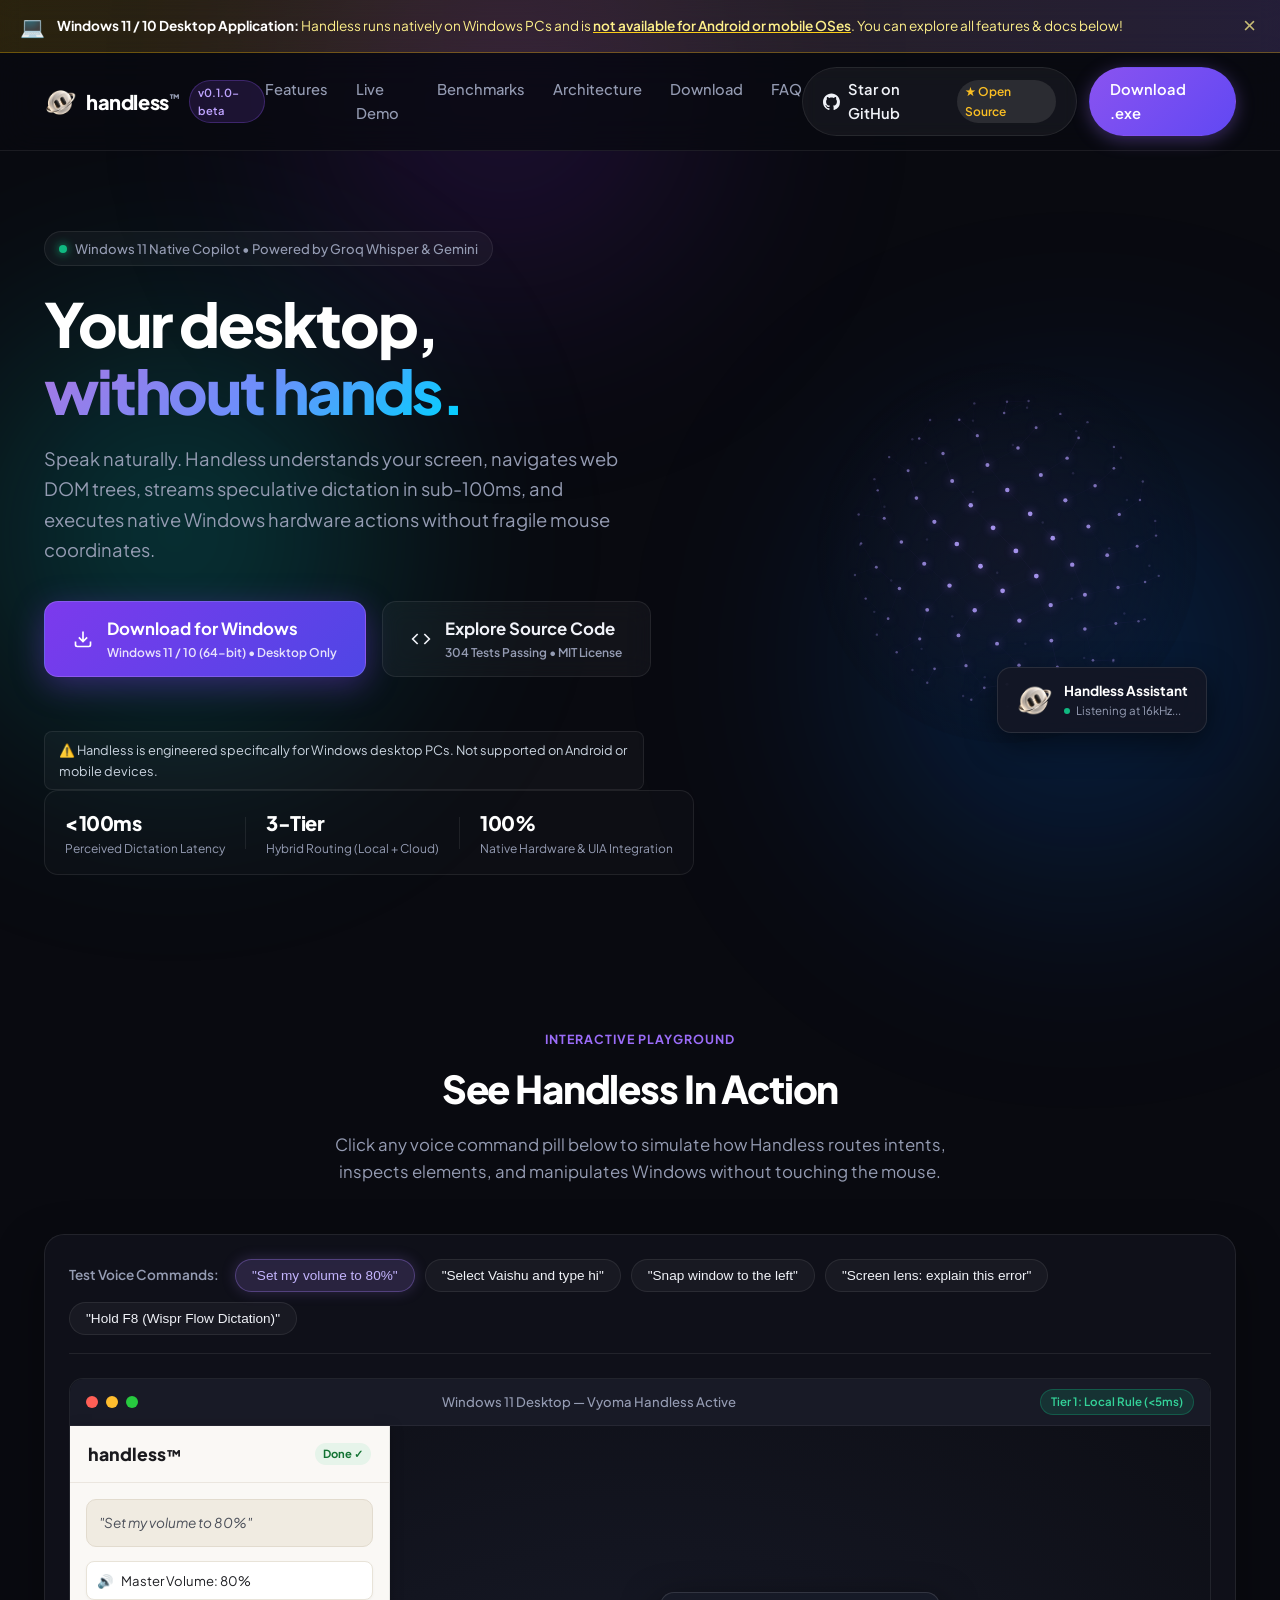
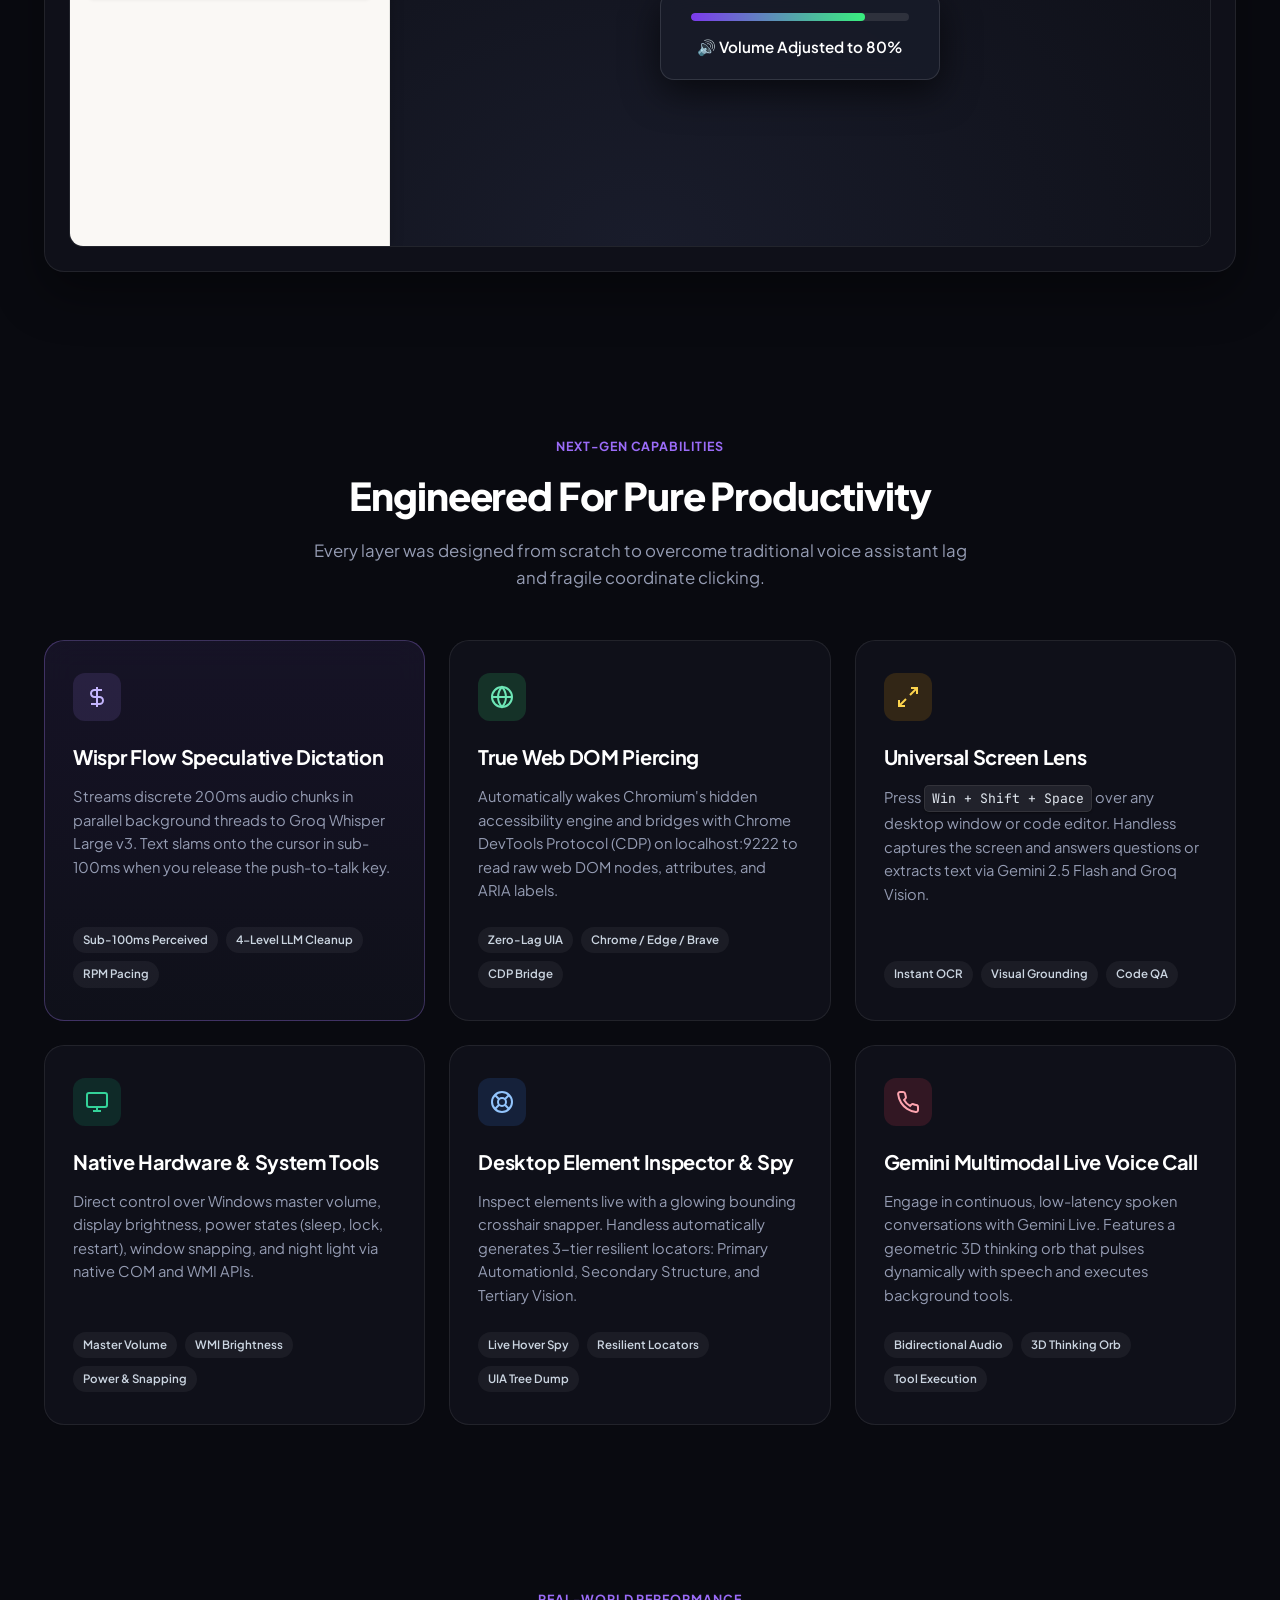
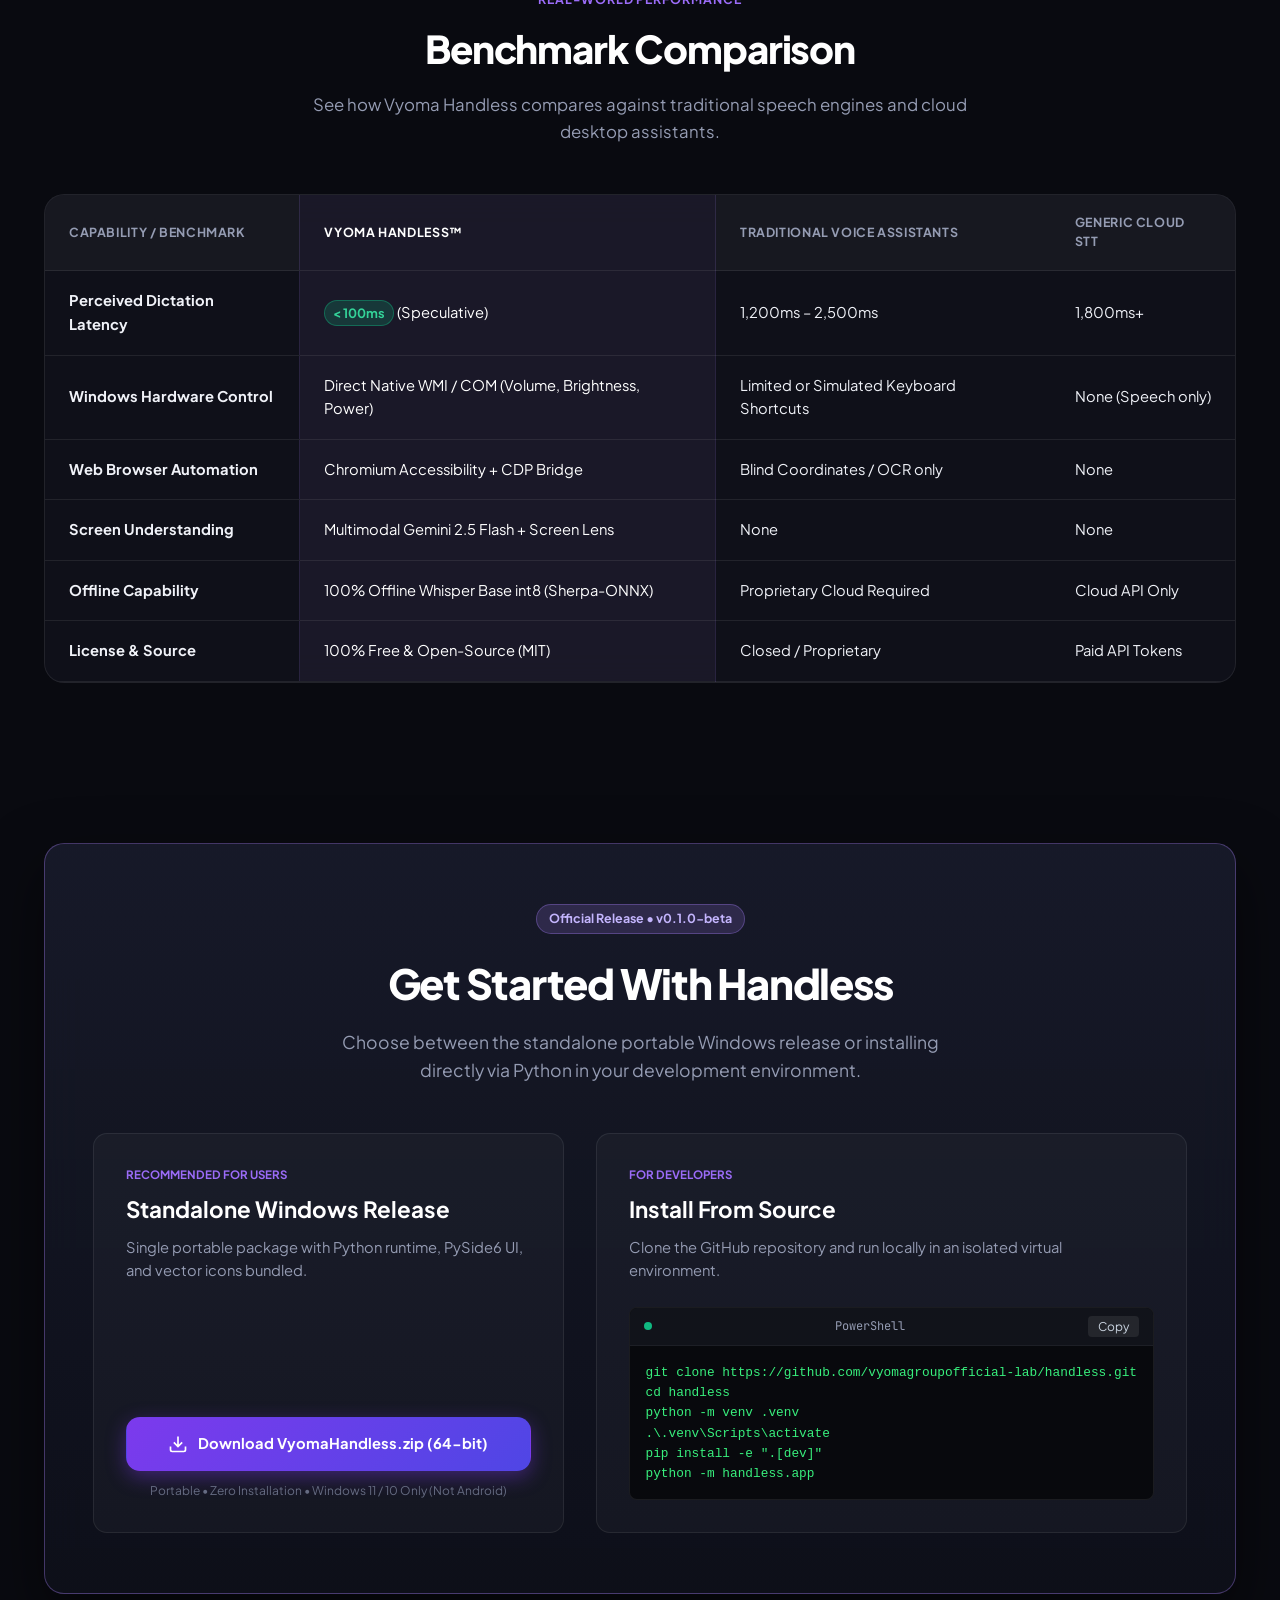
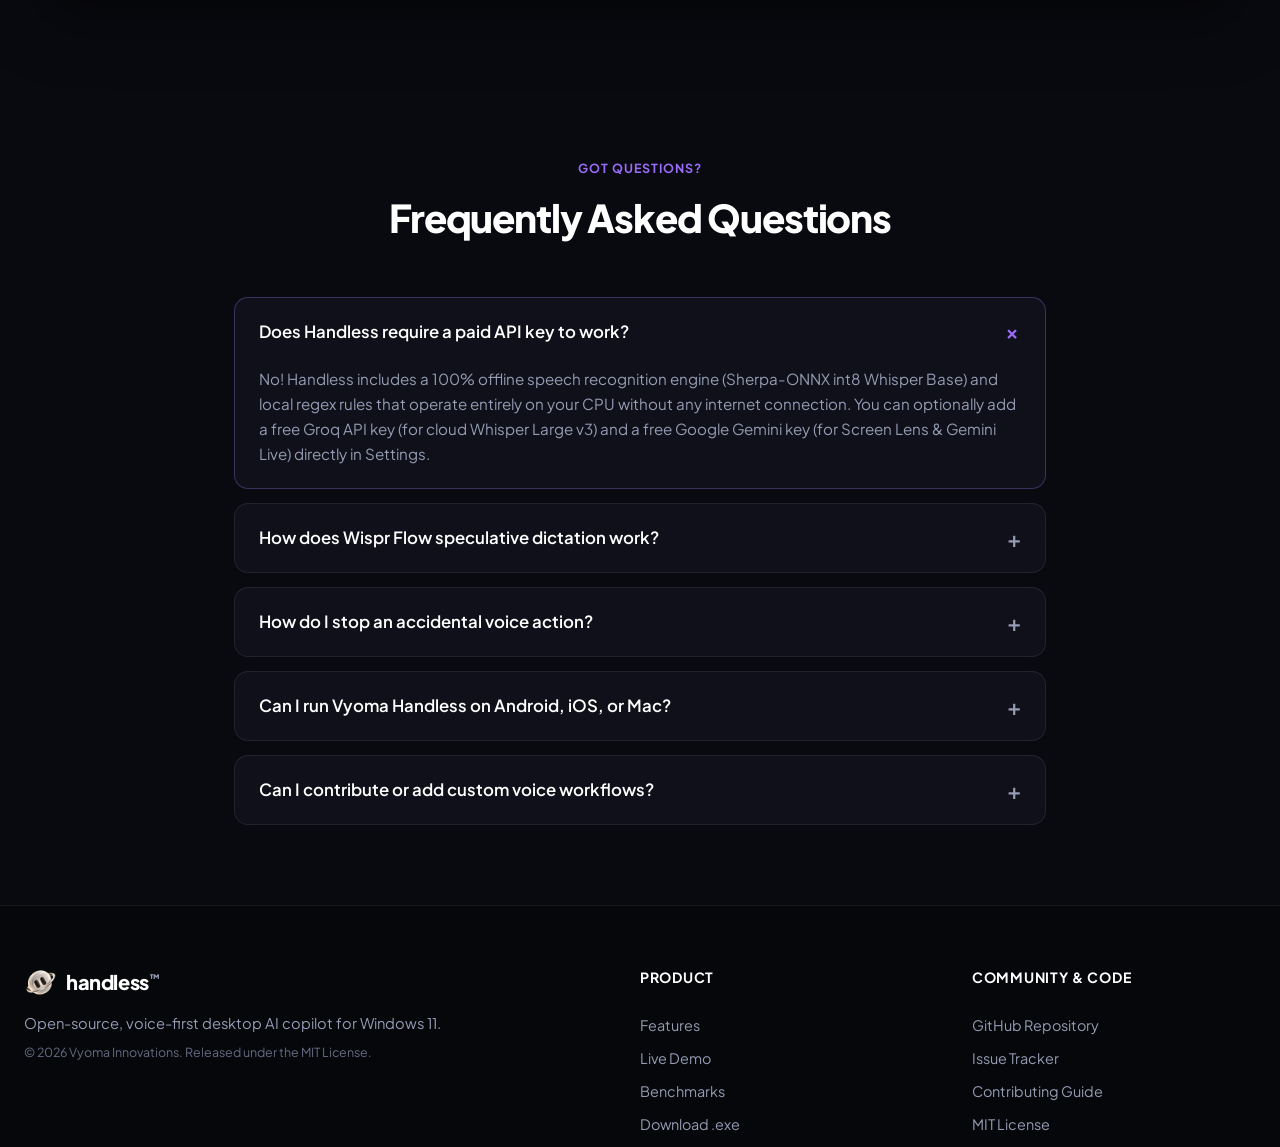
==== website/index.html @ 0715c9f4 "feat: launch website, mobile-friendly experience, CI/CD, and release tooling" ====
<!DOCTYPE html>
<html lang="en">
<head>
  <meta charset="UTF-8">
  <meta name="viewport" content="width=device-width, initial-scale=1.0">
  <title>Vyoma Handless™ — Your Desktop, Without Hands</title>
  <meta name="description" content="Modern voice-first AI copilot for Windows 11. Speculative streaming dictation with sub-100ms latency, real-time screen vision, true web DOM piercing, and native hardware automation.">
  <meta name="keywords" content="voice assistant, desktop automation, windows 11, whisper large v3, gemini flash, speculative dictation, screen lens, hands-free, open source">
  
  <!-- OpenGraph / Social Metadata -->
  <meta property="og:type" content="website">
  <meta property="og:url" content="https://github.com/vyomagroupofficial-lab/handless">
  <meta property="og:title" content="Vyoma Handless™ — Your Desktop, Without Hands">
  <meta property="og:description" content="Modern voice-first AI copilot for Windows 11 with speculative streaming dictation, screen vision, and native hardware automation.">
  <meta property="og:image" content="assets/logo.png">

  <!-- Fonts & Icons -->
  <link rel="preconnect" href="https://fonts.googleapis.com">
  <link rel="preconnect" href="https://fonts.gstatic.com" crossorigin>
  <link href="https://fonts.googleapis.com/css2?family=Plus+Jakarta+Sans:wght@300;400;500;600;700;800&family=JetBrains+Mono:wght@400;500;600&display=swap" rel="stylesheet">
  <link rel="stylesheet" href="style.css">
  <link rel="icon" type="image/png" href="assets/logo.png">
</head>
<body>

  <!-- Mobile / Android Device Banner Notice -->
  <div class="mobile-device-banner" id="mobileDeviceBanner">
    <div class="mobile-banner-content">
      <span class="banner-icon">💻</span>
      <div class="banner-text">
        <strong>Windows 11 / 10 Desktop Application:</strong> Handless runs natively on Windows PCs and is <u>not available for Android or mobile OSes</u>. You can explore all features & docs below!
      </div>
      <button class="banner-close" id="bannerClose" aria-label="Dismiss">&times;</button>
    </div>
  </div>

  <!-- Background Ambient Glow Orbs -->
  <div class="ambient-glow glow-1"></div>
  <div class="ambient-glow glow-2"></div>
  <div class="ambient-glow glow-3"></div>

  <!-- Navigation Bar -->
  <header class="navbar">
    <div class="nav-container">
      <a href="#" class="brand">
        <img src="assets/logo.png" alt="Vyoma Handless Logo" class="brand-logo">
        <span class="brand-name">handless<span class="brand-trademark">™</span></span>
        <span class="badge-tag">v0.1.0-beta</span>
      </a>

      <nav class="nav-links">
        <a href="#features">Features</a>
        <a href="#demo">Live Demo</a>
        <a href="#benchmarks">Benchmarks</a>
        <a href="#architecture">Architecture</a>
        <a href="#download">Download</a>
        <a href="#faq">FAQ</a>
      </nav>

      <div class="nav-actions">
        <a href="https://github.com/vyomagroupofficial-lab/handless" target="_blank" class="btn btn-github">
          <svg class="github-icon" viewBox="0 0 24 24" width="18" height="18" fill="currentColor">
            <path d="M12 0C5.37 0 0 5.37 0 12c0 5.31 3.435 9.795 8.205 11.385.6.105.825-.255.825-.57 0-.285-.015-1.23-.015-2.235-3.015.555-3.795-.735-4.035-1.41-.135-.345-.72-1.41-1.23-1.695-.42-.225-1.02-.78-.015-.795.945-.015 1.62.87 1.845 1.23 1.08 1.815 2.805 1.305 3.495.99.105-.78.42-1.305.765-1.605-2.67-.3-5.46-1.335-5.46-5.925 0-1.305.465-2.385 1.23-3.225-.12-.3-.54-1.53.12-3.18 0 0 1.005-.315 3.3 1.23.96-.27 1.98-.405 3-.405s2.04.135 3 .405c2.295-1.56 3.3-1.23 3.3-1.23.66 1.65.24 2.88.12 3.18.765.84 1.23 1.905 1.23 3.225 0 4.605-2.805 5.625-5.475 5.925.435.375.81 1.095.81 2.22 0 1.605-.015 2.895-.015 3.3 0 .315.225.69.825.57A12.02 12.02 0 0024 12c0-6.63-5.37-12-12-12z"/>
          </svg>
          <span>Star on GitHub</span>
          <span class="star-badge">★ Open Source</span>
        </a>
        <a href="#download" class="btn btn-primary download-trigger">Download .exe</a>
        <button class="mobile-toggle-btn" id="mobileToggleBtn" aria-label="Open Navigation">
          <span class="bar"></span>
          <span class="bar"></span>
          <span class="bar"></span>
        </button>
      </div>
    </div>

    <!-- Mobile Drawer Menu -->
    <div class="mobile-nav-drawer" id="mobileNavDrawer">
      <div class="mobile-drawer-links">
        <a href="#features" class="drawer-link">Features</a>
        <a href="#demo" class="drawer-link">Live Demo</a>
        <a href="#benchmarks" class="drawer-link">Benchmarks</a>
        <a href="#download" class="drawer-link">Download (Windows PC)</a>
        <a href="#faq" class="drawer-link">FAQ</a>
        <div class="drawer-platform-tag">
          <span class="tag-dot"></span> Compatible only with Windows 11 / 10
        </div>
        <a href="https://github.com/vyomagroupofficial-lab/handless" target="_blank" class="btn btn-github w-full">
          <span>GitHub Repository</span>
        </a>
      </div>
    </div>
  </header>

  <!-- Hero Section -->
  <section class="hero-section">
    <div class="hero-content">
      <div class="hero-badge">
        <span class="pulse-dot"></span>
        <span>Windows 11 Native Copilot • Powered by Groq Whisper & Gemini</span>
      </div>

      <h1 class="hero-title">
        Your desktop,<br>
        <span class="gradient-text">without hands.</span>
      </h1>

      <p class="hero-subtitle">
        Speak naturally. Handless understands your screen, navigates web DOM trees, streams speculative dictation in sub-100ms, and executes native Windows hardware actions without fragile mouse coordinates.
      </p>

      <div class="hero-cta">
        <a href="#download" class="btn btn-hero-download download-trigger">
          <svg class="btn-icon" viewBox="0 0 24 24" width="20" height="20" fill="none" stroke="currentColor" stroke-width="2">
            <path d="M21 15v4a2 2 0 0 1-2 2H5a2 2 0 0 1-2-2v-4M7 10l5 5 5-5M12 15V3"/>
          </svg>
          <div>
            <span class="cta-title">Download for Windows</span>
            <span class="cta-sub">Windows 11 / 10 (64-bit) • Desktop Only</span>
          </div>
        </a>
        <a href="https://github.com/vyomagroupofficial-lab/handless" target="_blank" class="btn btn-hero-source">
          <svg class="btn-icon" viewBox="0 0 24 24" width="20" height="20" fill="none" stroke="currentColor" stroke-width="2">
            <polyline points="16 18 22 12 16 6"/>
            <polyline points="8 6 2 12 8 18"/>
          </svg>
          <div>
            <span class="cta-title">Explore Source Code</span>
            <span class="cta-sub">304 Tests Passing • MIT License</span>
          </div>
        </a>
      </div>
      <div class="hero-platform-disclaimer">
        <span>⚠️ Handless is engineered specifically for Windows desktop PCs. Not supported on Android or mobile devices.</span>
      </div>

      <!-- Quick Stats Pills -->
      <div class="hero-metrics">
        <div class="metric-pill">
          <span class="metric-val">&lt;100ms</span>
          <span class="metric-label">Perceived Dictation Latency</span>
        </div>
        <div class="metric-divider"></div>
        <div class="metric-pill">
          <span class="metric-val">3-Tier</span>
          <span class="metric-label">Hybrid Routing (Local + Cloud)</span>
        </div>
        <div class="metric-divider"></div>
        <div class="metric-pill">
          <span class="metric-val">100%</span>
          <span class="metric-label">Native Hardware & UIA Integration</span>
        </div>
      </div>
    </div>

    <!-- Interactive Canvas Visualizer -->
    <div class="hero-visual">
      <div class="orb-container">
        <canvas id="orbCanvas" width="380" height="380"></canvas>
        <div class="floating-bot-card">
          <img src="assets/logo.png" alt="Handless Bot" class="bot-avatar">
          <div class="bot-info">
            <span class="bot-name">Handless Assistant</span>
            <span class="bot-status"><span class="status-live"></span> Listening at 16kHz...</span>
          </div>
        </div>
      </div>
    </div>
  </section>

  <!-- Interactive Live Simulator Section -->
  <section id="demo" class="demo-section">
    <div class="section-header">
      <span class="section-tag">Interactive Playground</span>
      <h2 class="section-title">See Handless In Action</h2>
      <p class="section-desc">Click any voice command pill below to simulate how Handless routes intents, inspects elements, and manipulates Windows without touching the mouse.</p>
    </div>

    <div class="simulator-wrapper">
      <div class="simulator-controls">
        <span class="controls-label">Test Voice Commands:</span>
        <button class="cmd-pill active" data-cmd="set_volume">"Set my volume to 80%"</button>
        <button class="cmd-pill" data-cmd="whatsapp_msg">"Select Vaishu and type hi"</button>
        <button class="cmd-pill" data-cmd="snap_left">"Snap window to the left"</button>
        <button class="cmd-pill" data-cmd="screen_lens">"Screen lens: explain this error"</button>
        <button class="cmd-pill" data-cmd="spec_dictation">"Hold F8 (Wispr Flow Dictation)"</button>
      </div>

      <div class="simulator-viewport">
        <!-- Simulated Windows 11 Titlebar -->
        <div class="sim-titlebar">
          <div class="win-controls">
            <span class="win-btn close"></span>
            <span class="win-btn min"></span>
            <span class="win-btn max"></span>
          </div>
          <div class="win-title" id="simTitle">Windows 11 Desktop — Vyoma Handless Active</div>
          <div class="sim-status-badge" id="simTierBadge">Tier 1: Local Rule (&lt;5ms)</div>
        </div>

        <!-- Simulated Screen Content -->
        <div class="sim-content" id="simContent">
          <div class="sim-desktop-bg">
            <!-- Simulated Handless Sidebar -->
            <div class="sim-sidebar" id="simSidebar">
              <div class="sim-sidebar-header">
                <span class="sim-brand">handless<small>™</small></span>
                <span class="sim-chip" id="simActionState">Done ✓</span>
              </div>
              <div class="sim-sidebar-body">
                <div class="sim-prompt-box">
                  <div class="sim-transcript-text" id="simTranscript">"Set my volume to 80%"</div>
                </div>
                <div class="sim-action-log" id="simActionLog">
                  <div class="log-entry">
                    <span class="log-icon">🔊</span>
                    <span class="log-text">Master Volume: 80%</span>
                  </div>
                </div>
              </div>
            </div>

            <!-- Simulated Desktop Canvas Preview -->
            <div class="sim-stage" id="simStage">
              <div class="stage-placeholder" id="stagePlaceholder">
                <div class="hud-box" id="hudBox">
                  <div class="hud-slider-track">
                    <div class="hud-slider-fill" id="hudSliderFill" style="width: 80%;"></div>
                  </div>
                  <span class="hud-label" id="hudLabel">🔊 Volume Adjusted to 80%</span>
                </div>
              </div>
            </div>
          </div>
        </div>
      </div>
    </div>
  </section>

  <!-- Feature Grid Section -->
  <section id="features" class="features-section">
    <div class="section-header">
      <span class="section-tag">Next-Gen Capabilities</span>
      <h2 class="section-title">Engineered For Pure Productivity</h2>
      <p class="section-desc">Every layer was designed from scratch to overcome traditional voice assistant lag and fragile coordinate clicking.</p>
    </div>

    <div class="features-grid">
      <!-- Card 1 -->
      <div class="feature-card highlight-card">
        <div class="feature-icon-wrapper purple">
          <svg viewBox="0 0 24 24" width="24" height="24" fill="none" stroke="currentColor" stroke-width="2">
            <path d="M12 2v20M17 5H9.5a3.5 3.5 0 0 0 0 7h5a3.5 3.5 0 0 1 0 7H6"/>
          </svg>
        </div>
        <h3 class="feature-title">Wispr Flow Speculative Dictation</h3>
        <p class="feature-desc">Streams discrete 200ms audio chunks in parallel background threads to Groq Whisper Large v3. Text slams onto the cursor in sub-100ms when you release the push-to-talk key.</p>
        <div class="feature-pills">
          <span>Sub-100ms Perceived</span>
          <span>4-Level LLM Cleanup</span>
          <span>RPM Pacing</span>
        </div>
      </div>

      <!-- Card 2 -->
      <div class="feature-card">
        <div class="feature-icon-wrapper cyan">
          <svg viewBox="0 0 24 24" width="24" height="24" fill="none" stroke="currentColor" stroke-width="2">
            <circle cx="12" cy="12" r="10"/>
            <line x1="2" y1="12" x2="22" y2="12"/>
            <path d="M12 2a15.3 15.3 0 0 1 4 10 15.3 15.3 0 0 1-4 10 15.3 15.3 0 0 1-4-10 15.3 15.3 0 0 1 4-10z"/>
          </svg>
        </div>
        <h3 class="feature-title">True Web DOM Piercing</h3>
        <p class="feature-desc">Automatically wakes Chromium's hidden accessibility engine and bridges with Chrome DevTools Protocol (CDP) on localhost:9222 to read raw web DOM nodes, attributes, and ARIA labels.</p>
        <div class="feature-pills">
          <span>Zero-Lag UIA</span>
          <span>Chrome / Edge / Brave</span>
          <span>CDP Bridge</span>
        </div>
      </div>

      <!-- Card 3 -->
      <div class="feature-card">
        <div class="feature-icon-wrapper amber">
          <svg viewBox="0 0 24 24" width="24" height="24" fill="none" stroke="currentColor" stroke-width="2">
            <path d="M15 3h6v6M9 21H3v-6M21 3l-7 7M3 21l7-7"/>
          </svg>
        </div>
        <h3 class="feature-title">Universal Screen Lens</h3>
        <p class="feature-desc">Press <kbd>Win + Shift + Space</kbd> over any desktop window or code editor. Handless captures the screen and answers questions or extracts text via Gemini 2.5 Flash and Groq Vision.</p>
        <div class="feature-pills">
          <span>Instant OCR</span>
          <span>Visual Grounding</span>
          <span>Code QA</span>
        </div>
      </div>

      <!-- Card 4 -->
      <div class="feature-card">
        <div class="feature-icon-wrapper emerald">
          <svg viewBox="0 0 24 24" width="24" height="24" fill="none" stroke="currentColor" stroke-width="2">
            <rect x="2" y="3" width="20" height="14" rx="2" ry="2"/>
            <line x1="8" y1="21" x2="16" y2="21"/>
            <line x1="12" y1="17" x2="12" y2="21"/>
          </svg>
        </div>
        <h3 class="feature-title">Native Hardware & System Tools</h3>
        <p class="feature-desc">Direct control over Windows master volume, display brightness, power states (sleep, lock, restart), window snapping, and night light via native COM and WMI APIs.</p>
        <div class="feature-pills">
          <span>Master Volume</span>
          <span>WMI Brightness</span>
          <span>Power & Snapping</span>
        </div>
      </div>

      <!-- Card 5 -->
      <div class="feature-card">
        <div class="feature-icon-wrapper blue">
          <svg viewBox="0 0 24 24" width="24" height="24" fill="none" stroke="currentColor" stroke-width="2">
            <circle cx="12" cy="12" r="10"/>
            <circle cx="12" cy="12" r="4"/>
            <line x1="4.93" y1="4.93" x2="9.17" y2="9.17"/>
            <line x1="14.83" y1="14.83" x2="19.07" y2="19.07"/>
            <line x1="14.83" y1="9.17" x2="19.07" y2="4.93"/>
            <line x1="4.93" y1="19.07" x2="9.17" y2="14.83"/>
          </svg>
        </div>
        <h3 class="feature-title">Desktop Element Inspector & Spy</h3>
        <p class="feature-desc">Inspect elements live with a glowing bounding crosshair snapper. Handless automatically generates 3-tier resilient locators: Primary AutomationId, Secondary Structure, and Tertiary Vision.</p>
        <div class="feature-pills">
          <span>Live Hover Spy</span>
          <span>Resilient Locators</span>
          <span>UIA Tree Dump</span>
        </div>
      </div>

      <!-- Card 6 -->
      <div class="feature-card">
        <div class="feature-icon-wrapper rose">
          <svg viewBox="0 0 24 24" width="24" height="24" fill="none" stroke="currentColor" stroke-width="2">
            <path d="M22 16.92v3a2 2 0 0 1-2.18 2 19.79 19.79 0 0 1-8.63-3.07 19.5 19.5 0 0 1-6-6 19.79 19.79 0 0 1-3.07-8.67A2 2 0 0 1 4.11 2h3a2 2 0 0 1 2 1.72 12.84 12.84 0 0 0 .7 2.81 2 2 0 0 1-.45 2.11L8.09 9.91a16 16 0 0 0 6 6l1.27-1.27a2 2 0 0 1 2.11-.45 12.84 12.84 0 0 0 2.81.7A2 2 0 0 1 22 16.92z"/>
          </svg>
        </div>
        <h3 class="feature-title">Gemini Multimodal Live Voice Call</h3>
        <p class="feature-desc">Engage in continuous, low-latency spoken conversations with Gemini Live. Features a geometric 3D thinking orb that pulses dynamically with speech and executes background tools.</p>
        <div class="feature-pills">
          <span>Bidirectional Audio</span>
          <span>3D Thinking Orb</span>
          <span>Tool Execution</span>
        </div>
      </div>
    </div>
  </section>

  <!-- Benchmarks Section -->
  <section id="benchmarks" class="benchmarks-section">
    <div class="section-header">
      <span class="section-tag">Real-World Performance</span>
      <h2 class="section-title">Benchmark Comparison</h2>
      <p class="section-desc">See how Vyoma Handless compares against traditional speech engines and cloud desktop assistants.</p>
    </div>

    <div class="table-container">
      <table class="benchmark-table">
        <thead>
          <tr>
            <th>Capability / Benchmark</th>
            <th class="highlight-col">Vyoma Handless™</th>
            <th>Traditional Voice Assistants</th>
            <th>Generic Cloud STT</th>
          </tr>
        </thead>
        <tbody>
          <tr>
            <td><strong>Perceived Dictation Latency</strong></td>
            <td class="highlight-col"><span class="badge-fast">&lt; 100ms</span> (Speculative)</td>
            <td>1,200ms – 2,500ms</td>
            <td>1,800ms+</td>
          </tr>
          <tr>
            <td><strong>Windows Hardware Control</strong></td>
            <td class="highlight-col">Direct Native WMI / COM (Volume, Brightness, Power)</td>
            <td>Limited or Simulated Keyboard Shortcuts</td>
            <td>None (Speech only)</td>
          </tr>
          <tr>
            <td><strong>Web Browser Automation</strong></td>
            <td class="highlight-col">Chromium Accessibility + CDP Bridge</td>
            <td>Blind Coordinates / OCR only</td>
            <td>None</td>
          </tr>
          <tr>
            <td><strong>Screen Understanding</strong></td>
            <td class="highlight-col">Multimodal Gemini 2.5 Flash + Screen Lens</td>
            <td>None</td>
            <td>None</td>
          </tr>
          <tr>
            <td><strong>Offline Capability</strong></td>
            <td class="highlight-col">100% Offline Whisper Base int8 (Sherpa-ONNX)</td>
            <td>Proprietary Cloud Required</td>
            <td>Cloud API Only</td>
          </tr>
          <tr>
            <td><strong>License & Source</strong></td>
            <td class="highlight-col">100% Free & Open-Source (MIT)</td>
            <td>Closed / Proprietary</td>
            <td>Paid API Tokens</td>
          </tr>
        </tbody>
      </table>
    </div>
  </section>

  <!-- Download & Quickstart Section -->
  <section id="download" class="download-section">
    <div class="download-card">
      <div class="download-badge">Official Release • v0.1.0-beta</div>
      <h2 class="download-title">Get Started With Handless</h2>
      <p class="download-desc">Choose between the standalone portable Windows release or installing directly via Python in your development environment.</p>

      <div class="download-options">
        <div class="option-box">
          <div class="option-header">
            <span class="option-tag">Recommended for Users</span>
            <h3>Standalone Windows Release</h3>
            <p>Single portable package with Python runtime, PySide6 UI, and vector icons bundled.</p>
          </div>
          <div class="option-action">
            <a href="https://github.com/vyomagroupofficial-lab/handless/releases" target="_blank" class="btn btn-download-primary download-trigger">
              <svg viewBox="0 0 24 24" width="20" height="20" fill="none" stroke="currentColor" stroke-width="2">
                <path d="M21 15v4a2 2 0 0 1-2 2H5a2 2 0 0 1-2-2v-4M7 10l5 5 5-5M12 15V3"/>
              </svg>
              <span>Download VyomaHandless.zip (64-bit)</span>
            </a>
            <span class="file-meta">Portable • Zero Installation • Windows 11 / 10 Only (Not Android)</span>
          </div>
        </div>

        <div class="option-box">
          <div class="option-header">
            <span class="option-tag">For Developers</span>
            <h3>Install From Source</h3>
            <p>Clone the GitHub repository and run locally in an isolated virtual environment.</p>
          </div>
          <div class="code-terminal">
            <div class="code-header">
              <span class="term-dot"></span>
              <span class="term-title">PowerShell</span>
              <button class="btn-copy" onclick="copyCode()">Copy</button>
            </div>
            <pre><code id="installCode">git clone https://github.com/vyomagroupofficial-lab/handless.git
cd handless
python -m venv .venv
.\.venv\Scripts\activate
pip install -e ".[dev]"
python -m handless.app</code></pre>
          </div>
        </div>
      </div>
    </div>
  </section>

  <!-- FAQ Section -->
  <section id="faq" class="faq-section">
    <div class="section-header">
      <span class="section-tag">Got Questions?</span>
      <h2 class="section-title">Frequently Asked Questions</h2>
    </div>

    <div class="faq-list">
      <div class="faq-item active">
        <button class="faq-question">
          <span>Does Handless require a paid API key to work?</span>
          <span class="faq-icon">+</span>
        </button>
        <div class="faq-answer">
          <p>No! Handless includes a 100% offline speech recognition engine (Sherpa-ONNX int8 Whisper Base) and local regex rules that operate entirely on your CPU without any internet connection. You can optionally add a free Groq API key (for cloud Whisper Large v3) and a free Google Gemini key (for Screen Lens & Gemini Live) directly in Settings.</p>
        </div>
      </div>

      <div class="faq-item">
        <button class="faq-question">
          <span>How does Wispr Flow speculative dictation work?</span>
          <span class="faq-icon">+</span>
        </button>
        <div class="faq-answer">
          <p>While you hold <kbd>F8</kbd>, Handless buffers your live microphone stream into small 200ms audio frames. As soon as you finish a phrase, it pre-transcribes the audio in parallel background threads. When you release <kbd>F8</kbd>, the text is already transcribed, resulting in instantaneous sub-100ms text typing into your active application.</p>
        </div>
      </div>

      <div class="faq-item">
        <button class="faq-question">
          <span>How do I stop an accidental voice action?</span>
          <span class="faq-icon">+</span>
        </button>
        <div class="faq-answer">
          <p>Handless has a hardware-level Emergency Stop built-in. Press <kbd>Ctrl + Shift + Q</kbd> (or tap <kbd>Escape</kbd> twice) at any time to instantly kill all in-flight mouse, keyboard, and window automation tasks.</p>
        </div>
      </div>

      <div class="faq-item">
        <button class="faq-question">
          <span>Can I run Vyoma Handless on Android, iOS, or Mac?</span>
          <span class="faq-icon">+</span>
        </button>
        <div class="faq-answer">
          <p><strong>Handless is currently exclusive to Windows 11 and Windows 10 (64-bit).</strong> It deeply hooks into native Windows OS subsystems including Windows UIAutomation (UIA COM), Core Audio Endpoint APIs, WMI display brightness controls, and Win32 window management hooks. Because these low-level APIs do not exist on Android or iOS, Handless cannot run on mobile devices. You can read all documentation and watch demos here on your phone, then download Handless on your Windows PC!</p>
        </div>
      </div>

      <div class="faq-item">
        <button class="faq-question">
          <span>Can I contribute or add custom voice workflows?</span>
          <span class="faq-icon">+</span>
        </button>
        <div class="faq-answer">
          <p>Yes! Handless includes a Macro Recorder (`"start macro recording"`) to record your own keystrokes and clicks into voice macros. Developers can also easily add new patterns to `LocalRuleParser` or build native Python plugins.</p>
        </div>
      </div>
    </div>
  </section>

  <!-- Mobile Download Info Modal -->
  <div class="modal-backdrop" id="mobileModal">
    <div class="modal-card">
      <div class="modal-header">
        <span class="modal-badge">⚠️ Windows PC Only</span>
        <button class="modal-close" id="modalClose" aria-label="Close modal">&times;</button>
      </div>
      <h3 class="modal-title">Not Compatible With Android</h3>
      <p class="modal-desc">
        Vyoma Handless is a native 64-bit Windows software package (.exe) designed for Windows 11 / 10 PCs. It cannot run or install on Android phones or tablets.
      </p>
      <div class="modal-tip">
        💡 <strong>Tip:</strong> Copy the download link to send to your PC via WhatsApp/Email, or star our GitHub repo so you can find it later on your desktop.
      </div>
      <div class="modal-actions">
        <button class="btn btn-primary w-full" id="btnCopyDesktopLink">📋 Copy PC Download Link</button>
        <a href="https://github.com/vyomagroupofficial-lab/handless" target="_blank" class="btn btn-github w-full">⭐ Star On GitHub</a>
      </div>
      <div class="modal-footer-link">
        <a href="https://github.com/vyomagroupofficial-lab/handless/releases" target="_blank">Download file anyway (to transfer to PC)</a>
      </div>
    </div>
  </div>

  <!-- Footer -->
  <footer class="footer">
    <div class="footer-container">
      <div class="footer-brand">
        <div class="brand">
          <img src="assets/logo.png" alt="Vyoma Handless" class="brand-logo">
          <span class="brand-name">handless<span class="brand-trademark">™</span></span>
        </div>
        <p class="footer-tagline">Open-source, voice-first desktop AI copilot for Windows 11.</p>
        <p class="footer-copy">© 2026 Vyoma Innovations. Released under the MIT License.</p>
      </div>

      <div class="footer-links-col">
        <h4>Product</h4>
        <a href="#features">Features</a>
        <a href="#demo">Live Demo</a>
        <a href="#benchmarks">Benchmarks</a>
        <a href="#download">Download .exe</a>
      </div>

      <div class="footer-links-col">
        <h4>Community & Code</h4>
        <a href="https://github.com/vyomagroupofficial-lab/handless" target="_blank">GitHub Repository</a>
        <a href="https://github.com/vyomagroupofficial-lab/handless/issues" target="_blank">Issue Tracker</a>
        <a href="https://github.com/vyomagroupofficial-lab/handless/blob/main/CONTRIBUTING.md" target="_blank">Contributing Guide</a>
        <a href="https://github.com/vyomagroupofficial-lab/handless/blob/main/LICENSE" target="_blank">MIT License</a>
      </div>
    </div>
  </footer>

  <script src="app.js"></script>
</body>
</html>
---- website/style.css ----
/* ============================================================
   Vyoma Handless™ — Official Landing Page Stylesheet
   Modern Glassmorphic Dark UI | Plus Jakarta Sans
   ============================================================ */

:root {
  --bg-dark: #090a10;
  --bg-card: rgba(18, 20, 30, 0.72);
  --bg-card-hover: rgba(26, 29, 44, 0.85);
  --bg-input: rgba(255, 255, 255, 0.04);
  --border-subtle: rgba(255, 255, 255, 0.08);
  --border-active: rgba(147, 112, 219, 0.4);
  
  --primary: #9b6cf8;
  --primary-glow: rgba(155, 108, 248, 0.35);
  --cyan: #38ef7d;
  --cyan-accent: #00d2ff;
  --accent-gradient: linear-gradient(135deg, #a777e3 0%, #6e8efb 50%, #00d2ff 100%);
  --cream-accent: #f8f6f0;

  --text-main: #f0f2f8;
  --text-muted: #959cb3;
  --text-dim: #656b82;

  --font-sans: 'Plus Jakarta Sans', -apple-system, BlinkMacSystemFont, "Segoe UI", Roboto, sans-serif;
  --font-mono: 'JetBrains Mono', monospace;

  --radius-sm: 8px;
  --radius-md: 14px;
  --radius-lg: 20px;
  --radius-full: 9999px;

  --transition-fast: 0.2s cubic-bezier(0.16, 1, 0.3, 1);
  --transition-smooth: 0.35s cubic-bezier(0.16, 1, 0.3, 1);
}

*, *::before, *::after {
  box-sizing: border-box;
  margin: 0;
  padding: 0;
}

html {
  scroll-behavior: smooth;
  color-scheme: dark;
}

body {
  background-color: var(--bg-dark);
  color: var(--text-main);
  font-family: var(--font-sans);
  line-height: 1.6;
  overflow-x: hidden;
  position: relative;
  min-height: 100vh;
}

/* Background Ambient Glows */
.ambient-glow {
  position: fixed;
  border-radius: 50%;
  filter: blur(120px);
  pointer-events: none;
  z-index: 0;
  opacity: 0.35;
}

.glow-1 {
  top: -150px;
  left: 20%;
  width: 500px;
  height: 500px;
  background: radial-gradient(circle, #7928ca 0%, rgba(121, 40, 202, 0) 70%);
}

.glow-2 {
  top: 40%;
  right: -100px;
  width: 600px;
  height: 600px;
  background: radial-gradient(circle, #0070f3 0%, rgba(0, 112, 243, 0) 70%);
}

.glow-3 {
  bottom: 10%;
  left: -100px;
  width: 550px;
  height: 550px;
  background: radial-gradient(circle, #00dfd8 0%, rgba(0, 223, 216, 0) 70%);
}

/* Typography & Links */
a {
  color: inherit;
  text-decoration: none;
  transition: color var(--transition-fast);
}

kbd {
  display: inline-block;
  padding: 2px 7px;
  background: rgba(255, 255, 255, 0.08);
  border: 1px solid var(--border-subtle);
  border-radius: 5px;
  font-family: var(--font-mono);
  font-size: 0.82rem;
  color: #e2e8f0;
  box-shadow: 0 1px 2px rgba(0, 0, 0, 0.4);
}

.gradient-text {
  background: var(--accent-gradient);
  -webkit-background-clip: text;
  -webkit-text-fill-color: transparent;
  display: inline-block;
}

/* Buttons */
.btn {
  display: inline-flex;
  align-items: center;
  gap: 8px;
  padding: 10px 20px;
  border-radius: var(--radius-full);
  font-size: 0.92rem;
  font-weight: 600;
  cursor: pointer;
  border: 1px solid transparent;
  transition: all var(--transition-fast);
}

.btn-primary {
  background: linear-gradient(135deg, #8a53f0, #6148f3);
  color: #fff;
  box-shadow: 0 4px 18px var(--primary-glow);
}

.btn-primary:hover {
  transform: translateY(-2px);
  box-shadow: 0 6px 24px rgba(138, 83, 240, 0.55);
}

.btn-github {
  background: rgba(255, 255, 255, 0.05);
  border: 1px solid var(--border-subtle);
  color: var(--text-main);
  backdrop-filter: blur(8px);
}

.btn-github:hover {
  background: rgba(255, 255, 255, 0.1);
  border-color: rgba(255, 255, 255, 0.2);
  transform: translateY(-1px);
}

.star-badge {
  font-size: 0.75rem;
  padding: 2px 8px;
  background: rgba(255, 255, 255, 0.1);
  border-radius: var(--radius-full);
  color: #fbbf24;
}

/* Navbar */
.navbar {
  position: sticky;
  top: 0;
  z-index: 100;
  backdrop-filter: blur(18px);
  background: rgba(9, 10, 16, 0.75);
  border-bottom: 1px solid var(--border-subtle);
}

.nav-container {
  max-width: 1240px;
  margin: 0 auto;
  padding: 14px 24px;
  display: flex;
  align-items: center;
  justify-content: space-between;
}

.brand {
  display: flex;
  align-items: center;
  gap: 10px;
}

.brand-logo {
  width: 32px;
  height: 32px;
  border-radius: 8px;
  object-fit: contain;
}

.brand-name {
  font-weight: 800;
  font-size: 1.25rem;
  letter-spacing: -0.02em;
  color: #fff;
}

.brand-trademark {
  font-size: 0.65rem;
  color: var(--text-muted);
  vertical-align: super;
}

.badge-tag {
  font-size: 0.7rem;
  font-weight: 600;
  padding: 3px 8px;
  background: rgba(138, 83, 240, 0.15);
  border: 1px solid rgba(138, 83, 240, 0.3);
  color: #bfa4ff;
  border-radius: var(--radius-full);
}

.nav-links {
  display: flex;
  gap: 28px;
  font-size: 0.92rem;
  font-weight: 500;
  color: var(--text-muted);
}

.nav-links a:hover {
  color: #fff;
}

.nav-actions {
  display: flex;
  align-items: center;
  gap: 12px;
}

/* Hero Section */
.hero-section {
  max-width: 1240px;
  margin: 0 auto;
  padding: 80px 24px 70px;
  display: grid;
  grid-template-columns: 1.2fr 0.8fr;
  align-items: center;
  gap: 48px;
  position: relative;
  z-index: 1;
}

.hero-badge {
  display: inline-flex;
  align-items: center;
  gap: 8px;
  padding: 6px 14px;
  background: rgba(255, 255, 255, 0.04);
  border: 1px solid var(--border-subtle);
  border-radius: var(--radius-full);
  font-size: 0.82rem;
  font-weight: 500;
  color: var(--text-muted);
  margin-bottom: 24px;
}

.pulse-dot {
  width: 8px;
  height: 8px;
  background-color: #10b981;
  border-radius: 50%;
  box-shadow: 0 0 10px #10b981;
  animation: pulse 2s infinite;
}

@keyframes pulse {
  0% { transform: scale(0.95); box-shadow: 0 0 0 0 rgba(16, 185, 129, 0.7); }
  70% { transform: scale(1); box-shadow: 0 0 0 8px rgba(16, 185, 129, 0); }
  100% { transform: scale(0.95); box-shadow: 0 0 0 0 rgba(16, 185, 129, 0); }
}

.hero-title {
  font-size: 3.8rem;
  font-weight: 800;
  line-height: 1.1;
  letter-spacing: -0.035em;
  margin-bottom: 20px;
  color: #fff;
}

.hero-subtitle {
  font-size: 1.15rem;
  color: var(--text-muted);
  line-height: 1.65;
  margin-bottom: 36px;
  max-width: 580px;
}

.hero-cta {
  display: flex;
  flex-wrap: wrap;
  gap: 16px;
  margin-bottom: 40px;
}

.btn-hero-download {
  display: flex;
  align-items: center;
  gap: 14px;
  padding: 14px 28px;
  background: linear-gradient(135deg, #7c3aed, #4f46e5);
  color: #fff;
  border-radius: var(--radius-md);
  border: 1px solid rgba(255, 255, 255, 0.15);
  box-shadow: 0 8px 32px rgba(124, 58, 237, 0.38);
  transition: all var(--transition-fast);
}

.btn-hero-download:hover {
  transform: translateY(-2px);
  box-shadow: 0 12px 40px rgba(124, 58, 237, 0.55);
}

.btn-hero-download .cta-title {
  display: block;
  font-size: 1.05rem;
  font-weight: 700;
}

.btn-hero-download .cta-sub {
  display: block;
  font-size: 0.75rem;
  opacity: 0.85;
}

.btn-hero-source {
  display: flex;
  align-items: center;
  gap: 14px;
  padding: 14px 28px;
  background: rgba(255, 255, 255, 0.04);
  border: 1px solid var(--border-subtle);
  border-radius: var(--radius-md);
  color: var(--text-main);
  backdrop-filter: blur(12px);
  transition: all var(--transition-fast);
}

.btn-hero-source:hover {
  background: rgba(255, 255, 255, 0.08);
  border-color: rgba(255, 255, 255, 0.2);
  transform: translateY(-2px);
}

.btn-hero-source .cta-title {
  display: block;
  font-size: 1.05rem;
  font-weight: 700;
}

.btn-hero-source .cta-sub {
  display: block;
  font-size: 0.75rem;
  color: var(--text-muted);
}

/* Hero Metrics */
.hero-metrics {
  display: flex;
  align-items: center;
  gap: 20px;
  padding: 16px 20px;
  background: rgba(255, 255, 255, 0.02);
  border: 1px solid var(--border-subtle);
  border-radius: var(--radius-md);
  max-width: fit-content;
}

.metric-pill {
  display: flex;
  flex-direction: column;
}

.metric-val {
  font-size: 1.25rem;
  font-weight: 800;
  color: #fff;
  letter-spacing: -0.02em;
}

.metric-label {
  font-size: 0.75rem;
  color: var(--text-muted);
}

.metric-divider {
  width: 1px;
  height: 32px;
  background: var(--border-subtle);
}

/* Hero Visual Canvas & Orb */
.hero-visual {
  display: flex;
  justify-content: center;
  position: relative;
}

.orb-container {
  position: relative;
  width: 380px;
  height: 380px;
  display: flex;
  align-items: center;
  justify-content: center;
}

#orbCanvas {
  width: 100%;
  height: 100%;
  border-radius: 50%;
  background: radial-gradient(circle, rgba(20, 22, 38, 0.8) 0%, rgba(9, 10, 16, 0.1) 70%);
}

.floating-bot-card {
  position: absolute;
  bottom: 10px;
  right: -10px;
  display: flex;
  align-items: center;
  gap: 12px;
  padding: 12px 18px;
  background: rgba(20, 23, 36, 0.85);
  border: 1px solid rgba(255, 255, 255, 0.1);
  backdrop-filter: blur(16px);
  border-radius: var(--radius-md);
  box-shadow: 0 10px 30px rgba(0, 0, 0, 0.5);
  animation: floatCard 4s ease-in-out infinite alternate;
}

@keyframes floatCard {
  0% { transform: translateY(0px); }
  100% { transform: translateY(-8px); }
}

.bot-avatar {
  width: 36px;
  height: 36px;
  border-radius: 10px;
  object-fit: contain;
}

.bot-info {
  display: flex;
  flex-direction: column;
}

.bot-name {
  font-size: 0.85rem;
  font-weight: 700;
  color: #fff;
}

.bot-status {
  font-size: 0.72rem;
  color: var(--text-muted);
  display: flex;
  align-items: center;
  gap: 6px;
}

.status-live {
  width: 6px;
  height: 6px;
  background-color: #10b981;
  border-radius: 50%;
}

/* Sections Common Header */
.section-header {
  text-align: center;
  max-width: 680px;
  margin: 0 auto 48px;
}

.section-tag {
  display: inline-block;
  font-size: 0.78rem;
  font-weight: 700;
  text-transform: uppercase;
  letter-spacing: 0.08em;
  color: var(--primary);
  margin-bottom: 8px;
}

.section-title {
  font-size: 2.4rem;
  font-weight: 800;
  letter-spacing: -0.03em;
  margin-bottom: 12px;
  color: #fff;
}

.section-desc {
  font-size: 1.05rem;
  color: var(--text-muted);
}

/* Interactive Simulator Section */
.demo-section {
  max-width: 1240px;
  margin: 0 auto;
  padding: 80px 24px;
  position: relative;
  z-index: 1;
}

.simulator-wrapper {
  background: var(--bg-card);
  border: 1px solid var(--border-subtle);
  border-radius: var(--radius-lg);
  padding: 24px;
  backdrop-filter: blur(20px);
  box-shadow: 0 20px 50px rgba(0, 0, 0, 0.4);
}

.simulator-controls {
  display: flex;
  align-items: center;
  gap: 10px;
  flex-wrap: wrap;
  margin-bottom: 24px;
  padding-bottom: 18px;
  border-bottom: 1px solid var(--border-subtle);
}

.controls-label {
  font-size: 0.85rem;
  font-weight: 600;
  color: var(--text-muted);
  margin-right: 6px;
}

.cmd-pill {
  background: rgba(255, 255, 255, 0.04);
  border: 1px solid var(--border-subtle);
  color: var(--text-main);
  padding: 8px 16px;
  border-radius: var(--radius-full);
  font-size: 0.85rem;
  font-weight: 500;
  cursor: pointer;
  transition: all var(--transition-fast);
}

.cmd-pill:hover {
  background: rgba(255, 255, 255, 0.08);
  border-color: rgba(255, 255, 255, 0.2);
}

.cmd-pill.active {
  background: rgba(147, 112, 219, 0.2);
  border-color: var(--border-active);
  color: #c4b5fd;
  box-shadow: 0 0 14px rgba(147, 112, 219, 0.25);
}

/* Simulator Viewport (Simulated Windows 11 Desktop) */
.simulator-viewport {
  background: #0f111a;
  border-radius: var(--radius-md);
  border: 1px solid rgba(255, 255, 255, 0.08);
  overflow: hidden;
  box-shadow: inset 0 0 20px rgba(0, 0, 0, 0.6);
}

.sim-titlebar {
  display: flex;
  align-items: center;
  justify-content: space-between;
  padding: 10px 16px;
  background: #181a26;
  border-bottom: 1px solid rgba(255, 255, 255, 0.06);
}

.win-controls {
  display: flex;
  gap: 8px;
}

.win-btn {
  width: 12px;
  height: 12px;
  border-radius: 50%;
}

.win-btn.close { background-color: #ff5f56; }
.win-btn.min { background-color: #ffbd2e; }
.win-btn.max { background-color: #27c93f; }

.win-title {
  font-size: 0.82rem;
  color: var(--text-muted);
  font-weight: 500;
}

.sim-status-badge {
  font-size: 0.72rem;
  padding: 3px 10px;
  border-radius: var(--radius-full);
  background: rgba(16, 185, 129, 0.15);
  border: 1px solid rgba(16, 185, 129, 0.3);
  color: #34d399;
  font-weight: 600;
}

/* Simulator Screen Content */
.sim-content {
  min-height: 420px;
  background: radial-gradient(ellipse at bottom, #191c2b 0%, #0d0e15 100%);
  position: relative;
  display: flex;
}

.sim-desktop-bg {
  width: 100%;
  display: grid;
  grid-template-columns: 320px 1fr;
  min-height: 420px;
}

/* Sidebar replica in Simulator */
.sim-sidebar {
  background: #faf8f5;
  color: #1f2024;
  border-right: 1px solid rgba(0, 0, 0, 0.08);
  display: flex;
  flex-direction: column;
  box-shadow: 2px 0 12px rgba(0, 0, 0, 0.15);
}

.sim-sidebar-header {
  padding: 14px 18px;
  display: flex;
  align-items: center;
  justify-content: space-between;
  border-bottom: 1px solid #ebe6df;
}

.sim-brand {
  font-weight: 800;
  font-size: 1.1rem;
  color: #1a1a1e;
}

.sim-chip {
  font-size: 0.7rem;
  padding: 2px 8px;
  background: #e6f4ea;
  color: #137333;
  font-weight: 700;
  border-radius: 12px;
}

.sim-sidebar-body {
  padding: 16px;
  display: flex;
  flex-direction: column;
  gap: 14px;
}

.sim-prompt-box {
  background: #f0ebe1;
  border-radius: 10px;
  padding: 12px;
  border: 1px solid #e2dbce;
}

.sim-transcript-text {
  font-size: 0.85rem;
  font-style: italic;
  color: #4b4f59;
}

.sim-action-log {
  display: flex;
  flex-direction: column;
  gap: 8px;
}

.log-entry {
  display: flex;
  align-items: center;
  gap: 8px;
  font-size: 0.82rem;
  padding: 8px 10px;
  background: #fff;
  border-radius: 8px;
  border: 1px solid #e8e3d8;
  box-shadow: 0 1px 3px rgba(0, 0, 0, 0.04);
}

/* Simulator Stage */
.sim-stage {
  display: flex;
  align-items: center;
  justify-content: center;
  padding: 24px;
  position: relative;
}

.stage-placeholder {
  width: 100%;
  height: 100%;
  display: flex;
  align-items: center;
  justify-content: center;
}

.hud-box {
  background: rgba(24, 27, 40, 0.9);
  border: 1px solid rgba(255, 255, 255, 0.12);
  backdrop-filter: blur(14px);
  padding: 20px 30px;
  border-radius: var(--radius-md);
  display: flex;
  flex-direction: column;
  align-items: center;
  gap: 14px;
  box-shadow: 0 12px 36px rgba(0, 0, 0, 0.6);
  min-width: 280px;
  transition: all var(--transition-smooth);
}

.hud-slider-track {
  width: 100%;
  height: 8px;
  background: rgba(255, 255, 255, 0.1);
  border-radius: 4px;
  overflow: hidden;
}

.hud-slider-fill {
  height: 100%;
  background: linear-gradient(90deg, #7c3aed, #38ef7d);
  border-radius: 4px;
  transition: width 0.4s ease;
}

.hud-label {
  font-size: 0.95rem;
  font-weight: 600;
  color: #fff;
}

/* Feature Grid */
.features-section {
  max-width: 1240px;
  margin: 0 auto;
  padding: 80px 24px;
  position: relative;
  z-index: 1;
}

.features-grid {
  display: grid;
  grid-template-columns: repeat(3, 1fr);
  gap: 24px;
}

.feature-card {
  background: var(--bg-card);
  border: 1px solid var(--border-subtle);
  border-radius: var(--radius-lg);
  padding: 32px 28px;
  backdrop-filter: blur(16px);
  transition: all var(--transition-fast);
  display: flex;
  flex-direction: column;
}

.feature-card:hover {
  background: var(--bg-card-hover);
  border-color: rgba(255, 255, 255, 0.18);
  transform: translateY(-4px);
  box-shadow: 0 16px 36px rgba(0, 0, 0, 0.4);
}

.highlight-card {
  border-color: rgba(147, 112, 219, 0.35);
  background: linear-gradient(180deg, rgba(28, 23, 48, 0.7) 0%, rgba(18, 20, 30, 0.72) 100%);
}

.feature-icon-wrapper {
  width: 48px;
  height: 48px;
  border-radius: 12px;
  display: flex;
  align-items: center;
  justify-content: center;
  margin-bottom: 20px;
}

.feature-icon-wrapper.purple { background: rgba(147, 112, 219, 0.15); color: #c4b5fd; }
.feature-icon-wrapper.cyan { background: rgba(56, 239, 125, 0.15); color: #6ee7b7; }
.feature-icon-wrapper.amber { background: rgba(245, 158, 11, 0.15); color: #fcd34d; }
.feature-icon-wrapper.emerald { background: rgba(16, 185, 129, 0.15); color: #34d399; }
.feature-icon-wrapper.blue { background: rgba(59, 130, 246, 0.15); color: #93c5fd; }
.feature-icon-wrapper.rose { background: rgba(244, 63, 94, 0.15); color: #fda4af; }

.feature-title {
  font-size: 1.25rem;
  font-weight: 700;
  margin-bottom: 12px;
  color: #fff;
  letter-spacing: -0.015em;
}

.feature-desc {
  font-size: 0.92rem;
  color: var(--text-muted);
  line-height: 1.6;
  margin-bottom: 24px;
  flex-grow: 1;
}

.feature-pills {
  display: flex;
  flex-wrap: wrap;
  gap: 8px;
}

.feature-pills span {
  font-size: 0.72rem;
  font-weight: 600;
  padding: 4px 10px;
  background: rgba(255, 255, 255, 0.05);
  border-radius: var(--radius-full);
  color: #cbd5e1;
}

/* Benchmarks Section */
.benchmarks-section {
  max-width: 1240px;
  margin: 0 auto;
  padding: 80px 24px;
  position: relative;
  z-index: 1;
}

.table-container {
  overflow-x: auto;
  background: var(--bg-card);
  border: 1px solid var(--border-subtle);
  border-radius: var(--radius-lg);
  backdrop-filter: blur(16px);
}

.benchmark-table {
  width: 100%;
  border-collapse: collapse;
  text-align: left;
}

.benchmark-table th, 
.benchmark-table td {
  padding: 18px 24px;
  border-bottom: 1px solid var(--border-subtle);
  font-size: 0.92rem;
}

.benchmark-table th {
  background: rgba(255, 255, 255, 0.03);
  font-weight: 700;
  color: var(--text-muted);
  text-transform: uppercase;
  font-size: 0.78rem;
  letter-spacing: 0.05em;
}

.benchmark-table th.highlight-col,
.benchmark-table td.highlight-col {
  background: rgba(147, 112, 219, 0.08);
  border-left: 1px solid rgba(147, 112, 219, 0.2);
  border-right: 1px solid rgba(147, 112, 219, 0.2);
  color: #fff;
}

.badge-fast {
  display: inline-block;
  padding: 2px 8px;
  background: rgba(16, 185, 129, 0.2);
  border: 1px solid rgba(16, 185, 129, 0.4);
  color: #34d399;
  border-radius: var(--radius-full);
  font-weight: 700;
  font-size: 0.8rem;
}

/* Download Section */
.download-section {
  max-width: 1240px;
  margin: 0 auto;
  padding: 80px 24px;
  position: relative;
  z-index: 1;
}

.download-card {
  background: linear-gradient(180deg, rgba(25, 28, 45, 0.85) 0%, rgba(14, 16, 26, 0.95) 100%);
  border: 1px solid var(--border-active);
  border-radius: var(--radius-lg);
  padding: 60px 48px;
  text-align: center;
  box-shadow: 0 24px 60px rgba(0, 0, 0, 0.5);
  backdrop-filter: blur(20px);
}

.download-badge {
  display: inline-block;
  font-size: 0.78rem;
  font-weight: 700;
  padding: 4px 12px;
  background: rgba(147, 112, 219, 0.2);
  border: 1px solid rgba(147, 112, 219, 0.4);
  color: #c4b5fd;
  border-radius: var(--radius-full);
  margin-bottom: 16px;
}

.download-title {
  font-size: 2.6rem;
  font-weight: 800;
  margin-bottom: 12px;
  color: #fff;
  letter-spacing: -0.03em;
}

.download-desc {
  font-size: 1.1rem;
  color: var(--text-muted);
  max-width: 620px;
  margin: 0 auto 48px;
}

.download-options {
  display: grid;
  grid-template-columns: 1fr 1fr;
  gap: 32px;
  text-align: left;
}

.option-box {
  background: rgba(255, 255, 255, 0.03);
  border: 1px solid var(--border-subtle);
  border-radius: var(--radius-md);
  padding: 32px;
  display: flex;
  flex-direction: column;
  justify-content: space-between;
}

.option-tag {
  font-size: 0.72rem;
  font-weight: 700;
  text-transform: uppercase;
  color: var(--primary);
  display: block;
  margin-bottom: 8px;
}

.option-header h3 {
  font-size: 1.4rem;
  font-weight: 700;
  color: #fff;
  margin-bottom: 8px;
}

.option-header p {
  font-size: 0.92rem;
  color: var(--text-muted);
  margin-bottom: 24px;
}

.btn-download-primary {
  display: flex;
  align-items: center;
  justify-content: center;
  gap: 10px;
  background: linear-gradient(135deg, #7c3aed, #4f46e5);
  color: #fff;
  padding: 14px 24px;
  border-radius: var(--radius-md);
  font-weight: 700;
  box-shadow: 0 6px 20px rgba(124, 58, 237, 0.4);
  transition: all var(--transition-fast);
}

.btn-download-primary:hover {
  transform: translateY(-2px);
  box-shadow: 0 10px 28px rgba(124, 58, 237, 0.6);
}

.file-meta {
  display: block;
  text-align: center;
  font-size: 0.75rem;
  color: var(--text-dim);
  margin-top: 10px;
}

/* Code Terminal */
.code-terminal {
  background: #08090d;
  border: 1px solid var(--border-subtle);
  border-radius: var(--radius-sm);
  overflow: hidden;
}

.code-header {
  display: flex;
  align-items: center;
  justify-content: space-between;
  padding: 8px 14px;
  background: #11131a;
  border-bottom: 1px solid rgba(255, 255, 255, 0.05);
}

.term-dot {
  width: 8px;
  height: 8px;
  border-radius: 50%;
  background: #10b981;
}

.term-title {
  font-size: 0.75rem;
  font-family: var(--font-mono);
  color: var(--text-muted);
}

.btn-copy {
  background: rgba(255, 255, 255, 0.08);
  border: none;
  color: #cbd5e1;
  padding: 3px 10px;
  border-radius: 4px;
  font-size: 0.75rem;
  font-family: var(--font-sans);
  cursor: pointer;
  transition: background var(--transition-fast);
}

.btn-copy:hover {
  background: rgba(255, 255, 255, 0.16);
  color: #fff;
}

.code-terminal pre {
  padding: 16px;
  font-family: var(--font-mono);
  font-size: 0.8rem;
  color: #38ef7d;
  overflow-x: auto;
  line-height: 1.5;
}

/* FAQ Section */
.faq-section {
  max-width: 860px;
  margin: 0 auto;
  padding: 80px 24px;
  position: relative;
  z-index: 1;
}

.faq-list {
  display: flex;
  flex-direction: column;
  gap: 14px;
}

.faq-item {
  background: var(--bg-card);
  border: 1px solid var(--border-subtle);
  border-radius: var(--radius-md);
  overflow: hidden;
  backdrop-filter: blur(12px);
  transition: border-color var(--transition-fast);
}

.faq-item.active {
  border-color: rgba(147, 112, 219, 0.35);
}

.faq-question {
  width: 100%;
  padding: 20px 24px;
  display: flex;
  align-items: center;
  justify-content: space-between;
  background: none;
  border: none;
  color: #fff;
  font-family: var(--font-sans);
  font-size: 1.05rem;
  font-weight: 600;
  text-align: left;
  cursor: pointer;
}

.faq-icon {
  font-size: 1.4rem;
  color: var(--text-muted);
  transition: transform var(--transition-fast);
}

.faq-item.active .faq-icon {
  transform: rotate(45deg);
  color: var(--primary);
}

.faq-answer {
  max-height: 0;
  overflow: hidden;
  transition: max-height 0.35s ease;
  padding: 0 24px;
}

.faq-item.active .faq-answer {
  max-height: 250px;
  padding-bottom: 22px;
}

.faq-answer p {
  font-size: 0.95rem;
  color: var(--text-muted);
  line-height: 1.65;
}

/* Footer */
.footer {
  border-top: 1px solid var(--border-subtle);
  background: #06070a;
  padding: 60px 24px 40px;
  position: relative;
  z-index: 1;
}

.footer-container {
  max-width: 1240px;
  margin: 0 auto;
  display: grid;
  grid-template-columns: 2fr 1fr 1fr;
  gap: 48px;
}

.footer-tagline {
  font-size: 0.92rem;
  color: var(--text-muted);
  margin: 14px 0 8px;
}

.footer-copy {
  font-size: 0.78rem;
  color: var(--text-dim);
}

.footer-links-col h4 {
  font-size: 0.88rem;
  font-weight: 700;
  text-transform: uppercase;
  letter-spacing: 0.05em;
  color: #fff;
  margin-bottom: 16px;
}

.footer-links-col {
  display: flex;
  flex-direction: column;
  gap: 10px;
  font-size: 0.9rem;
  color: var(--text-muted);
}

.footer-links-col a:hover {
  color: #fff;
}

/* Helper utility */
.w-full {
  width: 100%;
  justify-content: center;
}

/* Mobile / Android Device Banner */
.mobile-device-banner {
  background: linear-gradient(90deg, rgba(234, 179, 8, 0.15) 0%, rgba(147, 112, 219, 0.2) 100%);
  border-bottom: 1px solid rgba(234, 179, 8, 0.35);
  backdrop-filter: blur(12px);
  position: relative;
  z-index: 101;
  padding: 10px 16px;
  animation: slideDown 0.4s ease-out;
}

@keyframes slideDown {
  from { transform: translateY(-100%); opacity: 0; }
  to { transform: translateY(0); opacity: 1; }
}

.mobile-banner-content {
  max-width: 1240px;
  margin: 0 auto;
  display: flex;
  align-items: center;
  justify-content: space-between;
  gap: 12px;
}

.banner-icon {
  font-size: 1.25rem;
  flex-shrink: 0;
}

.banner-text {
  font-size: 0.85rem;
  color: #fef08a;
  line-height: 1.45;
  flex-grow: 1;
}

.banner-text strong {
  color: #fff;
}

.banner-text u {
  text-decoration-color: #facc15;
  font-weight: 600;
}

.banner-close {
  background: none;
  border: none;
  color: #fef08a;
  font-size: 1.4rem;
  cursor: pointer;
  padding: 0 4px;
  opacity: 0.75;
  transition: opacity var(--transition-fast);
  flex-shrink: 0;
}

.banner-close:hover {
  opacity: 1;
}

/* Mobile Hamburger Toggle Button */
.mobile-toggle-btn {
  display: none;
  flex-direction: column;
  justify-content: center;
  gap: 5px;
  width: 38px;
  height: 38px;
  background: rgba(255, 255, 255, 0.05);
  border: 1px solid var(--border-subtle);
  border-radius: var(--radius-sm);
  padding: 8px;
  cursor: pointer;
}

.mobile-toggle-btn .bar {
  width: 100%;
  height: 2px;
  background: #fff;
  border-radius: 2px;
  transition: all var(--transition-fast);
}

.mobile-toggle-btn.open .bar:nth-child(1) {
  transform: translateY(7px) rotate(45deg);
}

.mobile-toggle-btn.open .bar:nth-child(2) {
  opacity: 0;
}

.mobile-toggle-btn.open .bar:nth-child(3) {
  transform: translateY(-7px) rotate(-45deg);
}

/* Mobile Drawer */
.mobile-nav-drawer {
  display: none;
  background: rgba(14, 16, 26, 0.98);
  border-bottom: 1px solid var(--border-subtle);
  backdrop-filter: blur(20px);
  padding: 20px 24px 24px;
  box-shadow: 0 10px 30px rgba(0, 0, 0, 0.5);
}

.mobile-nav-drawer.open {
  display: block;
  animation: slideDown 0.25s ease-out;
}

.mobile-drawer-links {
  display: flex;
  flex-direction: column;
  gap: 16px;
}

.drawer-link {
  font-size: 1.05rem;
  font-weight: 600;
  color: #e2e8f0;
  padding: 8px 0;
  border-bottom: 1px solid rgba(255, 255, 255, 0.04);
}

.drawer-link:hover {
  color: var(--primary);
}

.drawer-platform-tag {
  display: flex;
  align-items: center;
  gap: 8px;
  font-size: 0.8rem;
  color: #94a3b8;
  padding: 8px 12px;
  background: rgba(255, 255, 255, 0.03);
  border-radius: var(--radius-sm);
  border: 1px solid var(--border-subtle);
}

.tag-dot {
  width: 6px;
  height: 6px;
  background: #38ef7d;
  border-radius: 50%;
}

/* Hero Platform Disclaimer */
.hero-platform-disclaimer {
  font-size: 0.8rem;
  color: #cbd5e1;
  background: rgba(255, 255, 255, 0.03);
  border: 1px solid var(--border-subtle);
  border-radius: var(--radius-sm);
  padding: 8px 14px;
  margin-top: 14px;
  display: inline-block;
  max-width: 600px;
}

/* Mobile Modal Dialog */
.modal-backdrop {
  position: fixed;
  inset: 0;
  background: rgba(0, 0, 0, 0.75);
  backdrop-filter: blur(10px);
  z-index: 1000;
  display: none;
  align-items: center;
  justify-content: center;
  padding: 20px;
  animation: fadeIn 0.2s ease-out;
}

.modal-backdrop.open {
  display: flex;
}

@keyframes fadeIn {
  from { opacity: 0; }
  to { opacity: 1; }
}

.modal-card {
  background: #131522;
  border: 1px solid rgba(147, 112, 219, 0.4);
  border-radius: var(--radius-lg);
  padding: 28px;
  max-width: 440px;
  width: 100%;
  box-shadow: 0 20px 60px rgba(0, 0, 0, 0.8);
  position: relative;
}

.modal-header {
  display: flex;
  align-items: center;
  justify-content: space-between;
  margin-bottom: 16px;
}

.modal-badge {
  font-size: 0.75rem;
  font-weight: 700;
  padding: 3px 10px;
  background: rgba(245, 158, 11, 0.15);
  border: 1px solid rgba(245, 158, 11, 0.35);
  color: #fcd34d;
  border-radius: var(--radius-full);
}

.modal-close {
  background: none;
  border: none;
  color: var(--text-muted);
  font-size: 1.5rem;
  cursor: pointer;
  line-height: 1;
}

.modal-close:hover {
  color: #fff;
}

.modal-title {
  font-size: 1.4rem;
  font-weight: 800;
  color: #fff;
  margin-bottom: 10px;
  letter-spacing: -0.02em;
}

.modal-desc {
  font-size: 0.92rem;
  color: var(--text-muted);
  line-height: 1.55;
  margin-bottom: 18px;
}

.modal-tip {
  background: rgba(255, 255, 255, 0.04);
  border-radius: var(--radius-sm);
  padding: 12px;
  font-size: 0.82rem;
  color: #e2e8f0;
  line-height: 1.5;
  margin-bottom: 22px;
  border: 1px solid var(--border-subtle);
}

.modal-actions {
  display: flex;
  flex-direction: column;
  gap: 12px;
  margin-bottom: 16px;
}

.modal-footer-link {
  text-align: center;
  font-size: 0.78rem;
  color: var(--text-dim);
}

.modal-footer-link a {
  text-decoration: underline;
}

.modal-footer-link a:hover {
  color: var(--text-muted);
}

/* Responsive Media Queries */
@media (max-width: 980px) {
  .hero-section {
    grid-template-columns: 1fr;
    text-align: center;
    padding-top: 40px;
  }
  .hero-title {
    font-size: clamp(2.4rem, 6vw, 3.4rem);
  }
  .hero-subtitle {
    margin: 0 auto 32px;
  }
  .hero-cta {
    justify-content: center;
  }
  .hero-platform-disclaimer {
    margin: 14px auto 0;
  }
  .hero-metrics {
    margin: 0 auto;
    flex-wrap: wrap;
    justify-content: center;
  }
  .features-grid {
    grid-template-columns: repeat(2, 1fr);
  }
  .download-options {
    grid-template-columns: 1fr;
  }
  .sim-desktop-bg {
    grid-template-columns: 1fr;
  }
  .sim-sidebar {
    display: none;
  }
  .nav-links {
    display: none;
  }
  .mobile-toggle-btn {
    display: flex;
  }
}

@media (max-width: 640px) {
  .hero-section {
    padding: 30px 16px 50px;
  }
  .hero-title {
    font-size: 2.1rem;
    line-height: 1.15;
  }
  .hero-cta {
    flex-direction: column;
    width: 100%;
  }
  .btn-hero-download, .btn-hero-source {
    width: 100%;
    justify-content: center;
  }
  .hero-metrics {
    flex-direction: column;
    align-items: center;
    width: 100%;
    gap: 12px;
  }
  .metric-divider {
    width: 80%;
    height: 1px;
  }
  .features-grid {
    grid-template-columns: 1fr;
  }
  .footer-container {
    grid-template-columns: 1fr;
    gap: 32px;
  }
  .download-card {
    padding: 36px 20px;
  }
  .download-title {
    font-size: 1.9rem;
  }
  .section-title {
    font-size: 1.85rem;
  }
  .simulator-wrapper {
    padding: 16px;
  }
  .simulator-controls {
    gap: 8px;
  }
  .cmd-pill {
    font-size: 0.78rem;
    padding: 6px 12px;
  }
  .nav-actions .btn-github,
  .nav-actions .btn-primary {
    display: none;
  }
}
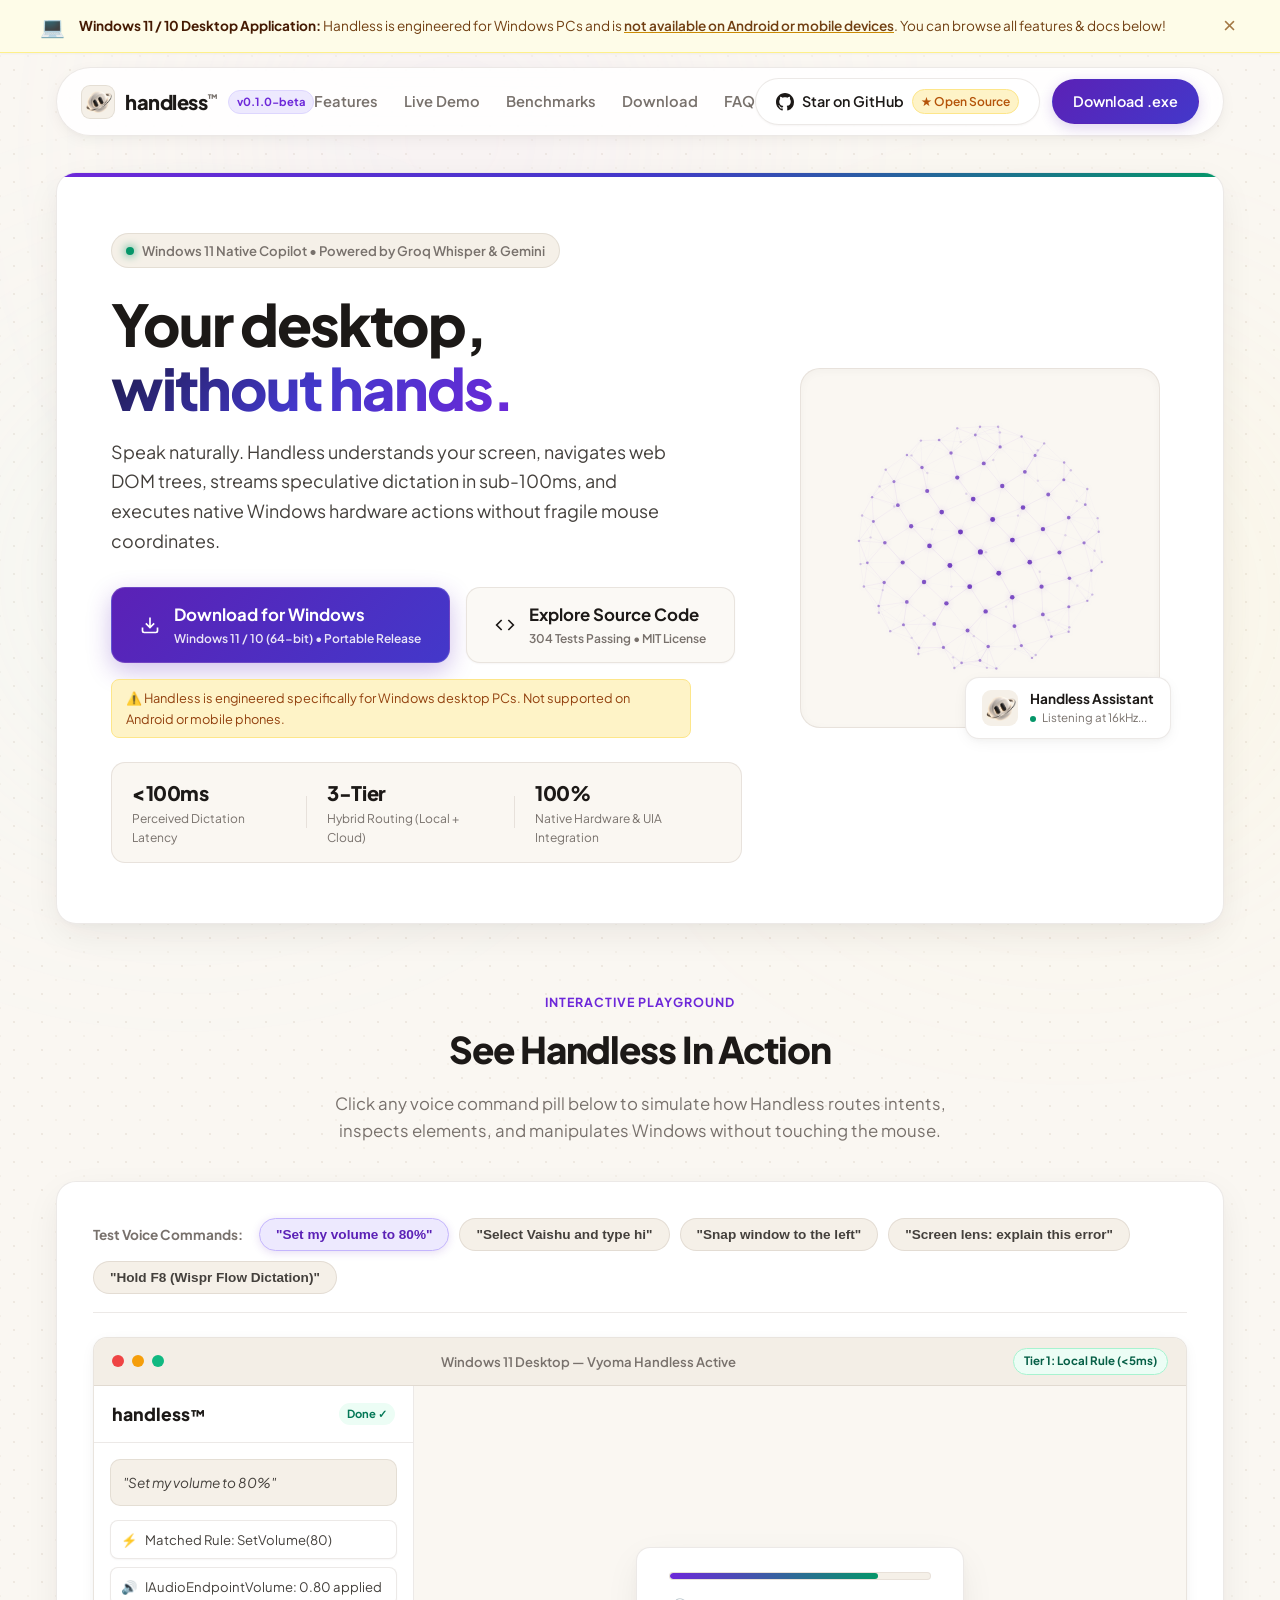
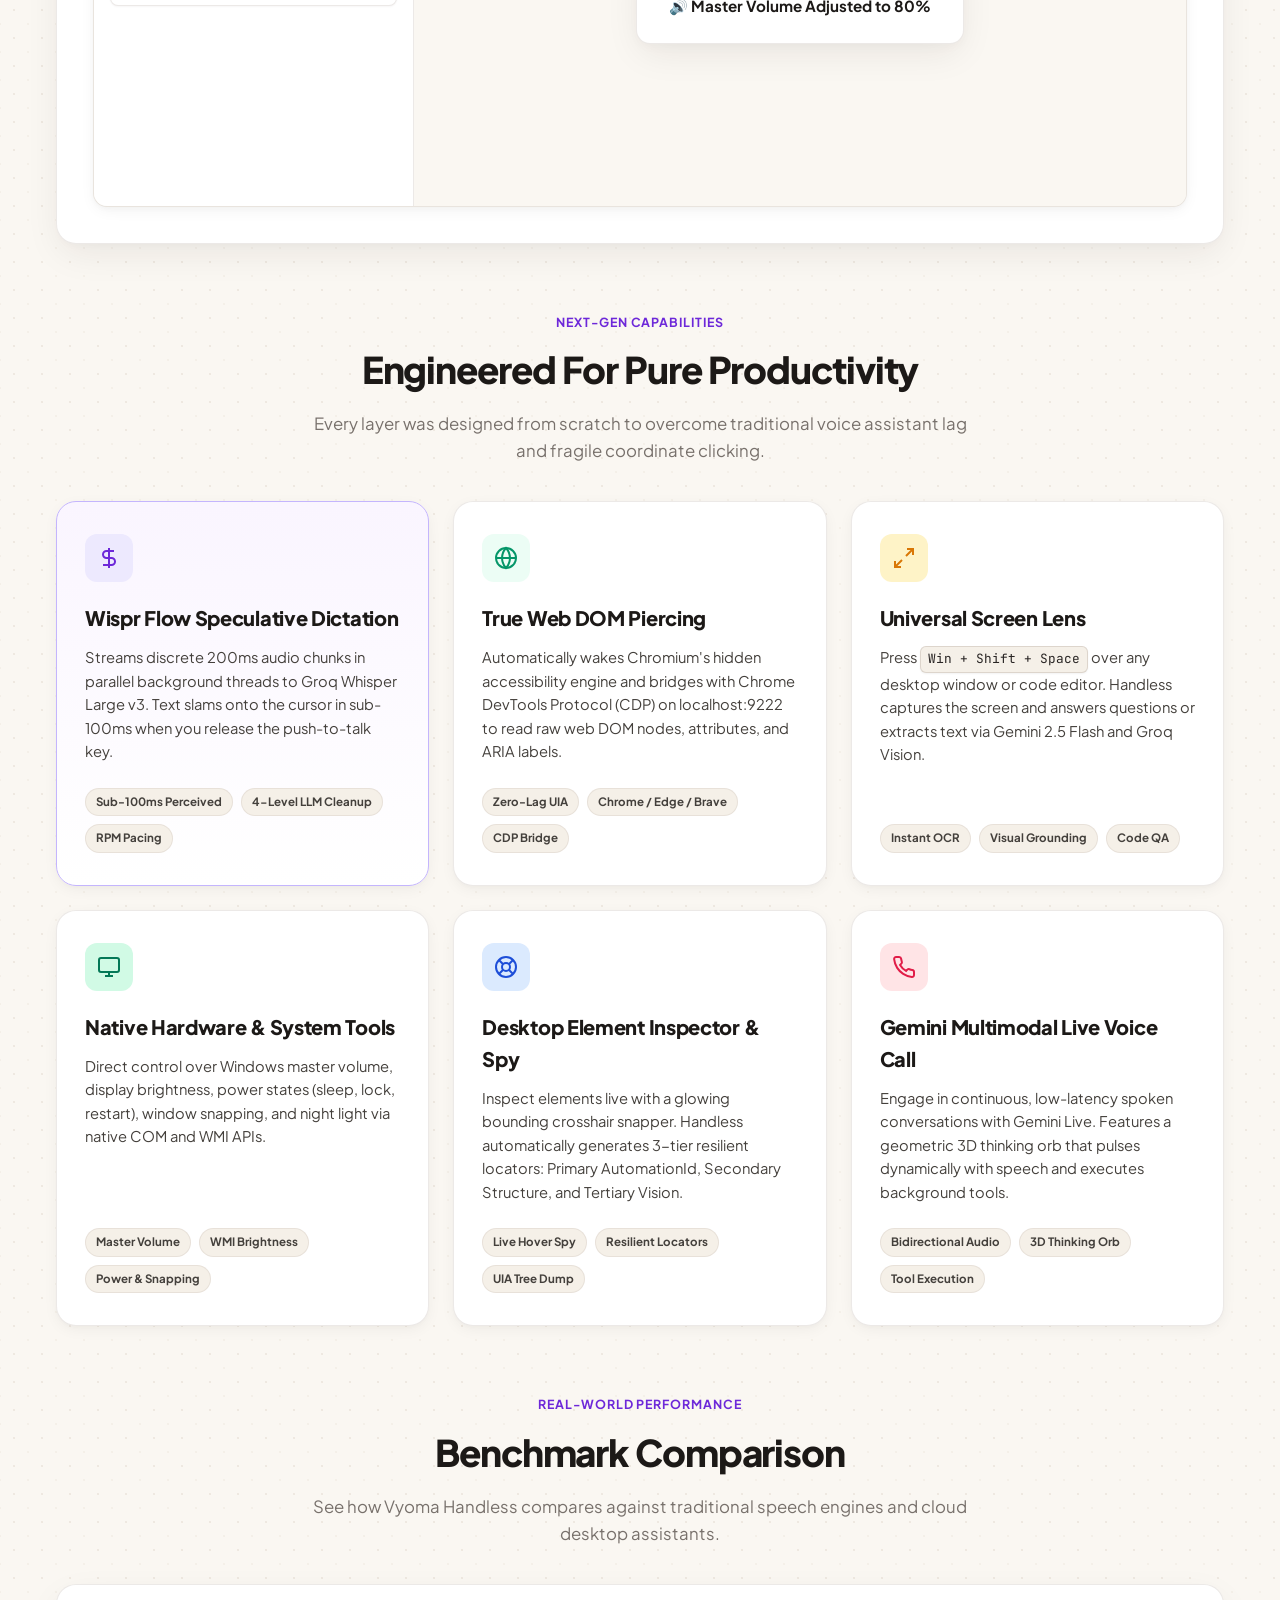
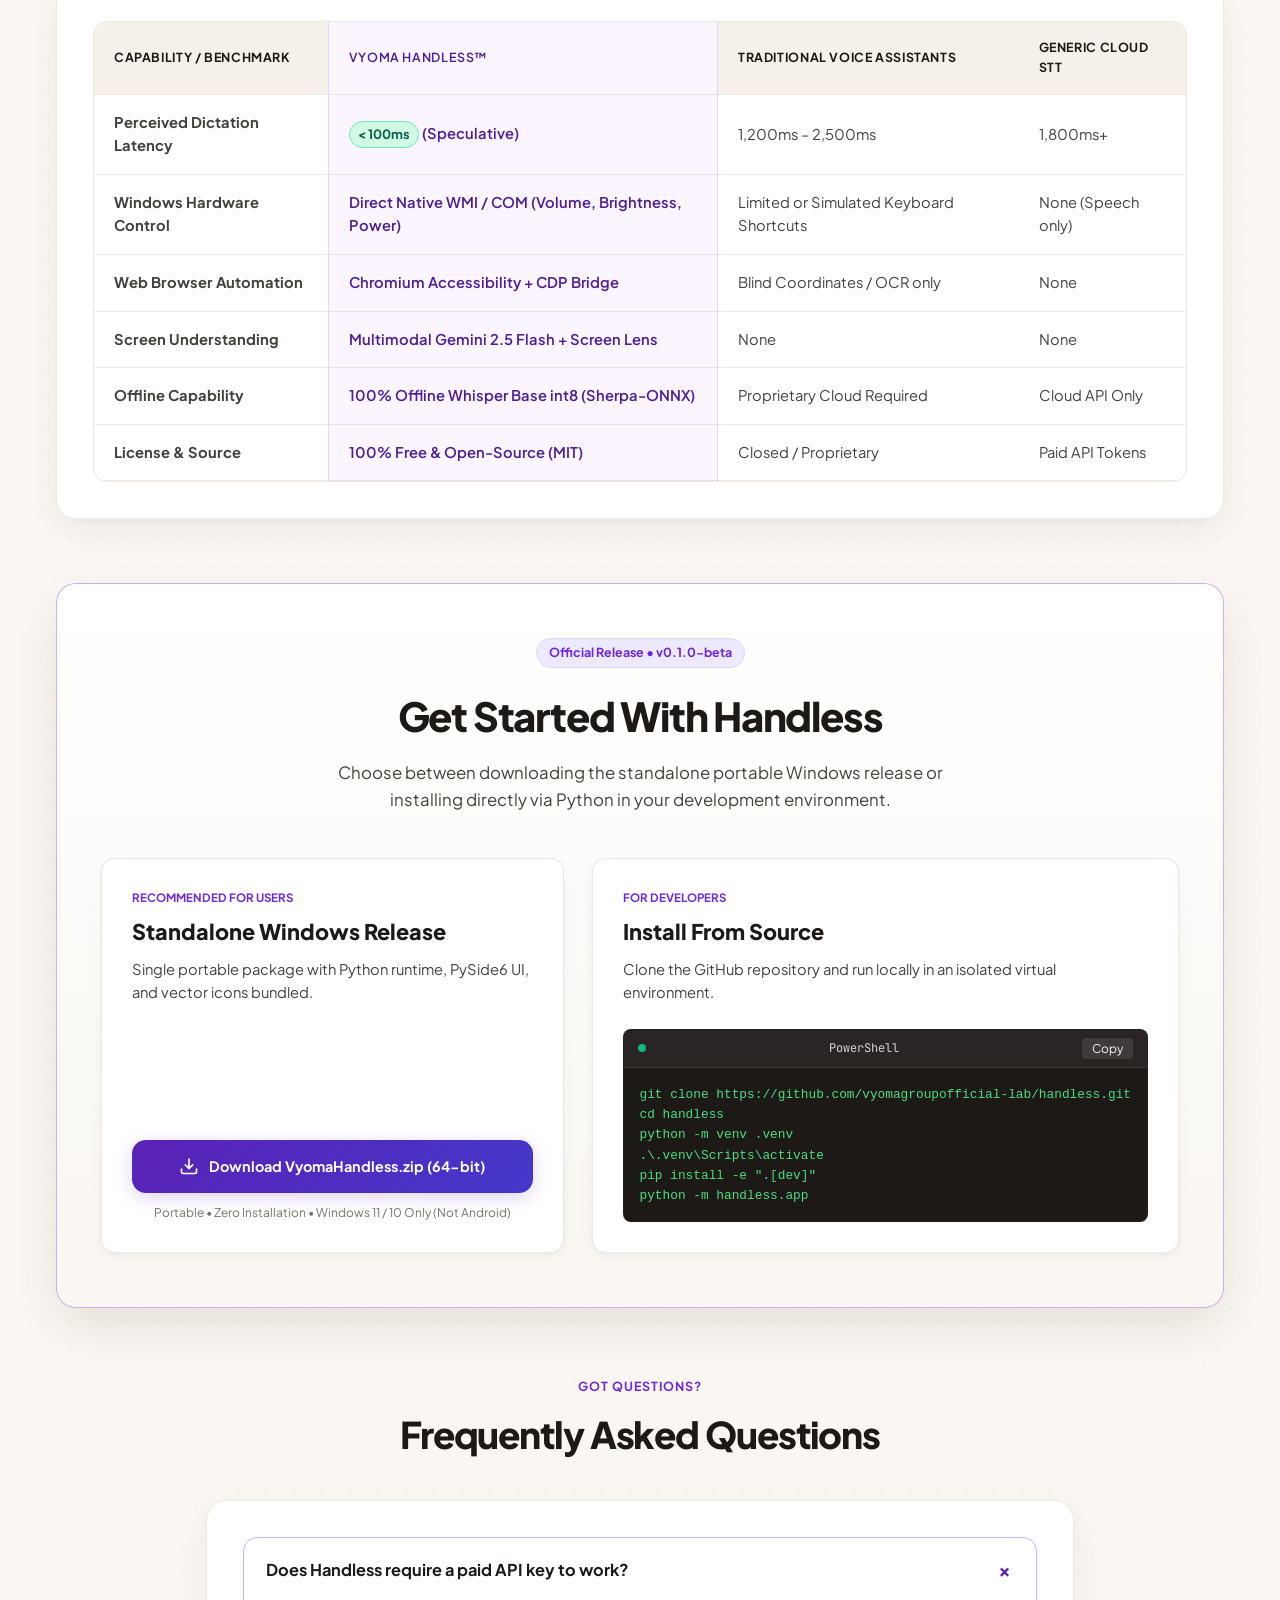
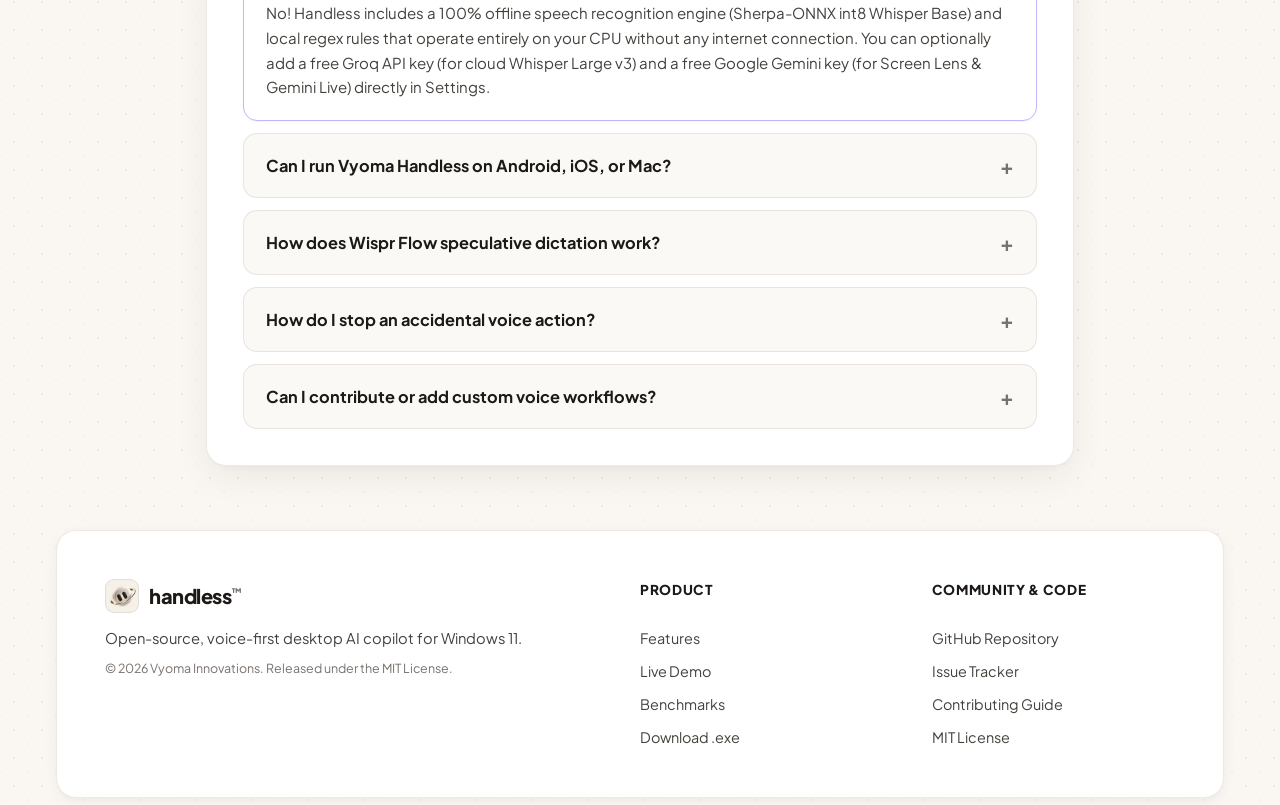
==== commit 1d885729: "feat: light cream textured theme, boxed UI layout, Hostinger public_html bundle, and release automat" ====
--- a/website/index.html
+++ b/website/index.html
@@ -4,14 +4,14 @@
   <meta charset="UTF-8">
   <meta name="viewport" content="width=device-width, initial-scale=1.0">
   <title>Vyoma Handless™ — Your Desktop, Without Hands</title>
-  <meta name="description" content="Modern voice-first AI copilot for Windows 11. Speculative streaming dictation with sub-100ms latency, real-time screen vision, true web DOM piercing, and native hardware automation.">
+  <meta name="description" content="Voice-first desktop AI copilot for Windows 11 & 10. Speculative streaming dictation with sub-100ms latency, real-time screen vision, true web DOM piercing, and native hardware automation.">
   <meta name="keywords" content="voice assistant, desktop automation, windows 11, whisper large v3, gemini flash, speculative dictation, screen lens, hands-free, open source">
   
   <!-- OpenGraph / Social Metadata -->
   <meta property="og:type" content="website">
-  <meta property="og:url" content="https://github.com/vyomagroupofficial-lab/handless">
+  <meta property="og:url" content="https://handless.vyomagroup.online">
   <meta property="og:title" content="Vyoma Handless™ — Your Desktop, Without Hands">
-  <meta property="og:description" content="Modern voice-first AI copilot for Windows 11 with speculative streaming dictation, screen vision, and native hardware automation.">
+  <meta property="og:description" content="Voice-first desktop AI copilot for Windows 11 & 10 with speculative streaming dictation, screen vision, and native hardware automation.">
   <meta property="og:image" content="assets/logo.png">
 
   <!-- Fonts & Icons -->
@@ -28,7 +28,7 @@
     <div class="mobile-banner-content">
       <span class="banner-icon">💻</span>
       <div class="banner-text">
-        <strong>Windows 11 / 10 Desktop Application:</strong> Handless runs natively on Windows PCs and is <u>not available for Android or mobile OSes</u>. You can explore all features & docs below!
+        <strong>Windows 11 / 10 Desktop Application:</strong> Handless is engineered for Windows PCs and is <u>not available on Android or mobile devices</u>. You can browse all features & docs below!
       </div>
       <button class="banner-close" id="bannerClose" aria-label="Dismiss">&times;</button>
     </div>
@@ -39,7 +39,7 @@
   <div class="ambient-glow glow-2"></div>
   <div class="ambient-glow glow-3"></div>
 
-  <!-- Navigation Bar -->
+  <!-- Boxed Navigation Bar -->
   <header class="navbar">
     <div class="nav-container">
       <a href="#" class="brand">
@@ -52,7 +52,6 @@
         <a href="#features">Features</a>
         <a href="#demo">Live Demo</a>
         <a href="#benchmarks">Benchmarks</a>
-        <a href="#architecture">Architecture</a>
         <a href="#download">Download</a>
         <a href="#faq">FAQ</a>
       </nav>
@@ -92,83 +91,86 @@
     </div>
   </header>
 
-  <!-- Hero Section -->
+  <!-- Boxed Hero Section -->
   <section class="hero-section">
-    <div class="hero-content">
-      <div class="hero-badge">
-        <span class="pulse-dot"></span>
-        <span>Windows 11 Native Copilot • Powered by Groq Whisper & Gemini</span>
-      </div>
-
-      <h1 class="hero-title">
-        Your desktop,<br>
-        <span class="gradient-text">without hands.</span>
-      </h1>
-
-      <p class="hero-subtitle">
-        Speak naturally. Handless understands your screen, navigates web DOM trees, streams speculative dictation in sub-100ms, and executes native Windows hardware actions without fragile mouse coordinates.
-      </p>
-
-      <div class="hero-cta">
-        <a href="#download" class="btn btn-hero-download download-trigger">
-          <svg class="btn-icon" viewBox="0 0 24 24" width="20" height="20" fill="none" stroke="currentColor" stroke-width="2">
-            <path d="M21 15v4a2 2 0 0 1-2 2H5a2 2 0 0 1-2-2v-4M7 10l5 5 5-5M12 15V3"/>
-          </svg>
-          <div>
-            <span class="cta-title">Download for Windows</span>
-            <span class="cta-sub">Windows 11 / 10 (64-bit) • Desktop Only</span>
-          </div>
-        </a>
-        <a href="https://github.com/vyomagroupofficial-lab/handless" target="_blank" class="btn btn-hero-source">
-          <svg class="btn-icon" viewBox="0 0 24 24" width="20" height="20" fill="none" stroke="currentColor" stroke-width="2">
-            <polyline points="16 18 22 12 16 6"/>
-            <polyline points="8 6 2 12 8 18"/>
-          </svg>
-          <div>
-            <span class="cta-title">Explore Source Code</span>
-            <span class="cta-sub">304 Tests Passing • MIT License</span>
-          </div>
-        </a>
-      </div>
-      <div class="hero-platform-disclaimer">
-        <span>⚠️ Handless is engineered specifically for Windows desktop PCs. Not supported on Android or mobile devices.</span>
-      </div>
-
-      <!-- Quick Stats Pills -->
-      <div class="hero-metrics">
-        <div class="metric-pill">
-          <span class="metric-val">&lt;100ms</span>
-          <span class="metric-label">Perceived Dictation Latency</span>
-        </div>
-        <div class="metric-divider"></div>
-        <div class="metric-pill">
-          <span class="metric-val">3-Tier</span>
-          <span class="metric-label">Hybrid Routing (Local + Cloud)</span>
-        </div>
-        <div class="metric-divider"></div>
-        <div class="metric-pill">
-          <span class="metric-val">100%</span>
-          <span class="metric-label">Native Hardware & UIA Integration</span>
-        </div>
-      </div>
-    </div>
-
-    <!-- Interactive Canvas Visualizer -->
-    <div class="hero-visual">
-      <div class="orb-container">
-        <canvas id="orbCanvas" width="380" height="380"></canvas>
-        <div class="floating-bot-card">
-          <img src="assets/logo.png" alt="Handless Bot" class="bot-avatar">
-          <div class="bot-info">
-            <span class="bot-name">Handless Assistant</span>
-            <span class="bot-status"><span class="status-live"></span> Listening at 16kHz...</span>
+    <div class="hero-box">
+      <div class="hero-content">
+        <div class="hero-badge">
+          <span class="pulse-dot"></span>
+          <span>Windows 11 Native Copilot • Powered by Groq Whisper & Gemini</span>
+        </div>
+
+        <h1 class="hero-title">
+          Your desktop,<br>
+          <span class="gradient-text">without hands.</span>
+        </h1>
+
+        <p class="hero-subtitle">
+          Speak naturally. Handless understands your screen, navigates web DOM trees, streams speculative dictation in sub-100ms, and executes native Windows hardware actions without fragile mouse coordinates.
+        </p>
+
+        <div class="hero-cta">
+          <a href="downloads/VyomaHandless-v0.1.0-windows-x64.zip" download class="btn btn-hero-download download-trigger">
+            <svg class="btn-icon" viewBox="0 0 24 24" width="20" height="20" fill="none" stroke="currentColor" stroke-width="2">
+              <path d="M21 15v4a2 2 0 0 1-2 2H5a2 2 0 0 1-2-2v-4M7 10l5 5 5-5M12 15V3"/>
+            </svg>
+            <div>
+              <span class="cta-title">Download for Windows</span>
+              <span class="cta-sub">Windows 11 / 10 (64-bit) • Portable Release</span>
+            </div>
+          </a>
+          <a href="https://github.com/vyomagroupofficial-lab/handless" target="_blank" class="btn btn-hero-source">
+            <svg class="btn-icon" viewBox="0 0 24 24" width="20" height="20" fill="none" stroke="currentColor" stroke-width="2">
+              <polyline points="16 18 22 12 16 6"/>
+              <polyline points="8 6 2 12 8 18"/>
+            </svg>
+            <div>
+              <span class="cta-title">Explore Source Code</span>
+              <span class="cta-sub">304 Tests Passing • MIT License</span>
+            </div>
+          </a>
+        </div>
+
+        <div class="hero-platform-disclaimer">
+          <span>⚠️ Handless is engineered specifically for Windows desktop PCs. Not supported on Android or mobile phones.</span>
+        </div>
+
+        <!-- Quick Stats Pills -->
+        <div class="hero-metrics">
+          <div class="metric-pill">
+            <span class="metric-val">&lt;100ms</span>
+            <span class="metric-label">Perceived Dictation Latency</span>
+          </div>
+          <div class="metric-divider"></div>
+          <div class="metric-pill">
+            <span class="metric-val">3-Tier</span>
+            <span class="metric-label">Hybrid Routing (Local + Cloud)</span>
+          </div>
+          <div class="metric-divider"></div>
+          <div class="metric-pill">
+            <span class="metric-val">100%</span>
+            <span class="metric-label">Native Hardware & UIA Integration</span>
+          </div>
+        </div>
+      </div>
+
+      <!-- Interactive Canvas Visualizer Box -->
+      <div class="hero-visual">
+        <div class="orb-container">
+          <canvas id="orbCanvas" width="360" height="360"></canvas>
+          <div class="floating-bot-card">
+            <img src="assets/logo.png" alt="Handless Bot" class="bot-avatar">
+            <div class="bot-info">
+              <span class="bot-name">Handless Assistant</span>
+              <span class="bot-status"><span class="status-live"></span> Listening at 16kHz...</span>
+            </div>
           </div>
         </div>
       </div>
     </div>
   </section>
 
-  <!-- Interactive Live Simulator Section -->
+  <!-- Boxed Interactive Live Simulator Section -->
   <section id="demo" class="demo-section">
     <div class="section-header">
       <span class="section-tag">Interactive Playground</span>
@@ -176,7 +178,7 @@
       <p class="section-desc">Click any voice command pill below to simulate how Handless routes intents, inspects elements, and manipulates Windows without touching the mouse.</p>
     </div>
 
-    <div class="simulator-wrapper">
+    <div class="simulator-box">
       <div class="simulator-controls">
         <span class="controls-label">Test Voice Commands:</span>
         <button class="cmd-pill active" data-cmd="set_volume">"Set my volume to 80%"</button>
@@ -213,8 +215,12 @@
                 </div>
                 <div class="sim-action-log" id="simActionLog">
                   <div class="log-entry">
+                    <span class="log-icon">⚡</span>
+                    <span class="log-text">Matched Rule: SetVolume(80)</span>
+                  </div>
+                  <div class="log-entry">
                     <span class="log-icon">🔊</span>
-                    <span class="log-text">Master Volume: 80%</span>
+                    <span class="log-text">IAudioEndpointVolume: 0.80 applied</span>
                   </div>
                 </div>
               </div>
@@ -227,7 +233,7 @@
                   <div class="hud-slider-track">
                     <div class="hud-slider-fill" id="hudSliderFill" style="width: 80%;"></div>
                   </div>
-                  <span class="hud-label" id="hudLabel">🔊 Volume Adjusted to 80%</span>
+                  <span class="hud-label" id="hudLabel">🔊 Master Volume Adjusted to 80%</span>
                 </div>
               </div>
             </div>
@@ -237,7 +243,7 @@
     </div>
   </section>
 
-  <!-- Feature Grid Section -->
+  <!-- Boxed Feature Grid Section -->
   <section id="features" class="features-section">
     <div class="section-header">
       <span class="section-tag">Next-Gen Capabilities</span>
@@ -353,7 +359,7 @@
     </div>
   </section>
 
-  <!-- Benchmarks Section -->
+  <!-- Boxed Benchmarks Section -->
   <section id="benchmarks" class="benchmarks-section">
     <div class="section-header">
       <span class="section-tag">Real-World Performance</span>
@@ -361,64 +367,66 @@
       <p class="section-desc">See how Vyoma Handless compares against traditional speech engines and cloud desktop assistants.</p>
     </div>
 
-    <div class="table-container">
-      <table class="benchmark-table">
-        <thead>
-          <tr>
-            <th>Capability / Benchmark</th>
-            <th class="highlight-col">Vyoma Handless™</th>
-            <th>Traditional Voice Assistants</th>
-            <th>Generic Cloud STT</th>
-          </tr>
-        </thead>
-        <tbody>
-          <tr>
-            <td><strong>Perceived Dictation Latency</strong></td>
-            <td class="highlight-col"><span class="badge-fast">&lt; 100ms</span> (Speculative)</td>
-            <td>1,200ms – 2,500ms</td>
-            <td>1,800ms+</td>
-          </tr>
-          <tr>
-            <td><strong>Windows Hardware Control</strong></td>
-            <td class="highlight-col">Direct Native WMI / COM (Volume, Brightness, Power)</td>
-            <td>Limited or Simulated Keyboard Shortcuts</td>
-            <td>None (Speech only)</td>
-          </tr>
-          <tr>
-            <td><strong>Web Browser Automation</strong></td>
-            <td class="highlight-col">Chromium Accessibility + CDP Bridge</td>
-            <td>Blind Coordinates / OCR only</td>
-            <td>None</td>
-          </tr>
-          <tr>
-            <td><strong>Screen Understanding</strong></td>
-            <td class="highlight-col">Multimodal Gemini 2.5 Flash + Screen Lens</td>
-            <td>None</td>
-            <td>None</td>
-          </tr>
-          <tr>
-            <td><strong>Offline Capability</strong></td>
-            <td class="highlight-col">100% Offline Whisper Base int8 (Sherpa-ONNX)</td>
-            <td>Proprietary Cloud Required</td>
-            <td>Cloud API Only</td>
-          </tr>
-          <tr>
-            <td><strong>License & Source</strong></td>
-            <td class="highlight-col">100% Free & Open-Source (MIT)</td>
-            <td>Closed / Proprietary</td>
-            <td>Paid API Tokens</td>
-          </tr>
-        </tbody>
-      </table>
+    <div class="benchmarks-box">
+      <div class="table-container">
+        <table class="benchmark-table">
+          <thead>
+            <tr>
+              <th>Capability / Benchmark</th>
+              <th class="highlight-col">Vyoma Handless™</th>
+              <th>Traditional Voice Assistants</th>
+              <th>Generic Cloud STT</th>
+            </tr>
+          </thead>
+          <tbody>
+            <tr>
+              <td><strong>Perceived Dictation Latency</strong></td>
+              <td class="highlight-col"><span class="badge-fast">&lt; 100ms</span> (Speculative)</td>
+              <td>1,200ms – 2,500ms</td>
+              <td>1,800ms+</td>
+            </tr>
+            <tr>
+              <td><strong>Windows Hardware Control</strong></td>
+              <td class="highlight-col">Direct Native WMI / COM (Volume, Brightness, Power)</td>
+              <td>Limited or Simulated Keyboard Shortcuts</td>
+              <td>None (Speech only)</td>
+            </tr>
+            <tr>
+              <td><strong>Web Browser Automation</strong></td>
+              <td class="highlight-col">Chromium Accessibility + CDP Bridge</td>
+              <td>Blind Coordinates / OCR only</td>
+              <td>None</td>
+            </tr>
+            <tr>
+              <td><strong>Screen Understanding</strong></td>
+              <td class="highlight-col">Multimodal Gemini 2.5 Flash + Screen Lens</td>
+              <td>None</td>
+              <td>None</td>
+            </tr>
+            <tr>
+              <td><strong>Offline Capability</strong></td>
+              <td class="highlight-col">100% Offline Whisper Base int8 (Sherpa-ONNX)</td>
+              <td>Proprietary Cloud Required</td>
+              <td>Cloud API Only</td>
+            </tr>
+            <tr>
+              <td><strong>License & Source</strong></td>
+              <td class="highlight-col">100% Free & Open-Source (MIT)</td>
+              <td>Closed / Proprietary</td>
+              <td>Paid API Tokens</td>
+            </tr>
+          </tbody>
+        </table>
+      </div>
     </div>
   </section>
 
-  <!-- Download & Quickstart Section -->
+  <!-- Boxed Download & Quickstart Section -->
   <section id="download" class="download-section">
-    <div class="download-card">
+    <div class="download-box">
       <div class="download-badge">Official Release • v0.1.0-beta</div>
       <h2 class="download-title">Get Started With Handless</h2>
-      <p class="download-desc">Choose between the standalone portable Windows release or installing directly via Python in your development environment.</p>
+      <p class="download-desc">Choose between downloading the standalone portable Windows release or installing directly via Python in your development environment.</p>
 
       <div class="download-options">
         <div class="option-box">
@@ -428,7 +436,7 @@
             <p>Single portable package with Python runtime, PySide6 UI, and vector icons bundled.</p>
           </div>
           <div class="option-action">
-            <a href="https://github.com/vyomagroupofficial-lab/handless/releases" target="_blank" class="btn btn-download-primary download-trigger">
+            <a href="downloads/VyomaHandless-v0.1.0-windows-x64.zip" download class="btn btn-download-primary download-trigger">
               <svg viewBox="0 0 24 24" width="20" height="20" fill="none" stroke="currentColor" stroke-width="2">
                 <path d="M21 15v4a2 2 0 0 1-2 2H5a2 2 0 0 1-2-2v-4M7 10l5 5 5-5M12 15V3"/>
               </svg>
@@ -462,65 +470,97 @@
     </div>
   </section>
 
-  <!-- FAQ Section -->
+  <!-- Boxed FAQ Section -->
   <section id="faq" class="faq-section">
     <div class="section-header">
       <span class="section-tag">Got Questions?</span>
       <h2 class="section-title">Frequently Asked Questions</h2>
     </div>
 
-    <div class="faq-list">
-      <div class="faq-item active">
-        <button class="faq-question">
-          <span>Does Handless require a paid API key to work?</span>
-          <span class="faq-icon">+</span>
-        </button>
-        <div class="faq-answer">
-          <p>No! Handless includes a 100% offline speech recognition engine (Sherpa-ONNX int8 Whisper Base) and local regex rules that operate entirely on your CPU without any internet connection. You can optionally add a free Groq API key (for cloud Whisper Large v3) and a free Google Gemini key (for Screen Lens & Gemini Live) directly in Settings.</p>
-        </div>
-      </div>
-
-      <div class="faq-item">
-        <button class="faq-question">
-          <span>How does Wispr Flow speculative dictation work?</span>
-          <span class="faq-icon">+</span>
-        </button>
-        <div class="faq-answer">
-          <p>While you hold <kbd>F8</kbd>, Handless buffers your live microphone stream into small 200ms audio frames. As soon as you finish a phrase, it pre-transcribes the audio in parallel background threads. When you release <kbd>F8</kbd>, the text is already transcribed, resulting in instantaneous sub-100ms text typing into your active application.</p>
-        </div>
-      </div>
-
-      <div class="faq-item">
-        <button class="faq-question">
-          <span>How do I stop an accidental voice action?</span>
-          <span class="faq-icon">+</span>
-        </button>
-        <div class="faq-answer">
-          <p>Handless has a hardware-level Emergency Stop built-in. Press <kbd>Ctrl + Shift + Q</kbd> (or tap <kbd>Escape</kbd> twice) at any time to instantly kill all in-flight mouse, keyboard, and window automation tasks.</p>
-        </div>
-      </div>
-
-      <div class="faq-item">
-        <button class="faq-question">
-          <span>Can I run Vyoma Handless on Android, iOS, or Mac?</span>
-          <span class="faq-icon">+</span>
-        </button>
-        <div class="faq-answer">
-          <p><strong>Handless is currently exclusive to Windows 11 and Windows 10 (64-bit).</strong> It deeply hooks into native Windows OS subsystems including Windows UIAutomation (UIA COM), Core Audio Endpoint APIs, WMI display brightness controls, and Win32 window management hooks. Because these low-level APIs do not exist on Android or iOS, Handless cannot run on mobile devices. You can read all documentation and watch demos here on your phone, then download Handless on your Windows PC!</p>
-        </div>
-      </div>
-
-      <div class="faq-item">
-        <button class="faq-question">
-          <span>Can I contribute or add custom voice workflows?</span>
-          <span class="faq-icon">+</span>
-        </button>
-        <div class="faq-answer">
-          <p>Yes! Handless includes a Macro Recorder (`"start macro recording"`) to record your own keystrokes and clicks into voice macros. Developers can also easily add new patterns to `LocalRuleParser` or build native Python plugins.</p>
+    <div class="faq-box">
+      <div class="faq-list">
+        <div class="faq-item active">
+          <button class="faq-question">
+            <span>Does Handless require a paid API key to work?</span>
+            <span class="faq-icon">+</span>
+          </button>
+          <div class="faq-answer">
+            <p>No! Handless includes a 100% offline speech recognition engine (Sherpa-ONNX int8 Whisper Base) and local regex rules that operate entirely on your CPU without any internet connection. You can optionally add a free Groq API key (for cloud Whisper Large v3) and a free Google Gemini key (for Screen Lens & Gemini Live) directly in Settings.</p>
+          </div>
+        </div>
+
+        <div class="faq-item">
+          <button class="faq-question">
+            <span>Can I run Vyoma Handless on Android, iOS, or Mac?</span>
+            <span class="faq-icon">+</span>
+          </button>
+          <div class="faq-answer">
+            <p><strong>Handless is currently exclusive to Windows 11 and Windows 10 (64-bit).</strong> It deeply hooks into native Windows OS subsystems including Windows UIAutomation (UIA COM), Core Audio Endpoint APIs, WMI display brightness controls, and Win32 window management hooks. Because these low-level APIs do not exist on Android or iOS, Handless cannot run on mobile devices. You can read all documentation and watch demos here on your phone, then download Handless on your Windows PC!</p>
+          </div>
+        </div>
+
+        <div class="faq-item">
+          <button class="faq-question">
+            <span>How does Wispr Flow speculative dictation work?</span>
+            <span class="faq-icon">+</span>
+          </button>
+          <div class="faq-answer">
+            <p>While you hold <kbd>F8</kbd>, Handless buffers your live microphone stream into small 200ms audio frames. As soon as you finish a phrase, it pre-transcribes the audio in parallel background threads. When you release <kbd>F8</kbd>, the text is already transcribed, resulting in instantaneous sub-100ms text typing into your active application.</p>
+          </div>
+        </div>
+
+        <div class="faq-item">
+          <button class="faq-question">
+            <span>How do I stop an accidental voice action?</span>
+            <span class="faq-icon">+</span>
+          </button>
+          <div class="faq-answer">
+            <p>Handless has a hardware-level Emergency Stop built-in. Press <kbd>Ctrl + Shift + Q</kbd> (or tap <kbd>Escape</kbd> twice) at any time to instantly kill all in-flight mouse, keyboard, and window automation tasks.</p>
+          </div>
+        </div>
+
+        <div class="faq-item">
+          <button class="faq-question">
+            <span>Can I contribute or add custom voice workflows?</span>
+            <span class="faq-icon">+</span>
+          </button>
+          <div class="faq-answer">
+            <p>Yes! Handless includes a Macro Recorder (`"start macro recording"`) to record your own keystrokes and clicks into voice macros. Developers can also easily add new patterns to `LocalRuleParser` or build native Python plugins.</p>
+          </div>
         </div>
       </div>
     </div>
   </section>
+
+  <!-- Boxed Footer -->
+  <footer class="footer">
+    <div class="footer-box">
+      <div class="footer-brand">
+        <div class="brand">
+          <img src="assets/logo.png" alt="Vyoma Handless" class="brand-logo">
+          <span class="brand-name">handless<span class="brand-trademark">™</span></span>
+        </div>
+        <p class="footer-tagline">Open-source, voice-first desktop AI copilot for Windows 11.</p>
+        <p class="footer-copy">© 2026 Vyoma Innovations. Released under the MIT License.</p>
+      </div>
+
+      <div class="footer-links-col">
+        <h4>Product</h4>
+        <a href="#features">Features</a>
+        <a href="#demo">Live Demo</a>
+        <a href="#benchmarks">Benchmarks</a>
+        <a href="#download">Download .exe</a>
+      </div>
+
+      <div class="footer-links-col">
+        <h4>Community & Code</h4>
+        <a href="https://github.com/vyomagroupofficial-lab/handless" target="_blank">GitHub Repository</a>
+        <a href="https://github.com/vyomagroupofficial-lab/handless/issues" target="_blank">Issue Tracker</a>
+        <a href="https://github.com/vyomagroupofficial-lab/handless/blob/main/CONTRIBUTING.md" target="_blank">Contributing Guide</a>
+        <a href="https://github.com/vyomagroupofficial-lab/handless/blob/main/LICENSE" target="_blank">MIT License</a>
+      </div>
+    </div>
+  </footer>
 
   <!-- Mobile Download Info Modal -->
   <div class="modal-backdrop" id="mobileModal">
@@ -541,42 +581,11 @@
         <a href="https://github.com/vyomagroupofficial-lab/handless" target="_blank" class="btn btn-github w-full">⭐ Star On GitHub</a>
       </div>
       <div class="modal-footer-link">
-        <a href="https://github.com/vyomagroupofficial-lab/handless/releases" target="_blank">Download file anyway (to transfer to PC)</a>
+        <a href="downloads/VyomaHandless-v0.1.0-windows-x64.zip" download>Download file anyway (to transfer to PC)</a>
       </div>
     </div>
   </div>
-
-  <!-- Footer -->
-  <footer class="footer">
-    <div class="footer-container">
-      <div class="footer-brand">
-        <div class="brand">
-          <img src="assets/logo.png" alt="Vyoma Handless" class="brand-logo">
-          <span class="brand-name">handless<span class="brand-trademark">™</span></span>
-        </div>
-        <p class="footer-tagline">Open-source, voice-first desktop AI copilot for Windows 11.</p>
-        <p class="footer-copy">© 2026 Vyoma Innovations. Released under the MIT License.</p>
-      </div>
-
-      <div class="footer-links-col">
-        <h4>Product</h4>
-        <a href="#features">Features</a>
-        <a href="#demo">Live Demo</a>
-        <a href="#benchmarks">Benchmarks</a>
-        <a href="#download">Download .exe</a>
-      </div>
-
-      <div class="footer-links-col">
-        <h4>Community & Code</h4>
-        <a href="https://github.com/vyomagroupofficial-lab/handless" target="_blank">GitHub Repository</a>
-        <a href="https://github.com/vyomagroupofficial-lab/handless/issues" target="_blank">Issue Tracker</a>
-        <a href="https://github.com/vyomagroupofficial-lab/handless/blob/main/CONTRIBUTING.md" target="_blank">Contributing Guide</a>
-        <a href="https://github.com/vyomagroupofficial-lab/handless/blob/main/LICENSE" target="_blank">MIT License</a>
-      </div>
-    </div>
-  </footer>
 
   <script src="app.js"></script>
 </body>
 </html>
-
--- a/website/style.css
+++ b/website/style.css
@@ -1,36 +1,55 @@
 /* ============================================================
-   Vyoma Handless™ — Official Landing Page Stylesheet
-   Modern Glassmorphic Dark UI | Plus Jakarta Sans
+   Vyoma Handless™ — Official Light Cream Textured Theme
+   Hostinger Production Stylesheet (handless.vyomagroup.online)
    ============================================================ */
 
 :root {
-  --bg-dark: #090a10;
-  --bg-card: rgba(18, 20, 30, 0.72);
-  --bg-card-hover: rgba(26, 29, 44, 0.85);
-  --bg-input: rgba(255, 255, 255, 0.04);
-  --border-subtle: rgba(255, 255, 255, 0.08);
-  --border-active: rgba(147, 112, 219, 0.4);
-  
-  --primary: #9b6cf8;
-  --primary-glow: rgba(155, 108, 248, 0.35);
-  --cyan: #38ef7d;
-  --cyan-accent: #00d2ff;
-  --accent-gradient: linear-gradient(135deg, #a777e3 0%, #6e8efb 50%, #00d2ff 100%);
-  --cream-accent: #f8f6f0;
-
-  --text-main: #f0f2f8;
-  --text-muted: #959cb3;
-  --text-dim: #656b82;
-
-  --font-sans: 'Plus Jakarta Sans', -apple-system, BlinkMacSystemFont, "Segoe UI", Roboto, sans-serif;
-  --font-mono: 'JetBrains Mono', monospace;
-
+  /* Warm Luxury Cream Palette */
+  --bg-cream-base: #faf7f2;
+  --bg-cream-subtle: #f3eee6;
+  --bg-cream-card: #ffffff;
+  --bg-cream-hover: #fdfbf7;
+  --bg-cream-elevated: rgba(255, 255, 255, 0.88);
+
+  /* Deep Rich Text Colors */
+  --text-heading: #1c1917;
+  --text-body: #44403c;
+  --text-muted: #78716c;
+  --text-dim: #a8a29e;
+
+  /* Sophisticated Accents */
+  --primary: #5b21b6;
+  --primary-accent: #6d28d9;
+  --primary-hover: #4c1d95;
+  --primary-glow: rgba(91, 33, 182, 0.2);
+  --primary-light: #f5f3ff;
+
+  --emerald: #059669;
+  --emerald-light: #ecfdf5;
+  --amber: #d97706;
+  --amber-light: #fffbeb;
+
+  /* Subtle Warm Borders */
+  --border-cream: rgba(80, 60, 40, 0.08);
+  --border-card: rgba(80, 60, 40, 0.11);
+  --border-active: rgba(109, 40, 217, 0.35);
+
+  /* Box Shadows */
+  --shadow-sm: 0 1px 2px rgba(40, 30, 20, 0.04);
+  --shadow-md: 0 4px 16px -2px rgba(40, 30, 20, 0.06), 0 2px 6px -1px rgba(40, 30, 20, 0.03);
+  --shadow-lg: 0 12px 36px -4px rgba(40, 30, 20, 0.08), 0 4px 12px -2px rgba(40, 30, 20, 0.03);
+  --shadow-xl: 0 20px 50px -6px rgba(40, 30, 20, 0.12);
+
+  /* Radii & Timing */
   --radius-sm: 8px;
   --radius-md: 14px;
   --radius-lg: 20px;
   --radius-full: 9999px;
 
-  --transition-fast: 0.2s cubic-bezier(0.16, 1, 0.3, 1);
+  --font-sans: 'Plus Jakarta Sans', -apple-system, BlinkMacSystemFont, "Segoe UI", Roboto, sans-serif;
+  --font-mono: 'JetBrains Mono', monospace;
+
+  --transition-fast: 0.18s cubic-bezier(0.16, 1, 0.3, 1);
   --transition-smooth: 0.35s cubic-bezier(0.16, 1, 0.3, 1);
 }
 
@@ -42,12 +61,18 @@
 
 html {
   scroll-behavior: smooth;
-  color-scheme: dark;
+  color-scheme: light;
 }
 
 body {
-  background-color: var(--bg-dark);
-  color: var(--text-main);
+  background-color: var(--bg-cream-base);
+  /* Organic subtle textured grain / dotted canvas overlay */
+  background-image: 
+    radial-gradient(rgba(140, 115, 90, 0.11) 1px, transparent 1px),
+    radial-gradient(rgba(180, 150, 120, 0.08) 1px, transparent 1px);
+  background-size: 28px 28px;
+  background-position: 0 0, 14px 14px;
+  color: var(--text-body);
   font-family: var(--font-sans);
   line-height: 1.6;
   overflow-x: hidden;
@@ -55,1164 +80,89 @@
   min-height: 100vh;
 }
 
-/* Background Ambient Glows */
+/* Background Soft Ambient Light Glows */
 .ambient-glow {
   position: fixed;
   border-radius: 50%;
-  filter: blur(120px);
+  filter: blur(140px);
   pointer-events: none;
   z-index: 0;
-  opacity: 0.35;
+  opacity: 0.45;
 }
 
 .glow-1 {
-  top: -150px;
-  left: 20%;
+  top: -120px;
+  left: 15%;
+  width: 520px;
+  height: 520px;
+  background: radial-gradient(circle, rgba(233, 213, 255, 0.8) 0%, rgba(233, 213, 255, 0) 70%);
+}
+
+.glow-2 {
+  top: 35%;
+  right: -80px;
+  width: 580px;
+  height: 580px;
+  background: radial-gradient(circle, rgba(254, 240, 138, 0.6) 0%, rgba(254, 240, 138, 0) 70%);
+}
+
+.glow-3 {
+  bottom: 8%;
+  left: -60px;
   width: 500px;
   height: 500px;
-  background: radial-gradient(circle, #7928ca 0%, rgba(121, 40, 202, 0) 70%);
-}
-
-.glow-2 {
-  top: 40%;
-  right: -100px;
-  width: 600px;
-  height: 600px;
-  background: radial-gradient(circle, #0070f3 0%, rgba(0, 112, 243, 0) 70%);
-}
-
-.glow-3 {
-  bottom: 10%;
-  left: -100px;
-  width: 550px;
-  height: 550px;
-  background: radial-gradient(circle, #00dfd8 0%, rgba(0, 223, 216, 0) 70%);
-}
-
-/* Typography & Links */
+  background: radial-gradient(circle, rgba(207, 250, 254, 0.7) 0%, rgba(207, 250, 254, 0) 70%);
+}
+
+/* Typography & Base Helpers */
 a {
   color: inherit;
   text-decoration: none;
-  transition: color var(--transition-fast);
+  transition: all var(--transition-fast);
 }
 
 kbd {
   display: inline-block;
   padding: 2px 7px;
-  background: rgba(255, 255, 255, 0.08);
-  border: 1px solid var(--border-subtle);
-  border-radius: 5px;
+  background: #f5f0e8;
+  border: 1px solid rgba(80, 60, 40, 0.15);
+  border-radius: 6px;
   font-family: var(--font-mono);
-  font-size: 0.82rem;
-  color: #e2e8f0;
-  box-shadow: 0 1px 2px rgba(0, 0, 0, 0.4);
+  font-size: 0.8rem;
+  color: #292524;
+  box-shadow: 0 1px 2px rgba(0, 0, 0, 0.05);
 }
 
 .gradient-text {
-  background: var(--accent-gradient);
+  background: linear-gradient(135deg, #1e1b4b 0%, #4338ca 50%, #6d28d9 100%);
   -webkit-background-clip: text;
   -webkit-text-fill-color: transparent;
   display: inline-block;
 }
 
-/* Buttons */
-.btn {
-  display: inline-flex;
-  align-items: center;
-  gap: 8px;
-  padding: 10px 20px;
-  border-radius: var(--radius-full);
-  font-size: 0.92rem;
-  font-weight: 600;
-  cursor: pointer;
-  border: 1px solid transparent;
-  transition: all var(--transition-fast);
-}
-
-.btn-primary {
-  background: linear-gradient(135deg, #8a53f0, #6148f3);
-  color: #fff;
-  box-shadow: 0 4px 18px var(--primary-glow);
-}
-
-.btn-primary:hover {
-  transform: translateY(-2px);
-  box-shadow: 0 6px 24px rgba(138, 83, 240, 0.55);
-}
-
-.btn-github {
-  background: rgba(255, 255, 255, 0.05);
-  border: 1px solid var(--border-subtle);
-  color: var(--text-main);
-  backdrop-filter: blur(8px);
-}
-
-.btn-github:hover {
-  background: rgba(255, 255, 255, 0.1);
-  border-color: rgba(255, 255, 255, 0.2);
-  transform: translateY(-1px);
-}
-
-.star-badge {
-  font-size: 0.75rem;
-  padding: 2px 8px;
-  background: rgba(255, 255, 255, 0.1);
-  border-radius: var(--radius-full);
-  color: #fbbf24;
-}
-
-/* Navbar */
-.navbar {
-  position: sticky;
-  top: 0;
-  z-index: 100;
-  backdrop-filter: blur(18px);
-  background: rgba(9, 10, 16, 0.75);
-  border-bottom: 1px solid var(--border-subtle);
-}
-
-.nav-container {
-  max-width: 1240px;
-  margin: 0 auto;
-  padding: 14px 24px;
-  display: flex;
-  align-items: center;
-  justify-content: space-between;
-}
-
-.brand {
-  display: flex;
-  align-items: center;
-  gap: 10px;
-}
-
-.brand-logo {
-  width: 32px;
-  height: 32px;
-  border-radius: 8px;
-  object-fit: contain;
-}
-
-.brand-name {
-  font-weight: 800;
-  font-size: 1.25rem;
-  letter-spacing: -0.02em;
-  color: #fff;
-}
-
-.brand-trademark {
-  font-size: 0.65rem;
-  color: var(--text-muted);
-  vertical-align: super;
-}
-
-.badge-tag {
-  font-size: 0.7rem;
-  font-weight: 600;
-  padding: 3px 8px;
-  background: rgba(138, 83, 240, 0.15);
-  border: 1px solid rgba(138, 83, 240, 0.3);
-  color: #bfa4ff;
-  border-radius: var(--radius-full);
-}
-
-.nav-links {
-  display: flex;
-  gap: 28px;
-  font-size: 0.92rem;
-  font-weight: 500;
-  color: var(--text-muted);
-}
-
-.nav-links a:hover {
-  color: #fff;
-}
-
-.nav-actions {
-  display: flex;
-  align-items: center;
-  gap: 12px;
-}
-
-/* Hero Section */
-.hero-section {
-  max-width: 1240px;
-  margin: 0 auto;
-  padding: 80px 24px 70px;
-  display: grid;
-  grid-template-columns: 1.2fr 0.8fr;
-  align-items: center;
-  gap: 48px;
-  position: relative;
-  z-index: 1;
-}
-
-.hero-badge {
-  display: inline-flex;
-  align-items: center;
-  gap: 8px;
-  padding: 6px 14px;
-  background: rgba(255, 255, 255, 0.04);
-  border: 1px solid var(--border-subtle);
-  border-radius: var(--radius-full);
-  font-size: 0.82rem;
-  font-weight: 500;
-  color: var(--text-muted);
-  margin-bottom: 24px;
-}
-
-.pulse-dot {
-  width: 8px;
-  height: 8px;
-  background-color: #10b981;
-  border-radius: 50%;
-  box-shadow: 0 0 10px #10b981;
-  animation: pulse 2s infinite;
-}
-
-@keyframes pulse {
-  0% { transform: scale(0.95); box-shadow: 0 0 0 0 rgba(16, 185, 129, 0.7); }
-  70% { transform: scale(1); box-shadow: 0 0 0 8px rgba(16, 185, 129, 0); }
-  100% { transform: scale(0.95); box-shadow: 0 0 0 0 rgba(16, 185, 129, 0); }
-}
-
-.hero-title {
-  font-size: 3.8rem;
-  font-weight: 800;
-  line-height: 1.1;
-  letter-spacing: -0.035em;
-  margin-bottom: 20px;
-  color: #fff;
-}
-
-.hero-subtitle {
-  font-size: 1.15rem;
-  color: var(--text-muted);
-  line-height: 1.65;
-  margin-bottom: 36px;
-  max-width: 580px;
-}
-
-.hero-cta {
-  display: flex;
-  flex-wrap: wrap;
-  gap: 16px;
-  margin-bottom: 40px;
-}
-
-.btn-hero-download {
-  display: flex;
-  align-items: center;
-  gap: 14px;
-  padding: 14px 28px;
-  background: linear-gradient(135deg, #7c3aed, #4f46e5);
-  color: #fff;
-  border-radius: var(--radius-md);
-  border: 1px solid rgba(255, 255, 255, 0.15);
-  box-shadow: 0 8px 32px rgba(124, 58, 237, 0.38);
-  transition: all var(--transition-fast);
-}
-
-.btn-hero-download:hover {
-  transform: translateY(-2px);
-  box-shadow: 0 12px 40px rgba(124, 58, 237, 0.55);
-}
-
-.btn-hero-download .cta-title {
-  display: block;
-  font-size: 1.05rem;
-  font-weight: 700;
-}
-
-.btn-hero-download .cta-sub {
-  display: block;
-  font-size: 0.75rem;
-  opacity: 0.85;
-}
-
-.btn-hero-source {
-  display: flex;
-  align-items: center;
-  gap: 14px;
-  padding: 14px 28px;
-  background: rgba(255, 255, 255, 0.04);
-  border: 1px solid var(--border-subtle);
-  border-radius: var(--radius-md);
-  color: var(--text-main);
-  backdrop-filter: blur(12px);
-  transition: all var(--transition-fast);
-}
-
-.btn-hero-source:hover {
-  background: rgba(255, 255, 255, 0.08);
-  border-color: rgba(255, 255, 255, 0.2);
-  transform: translateY(-2px);
-}
-
-.btn-hero-source .cta-title {
-  display: block;
-  font-size: 1.05rem;
-  font-weight: 700;
-}
-
-.btn-hero-source .cta-sub {
-  display: block;
-  font-size: 0.75rem;
-  color: var(--text-muted);
-}
-
-/* Hero Metrics */
-.hero-metrics {
-  display: flex;
-  align-items: center;
-  gap: 20px;
-  padding: 16px 20px;
-  background: rgba(255, 255, 255, 0.02);
-  border: 1px solid var(--border-subtle);
-  border-radius: var(--radius-md);
-  max-width: fit-content;
-}
-
-.metric-pill {
-  display: flex;
-  flex-direction: column;
-}
-
-.metric-val {
-  font-size: 1.25rem;
-  font-weight: 800;
-  color: #fff;
-  letter-spacing: -0.02em;
-}
-
-.metric-label {
-  font-size: 0.75rem;
-  color: var(--text-muted);
-}
-
-.metric-divider {
-  width: 1px;
-  height: 32px;
-  background: var(--border-subtle);
-}
-
-/* Hero Visual Canvas & Orb */
-.hero-visual {
-  display: flex;
-  justify-content: center;
-  position: relative;
-}
-
-.orb-container {
-  position: relative;
-  width: 380px;
-  height: 380px;
-  display: flex;
-  align-items: center;
-  justify-content: center;
-}
-
-#orbCanvas {
-  width: 100%;
-  height: 100%;
-  border-radius: 50%;
-  background: radial-gradient(circle, rgba(20, 22, 38, 0.8) 0%, rgba(9, 10, 16, 0.1) 70%);
-}
-
-.floating-bot-card {
-  position: absolute;
-  bottom: 10px;
-  right: -10px;
-  display: flex;
-  align-items: center;
-  gap: 12px;
-  padding: 12px 18px;
-  background: rgba(20, 23, 36, 0.85);
-  border: 1px solid rgba(255, 255, 255, 0.1);
-  backdrop-filter: blur(16px);
-  border-radius: var(--radius-md);
-  box-shadow: 0 10px 30px rgba(0, 0, 0, 0.5);
-  animation: floatCard 4s ease-in-out infinite alternate;
-}
-
-@keyframes floatCard {
-  0% { transform: translateY(0px); }
-  100% { transform: translateY(-8px); }
-}
-
-.bot-avatar {
-  width: 36px;
-  height: 36px;
-  border-radius: 10px;
-  object-fit: contain;
-}
-
-.bot-info {
-  display: flex;
-  flex-direction: column;
-}
-
-.bot-name {
-  font-size: 0.85rem;
-  font-weight: 700;
-  color: #fff;
-}
-
-.bot-status {
-  font-size: 0.72rem;
-  color: var(--text-muted);
-  display: flex;
-  align-items: center;
-  gap: 6px;
-}
-
-.status-live {
-  width: 6px;
-  height: 6px;
-  background-color: #10b981;
-  border-radius: 50%;
-}
-
-/* Sections Common Header */
-.section-header {
-  text-align: center;
-  max-width: 680px;
-  margin: 0 auto 48px;
-}
-
-.section-tag {
-  display: inline-block;
-  font-size: 0.78rem;
-  font-weight: 700;
-  text-transform: uppercase;
-  letter-spacing: 0.08em;
-  color: var(--primary);
-  margin-bottom: 8px;
-}
-
-.section-title {
-  font-size: 2.4rem;
-  font-weight: 800;
-  letter-spacing: -0.03em;
-  margin-bottom: 12px;
-  color: #fff;
-}
-
-.section-desc {
-  font-size: 1.05rem;
-  color: var(--text-muted);
-}
-
-/* Interactive Simulator Section */
-.demo-section {
-  max-width: 1240px;
-  margin: 0 auto;
-  padding: 80px 24px;
-  position: relative;
-  z-index: 1;
-}
-
-.simulator-wrapper {
-  background: var(--bg-card);
-  border: 1px solid var(--border-subtle);
-  border-radius: var(--radius-lg);
-  padding: 24px;
-  backdrop-filter: blur(20px);
-  box-shadow: 0 20px 50px rgba(0, 0, 0, 0.4);
-}
-
-.simulator-controls {
-  display: flex;
-  align-items: center;
-  gap: 10px;
-  flex-wrap: wrap;
-  margin-bottom: 24px;
-  padding-bottom: 18px;
-  border-bottom: 1px solid var(--border-subtle);
-}
-
-.controls-label {
-  font-size: 0.85rem;
-  font-weight: 600;
-  color: var(--text-muted);
-  margin-right: 6px;
-}
-
-.cmd-pill {
-  background: rgba(255, 255, 255, 0.04);
-  border: 1px solid var(--border-subtle);
-  color: var(--text-main);
-  padding: 8px 16px;
-  border-radius: var(--radius-full);
-  font-size: 0.85rem;
-  font-weight: 500;
-  cursor: pointer;
-  transition: all var(--transition-fast);
-}
-
-.cmd-pill:hover {
-  background: rgba(255, 255, 255, 0.08);
-  border-color: rgba(255, 255, 255, 0.2);
-}
-
-.cmd-pill.active {
-  background: rgba(147, 112, 219, 0.2);
-  border-color: var(--border-active);
-  color: #c4b5fd;
-  box-shadow: 0 0 14px rgba(147, 112, 219, 0.25);
-}
-
-/* Simulator Viewport (Simulated Windows 11 Desktop) */
-.simulator-viewport {
-  background: #0f111a;
-  border-radius: var(--radius-md);
-  border: 1px solid rgba(255, 255, 255, 0.08);
-  overflow: hidden;
-  box-shadow: inset 0 0 20px rgba(0, 0, 0, 0.6);
-}
-
-.sim-titlebar {
-  display: flex;
-  align-items: center;
-  justify-content: space-between;
-  padding: 10px 16px;
-  background: #181a26;
-  border-bottom: 1px solid rgba(255, 255, 255, 0.06);
-}
-
-.win-controls {
-  display: flex;
-  gap: 8px;
-}
-
-.win-btn {
-  width: 12px;
-  height: 12px;
-  border-radius: 50%;
-}
-
-.win-btn.close { background-color: #ff5f56; }
-.win-btn.min { background-color: #ffbd2e; }
-.win-btn.max { background-color: #27c93f; }
-
-.win-title {
-  font-size: 0.82rem;
-  color: var(--text-muted);
-  font-weight: 500;
-}
-
-.sim-status-badge {
-  font-size: 0.72rem;
-  padding: 3px 10px;
-  border-radius: var(--radius-full);
-  background: rgba(16, 185, 129, 0.15);
-  border: 1px solid rgba(16, 185, 129, 0.3);
-  color: #34d399;
-  font-weight: 600;
-}
-
-/* Simulator Screen Content */
-.sim-content {
-  min-height: 420px;
-  background: radial-gradient(ellipse at bottom, #191c2b 0%, #0d0e15 100%);
-  position: relative;
-  display: flex;
-}
-
-.sim-desktop-bg {
-  width: 100%;
-  display: grid;
-  grid-template-columns: 320px 1fr;
-  min-height: 420px;
-}
-
-/* Sidebar replica in Simulator */
-.sim-sidebar {
-  background: #faf8f5;
-  color: #1f2024;
-  border-right: 1px solid rgba(0, 0, 0, 0.08);
-  display: flex;
-  flex-direction: column;
-  box-shadow: 2px 0 12px rgba(0, 0, 0, 0.15);
-}
-
-.sim-sidebar-header {
-  padding: 14px 18px;
-  display: flex;
-  align-items: center;
-  justify-content: space-between;
-  border-bottom: 1px solid #ebe6df;
-}
-
-.sim-brand {
-  font-weight: 800;
-  font-size: 1.1rem;
-  color: #1a1a1e;
-}
-
-.sim-chip {
-  font-size: 0.7rem;
-  padding: 2px 8px;
-  background: #e6f4ea;
-  color: #137333;
-  font-weight: 700;
-  border-radius: 12px;
-}
-
-.sim-sidebar-body {
-  padding: 16px;
-  display: flex;
-  flex-direction: column;
-  gap: 14px;
-}
-
-.sim-prompt-box {
-  background: #f0ebe1;
-  border-radius: 10px;
-  padding: 12px;
-  border: 1px solid #e2dbce;
-}
-
-.sim-transcript-text {
-  font-size: 0.85rem;
-  font-style: italic;
-  color: #4b4f59;
-}
-
-.sim-action-log {
-  display: flex;
-  flex-direction: column;
-  gap: 8px;
-}
-
-.log-entry {
-  display: flex;
-  align-items: center;
-  gap: 8px;
-  font-size: 0.82rem;
-  padding: 8px 10px;
-  background: #fff;
-  border-radius: 8px;
-  border: 1px solid #e8e3d8;
-  box-shadow: 0 1px 3px rgba(0, 0, 0, 0.04);
-}
-
-/* Simulator Stage */
-.sim-stage {
-  display: flex;
-  align-items: center;
-  justify-content: center;
-  padding: 24px;
-  position: relative;
-}
-
-.stage-placeholder {
-  width: 100%;
-  height: 100%;
-  display: flex;
-  align-items: center;
-  justify-content: center;
-}
-
-.hud-box {
-  background: rgba(24, 27, 40, 0.9);
-  border: 1px solid rgba(255, 255, 255, 0.12);
-  backdrop-filter: blur(14px);
-  padding: 20px 30px;
-  border-radius: var(--radius-md);
-  display: flex;
-  flex-direction: column;
-  align-items: center;
-  gap: 14px;
-  box-shadow: 0 12px 36px rgba(0, 0, 0, 0.6);
-  min-width: 280px;
-  transition: all var(--transition-smooth);
-}
-
-.hud-slider-track {
-  width: 100%;
-  height: 8px;
-  background: rgba(255, 255, 255, 0.1);
-  border-radius: 4px;
-  overflow: hidden;
-}
-
-.hud-slider-fill {
-  height: 100%;
-  background: linear-gradient(90deg, #7c3aed, #38ef7d);
-  border-radius: 4px;
-  transition: width 0.4s ease;
-}
-
-.hud-label {
-  font-size: 0.95rem;
-  font-weight: 600;
-  color: #fff;
-}
-
-/* Feature Grid */
-.features-section {
-  max-width: 1240px;
-  margin: 0 auto;
-  padding: 80px 24px;
-  position: relative;
-  z-index: 1;
-}
-
-.features-grid {
-  display: grid;
-  grid-template-columns: repeat(3, 1fr);
-  gap: 24px;
-}
-
-.feature-card {
-  background: var(--bg-card);
-  border: 1px solid var(--border-subtle);
-  border-radius: var(--radius-lg);
-  padding: 32px 28px;
-  backdrop-filter: blur(16px);
-  transition: all var(--transition-fast);
-  display: flex;
-  flex-direction: column;
-}
-
-.feature-card:hover {
-  background: var(--bg-card-hover);
-  border-color: rgba(255, 255, 255, 0.18);
-  transform: translateY(-4px);
-  box-shadow: 0 16px 36px rgba(0, 0, 0, 0.4);
-}
-
-.highlight-card {
-  border-color: rgba(147, 112, 219, 0.35);
-  background: linear-gradient(180deg, rgba(28, 23, 48, 0.7) 0%, rgba(18, 20, 30, 0.72) 100%);
-}
-
-.feature-icon-wrapper {
-  width: 48px;
-  height: 48px;
-  border-radius: 12px;
-  display: flex;
-  align-items: center;
-  justify-content: center;
-  margin-bottom: 20px;
-}
-
-.feature-icon-wrapper.purple { background: rgba(147, 112, 219, 0.15); color: #c4b5fd; }
-.feature-icon-wrapper.cyan { background: rgba(56, 239, 125, 0.15); color: #6ee7b7; }
-.feature-icon-wrapper.amber { background: rgba(245, 158, 11, 0.15); color: #fcd34d; }
-.feature-icon-wrapper.emerald { background: rgba(16, 185, 129, 0.15); color: #34d399; }
-.feature-icon-wrapper.blue { background: rgba(59, 130, 246, 0.15); color: #93c5fd; }
-.feature-icon-wrapper.rose { background: rgba(244, 63, 94, 0.15); color: #fda4af; }
-
-.feature-title {
-  font-size: 1.25rem;
-  font-weight: 700;
-  margin-bottom: 12px;
-  color: #fff;
-  letter-spacing: -0.015em;
-}
-
-.feature-desc {
-  font-size: 0.92rem;
-  color: var(--text-muted);
-  line-height: 1.6;
-  margin-bottom: 24px;
-  flex-grow: 1;
-}
-
-.feature-pills {
-  display: flex;
-  flex-wrap: wrap;
-  gap: 8px;
-}
-
-.feature-pills span {
-  font-size: 0.72rem;
-  font-weight: 600;
-  padding: 4px 10px;
-  background: rgba(255, 255, 255, 0.05);
-  border-radius: var(--radius-full);
-  color: #cbd5e1;
-}
-
-/* Benchmarks Section */
-.benchmarks-section {
-  max-width: 1240px;
-  margin: 0 auto;
-  padding: 80px 24px;
-  position: relative;
-  z-index: 1;
-}
-
-.table-container {
-  overflow-x: auto;
-  background: var(--bg-card);
-  border: 1px solid var(--border-subtle);
-  border-radius: var(--radius-lg);
-  backdrop-filter: blur(16px);
-}
-
-.benchmark-table {
-  width: 100%;
-  border-collapse: collapse;
-  text-align: left;
-}
-
-.benchmark-table th, 
-.benchmark-table td {
-  padding: 18px 24px;
-  border-bottom: 1px solid var(--border-subtle);
-  font-size: 0.92rem;
-}
-
-.benchmark-table th {
-  background: rgba(255, 255, 255, 0.03);
-  font-weight: 700;
-  color: var(--text-muted);
-  text-transform: uppercase;
-  font-size: 0.78rem;
-  letter-spacing: 0.05em;
-}
-
-.benchmark-table th.highlight-col,
-.benchmark-table td.highlight-col {
-  background: rgba(147, 112, 219, 0.08);
-  border-left: 1px solid rgba(147, 112, 219, 0.2);
-  border-right: 1px solid rgba(147, 112, 219, 0.2);
-  color: #fff;
-}
-
-.badge-fast {
-  display: inline-block;
-  padding: 2px 8px;
-  background: rgba(16, 185, 129, 0.2);
-  border: 1px solid rgba(16, 185, 129, 0.4);
-  color: #34d399;
-  border-radius: var(--radius-full);
-  font-weight: 700;
-  font-size: 0.8rem;
-}
-
-/* Download Section */
-.download-section {
-  max-width: 1240px;
-  margin: 0 auto;
-  padding: 80px 24px;
-  position: relative;
-  z-index: 1;
-}
-
-.download-card {
-  background: linear-gradient(180deg, rgba(25, 28, 45, 0.85) 0%, rgba(14, 16, 26, 0.95) 100%);
-  border: 1px solid var(--border-active);
-  border-radius: var(--radius-lg);
-  padding: 60px 48px;
-  text-align: center;
-  box-shadow: 0 24px 60px rgba(0, 0, 0, 0.5);
-  backdrop-filter: blur(20px);
-}
-
-.download-badge {
-  display: inline-block;
-  font-size: 0.78rem;
-  font-weight: 700;
-  padding: 4px 12px;
-  background: rgba(147, 112, 219, 0.2);
-  border: 1px solid rgba(147, 112, 219, 0.4);
-  color: #c4b5fd;
-  border-radius: var(--radius-full);
-  margin-bottom: 16px;
-}
-
-.download-title {
-  font-size: 2.6rem;
-  font-weight: 800;
-  margin-bottom: 12px;
-  color: #fff;
-  letter-spacing: -0.03em;
-}
-
-.download-desc {
-  font-size: 1.1rem;
-  color: var(--text-muted);
-  max-width: 620px;
-  margin: 0 auto 48px;
-}
-
-.download-options {
-  display: grid;
-  grid-template-columns: 1fr 1fr;
-  gap: 32px;
-  text-align: left;
-}
-
-.option-box {
-  background: rgba(255, 255, 255, 0.03);
-  border: 1px solid var(--border-subtle);
-  border-radius: var(--radius-md);
-  padding: 32px;
-  display: flex;
-  flex-direction: column;
-  justify-content: space-between;
-}
-
-.option-tag {
-  font-size: 0.72rem;
-  font-weight: 700;
-  text-transform: uppercase;
-  color: var(--primary);
-  display: block;
-  margin-bottom: 8px;
-}
-
-.option-header h3 {
-  font-size: 1.4rem;
-  font-weight: 700;
-  color: #fff;
-  margin-bottom: 8px;
-}
-
-.option-header p {
-  font-size: 0.92rem;
-  color: var(--text-muted);
-  margin-bottom: 24px;
-}
-
-.btn-download-primary {
-  display: flex;
-  align-items: center;
-  justify-content: center;
-  gap: 10px;
-  background: linear-gradient(135deg, #7c3aed, #4f46e5);
-  color: #fff;
-  padding: 14px 24px;
-  border-radius: var(--radius-md);
-  font-weight: 700;
-  box-shadow: 0 6px 20px rgba(124, 58, 237, 0.4);
-  transition: all var(--transition-fast);
-}
-
-.btn-download-primary:hover {
-  transform: translateY(-2px);
-  box-shadow: 0 10px 28px rgba(124, 58, 237, 0.6);
-}
-
-.file-meta {
-  display: block;
-  text-align: center;
-  font-size: 0.75rem;
-  color: var(--text-dim);
-  margin-top: 10px;
-}
-
-/* Code Terminal */
-.code-terminal {
-  background: #08090d;
-  border: 1px solid var(--border-subtle);
-  border-radius: var(--radius-sm);
-  overflow: hidden;
-}
-
-.code-header {
-  display: flex;
-  align-items: center;
-  justify-content: space-between;
-  padding: 8px 14px;
-  background: #11131a;
-  border-bottom: 1px solid rgba(255, 255, 255, 0.05);
-}
-
-.term-dot {
-  width: 8px;
-  height: 8px;
-  border-radius: 50%;
-  background: #10b981;
-}
-
-.term-title {
-  font-size: 0.75rem;
-  font-family: var(--font-mono);
-  color: var(--text-muted);
-}
-
-.btn-copy {
-  background: rgba(255, 255, 255, 0.08);
-  border: none;
-  color: #cbd5e1;
-  padding: 3px 10px;
-  border-radius: 4px;
-  font-size: 0.75rem;
-  font-family: var(--font-sans);
-  cursor: pointer;
-  transition: background var(--transition-fast);
-}
-
-.btn-copy:hover {
-  background: rgba(255, 255, 255, 0.16);
-  color: #fff;
-}
-
-.code-terminal pre {
-  padding: 16px;
-  font-family: var(--font-mono);
-  font-size: 0.8rem;
-  color: #38ef7d;
-  overflow-x: auto;
-  line-height: 1.5;
-}
-
-/* FAQ Section */
-.faq-section {
-  max-width: 860px;
-  margin: 0 auto;
-  padding: 80px 24px;
-  position: relative;
-  z-index: 1;
-}
-
-.faq-list {
-  display: flex;
-  flex-direction: column;
-  gap: 14px;
-}
-
-.faq-item {
-  background: var(--bg-card);
-  border: 1px solid var(--border-subtle);
-  border-radius: var(--radius-md);
-  overflow: hidden;
-  backdrop-filter: blur(12px);
-  transition: border-color var(--transition-fast);
-}
-
-.faq-item.active {
-  border-color: rgba(147, 112, 219, 0.35);
-}
-
-.faq-question {
-  width: 100%;
-  padding: 20px 24px;
-  display: flex;
-  align-items: center;
-  justify-content: space-between;
-  background: none;
-  border: none;
-  color: #fff;
-  font-family: var(--font-sans);
-  font-size: 1.05rem;
-  font-weight: 600;
-  text-align: left;
-  cursor: pointer;
-}
-
-.faq-icon {
-  font-size: 1.4rem;
-  color: var(--text-muted);
-  transition: transform var(--transition-fast);
-}
-
-.faq-item.active .faq-icon {
-  transform: rotate(45deg);
-  color: var(--primary);
-}
-
-.faq-answer {
-  max-height: 0;
-  overflow: hidden;
-  transition: max-height 0.35s ease;
-  padding: 0 24px;
-}
-
-.faq-item.active .faq-answer {
-  max-height: 250px;
-  padding-bottom: 22px;
-}
-
-.faq-answer p {
-  font-size: 0.95rem;
-  color: var(--text-muted);
-  line-height: 1.65;
-}
-
-/* Footer */
-.footer {
-  border-top: 1px solid var(--border-subtle);
-  background: #06070a;
-  padding: 60px 24px 40px;
-  position: relative;
-  z-index: 1;
-}
-
-.footer-container {
-  max-width: 1240px;
-  margin: 0 auto;
-  display: grid;
-  grid-template-columns: 2fr 1fr 1fr;
-  gap: 48px;
-}
-
-.footer-tagline {
-  font-size: 0.92rem;
-  color: var(--text-muted);
-  margin: 14px 0 8px;
-}
-
-.footer-copy {
-  font-size: 0.78rem;
-  color: var(--text-dim);
-}
-
-.footer-links-col h4 {
-  font-size: 0.88rem;
-  font-weight: 700;
-  text-transform: uppercase;
-  letter-spacing: 0.05em;
-  color: #fff;
-  margin-bottom: 16px;
-}
-
-.footer-links-col {
-  display: flex;
-  flex-direction: column;
-  gap: 10px;
-  font-size: 0.9rem;
-  color: var(--text-muted);
-}
-
-.footer-links-col a:hover {
-  color: #fff;
-}
-
-/* Helper utility */
 .w-full {
   width: 100%;
   justify-content: center;
 }
 
-/* Mobile / Android Device Banner */
+/* Mobile Notice Banner */
 .mobile-device-banner {
-  background: linear-gradient(90deg, rgba(234, 179, 8, 0.15) 0%, rgba(147, 112, 219, 0.2) 100%);
-  border-bottom: 1px solid rgba(234, 179, 8, 0.35);
-  backdrop-filter: blur(12px);
+  background: #fefce8;
+  border-bottom: 1px solid #fef08a;
+  padding: 10px 18px;
   position: relative;
   z-index: 101;
-  padding: 10px 16px;
-  animation: slideDown 0.4s ease-out;
-}
-
-@keyframes slideDown {
-  from { transform: translateY(-100%); opacity: 0; }
-  to { transform: translateY(0); opacity: 1; }
+  box-shadow: var(--shadow-sm);
+  display: block;
 }
 
 .mobile-banner-content {
-  max-width: 1240px;
+  max-width: 1200px;
   margin: 0 auto;
   display: flex;
   align-items: center;
   justify-content: space-between;
-  gap: 12px;
+  gap: 14px;
 }
 
 .banner-icon {
@@ -1222,24 +172,24 @@
 
 .banner-text {
   font-size: 0.85rem;
-  color: #fef08a;
+  color: #713f12;
   line-height: 1.45;
   flex-grow: 1;
 }
 
 .banner-text strong {
-  color: #fff;
+  color: #451a03;
 }
 
 .banner-text u {
-  text-decoration-color: #facc15;
+  text-decoration-color: #ca8a04;
   font-weight: 600;
 }
 
 .banner-close {
   background: none;
   border: none;
-  color: #fef08a;
+  color: #854d0e;
   font-size: 1.4rem;
   cursor: pointer;
   padding: 0 4px;
@@ -1252,7 +202,140 @@
   opacity: 1;
 }
 
-/* Mobile Hamburger Toggle Button */
+/* Boxed Floating Navigation Bar */
+.navbar {
+  position: sticky;
+  top: 14px;
+  z-index: 100;
+  max-width: 1200px;
+  margin: 14px auto 0;
+  padding: 0 16px;
+}
+
+.nav-container {
+  background: var(--bg-cream-elevated);
+  border: 1px solid var(--border-card);
+  backdrop-filter: blur(18px);
+  -webkit-backdrop-filter: blur(18px);
+  border-radius: var(--radius-full);
+  padding: 10px 24px;
+  display: flex;
+  align-items: center;
+  justify-content: space-between;
+  box-shadow: var(--shadow-md);
+  transition: all var(--transition-fast);
+}
+
+.nav-container:hover {
+  border-color: rgba(80, 60, 40, 0.18);
+  box-shadow: var(--shadow-lg);
+}
+
+.brand {
+  display: flex;
+  align-items: center;
+  gap: 10px;
+}
+
+.brand-logo {
+  width: 34px;
+  height: 34px;
+  border-radius: 9px;
+  object-fit: contain;
+  background: #f5f0e8;
+  padding: 2px;
+  border: 1px solid rgba(80, 60, 40, 0.1);
+}
+
+.brand-name {
+  font-weight: 800;
+  font-size: 1.25rem;
+  letter-spacing: -0.025em;
+  color: var(--text-heading);
+}
+
+.brand-trademark {
+  font-size: 0.65rem;
+  color: var(--text-muted);
+  vertical-align: super;
+}
+
+.badge-tag {
+  font-size: 0.7rem;
+  font-weight: 700;
+  padding: 2px 8px;
+  background: #ede9fe;
+  border: 1px solid #ddd6fe;
+  color: #6d28d9;
+  border-radius: var(--radius-full);
+}
+
+.nav-links {
+  display: flex;
+  gap: 26px;
+  font-size: 0.92rem;
+  font-weight: 600;
+  color: var(--text-muted);
+}
+
+.nav-links a:hover {
+  color: var(--text-heading);
+}
+
+.nav-actions {
+  display: flex;
+  align-items: center;
+  gap: 12px;
+}
+
+/* Buttons */
+.btn {
+  display: inline-flex;
+  align-items: center;
+  gap: 8px;
+  padding: 10px 20px;
+  border-radius: var(--radius-full);
+  font-size: 0.9rem;
+  font-weight: 600;
+  cursor: pointer;
+  border: 1px solid transparent;
+  transition: all var(--transition-fast);
+}
+
+.btn-primary {
+  background: linear-gradient(135deg, #5b21b6, #4338ca);
+  color: #ffffff;
+  box-shadow: 0 4px 14px var(--primary-glow);
+}
+
+.btn-primary:hover {
+  transform: translateY(-2px);
+  box-shadow: 0 6px 20px rgba(91, 33, 182, 0.35);
+}
+
+.btn-github {
+  background: #ffffff;
+  border: 1px solid var(--border-card);
+  color: var(--text-heading);
+  box-shadow: var(--shadow-sm);
+}
+
+.btn-github:hover {
+  background: #faf7f2;
+  border-color: rgba(80, 60, 40, 0.2);
+  transform: translateY(-1px);
+}
+
+.star-badge {
+  font-size: 0.75rem;
+  padding: 2px 8px;
+  background: #fef3c7;
+  border: 1px solid #fde68a;
+  border-radius: var(--radius-full);
+  color: #b45309;
+}
+
+/* Mobile Toggle Hamburger */
 .mobile-toggle-btn {
   display: none;
   flex-direction: column;
@@ -1260,17 +343,18 @@
   gap: 5px;
   width: 38px;
   height: 38px;
-  background: rgba(255, 255, 255, 0.05);
-  border: 1px solid var(--border-subtle);
+  background: #ffffff;
+  border: 1px solid var(--border-card);
   border-radius: var(--radius-sm);
   padding: 8px;
   cursor: pointer;
+  box-shadow: var(--shadow-sm);
 }
 
 .mobile-toggle-btn .bar {
   width: 100%;
   height: 2px;
-  background: #fff;
+  background: var(--text-heading);
   border-radius: 2px;
   transition: all var(--transition-fast);
 }
@@ -1290,30 +374,31 @@
 /* Mobile Drawer */
 .mobile-nav-drawer {
   display: none;
-  background: rgba(14, 16, 26, 0.98);
-  border-bottom: 1px solid var(--border-subtle);
-  backdrop-filter: blur(20px);
-  padding: 20px 24px 24px;
-  box-shadow: 0 10px 30px rgba(0, 0, 0, 0.5);
+  background: #ffffff;
+  border: 1px solid var(--border-card);
+  border-radius: var(--radius-lg);
+  padding: 20px 24px;
+  margin-top: 10px;
+  box-shadow: var(--shadow-xl);
 }
 
 .mobile-nav-drawer.open {
   display: block;
-  animation: slideDown 0.25s ease-out;
+  animation: slideDown 0.22s ease-out;
 }
 
 .mobile-drawer-links {
   display: flex;
   flex-direction: column;
-  gap: 16px;
+  gap: 14px;
 }
 
 .drawer-link {
   font-size: 1.05rem;
   font-weight: 600;
-  color: #e2e8f0;
+  color: var(--text-heading);
   padding: 8px 0;
-  border-bottom: 1px solid rgba(255, 255, 255, 0.04);
+  border-bottom: 1px solid rgba(80, 60, 40, 0.06);
 }
 
 .drawer-link:hover {
@@ -1324,40 +409,1034 @@
   display: flex;
   align-items: center;
   gap: 8px;
-  font-size: 0.8rem;
-  color: #94a3b8;
+  font-size: 0.82rem;
+  color: var(--text-muted);
   padding: 8px 12px;
-  background: rgba(255, 255, 255, 0.03);
+  background: #f5f0e8;
   border-radius: var(--radius-sm);
-  border: 1px solid var(--border-subtle);
+  border: 1px solid var(--border-cream);
 }
 
 .tag-dot {
   width: 6px;
   height: 6px;
-  background: #38ef7d;
+  background: #059669;
   border-radius: 50%;
 }
 
-/* Hero Platform Disclaimer */
+/* Boxed Hero Section */
+.hero-section {
+  max-width: 1200px;
+  margin: 36px auto 0;
+  padding: 0 16px;
+  position: relative;
+  z-index: 1;
+}
+
+.hero-box {
+  background: var(--bg-cream-card);
+  border: 1px solid var(--border-card);
+  border-radius: var(--radius-lg);
+  padding: 60px 54px;
+  box-shadow: var(--shadow-lg);
+  display: grid;
+  grid-template-columns: 1.25fr 0.75fr;
+  align-items: center;
+  gap: 48px;
+  position: relative;
+  overflow: hidden;
+}
+
+.hero-box::before {
+  content: '';
+  position: absolute;
+  top: 0;
+  left: 0;
+  right: 0;
+  height: 4px;
+  background: linear-gradient(90deg, #6d28d9, #4338ca, #059669);
+}
+
+.hero-badge {
+  display: inline-flex;
+  align-items: center;
+  gap: 8px;
+  padding: 6px 14px;
+  background: #f5f0e8;
+  border: 1px solid rgba(80, 60, 40, 0.1);
+  border-radius: var(--radius-full);
+  font-size: 0.82rem;
+  font-weight: 600;
+  color: var(--text-muted);
+  margin-bottom: 24px;
+}
+
+.pulse-dot {
+  width: 8px;
+  height: 8px;
+  background-color: #059669;
+  border-radius: 50%;
+  box-shadow: 0 0 10px #059669;
+  animation: pulse 2s infinite;
+}
+
+@keyframes pulse {
+  0% { transform: scale(0.95); box-shadow: 0 0 0 0 rgba(5, 150, 105, 0.7); }
+  70% { transform: scale(1); box-shadow: 0 0 0 8px rgba(5, 150, 105, 0); }
+  100% { transform: scale(0.95); box-shadow: 0 0 0 0 rgba(5, 150, 105, 0); }
+}
+
+.hero-title {
+  font-size: 3.6rem;
+  font-weight: 800;
+  line-height: 1.1;
+  letter-spacing: -0.035em;
+  margin-bottom: 18px;
+  color: var(--text-heading);
+}
+
+.hero-subtitle {
+  font-size: 1.12rem;
+  color: var(--text-body);
+  line-height: 1.65;
+  margin-bottom: 32px;
+  max-width: 560px;
+}
+
+.hero-cta {
+  display: flex;
+  flex-wrap: wrap;
+  gap: 16px;
+  margin-bottom: 16px;
+}
+
+.btn-hero-download {
+  display: flex;
+  align-items: center;
+  gap: 14px;
+  padding: 14px 28px;
+  background: linear-gradient(135deg, #5b21b6, #4338ca);
+  color: #fff;
+  border-radius: var(--radius-md);
+  border: 1px solid rgba(255, 255, 255, 0.15);
+  box-shadow: 0 8px 24px rgba(91, 33, 182, 0.28);
+  transition: all var(--transition-fast);
+}
+
+.btn-hero-download:hover {
+  transform: translateY(-2px);
+  box-shadow: 0 12px 32px rgba(91, 33, 182, 0.4);
+}
+
+.btn-hero-download .cta-title {
+  display: block;
+  font-size: 1.05rem;
+  font-weight: 700;
+}
+
+.btn-hero-download .cta-sub {
+  display: block;
+  font-size: 0.75rem;
+  opacity: 0.88;
+}
+
+.btn-hero-source {
+  display: flex;
+  align-items: center;
+  gap: 14px;
+  padding: 14px 28px;
+  background: #fbf9f5;
+  border: 1px solid var(--border-card);
+  border-radius: var(--radius-md);
+  color: var(--text-heading);
+  box-shadow: var(--shadow-sm);
+  transition: all var(--transition-fast);
+}
+
+.btn-hero-source:hover {
+  background: #f5f0e8;
+  border-color: rgba(80, 60, 40, 0.2);
+  transform: translateY(-2px);
+}
+
+.btn-hero-source .cta-title {
+  display: block;
+  font-size: 1.05rem;
+  font-weight: 700;
+}
+
+.btn-hero-source .cta-sub {
+  display: block;
+  font-size: 0.75rem;
+  color: var(--text-muted);
+}
+
 .hero-platform-disclaimer {
   font-size: 0.8rem;
-  color: #cbd5e1;
-  background: rgba(255, 255, 255, 0.03);
-  border: 1px solid var(--border-subtle);
+  color: #92400e;
+  background: #fef3c7;
+  border: 1px solid #fde68a;
   border-radius: var(--radius-sm);
   padding: 8px 14px;
-  margin-top: 14px;
+  margin-bottom: 24px;
   display: inline-block;
-  max-width: 600px;
+  max-width: 580px;
+}
+
+/* Hero Metrics Box */
+.hero-metrics {
+  display: flex;
+  align-items: center;
+  gap: 20px;
+  padding: 14px 20px;
+  background: #faf7f2;
+  border: 1px solid var(--border-card);
+  border-radius: var(--radius-md);
+  max-width: fit-content;
+}
+
+.metric-pill {
+  display: flex;
+  flex-direction: column;
+}
+
+.metric-val {
+  font-size: 1.25rem;
+  font-weight: 800;
+  color: var(--text-heading);
+  letter-spacing: -0.02em;
+}
+
+.metric-label {
+  font-size: 0.75rem;
+  color: var(--text-muted);
+}
+
+.metric-divider {
+  width: 1px;
+  height: 32px;
+  background: var(--border-card);
+}
+
+/* Hero Visual Canvas Box */
+.hero-visual {
+  display: flex;
+  justify-content: center;
+  position: relative;
+}
+
+.orb-container {
+  position: relative;
+  width: 360px;
+  height: 360px;
+  background: #faf7f2;
+  border: 1px solid var(--border-card);
+  border-radius: var(--radius-lg);
+  display: flex;
+  align-items: center;
+  justify-content: center;
+  box-shadow: inset 0 2px 10px rgba(0, 0, 0, 0.03);
+  padding: 16px;
+}
+
+#orbCanvas {
+  width: 100%;
+  height: 100%;
+  border-radius: var(--radius-md);
+}
+
+.floating-bot-card {
+  position: absolute;
+  bottom: -12px;
+  right: -12px;
+  display: flex;
+  align-items: center;
+  gap: 12px;
+  padding: 10px 16px;
+  background: #ffffff;
+  border: 1px solid var(--border-card);
+  border-radius: var(--radius-md);
+  box-shadow: var(--shadow-md);
+  animation: floatCard 4s ease-in-out infinite alternate;
+}
+
+@keyframes floatCard {
+  0% { transform: translateY(0px); }
+  100% { transform: translateY(-6px); }
+}
+
+.bot-avatar {
+  width: 36px;
+  height: 36px;
+  border-radius: 9px;
+  object-fit: contain;
+  background: #f5f0e8;
+  padding: 2px;
+}
+
+.bot-info {
+  display: flex;
+  flex-direction: column;
+}
+
+.bot-name {
+  font-size: 0.85rem;
+  font-weight: 700;
+  color: var(--text-heading);
+}
+
+.bot-status {
+  font-size: 0.72rem;
+  color: var(--text-muted);
+  display: flex;
+  align-items: center;
+  gap: 6px;
+}
+
+.status-live {
+  width: 6px;
+  height: 6px;
+  background-color: #059669;
+  border-radius: 50%;
+}
+
+/* Sections Common Header */
+.section-header {
+  text-align: center;
+  max-width: 680px;
+  margin: 0 auto 36px;
+}
+
+.section-tag {
+  display: inline-block;
+  font-size: 0.78rem;
+  font-weight: 700;
+  text-transform: uppercase;
+  letter-spacing: 0.08em;
+  color: var(--primary-accent);
+  margin-bottom: 8px;
+}
+
+.section-title {
+  font-size: 2.3rem;
+  font-weight: 800;
+  letter-spacing: -0.03em;
+  margin-bottom: 12px;
+  color: var(--text-heading);
+}
+
+.section-desc {
+  font-size: 1.05rem;
+  color: var(--text-muted);
+}
+
+/* Boxed Interactive Simulator Section */
+.demo-section {
+  max-width: 1200px;
+  margin: 64px auto 0;
+  padding: 0 16px;
+  position: relative;
+  z-index: 1;
+}
+
+.simulator-box {
+  background: var(--bg-cream-card);
+  border: 1px solid var(--border-card);
+  border-radius: var(--radius-lg);
+  padding: 36px;
+  box-shadow: var(--shadow-lg);
+}
+
+.simulator-controls {
+  display: flex;
+  align-items: center;
+  gap: 10px;
+  flex-wrap: wrap;
+  margin-bottom: 24px;
+  padding-bottom: 18px;
+  border-bottom: 1px solid var(--border-card);
+}
+
+.controls-label {
+  font-size: 0.85rem;
+  font-weight: 700;
+  color: var(--text-muted);
+  margin-right: 6px;
+}
+
+.cmd-pill {
+  background: #f5f0e8;
+  border: 1px solid var(--border-card);
+  color: var(--text-body);
+  padding: 8px 16px;
+  border-radius: var(--radius-full);
+  font-size: 0.85rem;
+  font-weight: 600;
+  cursor: pointer;
+  transition: all var(--transition-fast);
+}
+
+.cmd-pill:hover {
+  background: #ede7dd;
+  color: var(--text-heading);
+}
+
+.cmd-pill.active {
+  background: #ede9fe;
+  border-color: #c4b5fd;
+  color: #5b21b6;
+  box-shadow: 0 2px 8px rgba(91, 33, 182, 0.15);
+}
+
+/* Simulator Viewport (Simulated Windows 11 Desktop) */
+.simulator-viewport {
+  background: #fbf9f5;
+  border-radius: var(--radius-md);
+  border: 1px solid var(--border-card);
+  overflow: hidden;
+  box-shadow: var(--shadow-md);
+}
+
+.sim-titlebar {
+  display: flex;
+  align-items: center;
+  justify-content: space-between;
+  padding: 10px 18px;
+  background: #f3eee6;
+  border-bottom: 1px solid var(--border-card);
+}
+
+.win-controls {
+  display: flex;
+  gap: 8px;
+}
+
+.win-btn {
+  width: 12px;
+  height: 12px;
+  border-radius: 50%;
+}
+
+.win-btn.close { background-color: #ef4444; }
+.win-btn.min { background-color: #f59e0b; }
+.win-btn.max { background-color: #10b981; }
+
+.win-title {
+  font-size: 0.82rem;
+  color: var(--text-muted);
+  font-weight: 600;
+}
+
+.sim-status-badge {
+  font-size: 0.72rem;
+  padding: 3px 10px;
+  border-radius: var(--radius-full);
+  background: #ecfdf5;
+  border: 1px solid #a7f3d0;
+  color: #065f46;
+  font-weight: 700;
+}
+
+/* Simulator Screen Content */
+.sim-content {
+  min-height: 420px;
+  background: #fbf9f5;
+  position: relative;
+  display: flex;
+}
+
+.sim-desktop-bg {
+  width: 100%;
+  display: grid;
+  grid-template-columns: 320px 1fr;
+  min-height: 420px;
+}
+
+/* Sidebar replica in Simulator */
+.sim-sidebar {
+  background: #ffffff;
+  color: var(--text-heading);
+  border-right: 1px solid var(--border-card);
+  display: flex;
+  flex-direction: column;
+}
+
+.sim-sidebar-header {
+  padding: 14px 18px;
+  display: flex;
+  align-items: center;
+  justify-content: space-between;
+  border-bottom: 1px solid var(--border-card);
+}
+
+.sim-brand {
+  font-weight: 800;
+  font-size: 1.1rem;
+  color: var(--text-heading);
+}
+
+.sim-chip {
+  font-size: 0.7rem;
+  padding: 2px 8px;
+  background: #ecfdf5;
+  color: #047857;
+  font-weight: 700;
+  border-radius: 12px;
+}
+
+.sim-sidebar-body {
+  padding: 16px;
+  display: flex;
+  flex-direction: column;
+  gap: 14px;
+}
+
+.sim-prompt-box {
+  background: #f5f0e8;
+  border-radius: 10px;
+  padding: 12px;
+  border: 1px solid rgba(80, 60, 40, 0.1);
+}
+
+.sim-transcript-text {
+  font-size: 0.85rem;
+  font-style: italic;
+  color: var(--text-body);
+}
+
+.sim-action-log {
+  display: flex;
+  flex-direction: column;
+  gap: 8px;
+}
+
+.log-entry {
+  display: flex;
+  align-items: center;
+  gap: 8px;
+  font-size: 0.82rem;
+  padding: 8px 10px;
+  background: #ffffff;
+  border-radius: 8px;
+  border: 1px solid var(--border-card);
+  box-shadow: var(--shadow-sm);
+  color: var(--text-body);
+}
+
+/* Simulator Stage */
+.sim-stage {
+  display: flex;
+  align-items: center;
+  justify-content: center;
+  padding: 24px;
+  position: relative;
+  background: #faf7f2;
+}
+
+.stage-placeholder {
+  width: 100%;
+  height: 100%;
+  display: flex;
+  align-items: center;
+  justify-content: center;
+}
+
+.hud-box {
+  background: #ffffff;
+  border: 1px solid var(--border-card);
+  padding: 24px 32px;
+  border-radius: var(--radius-md);
+  display: flex;
+  flex-direction: column;
+  align-items: center;
+  gap: 14px;
+  box-shadow: var(--shadow-lg);
+  min-width: 300px;
+  transition: all var(--transition-smooth);
+}
+
+.hud-slider-track {
+  width: 100%;
+  height: 8px;
+  background: #f5f0e8;
+  border-radius: 4px;
+  overflow: hidden;
+  border: 1px solid rgba(80, 60, 40, 0.08);
+}
+
+.hud-slider-fill {
+  height: 100%;
+  background: linear-gradient(90deg, #6d28d9, #059669);
+  border-radius: 4px;
+  transition: width 0.4s ease;
+}
+
+.hud-label {
+  font-size: 0.95rem;
+  font-weight: 700;
+  color: var(--text-heading);
+}
+
+/* Boxed Feature Grid Section */
+.features-section {
+  max-width: 1200px;
+  margin: 64px auto 0;
+  padding: 0 16px;
+  position: relative;
+  z-index: 1;
+}
+
+.features-grid {
+  display: grid;
+  grid-template-columns: repeat(3, 1fr);
+  gap: 24px;
+}
+
+.feature-card {
+  background: var(--bg-cream-card);
+  border: 1px solid var(--border-card);
+  border-radius: var(--radius-lg);
+  padding: 32px 28px;
+  box-shadow: var(--shadow-md);
+  transition: all var(--transition-fast);
+  display: flex;
+  flex-direction: column;
+}
+
+.feature-card:hover {
+  background: var(--bg-cream-hover);
+  border-color: rgba(80, 60, 40, 0.2);
+  transform: translateY(-4px);
+  box-shadow: var(--shadow-lg);
+}
+
+.highlight-card {
+  border-color: #c4b5fd;
+  background: linear-gradient(180deg, #faf5ff 0%, #ffffff 100%);
+}
+
+.feature-icon-wrapper {
+  width: 48px;
+  height: 48px;
+  border-radius: 12px;
+  display: flex;
+  align-items: center;
+  justify-content: center;
+  margin-bottom: 20px;
+}
+
+.feature-icon-wrapper.purple { background: #ede9fe; color: #6d28d9; }
+.feature-icon-wrapper.cyan { background: #ecfdf5; color: #059669; }
+.feature-icon-wrapper.amber { background: #fef3c7; color: #d97706; }
+.feature-icon-wrapper.emerald { background: #d1fae5; color: #047857; }
+.feature-icon-wrapper.blue { background: #dbeafe; color: #1d4ed8; }
+.feature-icon-wrapper.rose { background: #ffe4e6; color: #e11d48; }
+
+.feature-title {
+  font-size: 1.25rem;
+  font-weight: 800;
+  margin-bottom: 12px;
+  color: var(--text-heading);
+  letter-spacing: -0.015em;
+}
+
+.feature-desc {
+  font-size: 0.92rem;
+  color: var(--text-body);
+  line-height: 1.6;
+  margin-bottom: 24px;
+  flex-grow: 1;
+}
+
+.feature-pills {
+  display: flex;
+  flex-wrap: wrap;
+  gap: 8px;
+}
+
+.feature-pills span {
+  font-size: 0.72rem;
+  font-weight: 700;
+  padding: 4px 10px;
+  background: #f5f0e8;
+  border: 1px solid var(--border-cream);
+  border-radius: var(--radius-full);
+  color: var(--text-body);
+}
+
+/* Boxed Benchmarks Section */
+.benchmarks-section {
+  max-width: 1200px;
+  margin: 64px auto 0;
+  padding: 0 16px;
+  position: relative;
+  z-index: 1;
+}
+
+.benchmarks-box {
+  background: var(--bg-cream-card);
+  border: 1px solid var(--border-card);
+  border-radius: var(--radius-lg);
+  padding: 36px;
+  box-shadow: var(--shadow-lg);
+}
+
+.table-container {
+  overflow-x: auto;
+  border-radius: var(--radius-md);
+  border: 1px solid var(--border-card);
+}
+
+.benchmark-table {
+  width: 100%;
+  border-collapse: collapse;
+  text-align: left;
+}
+
+.benchmark-table th, 
+.benchmark-table td {
+  padding: 16px 20px;
+  border-bottom: 1px solid var(--border-card);
+  font-size: 0.92rem;
+}
+
+.benchmark-table th {
+  background: #f5f0e8;
+  font-weight: 700;
+  color: var(--text-heading);
+  text-transform: uppercase;
+  font-size: 0.78rem;
+  letter-spacing: 0.05em;
+}
+
+.benchmark-table th.highlight-col,
+.benchmark-table td.highlight-col {
+  background: #faf5ff;
+  border-left: 1px solid #ddd6fe;
+  border-right: 1px solid #ddd6fe;
+  color: #4c1d95;
+  font-weight: 600;
+}
+
+.badge-fast {
+  display: inline-block;
+  padding: 2px 8px;
+  background: #d1fae5;
+  border: 1px solid #6ee7b7;
+  color: #065f46;
+  border-radius: var(--radius-full);
+  font-weight: 700;
+  font-size: 0.8rem;
+}
+
+/* Boxed Download Section */
+.download-section {
+  max-width: 1200px;
+  margin: 64px auto 0;
+  padding: 0 16px;
+  position: relative;
+  z-index: 1;
+}
+
+.download-box {
+  background: linear-gradient(180deg, #ffffff 0%, #faf7f2 100%);
+  border: 1px solid var(--border-active);
+  border-radius: var(--radius-lg);
+  padding: 54px 44px;
+  text-align: center;
+  box-shadow: var(--shadow-xl);
+}
+
+.download-badge {
+  display: inline-block;
+  font-size: 0.78rem;
+  font-weight: 700;
+  padding: 4px 12px;
+  background: #ede9fe;
+  border: 1px solid #ddd6fe;
+  color: #6d28d9;
+  border-radius: var(--radius-full);
+  margin-bottom: 16px;
+}
+
+.download-title {
+  font-size: 2.5rem;
+  font-weight: 800;
+  margin-bottom: 12px;
+  color: var(--text-heading);
+  letter-spacing: -0.03em;
+}
+
+.download-desc {
+  font-size: 1.05rem;
+  color: var(--text-body);
+  max-width: 620px;
+  margin: 0 auto 44px;
+}
+
+.download-options {
+  display: grid;
+  grid-template-columns: 1fr 1fr;
+  gap: 28px;
+  text-align: left;
+}
+
+.option-box {
+  background: #ffffff;
+  border: 1px solid var(--border-card);
+  border-radius: var(--radius-md);
+  padding: 30px;
+  display: flex;
+  flex-direction: column;
+  justify-content: space-between;
+  box-shadow: var(--shadow-md);
+}
+
+.option-tag {
+  font-size: 0.72rem;
+  font-weight: 700;
+  text-transform: uppercase;
+  color: var(--primary-accent);
+  display: block;
+  margin-bottom: 8px;
+}
+
+.option-header h3 {
+  font-size: 1.35rem;
+  font-weight: 800;
+  color: var(--text-heading);
+  margin-bottom: 8px;
+}
+
+.option-header p {
+  font-size: 0.92rem;
+  color: var(--text-body);
+  margin-bottom: 24px;
+}
+
+.btn-download-primary {
+  display: flex;
+  align-items: center;
+  justify-content: center;
+  gap: 10px;
+  background: linear-gradient(135deg, #5b21b6, #4338ca);
+  color: #fff;
+  padding: 14px 24px;
+  border-radius: var(--radius-md);
+  font-weight: 700;
+  box-shadow: 0 4px 18px var(--primary-glow);
+  transition: all var(--transition-fast);
+}
+
+.btn-download-primary:hover {
+  transform: translateY(-2px);
+  box-shadow: 0 8px 26px rgba(91, 33, 182, 0.4);
+}
+
+.file-meta {
+  display: block;
+  text-align: center;
+  font-size: 0.75rem;
+  color: var(--text-muted);
+  margin-top: 10px;
+}
+
+/* Code Terminal */
+.code-terminal {
+  background: #1c1917;
+  border: 1px solid rgba(80, 60, 40, 0.2);
+  border-radius: var(--radius-sm);
+  overflow: hidden;
+  box-shadow: var(--shadow-sm);
+}
+
+.code-header {
+  display: flex;
+  align-items: center;
+  justify-content: space-between;
+  padding: 8px 14px;
+  background: #292524;
+  border-bottom: 1px solid rgba(255, 255, 255, 0.08);
+}
+
+.term-dot {
+  width: 8px;
+  height: 8px;
+  border-radius: 50%;
+  background: #10b981;
+}
+
+.term-title {
+  font-size: 0.75rem;
+  font-family: var(--font-mono);
+  color: #d6d3d1;
+}
+
+.btn-copy {
+  background: rgba(255, 255, 255, 0.1);
+  border: none;
+  color: #f5f5f4;
+  padding: 3px 10px;
+  border-radius: 4px;
+  font-size: 0.75rem;
+  font-family: var(--font-sans);
+  cursor: pointer;
+  transition: background var(--transition-fast);
+}
+
+.btn-copy:hover {
+  background: rgba(255, 255, 255, 0.2);
+}
+
+.code-terminal pre {
+  padding: 16px;
+  font-family: var(--font-mono);
+  font-size: 0.8rem;
+  color: #4ade80;
+  overflow-x: auto;
+  line-height: 1.5;
+}
+
+/* Boxed FAQ Section */
+.faq-section {
+  max-width: 900px;
+  margin: 64px auto 0;
+  padding: 0 16px;
+  position: relative;
+  z-index: 1;
+}
+
+.faq-box {
+  background: var(--bg-cream-card);
+  border: 1px solid var(--border-card);
+  border-radius: var(--radius-lg);
+  padding: 36px;
+  box-shadow: var(--shadow-lg);
+}
+
+.faq-list {
+  display: flex;
+  flex-direction: column;
+  gap: 12px;
+}
+
+.faq-item {
+  background: #fbf9f5;
+  border: 1px solid var(--border-card);
+  border-radius: var(--radius-md);
+  overflow: hidden;
+  transition: all var(--transition-fast);
+}
+
+.faq-item.active {
+  border-color: #c4b5fd;
+  background: #ffffff;
+  box-shadow: var(--shadow-sm);
+}
+
+.faq-question {
+  width: 100%;
+  padding: 18px 22px;
+  display: flex;
+  align-items: center;
+  justify-content: space-between;
+  background: none;
+  border: none;
+  color: var(--text-heading);
+  font-family: var(--font-sans);
+  font-size: 1.02rem;
+  font-weight: 700;
+  text-align: left;
+  cursor: pointer;
+}
+
+.faq-icon {
+  font-size: 1.3rem;
+  color: var(--text-muted);
+  transition: transform var(--transition-fast);
+}
+
+.faq-item.active .faq-icon {
+  transform: rotate(45deg);
+  color: var(--primary);
+}
+
+.faq-answer {
+  max-height: 0;
+  overflow: hidden;
+  transition: max-height 0.35s ease;
+  padding: 0 22px;
+}
+
+.faq-item.active .faq-answer {
+  max-height: 280px;
+  padding-bottom: 20px;
+}
+
+.faq-answer p {
+  font-size: 0.94rem;
+  color: var(--text-body);
+  line-height: 1.65;
+}
+
+/* Boxed Footer */
+.footer {
+  max-width: 1200px;
+  margin: 64px auto 36px;
+  padding: 0 16px;
+  position: relative;
+  z-index: 1;
+}
+
+.footer-box {
+  background: var(--bg-cream-card);
+  border: 1px solid var(--border-card);
+  border-radius: var(--radius-lg);
+  padding: 48px;
+  box-shadow: var(--shadow-md);
+  display: grid;
+  grid-template-columns: 2fr 1fr 1fr;
+  gap: 48px;
+}
+
+.footer-tagline {
+  font-size: 0.92rem;
+  color: var(--text-body);
+  margin: 14px 0 8px;
+}
+
+.footer-copy {
+  font-size: 0.78rem;
+  color: var(--text-muted);
+}
+
+.footer-links-col h4 {
+  font-size: 0.85rem;
+  font-weight: 800;
+  text-transform: uppercase;
+  letter-spacing: 0.05em;
+  color: var(--text-heading);
+  margin-bottom: 16px;
+}
+
+.footer-links-col {
+  display: flex;
+  flex-direction: column;
+  gap: 10px;
+  font-size: 0.9rem;
+  color: var(--text-body);
+}
+
+.footer-links-col a:hover {
+  color: var(--primary);
 }
 
 /* Mobile Modal Dialog */
 .modal-backdrop {
   position: fixed;
   inset: 0;
-  background: rgba(0, 0, 0, 0.75);
-  backdrop-filter: blur(10px);
+  background: rgba(30, 20, 10, 0.6);
+  backdrop-filter: blur(8px);
   z-index: 1000;
   display: none;
   align-items: center;
@@ -1376,13 +1455,13 @@
 }
 
 .modal-card {
-  background: #131522;
-  border: 1px solid rgba(147, 112, 219, 0.4);
+  background: #ffffff;
+  border: 1px solid var(--border-card);
   border-radius: var(--radius-lg);
   padding: 28px;
   max-width: 440px;
   width: 100%;
-  box-shadow: 0 20px 60px rgba(0, 0, 0, 0.8);
+  box-shadow: var(--shadow-xl);
   position: relative;
 }
 
@@ -1397,9 +1476,9 @@
   font-size: 0.75rem;
   font-weight: 700;
   padding: 3px 10px;
-  background: rgba(245, 158, 11, 0.15);
-  border: 1px solid rgba(245, 158, 11, 0.35);
-  color: #fcd34d;
+  background: #fef3c7;
+  border: 1px solid #fde68a;
+  color: #92400e;
   border-radius: var(--radius-full);
 }
 
@@ -1413,33 +1492,33 @@
 }
 
 .modal-close:hover {
-  color: #fff;
+  color: var(--text-heading);
 }
 
 .modal-title {
-  font-size: 1.4rem;
+  font-size: 1.35rem;
   font-weight: 800;
-  color: #fff;
+  color: var(--text-heading);
   margin-bottom: 10px;
   letter-spacing: -0.02em;
 }
 
 .modal-desc {
   font-size: 0.92rem;
-  color: var(--text-muted);
+  color: var(--text-body);
   line-height: 1.55;
   margin-bottom: 18px;
 }
 
 .modal-tip {
-  background: rgba(255, 255, 255, 0.04);
+  background: #fefce8;
   border-radius: var(--radius-sm);
   padding: 12px;
   font-size: 0.82rem;
-  color: #e2e8f0;
+  color: #713f12;
   line-height: 1.5;
   margin-bottom: 22px;
-  border: 1px solid var(--border-subtle);
+  border: 1px solid #fef08a;
 }
 
 .modal-actions {
@@ -1452,26 +1531,23 @@
 .modal-footer-link {
   text-align: center;
   font-size: 0.78rem;
-  color: var(--text-dim);
+  color: var(--text-muted);
 }
 
 .modal-footer-link a {
   text-decoration: underline;
-}
-
-.modal-footer-link a:hover {
-  color: var(--text-muted);
+  color: var(--primary);
 }
 
 /* Responsive Media Queries */
 @media (max-width: 980px) {
-  .hero-section {
+  .hero-box {
     grid-template-columns: 1fr;
     text-align: center;
-    padding-top: 40px;
+    padding: 40px 24px;
   }
   .hero-title {
-    font-size: clamp(2.4rem, 6vw, 3.4rem);
+    font-size: clamp(2.3rem, 6vw, 3.2rem);
   }
   .hero-subtitle {
     margin: 0 auto 32px;
@@ -1480,7 +1556,7 @@
     justify-content: center;
   }
   .hero-platform-disclaimer {
-    margin: 14px auto 0;
+    margin: 14px auto 20px;
   }
   .hero-metrics {
     margin: 0 auto;
@@ -1508,8 +1584,8 @@
 }
 
 @media (max-width: 640px) {
-  .hero-section {
-    padding: 30px 16px 50px;
+  .hero-box {
+    padding: 32px 18px;
   }
   .hero-title {
     font-size: 2.1rem;
@@ -1536,11 +1612,12 @@
   .features-grid {
     grid-template-columns: 1fr;
   }
-  .footer-container {
+  .footer-box {
     grid-template-columns: 1fr;
     gap: 32px;
-  }
-  .download-card {
+    padding: 32px 20px;
+  }
+  .download-box {
     padding: 36px 20px;
   }
   .download-title {
@@ -1549,8 +1626,8 @@
   .section-title {
     font-size: 1.85rem;
   }
-  .simulator-wrapper {
-    padding: 16px;
+  .simulator-box {
+    padding: 20px 16px;
   }
   .simulator-controls {
     gap: 8px;
@@ -1564,4 +1641,3 @@
     display: none;
   }
 }
-
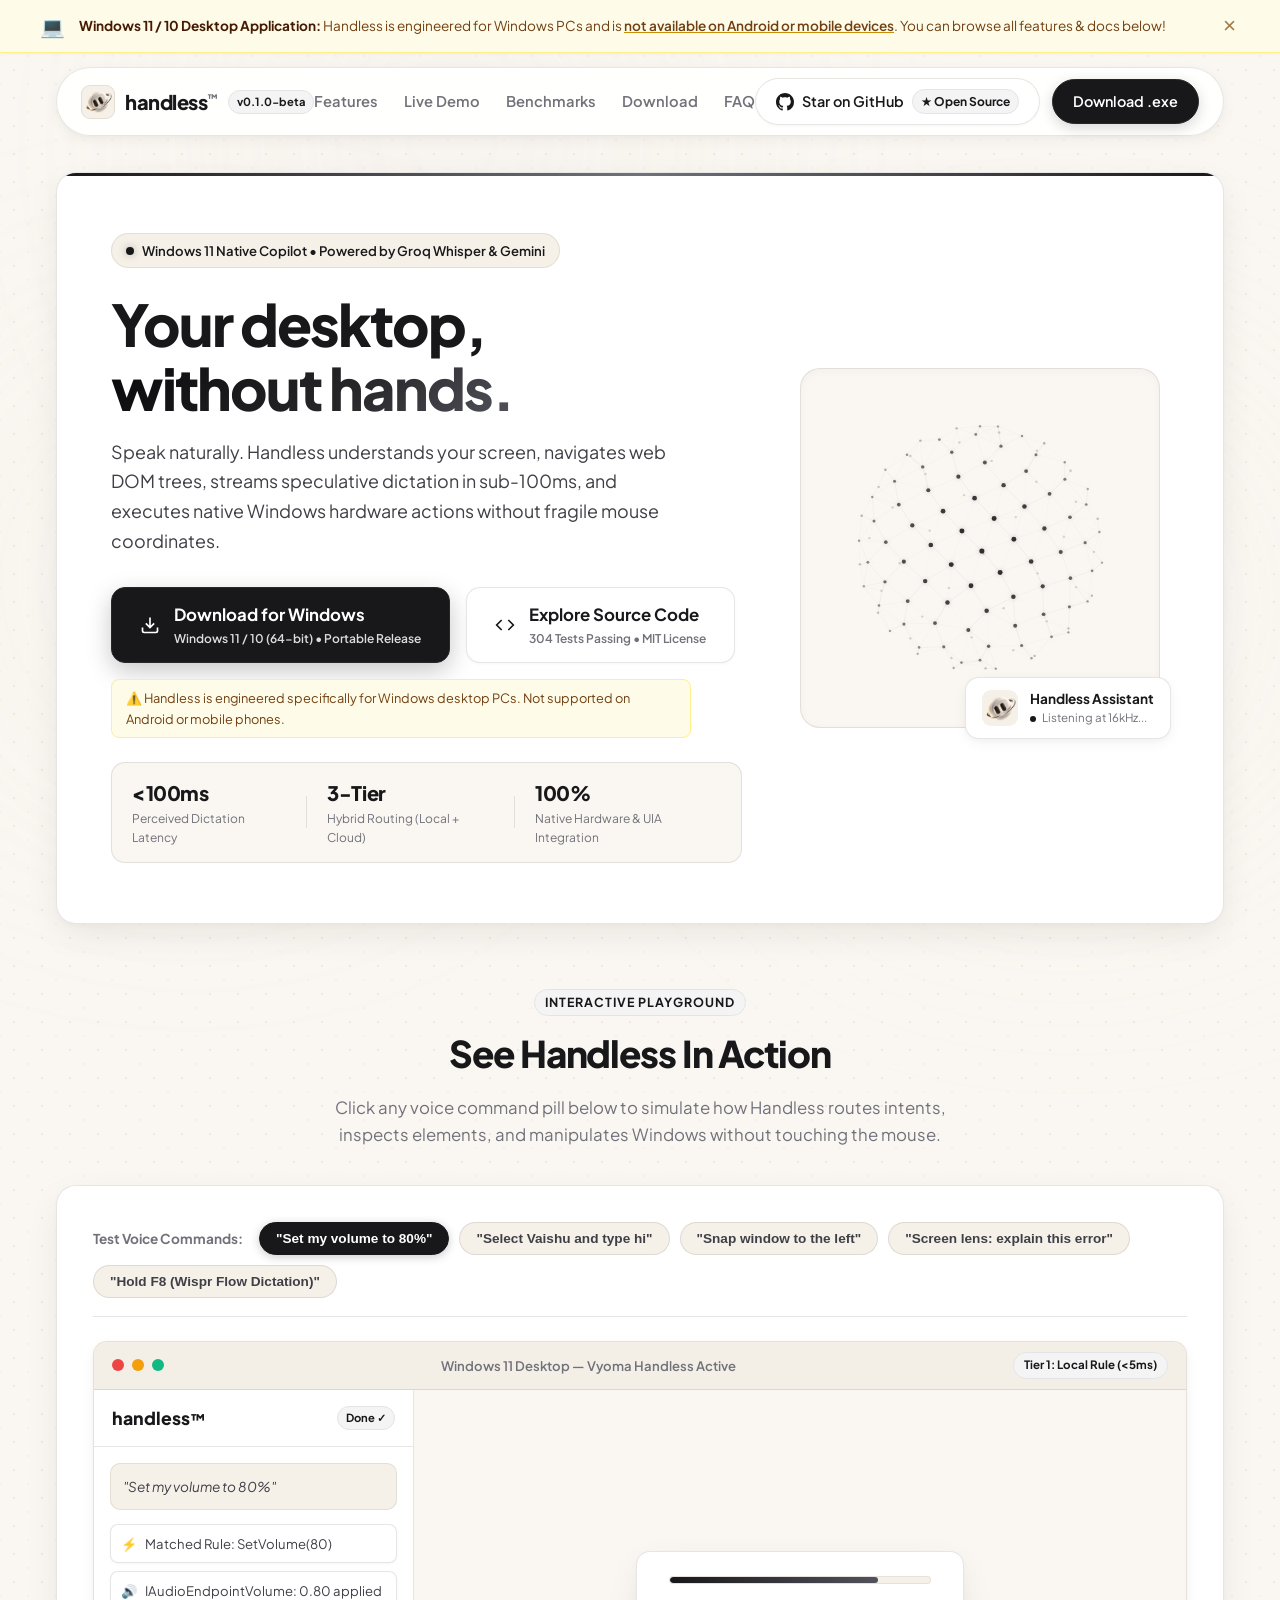
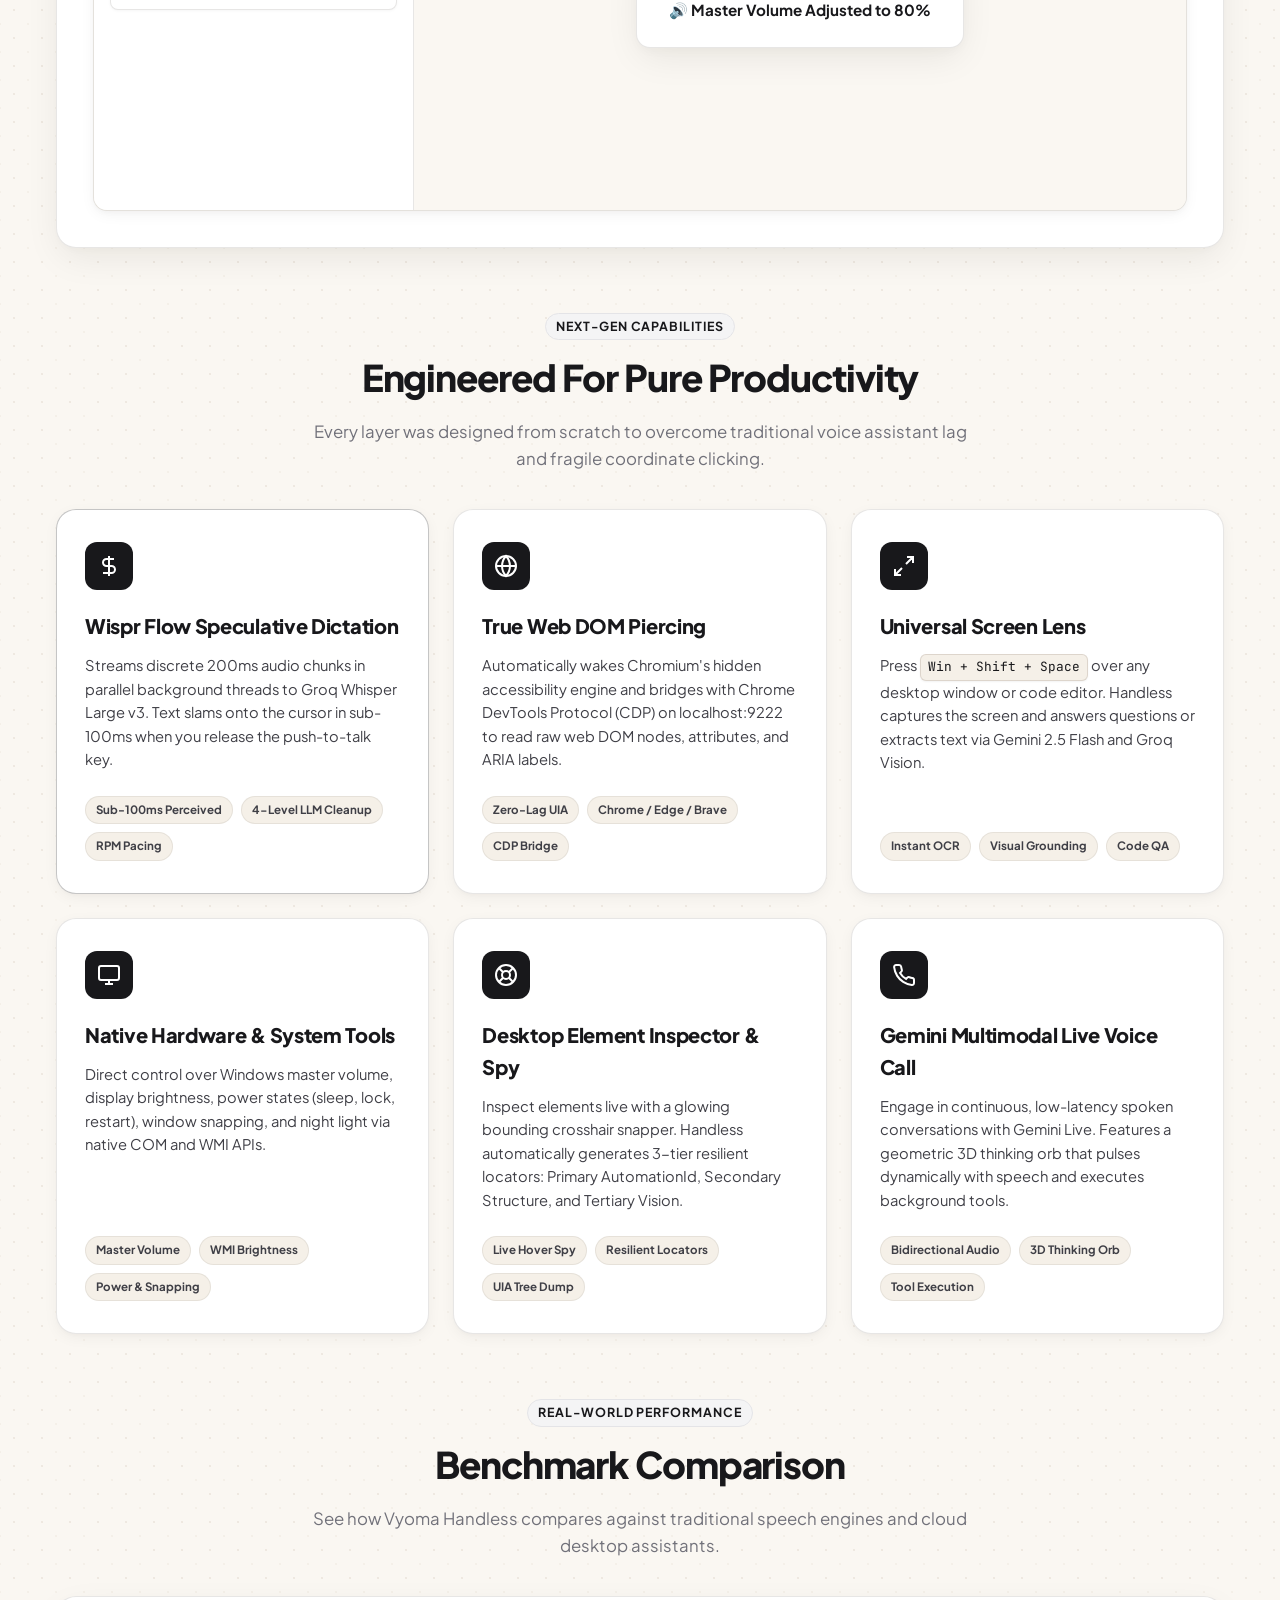
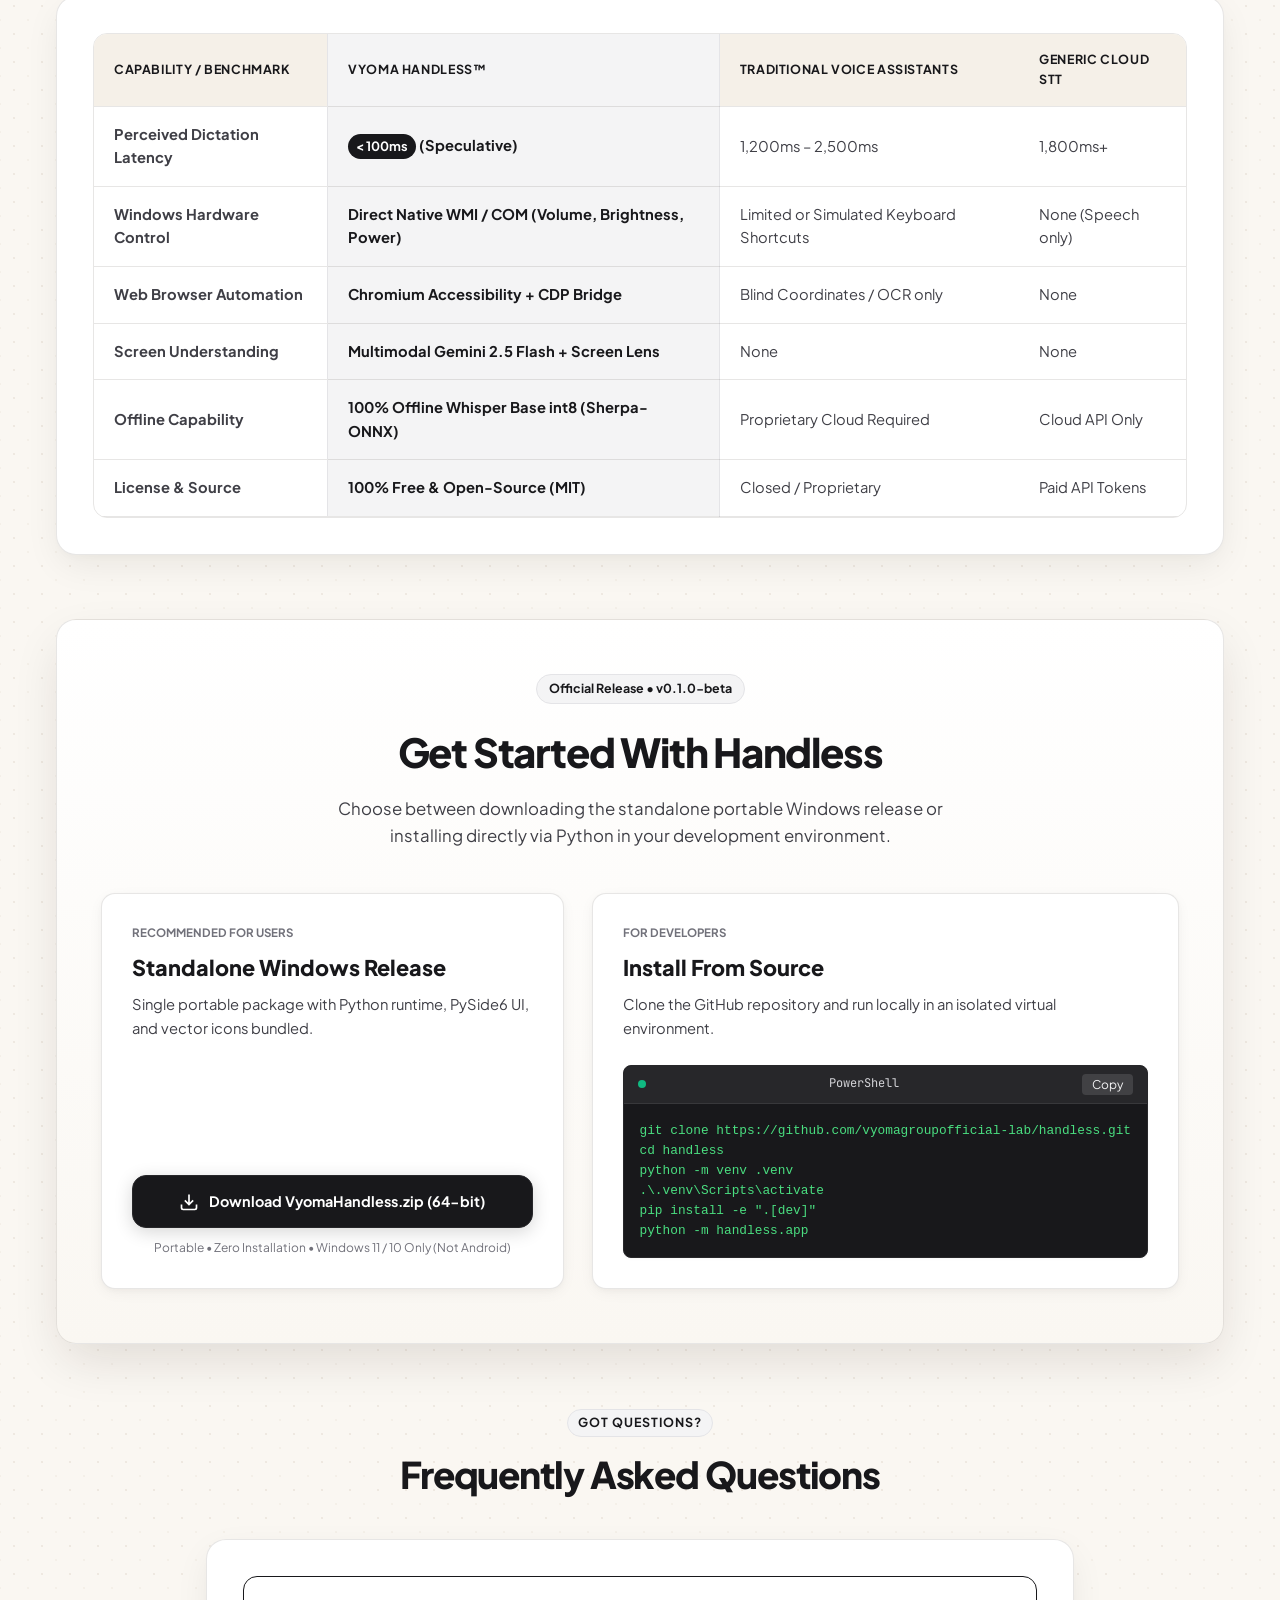
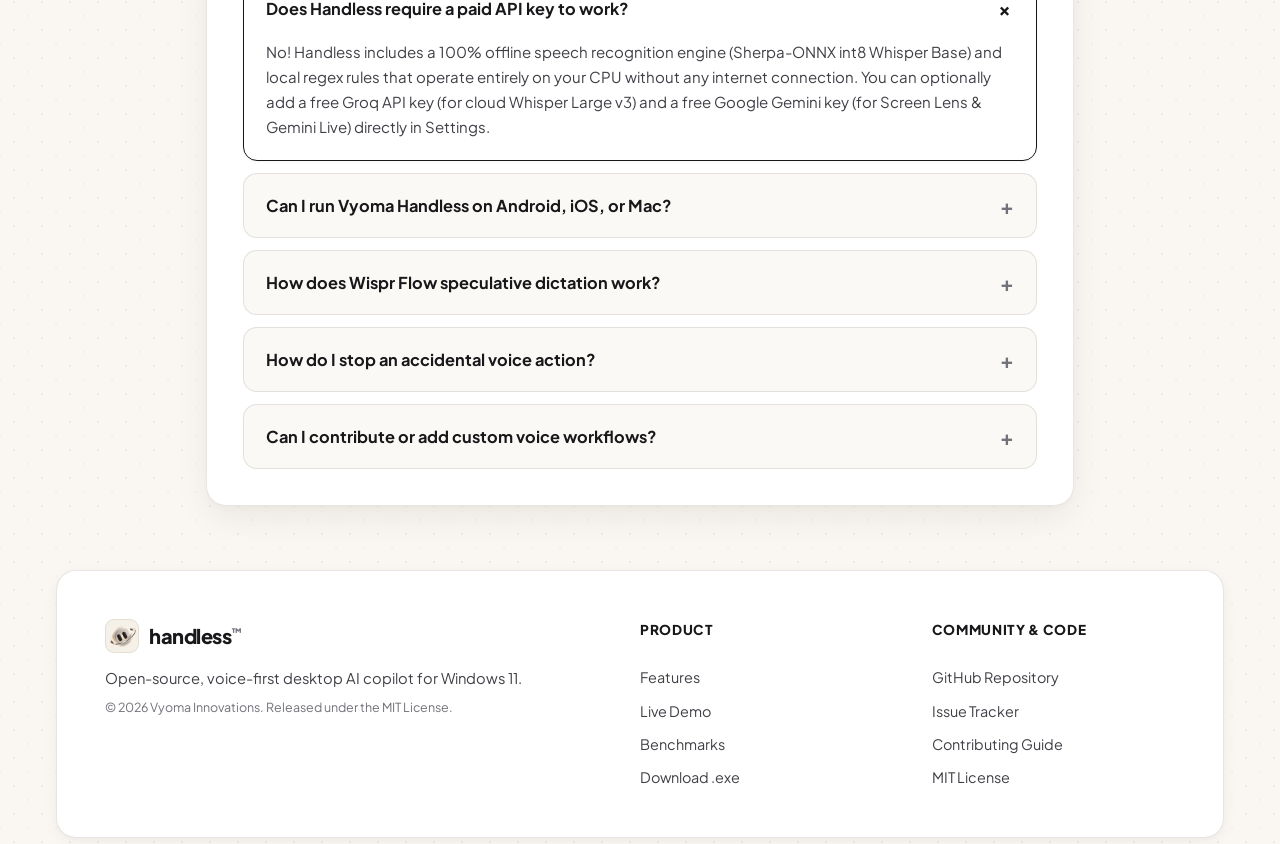
==== commit 542005e5: "style: replace purple accents with signature obsidian black and crisp white palette" ====
--- a/website/index.html
+++ b/website/index.html
@@ -589,3 +589,4 @@
   <script src="app.js"></script>
 </body>
 </html>
+
--- a/website/style.css
+++ b/website/style.css
@@ -1,6 +1,7 @@
 /* ============================================================
-   Vyoma Handless™ — Official Light Cream Textured Theme
+   Vyoma Handless™ — Official Monochrome Light Cream Theme
    Hostinger Production Stylesheet (handless.vyomagroup.online)
+   Pure Obsidian Black & Crisp White Accents on Textured Cream
    ============================================================ */
 
 :root {
@@ -9,20 +10,20 @@
   --bg-cream-subtle: #f3eee6;
   --bg-cream-card: #ffffff;
   --bg-cream-hover: #fdfbf7;
-  --bg-cream-elevated: rgba(255, 255, 255, 0.88);
+  --bg-cream-elevated: rgba(255, 255, 255, 0.92);
 
   /* Deep Rich Text Colors */
-  --text-heading: #1c1917;
-  --text-body: #44403c;
-  --text-muted: #78716c;
-  --text-dim: #a8a29e;
-
-  /* Sophisticated Accents */
-  --primary: #5b21b6;
-  --primary-accent: #6d28d9;
-  --primary-hover: #4c1d95;
-  --primary-glow: rgba(91, 33, 182, 0.2);
-  --primary-light: #f5f3ff;
+  --text-heading: #18181b;
+  --text-body: #3f3f46;
+  --text-muted: #71717a;
+  --text-dim: #a1a1aa;
+
+  /* Signature Obsidian Black & White Accents */
+  --primary: #18181b;
+  --primary-accent: #27272a;
+  --primary-hover: #09090b;
+  --primary-glow: rgba(0, 0, 0, 0.16);
+  --primary-light: #f4f4f5;
 
   --emerald: #059669;
   --emerald-light: #ecfdf5;
@@ -30,15 +31,15 @@
   --amber-light: #fffbeb;
 
   /* Subtle Warm Borders */
-  --border-cream: rgba(80, 60, 40, 0.08);
-  --border-card: rgba(80, 60, 40, 0.11);
-  --border-active: rgba(109, 40, 217, 0.35);
+  --border-cream: rgba(60, 50, 40, 0.08);
+  --border-card: rgba(60, 50, 40, 0.12);
+  --border-active: rgba(24, 24, 27, 0.35);
 
   /* Box Shadows */
-  --shadow-sm: 0 1px 2px rgba(40, 30, 20, 0.04);
-  --shadow-md: 0 4px 16px -2px rgba(40, 30, 20, 0.06), 0 2px 6px -1px rgba(40, 30, 20, 0.03);
-  --shadow-lg: 0 12px 36px -4px rgba(40, 30, 20, 0.08), 0 4px 12px -2px rgba(40, 30, 20, 0.03);
-  --shadow-xl: 0 20px 50px -6px rgba(40, 30, 20, 0.12);
+  --shadow-sm: 0 1px 3px rgba(30, 20, 10, 0.04);
+  --shadow-md: 0 4px 16px -2px rgba(30, 20, 10, 0.06), 0 2px 6px -1px rgba(30, 20, 10, 0.03);
+  --shadow-lg: 0 12px 36px -4px rgba(30, 20, 10, 0.08), 0 4px 12px -2px rgba(30, 20, 10, 0.03);
+  --shadow-xl: 0 20px 50px -6px rgba(30, 20, 10, 0.12);
 
   /* Radii & Timing */
   --radius-sm: 8px;
@@ -95,7 +96,7 @@
   left: 15%;
   width: 520px;
   height: 520px;
-  background: radial-gradient(circle, rgba(233, 213, 255, 0.8) 0%, rgba(233, 213, 255, 0) 70%);
+  background: radial-gradient(circle, rgba(230, 225, 215, 0.8) 0%, rgba(230, 225, 215, 0) 70%);
 }
 
 .glow-2 {
@@ -103,7 +104,7 @@
   right: -80px;
   width: 580px;
   height: 580px;
-  background: radial-gradient(circle, rgba(254, 240, 138, 0.6) 0%, rgba(254, 240, 138, 0) 70%);
+  background: radial-gradient(circle, rgba(245, 240, 230, 0.7) 0%, rgba(245, 240, 230, 0) 70%);
 }
 
 .glow-3 {
@@ -111,7 +112,7 @@
   left: -60px;
   width: 500px;
   height: 500px;
-  background: radial-gradient(circle, rgba(207, 250, 254, 0.7) 0%, rgba(207, 250, 254, 0) 70%);
+  background: radial-gradient(circle, rgba(235, 230, 220, 0.7) 0%, rgba(235, 230, 220, 0) 70%);
 }
 
 /* Typography & Base Helpers */
@@ -129,12 +130,12 @@
   border-radius: 6px;
   font-family: var(--font-mono);
   font-size: 0.8rem;
-  color: #292524;
+  color: #18181b;
   box-shadow: 0 1px 2px rgba(0, 0, 0, 0.05);
 }
 
 .gradient-text {
-  background: linear-gradient(135deg, #1e1b4b 0%, #4338ca 50%, #6d28d9 100%);
+  background: linear-gradient(135deg, #09090b 0%, #27272a 60%, #52525b 100%);
   -webkit-background-clip: text;
   -webkit-text-fill-color: transparent;
   display: inline-block;
@@ -227,7 +228,7 @@
 }
 
 .nav-container:hover {
-  border-color: rgba(80, 60, 40, 0.18);
+  border-color: rgba(60, 50, 40, 0.2);
   box-shadow: var(--shadow-lg);
 }
 
@@ -264,9 +265,9 @@
   font-size: 0.7rem;
   font-weight: 700;
   padding: 2px 8px;
-  background: #ede9fe;
-  border: 1px solid #ddd6fe;
-  color: #6d28d9;
+  background: #f4f4f5;
+  border: 1px solid #e4e4e7;
+  color: #18181b;
   border-radius: var(--radius-full);
 }
 
@@ -288,7 +289,7 @@
   gap: 12px;
 }
 
-/* Buttons */
+/* Buttons (Signature Monochrome Black & White) */
 .btn {
   display: inline-flex;
   align-items: center;
@@ -303,14 +304,16 @@
 }
 
 .btn-primary {
-  background: linear-gradient(135deg, #5b21b6, #4338ca);
+  background: #18181b;
   color: #ffffff;
-  box-shadow: 0 4px 14px var(--primary-glow);
+  border: 1px solid #27272a;
+  box-shadow: 0 4px 14px rgba(0, 0, 0, 0.16);
 }
 
 .btn-primary:hover {
+  background: #09090b;
   transform: translateY(-2px);
-  box-shadow: 0 6px 20px rgba(91, 33, 182, 0.35);
+  box-shadow: 0 6px 20px rgba(0, 0, 0, 0.28);
 }
 
 .btn-github {
@@ -322,17 +325,18 @@
 
 .btn-github:hover {
   background: #faf7f2;
-  border-color: rgba(80, 60, 40, 0.2);
+  border-color: rgba(60, 50, 40, 0.2);
   transform: translateY(-1px);
 }
 
 .star-badge {
   font-size: 0.75rem;
   padding: 2px 8px;
-  background: #fef3c7;
-  border: 1px solid #fde68a;
+  background: #f4f4f5;
+  border: 1px solid #e4e4e7;
   border-radius: var(--radius-full);
-  color: #b45309;
+  color: #18181b;
+  font-weight: 700;
 }
 
 /* Mobile Toggle Hamburger */
@@ -402,7 +406,7 @@
 }
 
 .drawer-link:hover {
-  color: var(--primary);
+  color: #000000;
 }
 
 .drawer-platform-tag {
@@ -420,7 +424,7 @@
 .tag-dot {
   width: 6px;
   height: 6px;
-  background: #059669;
+  background: #18181b;
   border-radius: 50%;
 }
 
@@ -453,8 +457,8 @@
   top: 0;
   left: 0;
   right: 0;
-  height: 4px;
-  background: linear-gradient(90deg, #6d28d9, #4338ca, #059669);
+  height: 3px;
+  background: linear-gradient(90deg, #18181b, #71717a, #18181b);
 }
 
 .hero-badge {
@@ -467,23 +471,23 @@
   border-radius: var(--radius-full);
   font-size: 0.82rem;
   font-weight: 600;
-  color: var(--text-muted);
+  color: var(--text-heading);
   margin-bottom: 24px;
 }
 
 .pulse-dot {
   width: 8px;
   height: 8px;
-  background-color: #059669;
+  background-color: #18181b;
   border-radius: 50%;
-  box-shadow: 0 0 10px #059669;
+  box-shadow: 0 0 8px rgba(0, 0, 0, 0.3);
   animation: pulse 2s infinite;
 }
 
 @keyframes pulse {
-  0% { transform: scale(0.95); box-shadow: 0 0 0 0 rgba(5, 150, 105, 0.7); }
-  70% { transform: scale(1); box-shadow: 0 0 0 8px rgba(5, 150, 105, 0); }
-  100% { transform: scale(0.95); box-shadow: 0 0 0 0 rgba(5, 150, 105, 0); }
+  0% { transform: scale(0.95); box-shadow: 0 0 0 0 rgba(24, 24, 27, 0.5); }
+  70% { transform: scale(1); box-shadow: 0 0 0 7px rgba(24, 24, 27, 0); }
+  100% { transform: scale(0.95); box-shadow: 0 0 0 0 rgba(24, 24, 27, 0); }
 }
 
 .hero-title {
@@ -515,17 +519,18 @@
   align-items: center;
   gap: 14px;
   padding: 14px 28px;
-  background: linear-gradient(135deg, #5b21b6, #4338ca);
-  color: #fff;
+  background: #18181b;
+  color: #ffffff;
   border-radius: var(--radius-md);
-  border: 1px solid rgba(255, 255, 255, 0.15);
-  box-shadow: 0 8px 24px rgba(91, 33, 182, 0.28);
+  border: 1px solid #27272a;
+  box-shadow: 0 8px 24px rgba(0, 0, 0, 0.22);
   transition: all var(--transition-fast);
 }
 
 .btn-hero-download:hover {
+  background: #09090b;
   transform: translateY(-2px);
-  box-shadow: 0 12px 32px rgba(91, 33, 182, 0.4);
+  box-shadow: 0 12px 32px rgba(0, 0, 0, 0.35);
 }
 
 .btn-hero-download .cta-title {
@@ -537,7 +542,7 @@
 .btn-hero-download .cta-sub {
   display: block;
   font-size: 0.75rem;
-  opacity: 0.88;
+  opacity: 0.85;
 }
 
 .btn-hero-source {
@@ -545,7 +550,7 @@
   align-items: center;
   gap: 14px;
   padding: 14px 28px;
-  background: #fbf9f5;
+  background: #ffffff;
   border: 1px solid var(--border-card);
   border-radius: var(--radius-md);
   color: var(--text-heading);
@@ -555,7 +560,7 @@
 
 .btn-hero-source:hover {
   background: #f5f0e8;
-  border-color: rgba(80, 60, 40, 0.2);
+  border-color: rgba(60, 50, 40, 0.2);
   transform: translateY(-2px);
 }
 
@@ -573,9 +578,9 @@
 
 .hero-platform-disclaimer {
   font-size: 0.8rem;
-  color: #92400e;
-  background: #fef3c7;
-  border: 1px solid #fde68a;
+  color: #713f12;
+  background: #fefce8;
+  border: 1px solid #fef08a;
   border-radius: var(--radius-sm);
   padding: 8px 14px;
   margin-bottom: 24px;
@@ -696,7 +701,7 @@
 .status-live {
   width: 6px;
   height: 6px;
-  background-color: #059669;
+  background-color: #18181b;
   border-radius: 50%;
 }
 
@@ -713,7 +718,11 @@
   font-weight: 700;
   text-transform: uppercase;
   letter-spacing: 0.08em;
-  color: var(--primary-accent);
+  color: #18181b;
+  background: #f4f4f5;
+  border: 1px solid #e4e4e7;
+  padding: 3px 10px;
+  border-radius: var(--radius-full);
   margin-bottom: 8px;
 }
 
@@ -782,10 +791,10 @@
 }
 
 .cmd-pill.active {
-  background: #ede9fe;
-  border-color: #c4b5fd;
-  color: #5b21b6;
-  box-shadow: 0 2px 8px rgba(91, 33, 182, 0.15);
+  background: #18181b;
+  border-color: #18181b;
+  color: #ffffff;
+  box-shadow: 0 2px 10px rgba(0, 0, 0, 0.2);
 }
 
 /* Simulator Viewport (Simulated Windows 11 Desktop) */
@@ -831,9 +840,9 @@
   font-size: 0.72rem;
   padding: 3px 10px;
   border-radius: var(--radius-full);
-  background: #ecfdf5;
-  border: 1px solid #a7f3d0;
-  color: #065f46;
+  background: #f4f4f5;
+  border: 1px solid #e4e4e7;
+  color: #18181b;
   font-weight: 700;
 }
 
@@ -878,10 +887,11 @@
 .sim-chip {
   font-size: 0.7rem;
   padding: 2px 8px;
-  background: #ecfdf5;
-  color: #047857;
+  background: #f4f4f5;
+  color: #18181b;
   font-weight: 700;
   border-radius: 12px;
+  border: 1px solid #e4e4e7;
 }
 
 .sim-sidebar-body {
@@ -966,7 +976,7 @@
 
 .hud-slider-fill {
   height: 100%;
-  background: linear-gradient(90deg, #6d28d9, #059669);
+  background: linear-gradient(90deg, #18181b, #52525b);
   border-radius: 4px;
   transition: width 0.4s ease;
 }
@@ -1005,14 +1015,15 @@
 
 .feature-card:hover {
   background: var(--bg-cream-hover);
-  border-color: rgba(80, 60, 40, 0.2);
+  border-color: rgba(60, 50, 40, 0.22);
   transform: translateY(-4px);
   box-shadow: var(--shadow-lg);
 }
 
 .highlight-card {
-  border-color: #c4b5fd;
-  background: linear-gradient(180deg, #faf5ff 0%, #ffffff 100%);
+  border-color: rgba(24, 24, 27, 0.25);
+  background: #ffffff;
+  box-shadow: var(--shadow-md);
 }
 
 .feature-icon-wrapper {
@@ -1023,14 +1034,15 @@
   align-items: center;
   justify-content: center;
   margin-bottom: 20px;
-}
-
-.feature-icon-wrapper.purple { background: #ede9fe; color: #6d28d9; }
-.feature-icon-wrapper.cyan { background: #ecfdf5; color: #059669; }
-.feature-icon-wrapper.amber { background: #fef3c7; color: #d97706; }
-.feature-icon-wrapper.emerald { background: #d1fae5; color: #047857; }
-.feature-icon-wrapper.blue { background: #dbeafe; color: #1d4ed8; }
-.feature-icon-wrapper.rose { background: #ffe4e6; color: #e11d48; }
+  background: #18181b;
+  color: #ffffff;
+}
+
+.feature-icon-wrapper.alt {
+  background: #f4f4f5;
+  color: #18181b;
+  border: 1px solid #e4e4e7;
+}
 
 .feature-title {
   font-size: 1.25rem;
@@ -1111,19 +1123,18 @@
 
 .benchmark-table th.highlight-col,
 .benchmark-table td.highlight-col {
-  background: #faf5ff;
-  border-left: 1px solid #ddd6fe;
-  border-right: 1px solid #ddd6fe;
-  color: #4c1d95;
-  font-weight: 600;
+  background: #f4f4f5;
+  border-left: 1px solid #e4e4e7;
+  border-right: 1px solid #e4e4e7;
+  color: #18181b;
+  font-weight: 700;
 }
 
 .badge-fast {
   display: inline-block;
   padding: 2px 8px;
-  background: #d1fae5;
-  border: 1px solid #6ee7b7;
-  color: #065f46;
+  background: #18181b;
+  color: #ffffff;
   border-radius: var(--radius-full);
   font-weight: 700;
   font-size: 0.8rem;
@@ -1140,7 +1151,7 @@
 
 .download-box {
   background: linear-gradient(180deg, #ffffff 0%, #faf7f2 100%);
-  border: 1px solid var(--border-active);
+  border: 1px solid var(--border-card);
   border-radius: var(--radius-lg);
   padding: 54px 44px;
   text-align: center;
@@ -1152,9 +1163,9 @@
   font-size: 0.78rem;
   font-weight: 700;
   padding: 4px 12px;
-  background: #ede9fe;
-  border: 1px solid #ddd6fe;
-  color: #6d28d9;
+  background: #f4f4f5;
+  border: 1px solid #e4e4e7;
+  color: #18181b;
   border-radius: var(--radius-full);
   margin-bottom: 16px;
 }
@@ -1196,7 +1207,7 @@
   font-size: 0.72rem;
   font-weight: 700;
   text-transform: uppercase;
-  color: var(--primary-accent);
+  color: var(--text-muted);
   display: block;
   margin-bottom: 8px;
 }
@@ -1219,18 +1230,20 @@
   align-items: center;
   justify-content: center;
   gap: 10px;
-  background: linear-gradient(135deg, #5b21b6, #4338ca);
-  color: #fff;
+  background: #18181b;
+  color: #ffffff;
   padding: 14px 24px;
   border-radius: var(--radius-md);
   font-weight: 700;
-  box-shadow: 0 4px 18px var(--primary-glow);
+  border: 1px solid #27272a;
+  box-shadow: 0 4px 18px rgba(0, 0, 0, 0.16);
   transition: all var(--transition-fast);
 }
 
 .btn-download-primary:hover {
+  background: #09090b;
   transform: translateY(-2px);
-  box-shadow: 0 8px 26px rgba(91, 33, 182, 0.4);
+  box-shadow: 0 8px 26px rgba(0, 0, 0, 0.28);
 }
 
 .file-meta {
@@ -1243,8 +1256,8 @@
 
 /* Code Terminal */
 .code-terminal {
-  background: #1c1917;
-  border: 1px solid rgba(80, 60, 40, 0.2);
+  background: #18181b;
+  border: 1px solid #27272a;
   border-radius: var(--radius-sm);
   overflow: hidden;
   box-shadow: var(--shadow-sm);
@@ -1255,7 +1268,7 @@
   align-items: center;
   justify-content: space-between;
   padding: 8px 14px;
-  background: #292524;
+  background: #27272a;
   border-bottom: 1px solid rgba(255, 255, 255, 0.08);
 }
 
@@ -1269,13 +1282,13 @@
 .term-title {
   font-size: 0.75rem;
   font-family: var(--font-mono);
-  color: #d6d3d1;
+  color: #d4d4d8;
 }
 
 .btn-copy {
-  background: rgba(255, 255, 255, 0.1);
+  background: rgba(255, 255, 255, 0.12);
   border: none;
-  color: #f5f5f4;
+  color: #f4f4f5;
   padding: 3px 10px;
   border-radius: 4px;
   font-size: 0.75rem;
@@ -1285,7 +1298,7 @@
 }
 
 .btn-copy:hover {
-  background: rgba(255, 255, 255, 0.2);
+  background: rgba(255, 255, 255, 0.22);
 }
 
 .code-terminal pre {
@@ -1329,7 +1342,7 @@
 }
 
 .faq-item.active {
-  border-color: #c4b5fd;
+  border-color: #18181b;
   background: #ffffff;
   box-shadow: var(--shadow-sm);
 }
@@ -1358,7 +1371,7 @@
 
 .faq-item.active .faq-icon {
   transform: rotate(45deg);
-  color: var(--primary);
+  color: #18181b;
 }
 
 .faq-answer {
@@ -1428,14 +1441,14 @@
 }
 
 .footer-links-col a:hover {
-  color: var(--primary);
+  color: #000000;
 }
 
 /* Mobile Modal Dialog */
 .modal-backdrop {
   position: fixed;
   inset: 0;
-  background: rgba(30, 20, 10, 0.6);
+  background: rgba(24, 24, 27, 0.65);
   backdrop-filter: blur(8px);
   z-index: 1000;
   display: none;
@@ -1476,9 +1489,9 @@
   font-size: 0.75rem;
   font-weight: 700;
   padding: 3px 10px;
-  background: #fef3c7;
-  border: 1px solid #fde68a;
-  color: #92400e;
+  background: #f4f4f5;
+  border: 1px solid #e4e4e7;
+  color: #18181b;
   border-radius: var(--radius-full);
 }
 
@@ -1511,14 +1524,14 @@
 }
 
 .modal-tip {
-  background: #fefce8;
+  background: #f5f0e8;
   border-radius: var(--radius-sm);
   padding: 12px;
   font-size: 0.82rem;
-  color: #713f12;
+  color: var(--text-heading);
   line-height: 1.5;
   margin-bottom: 22px;
-  border: 1px solid #fef08a;
+  border: 1px solid rgba(80, 60, 40, 0.1);
 }
 
 .modal-actions {
@@ -1536,7 +1549,8 @@
 
 .modal-footer-link a {
   text-decoration: underline;
-  color: var(--primary);
+  color: #18181b;
+  font-weight: 600;
 }
 
 /* Responsive Media Queries */
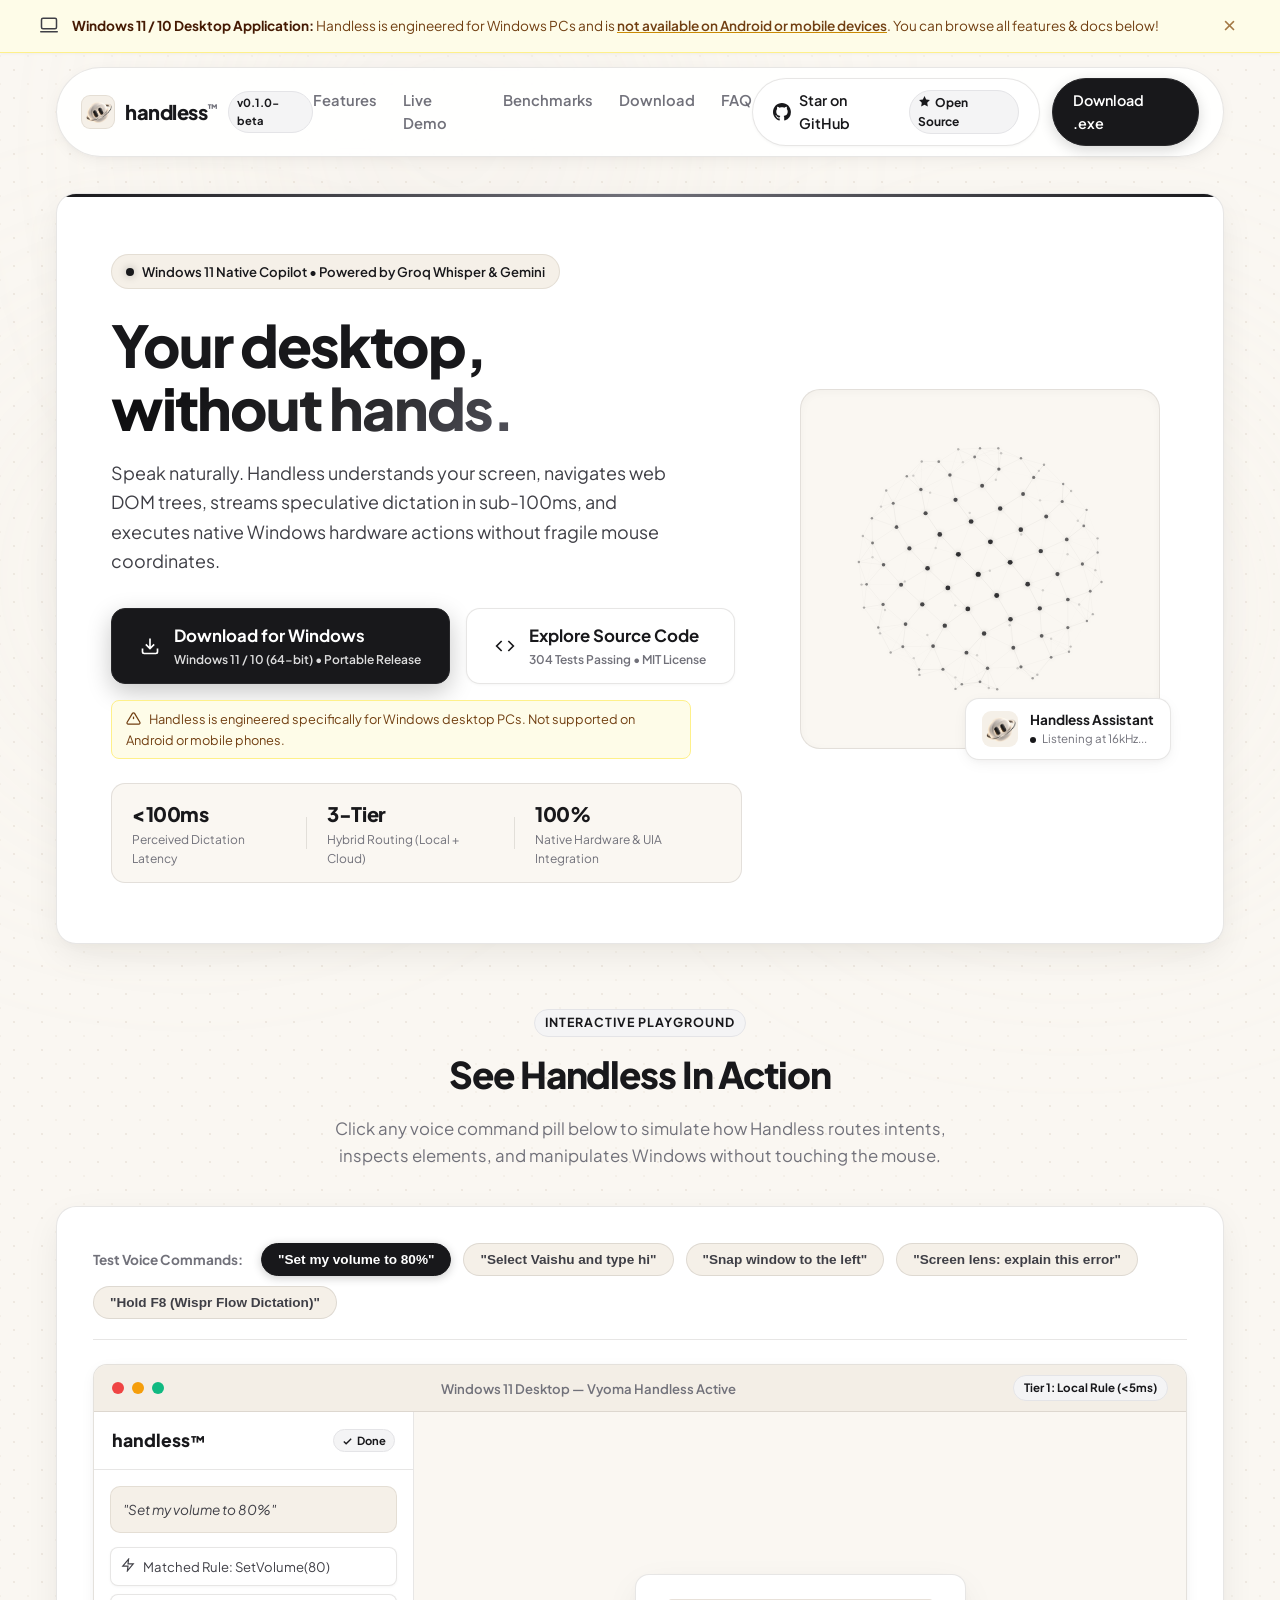
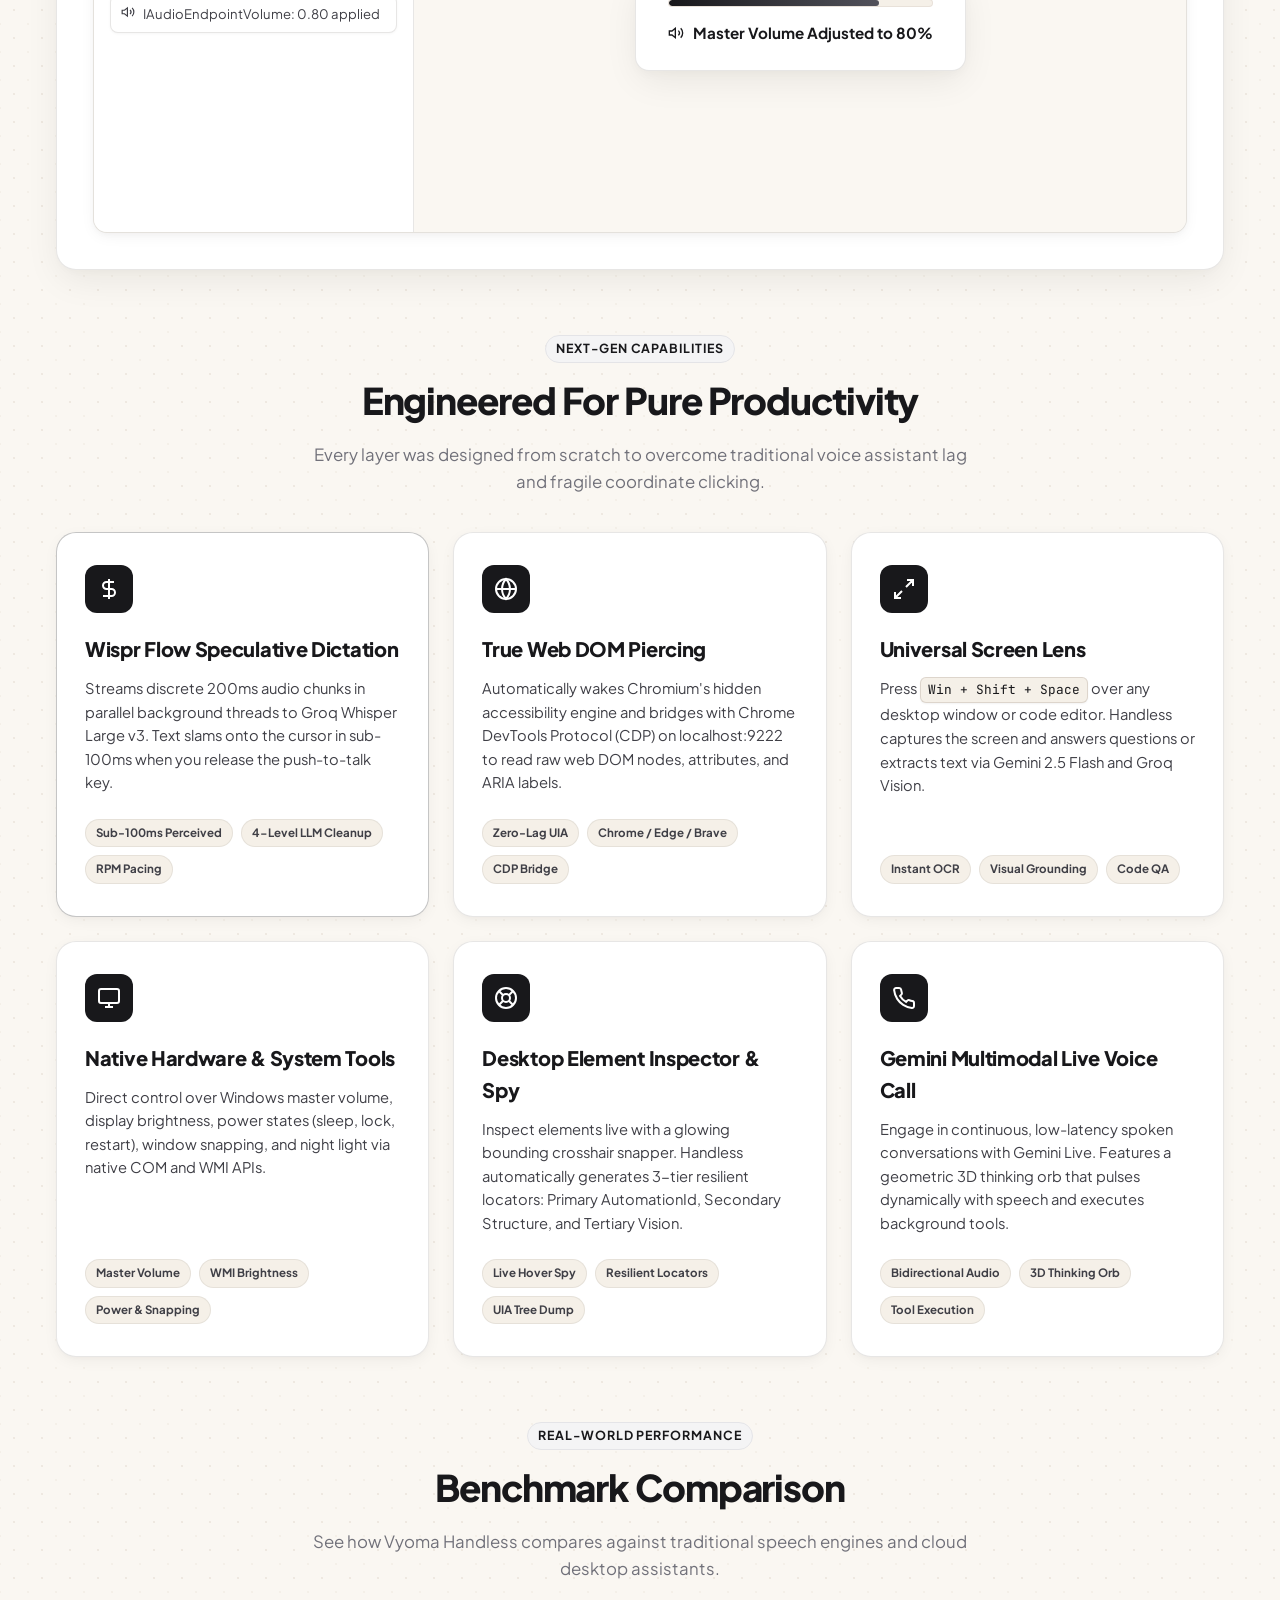
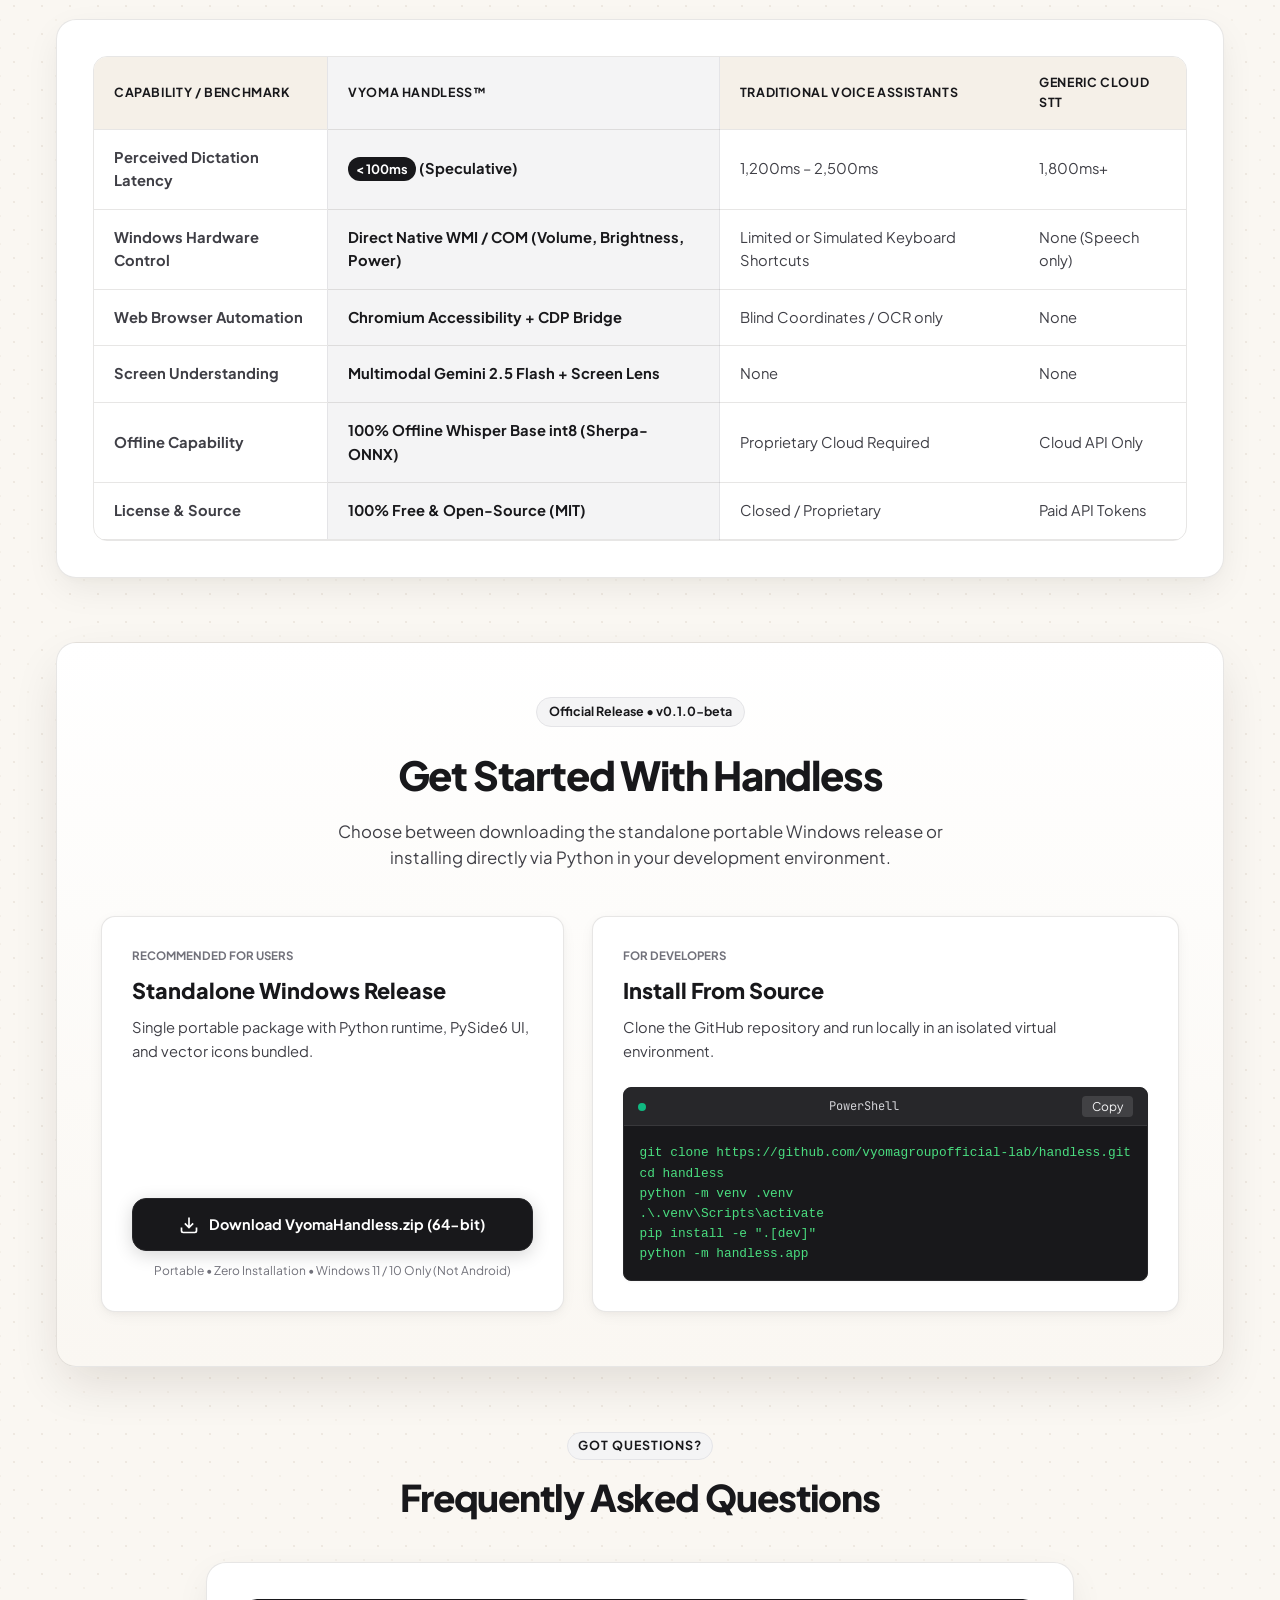
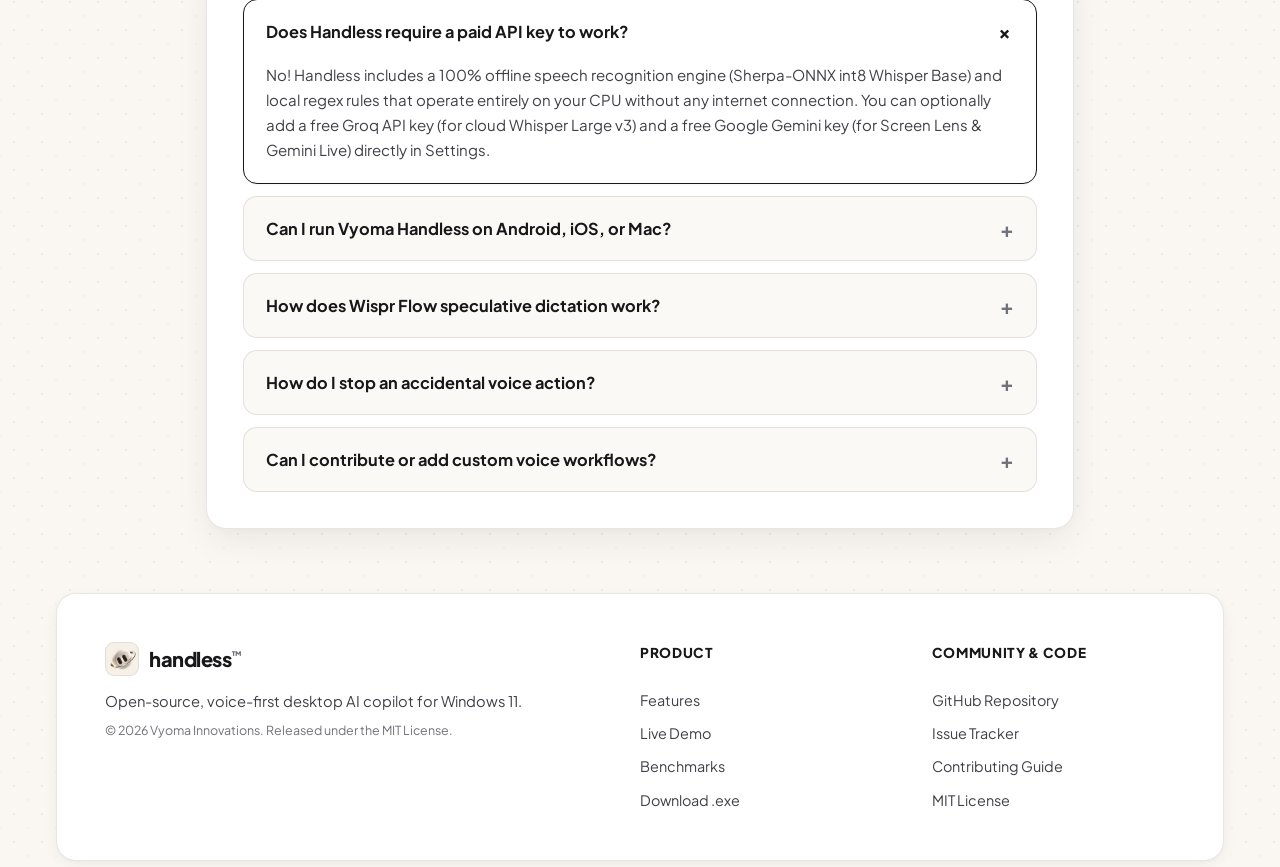
==== commit b6113d46: "style: replace all emoji characters with vector SVG icons and fix pill wrapping" ====
--- a/website/index.html
+++ b/website/index.html
@@ -26,7 +26,12 @@
   <!-- Mobile / Android Device Banner Notice -->
   <div class="mobile-device-banner" id="mobileDeviceBanner">
     <div class="mobile-banner-content">
-      <span class="banner-icon">💻</span>
+      <span class="banner-icon">
+        <svg viewBox="0 0 24 24" width="18" height="18" fill="none" stroke="currentColor" stroke-width="2" stroke-linecap="round" stroke-linejoin="round">
+          <rect x="2" y="3" width="20" height="14" rx="2" ry="2"/>
+          <line x1="1" y1="21" x2="23" y2="21"/>
+        </svg>
+      </span>
       <div class="banner-text">
         <strong>Windows 11 / 10 Desktop Application:</strong> Handless is engineered for Windows PCs and is <u>not available on Android or mobile devices</u>. You can browse all features & docs below!
       </div>
@@ -62,7 +67,12 @@
             <path d="M12 0C5.37 0 0 5.37 0 12c0 5.31 3.435 9.795 8.205 11.385.6.105.825-.255.825-.57 0-.285-.015-1.23-.015-2.235-3.015.555-3.795-.735-4.035-1.41-.135-.345-.72-1.41-1.23-1.695-.42-.225-1.02-.78-.015-.795.945-.015 1.62.87 1.845 1.23 1.08 1.815 2.805 1.305 3.495.99.105-.78.42-1.305.765-1.605-2.67-.3-5.46-1.335-5.46-5.925 0-1.305.465-2.385 1.23-3.225-.12-.3-.54-1.53.12-3.18 0 0 1.005-.315 3.3 1.23.96-.27 1.98-.405 3-.405s2.04.135 3 .405c2.295-1.56 3.3-1.23 3.3-1.23.66 1.65.24 2.88.12 3.18.765.84 1.23 1.905 1.23 3.225 0 4.605-2.805 5.625-5.475 5.925.435.375.81 1.095.81 2.22 0 1.605-.015 2.895-.015 3.3 0 .315.225.69.825.57A12.02 12.02 0 0024 12c0-6.63-5.37-12-12-12z"/>
           </svg>
           <span>Star on GitHub</span>
-          <span class="star-badge">★ Open Source</span>
+          <span class="star-badge">
+            <svg viewBox="0 0 24 24" width="13" height="13" fill="currentColor" style="vertical-align: -1px; margin-right: 2px;">
+              <polygon points="12 2 15.09 8.26 22 9.27 17 14.14 18.18 21.02 12 17.77 5.82 21.02 7 14.14 2 9.27 8.91 8.26 12 2"/>
+            </svg>
+            Open Source
+          </span>
         </a>
         <a href="#download" class="btn btn-primary download-trigger">Download .exe</a>
         <button class="mobile-toggle-btn" id="mobileToggleBtn" aria-label="Open Navigation">
@@ -132,7 +142,12 @@
         </div>
 
         <div class="hero-platform-disclaimer">
-          <span>⚠️ Handless is engineered specifically for Windows desktop PCs. Not supported on Android or mobile phones.</span>
+          <svg viewBox="0 0 24 24" width="15" height="15" fill="none" stroke="currentColor" stroke-width="2" style="vertical-align: -2px; margin-right: 6px; flex-shrink: 0;">
+            <path d="M10.29 3.86L1.82 18a2 2 0 0 0 1.71 3h16.94a2 2 0 0 0 1.71-3L13.71 3.86a2 2 0 0 0-3.42 0z"/>
+            <line x1="12" y1="9" x2="12" y2="13"/>
+            <line x1="12" y1="17" x2="12.01" y2="17"/>
+          </svg>
+          <span>Handless is engineered specifically for Windows desktop PCs. Not supported on Android or mobile phones.</span>
         </div>
 
         <!-- Quick Stats Pills -->
@@ -207,7 +222,10 @@
             <div class="sim-sidebar" id="simSidebar">
               <div class="sim-sidebar-header">
                 <span class="sim-brand">handless<small>™</small></span>
-                <span class="sim-chip" id="simActionState">Done ✓</span>
+                <span class="sim-chip" id="simActionState">
+                  <svg viewBox="0 0 24 24" width="11" height="11" fill="none" stroke="currentColor" stroke-width="3" style="vertical-align: middle; margin-right: 2px;"><polyline points="20 6 9 17 4 12"/></svg>
+                  Done
+                </span>
               </div>
               <div class="sim-sidebar-body">
                 <div class="sim-prompt-box">
@@ -215,11 +233,15 @@
                 </div>
                 <div class="sim-action-log" id="simActionLog">
                   <div class="log-entry">
-                    <span class="log-icon">⚡</span>
+                    <span class="log-icon">
+                      <svg viewBox="0 0 24 24" width="14" height="14" fill="none" stroke="currentColor" stroke-width="2"><polygon points="13 2 3 14 12 14 11 22 21 10 12 10 13 2"/></svg>
+                    </span>
                     <span class="log-text">Matched Rule: SetVolume(80)</span>
                   </div>
                   <div class="log-entry">
-                    <span class="log-icon">🔊</span>
+                    <span class="log-icon">
+                      <svg viewBox="0 0 24 24" width="14" height="14" fill="none" stroke="currentColor" stroke-width="2"><polygon points="11 5 6 9 2 9 2 15 6 15 11 19 11 5"/><path d="M19.07 4.93a10 10 0 0 1 0 14.14M15.54 8.46a5 5 0 0 1 0 7.07"/></svg>
+                    </span>
                     <span class="log-text">IAudioEndpointVolume: 0.80 applied</span>
                   </div>
                 </div>
@@ -233,7 +255,10 @@
                   <div class="hud-slider-track">
                     <div class="hud-slider-fill" id="hudSliderFill" style="width: 80%;"></div>
                   </div>
-                  <span class="hud-label" id="hudLabel">🔊 Master Volume Adjusted to 80%</span>
+                  <span class="hud-label" id="hudLabel">
+                    <svg viewBox="0 0 24 24" width="16" height="16" fill="none" stroke="currentColor" stroke-width="2" style="vertical-align: -2px; margin-right: 6px;"><polygon points="11 5 6 9 2 9 2 15 6 15 11 19 11 5"/><path d="M19.07 4.93a10 10 0 0 1 0 14.14M15.54 8.46a5 5 0 0 1 0 7.07"/></svg>
+                    Master Volume Adjusted to 80%
+                  </span>
                 </div>
               </div>
             </div>
@@ -566,7 +591,10 @@
   <div class="modal-backdrop" id="mobileModal">
     <div class="modal-card">
       <div class="modal-header">
-        <span class="modal-badge">⚠️ Windows PC Only</span>
+        <span class="modal-badge">
+          <svg viewBox="0 0 24 24" width="13" height="13" fill="none" stroke="currentColor" stroke-width="2" style="vertical-align: -1px; margin-right: 4px;"><path d="M10.29 3.86L1.82 18a2 2 0 0 0 1.71 3h16.94a2 2 0 0 0 1.71-3L13.71 3.86a2 2 0 0 0-3.42 0z"/><line x1="12" y1="9" x2="12" y2="13"/><line x1="12" y1="17" x2="12.01" y2="17"/></svg>
+          Windows PC Only
+        </span>
         <button class="modal-close" id="modalClose" aria-label="Close modal">&times;</button>
       </div>
       <h3 class="modal-title">Not Compatible With Android</h3>
@@ -574,11 +602,18 @@
         Vyoma Handless is a native 64-bit Windows software package (.exe) designed for Windows 11 / 10 PCs. It cannot run or install on Android phones or tablets.
       </p>
       <div class="modal-tip">
-        💡 <strong>Tip:</strong> Copy the download link to send to your PC via WhatsApp/Email, or star our GitHub repo so you can find it later on your desktop.
+        <svg viewBox="0 0 24 24" width="16" height="16" fill="none" stroke="currentColor" stroke-width="2" style="vertical-align: -2px; margin-right: 6px;"><path d="M9 18h6m-4 4h2m-5-8.5a6 6 0 1 1 8 0c-.8.8-1.5 2-1.5 3.5h-5c0-1.5-.7-2.7-1.5-3.5z"/></svg>
+        <strong>Tip:</strong> Copy the download link to send to your PC via WhatsApp/Email, or star our GitHub repo so you can find it later on your desktop.
       </div>
       <div class="modal-actions">
-        <button class="btn btn-primary w-full" id="btnCopyDesktopLink">📋 Copy PC Download Link</button>
-        <a href="https://github.com/vyomagroupofficial-lab/handless" target="_blank" class="btn btn-github w-full">⭐ Star On GitHub</a>
+        <button class="btn btn-primary w-full" id="btnCopyDesktopLink">
+          <svg viewBox="0 0 24 24" width="16" height="16" fill="none" stroke="currentColor" stroke-width="2"><rect x="9" y="9" width="13" height="13" rx="2" ry="2"/><path d="M5 15H4a2 2 0 0 1-2-2V4a2 2 0 0 1 2-2h9a2 2 0 0 1 2 2v1"/></svg>
+          <span>Copy PC Download Link</span>
+        </button>
+        <a href="https://github.com/vyomagroupofficial-lab/handless" target="_blank" class="btn btn-github w-full">
+          <svg viewBox="0 0 24 24" width="16" height="16" fill="currentColor"><polygon points="12 2 15.09 8.26 22 9.27 17 14.14 18.18 21.02 12 17.77 5.82 21.02 7 14.14 2 9.27 8.91 8.26 12 2"/></svg>
+          <span>Star On GitHub</span>
+        </a>
       </div>
       <div class="modal-footer-link">
         <a href="downloads/VyomaHandless-v0.1.0-windows-x64.zip" download>Download file anyway (to transfer to PC)</a>
--- a/website/style.css
+++ b/website/style.css
@@ -754,15 +754,16 @@
   border-radius: var(--radius-lg);
   padding: 36px;
   box-shadow: var(--shadow-lg);
+  overflow: visible;
 }
 
 .simulator-controls {
   display: flex;
   align-items: center;
-  gap: 10px;
+  gap: 10px 12px;
   flex-wrap: wrap;
   margin-bottom: 24px;
-  padding-bottom: 18px;
+  padding-bottom: 20px;
   border-bottom: 1px solid var(--border-card);
 }
 
@@ -771,6 +772,7 @@
   font-weight: 700;
   color: var(--text-muted);
   margin-right: 6px;
+  white-space: nowrap;
 }
 
 .cmd-pill {
@@ -782,6 +784,7 @@
   font-size: 0.85rem;
   font-weight: 600;
   cursor: pointer;
+  white-space: nowrap;
   transition: all var(--transition-fast);
 }
 
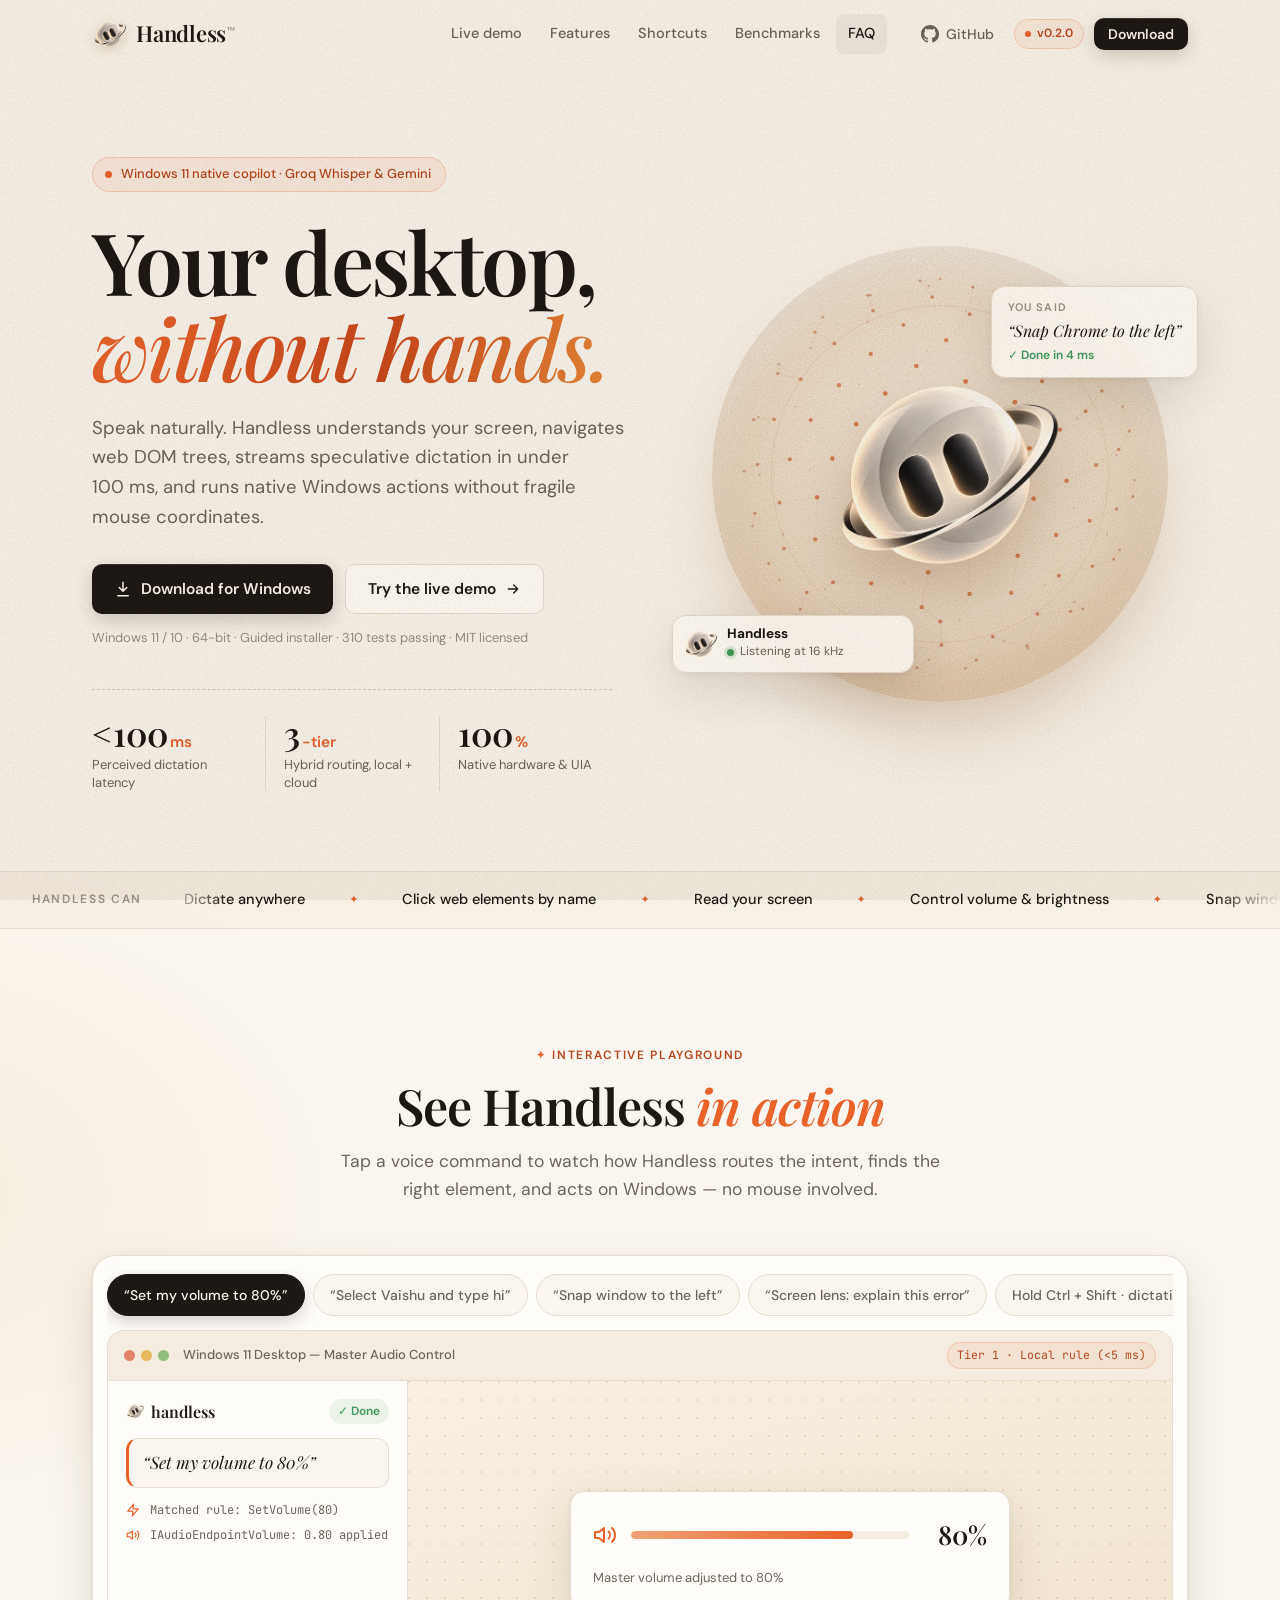
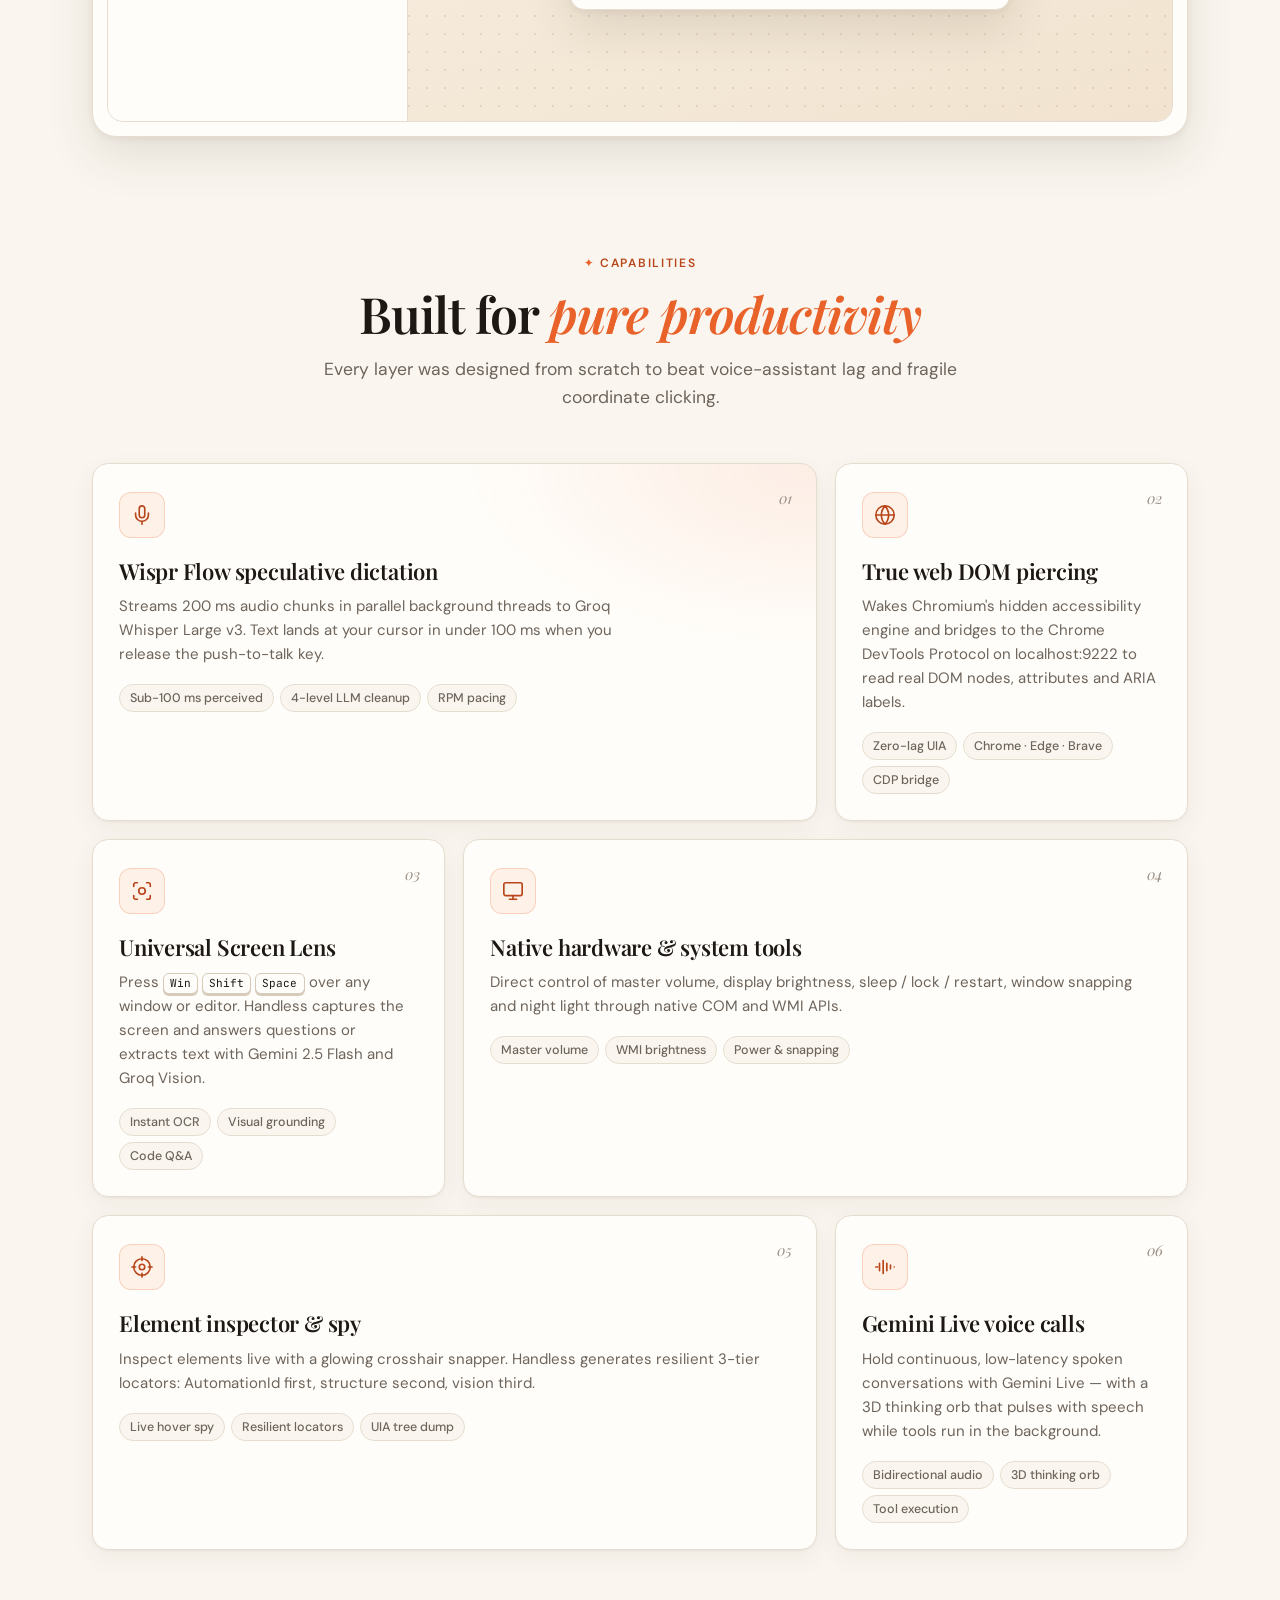
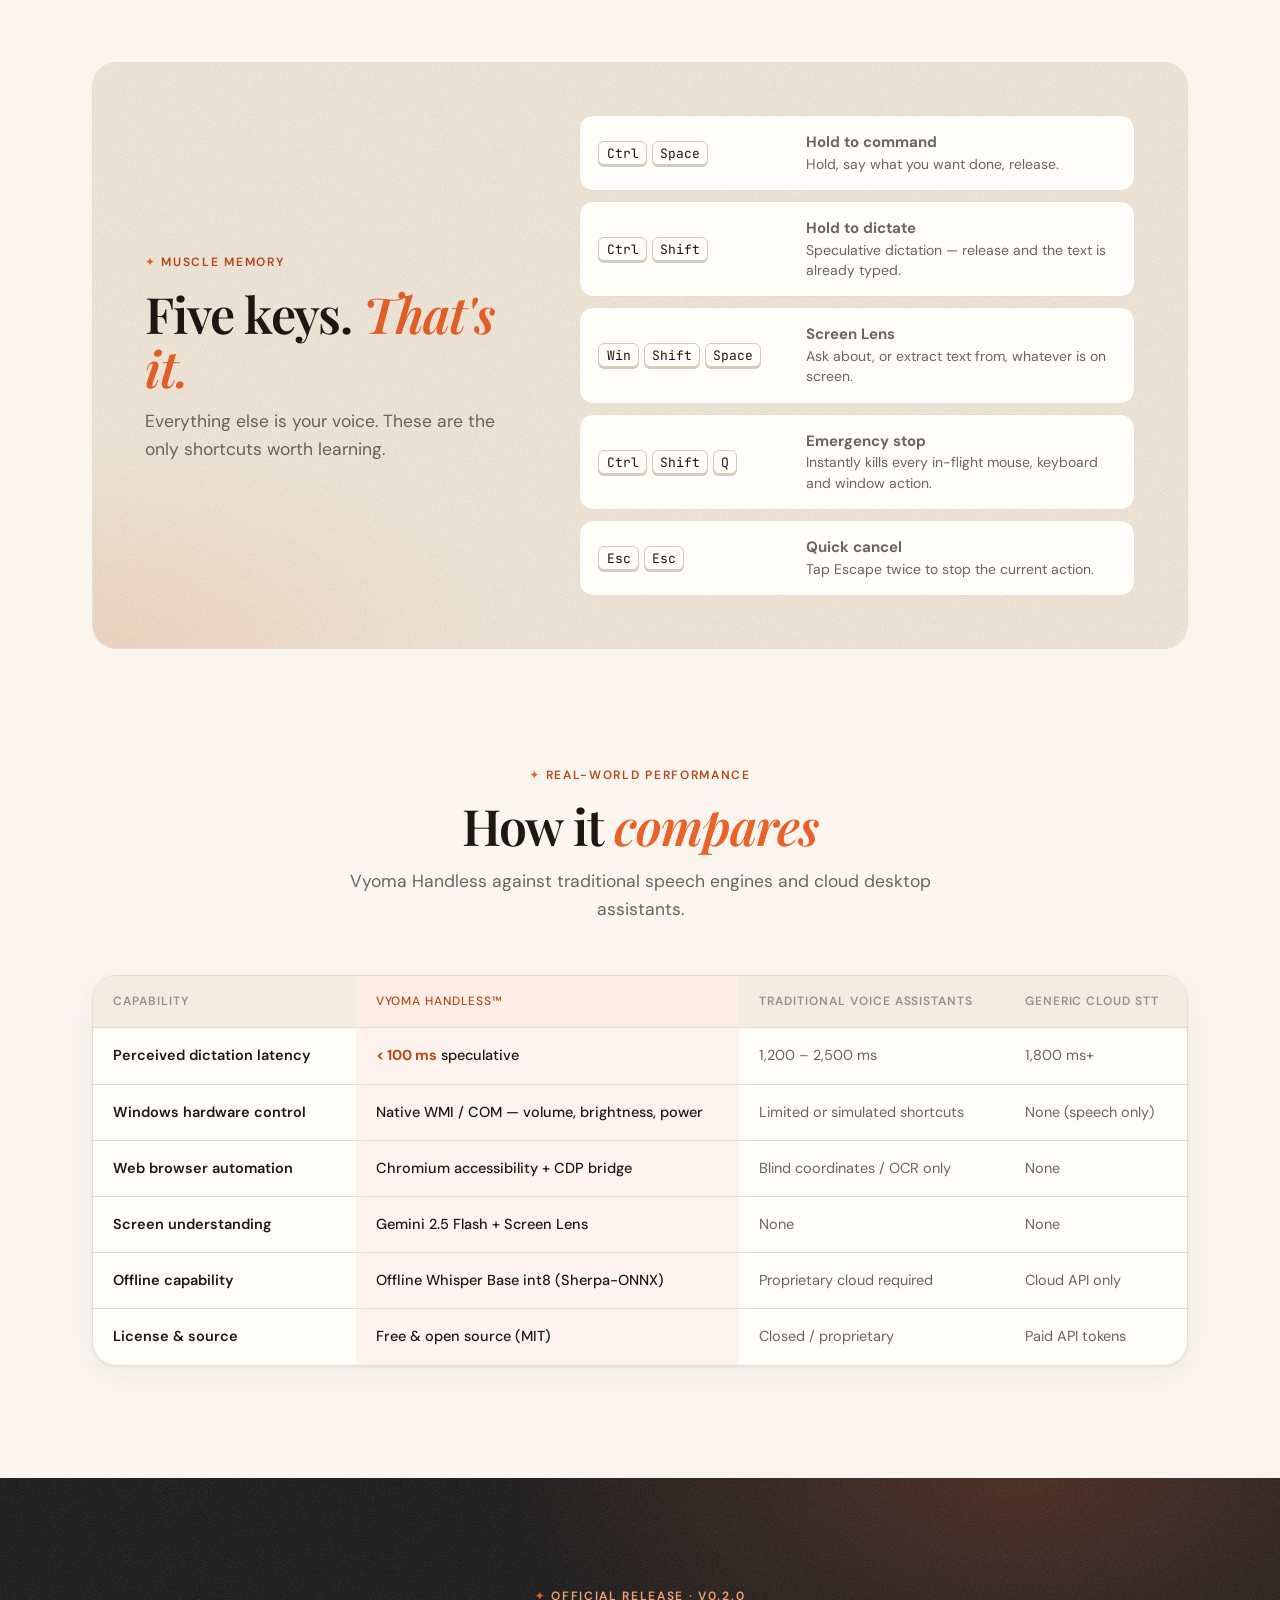
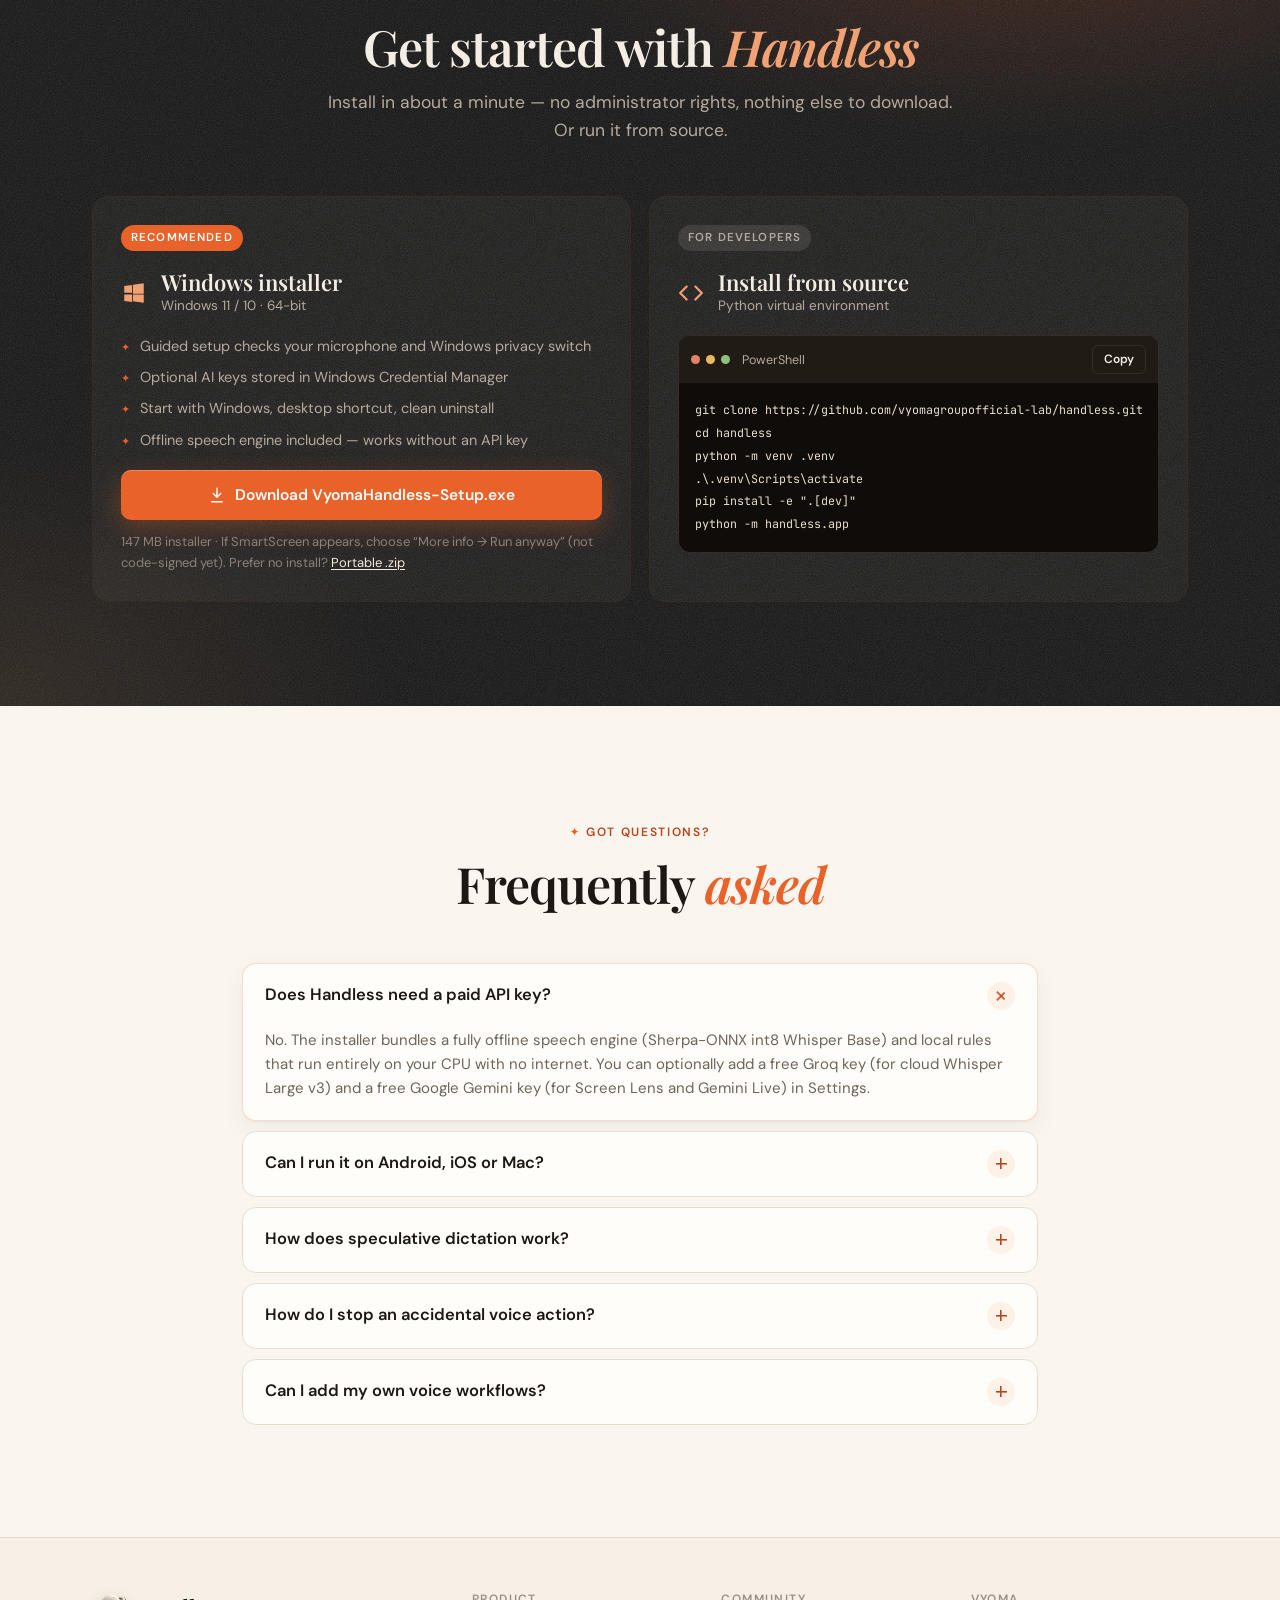
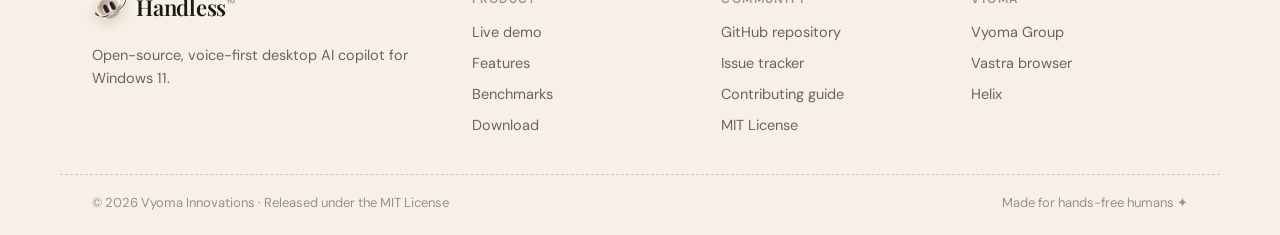
==== commit f16c0dbc: "feat: v0.2.0 Windows installer, first-run setup, and UI/UX fixes Installer - Inno Setup installer (p" ====
--- a/website/index.html
+++ b/website/index.html
@@ -2,626 +2,470 @@
 <html lang="en">
 <head>
   <meta charset="UTF-8">
-  <meta name="viewport" content="width=device-width, initial-scale=1.0">
+  <meta name="viewport" content="width=device-width, initial-scale=1.0, viewport-fit=cover">
   <title>Vyoma Handless™ — Your Desktop, Without Hands</title>
   <meta name="description" content="Voice-first desktop AI copilot for Windows 11 & 10. Speculative streaming dictation with sub-100ms latency, real-time screen vision, true web DOM piercing, and native hardware automation.">
   <meta name="keywords" content="voice assistant, desktop automation, windows 11, whisper large v3, gemini flash, speculative dictation, screen lens, hands-free, open source">
-  
+  <meta name="theme-color" content="#faf6ef">
+
   <!-- OpenGraph / Social Metadata -->
   <meta property="og:type" content="website">
   <meta property="og:url" content="https://handless.vyomagroup.online">
   <meta property="og:title" content="Vyoma Handless™ — Your Desktop, Without Hands">
   <meta property="og:description" content="Voice-first desktop AI copilot for Windows 11 & 10 with speculative streaming dictation, screen vision, and native hardware automation.">
-  <meta property="og:image" content="assets/logo.png">
-
-  <!-- Fonts & Icons -->
+  <meta property="og:image" content="https://handless.vyomagroup.online/assets/logo-512.png">
+
+  <!-- Fonts (shared Vyoma family: Playfair Display + DM Sans) -->
   <link rel="preconnect" href="https://fonts.googleapis.com">
   <link rel="preconnect" href="https://fonts.gstatic.com" crossorigin>
-  <link href="https://fonts.googleapis.com/css2?family=Plus+Jakarta+Sans:wght@300;400;500;600;700;800&family=JetBrains+Mono:wght@400;500;600&display=swap" rel="stylesheet">
-  <link rel="stylesheet" href="style.css">
-  <link rel="icon" type="image/png" href="assets/logo.png">
+  <link href="https://fonts.googleapis.com/css2?family=DM+Sans:ital,opsz,wght@0,9..40,300;0,9..40,400;0,9..40,500;0,9..40,600;0,9..40,700;1,9..40,400&family=Playfair+Display:ital,wght@0,500;0,600;0,700;1,500;1,600&family=JetBrains+Mono:wght@400;500&display=swap" rel="stylesheet">
+  <link rel="stylesheet" href="style.css?v=2.1">
+  <script>document.documentElement.classList.add('js');</script>
+  <link rel="icon" type="image/png" href="assets/logo-96.png">
+  <link rel="apple-touch-icon" href="assets/logo-512.png">
 </head>
 <body>
 
-  <!-- Mobile / Android Device Banner Notice -->
-  <div class="mobile-device-banner" id="mobileDeviceBanner">
-    <div class="mobile-banner-content">
-      <span class="banner-icon">
-        <svg viewBox="0 0 24 24" width="18" height="18" fill="none" stroke="currentColor" stroke-width="2" stroke-linecap="round" stroke-linejoin="round">
-          <rect x="2" y="3" width="20" height="14" rx="2" ry="2"/>
-          <line x1="1" y1="21" x2="23" y2="21"/>
-        </svg>
-      </span>
-      <div class="banner-text">
-        <strong>Windows 11 / 10 Desktop Application:</strong> Handless is engineered for Windows PCs and is <u>not available on Android or mobile devices</u>. You can browse all features & docs below!
-      </div>
-      <button class="banner-close" id="bannerClose" aria-label="Dismiss">&times;</button>
-    </div>
+  <a class="skip-link" href="#main">Skip to content</a>
+
+  <!-- Mobile-only notice (Handless is a Windows app) -->
+  <div class="device-notice" id="deviceNotice" hidden>
+    <svg viewBox="0 0 24 24" width="16" height="16" fill="none" stroke="currentColor" stroke-width="2" stroke-linecap="round" stroke-linejoin="round" aria-hidden="true"><rect x="2" y="3" width="20" height="14" rx="2"/><path d="M8 21h8M12 17v4"/></svg>
+    <p><strong>Windows PC app.</strong> Browse everything here, then download on your Windows 11 / 10 computer.</p>
+    <button class="device-notice-close" id="deviceNoticeClose" aria-label="Dismiss notice">&times;</button>
   </div>
 
-  <!-- Background Ambient Glow Orbs -->
-  <div class="ambient-glow glow-1"></div>
-  <div class="ambient-glow glow-2"></div>
-  <div class="ambient-glow glow-3"></div>
-
-  <!-- Boxed Navigation Bar -->
-  <header class="navbar">
-    <div class="nav-container">
-      <a href="#" class="brand">
-        <img src="assets/logo.png" alt="Vyoma Handless Logo" class="brand-logo">
-        <span class="brand-name">handless<span class="brand-trademark">™</span></span>
-        <span class="badge-tag">v0.1.0-beta</span>
+  <!-- Navigation -->
+  <header class="nav" id="nav">
+    <div class="nav-inner">
+      <a href="#top" class="brand" aria-label="Handless home">
+        <img src="assets/logo-96.png" alt="" width="34" height="34" class="brand-logo">
+        <span class="brand-name">Handless<sup>™</sup></span>
       </a>
 
-      <nav class="nav-links">
+      <nav class="nav-links" aria-label="Primary">
+        <a href="#demo">Live demo</a>
         <a href="#features">Features</a>
-        <a href="#demo">Live Demo</a>
+        <a href="#shortcuts">Shortcuts</a>
         <a href="#benchmarks">Benchmarks</a>
-        <a href="#download">Download</a>
         <a href="#faq">FAQ</a>
       </nav>
 
       <div class="nav-actions">
-        <a href="https://github.com/vyomagroupofficial-lab/handless" target="_blank" class="btn btn-github">
-          <svg class="github-icon" viewBox="0 0 24 24" width="18" height="18" fill="currentColor">
-            <path d="M12 0C5.37 0 0 5.37 0 12c0 5.31 3.435 9.795 8.205 11.385.6.105.825-.255.825-.57 0-.285-.015-1.23-.015-2.235-3.015.555-3.795-.735-4.035-1.41-.135-.345-.72-1.41-1.23-1.695-.42-.225-1.02-.78-.015-.795.945-.015 1.62.87 1.845 1.23 1.08 1.815 2.805 1.305 3.495.99.105-.78.42-1.305.765-1.605-2.67-.3-5.46-1.335-5.46-5.925 0-1.305.465-2.385 1.23-3.225-.12-.3-.54-1.53.12-3.18 0 0 1.005-.315 3.3 1.23.96-.27 1.98-.405 3-.405s2.04.135 3 .405c2.295-1.56 3.3-1.23 3.3-1.23.66 1.65.24 2.88.12 3.18.765.84 1.23 1.905 1.23 3.225 0 4.605-2.805 5.625-5.475 5.925.435.375.81 1.095.81 2.22 0 1.605-.015 2.895-.015 3.3 0 .315.225.69.825.57A12.02 12.02 0 0024 12c0-6.63-5.37-12-12-12z"/>
-          </svg>
-          <span>Star on GitHub</span>
-          <span class="star-badge">
-            <svg viewBox="0 0 24 24" width="13" height="13" fill="currentColor" style="vertical-align: -1px; margin-right: 2px;">
-              <polygon points="12 2 15.09 8.26 22 9.27 17 14.14 18.18 21.02 12 17.77 5.82 21.02 7 14.14 2 9.27 8.91 8.26 12 2"/>
-            </svg>
-            Open Source
-          </span>
+        <a href="https://github.com/vyomagroupofficial-lab/handless" target="_blank" rel="noopener" class="nav-github" aria-label="Handless on GitHub">
+          <svg viewBox="0 0 24 24" width="18" height="18" fill="currentColor" aria-hidden="true"><path d="M12 0C5.37 0 0 5.37 0 12c0 5.31 3.435 9.795 8.205 11.385.6.105.825-.255.825-.57 0-.285-.015-1.23-.015-2.235-3.015.555-3.795-.735-4.035-1.41-.135-.345-.72-1.41-1.23-1.695-.42-.225-1.02-.78-.015-.795.945-.015 1.62.87 1.845 1.23 1.08 1.815 2.805 1.305 3.495.99.105-.78.42-1.305.765-1.605-2.67-.3-5.46-1.335-5.46-5.925 0-1.305.465-2.385 1.23-3.225-.12-.3-.54-1.53.12-3.18 0 0 1.005-.315 3.3 1.23.96-.27 1.98-.405 3-.405s2.04.135 3 .405c2.295-1.56 3.3-1.23 3.3-1.23.66 1.65.24 2.88.12 3.18.765.84 1.23 1.905 1.23 3.225 0 4.605-2.805 5.625-5.475 5.925.435.375.81 1.095.81 2.22 0 1.605-.015 2.895-.015 3.3 0 .315.225.69.825.57A12.02 12.02 0 0024 12c0-6.63-5.37-12-12-12z"/></svg>
+          <span>GitHub</span>
         </a>
-        <a href="#download" class="btn btn-primary download-trigger">Download .exe</a>
-        <button class="mobile-toggle-btn" id="mobileToggleBtn" aria-label="Open Navigation">
-          <span class="bar"></span>
-          <span class="bar"></span>
-          <span class="bar"></span>
+        <span class="version-chip"><span class="dot"></span>v0.2.0</span>
+        <a href="#download" class="btn btn-dark btn-sm">Download</a>
+        <button class="menu-btn" id="menuBtn" aria-label="Open menu" aria-expanded="false" aria-controls="mobileMenu">
+          <span></span><span></span>
         </button>
       </div>
     </div>
 
-    <!-- Mobile Drawer Menu -->
-    <div class="mobile-nav-drawer" id="mobileNavDrawer">
-      <div class="mobile-drawer-links">
-        <a href="#features" class="drawer-link">Features</a>
-        <a href="#demo" class="drawer-link">Live Demo</a>
-        <a href="#benchmarks" class="drawer-link">Benchmarks</a>
-        <a href="#download" class="drawer-link">Download (Windows PC)</a>
-        <a href="#faq" class="drawer-link">FAQ</a>
-        <div class="drawer-platform-tag">
-          <span class="tag-dot"></span> Compatible only with Windows 11 / 10
-        </div>
-        <a href="https://github.com/vyomagroupofficial-lab/handless" target="_blank" class="btn btn-github w-full">
-          <span>GitHub Repository</span>
-        </a>
-      </div>
+    <!-- Mobile sheet -->
+    <div class="mobile-menu" id="mobileMenu">
+      <a href="#demo">Live demo</a>
+      <a href="#features">Features</a>
+      <a href="#shortcuts">Shortcuts</a>
+      <a href="#benchmarks">Benchmarks</a>
+      <a href="#download">Download</a>
+      <a href="#faq">FAQ</a>
+      <a href="https://github.com/vyomagroupofficial-lab/handless" target="_blank" rel="noopener">GitHub repository ↗</a>
+      <p class="mobile-menu-note"><span class="dot"></span>Runs on Windows 11 / 10 (64-bit)</p>
     </div>
   </header>
 
-  <!-- Boxed Hero Section -->
-  <section class="hero-section">
-    <div class="hero-box">
-      <div class="hero-content">
-        <div class="hero-badge">
-          <span class="pulse-dot"></span>
-          <span>Windows 11 Native Copilot • Powered by Groq Whisper & Gemini</span>
-        </div>
-
-        <h1 class="hero-title">
+  <main id="main">
+
+    <!-- Hero -->
+    <section class="hero" id="top">
+      <div class="hero-copy">
+        <span class="eyebrow rise"><span class="dot pulse"></span>Windows 11 native copilot · Groq Whisper &amp; Gemini</span>
+
+        <h1 class="display rise">
           Your desktop,<br>
-          <span class="gradient-text">without hands.</span>
+          <em>without hands.</em>
         </h1>
 
-        <p class="hero-subtitle">
-          Speak naturally. Handless understands your screen, navigates web DOM trees, streams speculative dictation in sub-100ms, and executes native Windows hardware actions without fragile mouse coordinates.
+        <p class="lede rise">
+          Speak naturally. Handless understands your screen, navigates web DOM trees, streams speculative dictation in under 100&nbsp;ms, and runs native Windows actions without fragile mouse coordinates.
         </p>
 
-        <div class="hero-cta">
-          <a href="downloads/VyomaHandless-v0.1.0-windows-x64.zip" download class="btn btn-hero-download download-trigger">
-            <svg class="btn-icon" viewBox="0 0 24 24" width="20" height="20" fill="none" stroke="currentColor" stroke-width="2">
-              <path d="M21 15v4a2 2 0 0 1-2 2H5a2 2 0 0 1-2-2v-4M7 10l5 5 5-5M12 15V3"/>
-            </svg>
-            <div>
-              <span class="cta-title">Download for Windows</span>
-              <span class="cta-sub">Windows 11 / 10 (64-bit) • Portable Release</span>
-            </div>
+        <div class="cta-row rise">
+          <a href="https://handless.vyomagroup.online/downloads/VyomaHandless-Setup.exe" download class="btn btn-dark btn-lg download-trigger">
+            <svg viewBox="0 0 24 24" width="18" height="18" fill="none" stroke="currentColor" stroke-width="2" stroke-linecap="round" stroke-linejoin="round" aria-hidden="true"><path d="M12 15V3M7 10l5 5 5-5M5 21h14"/></svg>
+            Download for Windows
           </a>
-          <a href="https://github.com/vyomagroupofficial-lab/handless" target="_blank" class="btn btn-hero-source">
-            <svg class="btn-icon" viewBox="0 0 24 24" width="20" height="20" fill="none" stroke="currentColor" stroke-width="2">
-              <polyline points="16 18 22 12 16 6"/>
-              <polyline points="8 6 2 12 8 18"/>
-            </svg>
-            <div>
-              <span class="cta-title">Explore Source Code</span>
-              <span class="cta-sub">304 Tests Passing • MIT License</span>
-            </div>
+          <a href="#demo" class="btn btn-ghost btn-lg">
+            Try the live demo
+            <svg viewBox="0 0 24 24" width="16" height="16" fill="none" stroke="currentColor" stroke-width="2" stroke-linecap="round" stroke-linejoin="round" aria-hidden="true"><path d="M5 12h14M13 6l6 6-6 6"/></svg>
           </a>
         </div>
-
-        <div class="hero-platform-disclaimer">
-          <svg viewBox="0 0 24 24" width="15" height="15" fill="none" stroke="currentColor" stroke-width="2" style="vertical-align: -2px; margin-right: 6px; flex-shrink: 0;">
-            <path d="M10.29 3.86L1.82 18a2 2 0 0 0 1.71 3h16.94a2 2 0 0 0 1.71-3L13.71 3.86a2 2 0 0 0-3.42 0z"/>
-            <line x1="12" y1="9" x2="12" y2="13"/>
-            <line x1="12" y1="17" x2="12.01" y2="17"/>
-          </svg>
-          <span>Handless is engineered specifically for Windows desktop PCs. Not supported on Android or mobile phones.</span>
-        </div>
-
-        <!-- Quick Stats Pills -->
-        <div class="hero-metrics">
-          <div class="metric-pill">
-            <span class="metric-val">&lt;100ms</span>
-            <span class="metric-label">Perceived Dictation Latency</span>
+        <p class="fineprint rise">Windows 11 / 10 · 64-bit · Guided installer · 310 tests passing · MIT licensed</p>
+
+        <dl class="hero-stats rise">
+          <div><dt>&lt;100<small>ms</small></dt><dd>Perceived dictation latency</dd></div>
+          <div><dt>3<small>-tier</small></dt><dd>Hybrid routing, local + cloud</dd></div>
+          <div><dt>100<small>%</small></dt><dd>Native hardware &amp; UIA</dd></div>
+        </dl>
+      </div>
+
+      <div class="hero-art rise" aria-hidden="true">
+        <div class="art-frame">
+          <canvas id="orbCanvas"></canvas>
+          <img src="assets/logo-512.webp" alt="" class="art-logo" width="512" height="480">
+          <div class="art-ring ring-1"></div>
+          <div class="art-ring ring-2"></div>
+        </div>
+
+        <div class="float-card listen-card">
+          <img src="assets/logo-96.png" alt="" width="34" height="34">
+          <div>
+            <strong>Handless</strong>
+            <span><span class="live"></span>Listening at 16 kHz</span>
           </div>
-          <div class="metric-divider"></div>
-          <div class="metric-pill">
-            <span class="metric-val">3-Tier</span>
-            <span class="metric-label">Hybrid Routing (Local + Cloud)</span>
+          <div class="wave"><i></i><i></i><i></i><i></i><i></i><i></i><i></i></div>
+        </div>
+
+        <div class="float-card said-card">
+          <span class="said-label">You said</span>
+          <span class="said-text">“Snap Chrome to the left”</span>
+          <span class="said-done">✓ Done in 4 ms</span>
+        </div>
+      </div>
+    </section>
+
+    <!-- Capability strip -->
+    <div class="strip" aria-label="Handless can">
+      <span class="strip-label">Handless can</span>
+      <div class="strip-track">
+        <div class="strip-row">
+          <span>Dictate anywhere</span><span>Click web elements by name</span><span>Read your screen</span><span>Control volume &amp; brightness</span><span>Snap windows</span><span>Run offline</span><span>Record voice macros</span><span>Hold live voice calls</span>
+        </div>
+        <div class="strip-row" aria-hidden="true">
+          <span>Dictate anywhere</span><span>Click web elements by name</span><span>Read your screen</span><span>Control volume &amp; brightness</span><span>Snap windows</span><span>Run offline</span><span>Record voice macros</span><span>Hold live voice calls</span>
+        </div>
+      </div>
+    </div>
+
+    <!-- Live demo -->
+    <section id="demo" class="section">
+      <header class="section-head reveal">
+        <span class="kicker">Interactive playground</span>
+        <h2 class="section-title">See Handless <em>in action</em></h2>
+        <p class="section-desc">Tap a voice command to watch how Handless routes the intent, finds the right element, and acts on Windows — no mouse involved.</p>
+      </header>
+
+      <div class="sim reveal">
+        <div class="sim-commands" role="tablist" aria-label="Voice commands">
+          <button class="cmd active" role="tab" aria-selected="true" data-cmd="set_volume">“Set my volume to 80%”</button>
+          <button class="cmd" role="tab" aria-selected="false" data-cmd="whatsapp_msg">“Select Vaishu and type hi”</button>
+          <button class="cmd" role="tab" aria-selected="false" data-cmd="snap_left">“Snap window to the left”</button>
+          <button class="cmd" role="tab" aria-selected="false" data-cmd="screen_lens">“Screen lens: explain this error”</button>
+          <button class="cmd" role="tab" aria-selected="false" data-cmd="spec_dictation">Hold Ctrl + Shift · dictation</button>
+        </div>
+
+        <div class="sim-window">
+          <div class="sim-bar">
+            <span class="dots"><i></i><i></i><i></i></span>
+            <span class="sim-title" id="simTitle">Windows 11 Desktop — Master Audio Control</span>
+            <span class="sim-tier" id="simTierBadge">Tier 1 · Local rule (&lt;5 ms)</span>
           </div>
-          <div class="metric-divider"></div>
-          <div class="metric-pill">
-            <span class="metric-val">100%</span>
-            <span class="metric-label">Native Hardware & UIA Integration</span>
+
+          <div class="sim-body">
+            <aside class="sim-panel">
+              <div class="sim-panel-head">
+                <span class="sim-brand"><img src="assets/logo-96.png" alt="" width="18" height="18">handless</span>
+                <span class="sim-state" id="simActionState">✓ Done</span>
+              </div>
+              <div class="sim-transcript" id="simTranscript">“Set my volume to 80%”</div>
+              <ol class="sim-log" id="simActionLog"></ol>
+            </aside>
+
+            <div class="sim-stage" id="stagePlaceholder" aria-live="polite"></div>
           </div>
         </div>
       </div>
-
-      <!-- Interactive Canvas Visualizer Box -->
-      <div class="hero-visual">
-        <div class="orb-container">
-          <canvas id="orbCanvas" width="360" height="360"></canvas>
-          <div class="floating-bot-card">
-            <img src="assets/logo.png" alt="Handless Bot" class="bot-avatar">
-            <div class="bot-info">
-              <span class="bot-name">Handless Assistant</span>
-              <span class="bot-status"><span class="status-live"></span> Listening at 16kHz...</span>
-            </div>
-          </div>
-        </div>
-      </div>
-    </div>
-  </section>
-
-  <!-- Boxed Interactive Live Simulator Section -->
-  <section id="demo" class="demo-section">
-    <div class="section-header">
-      <span class="section-tag">Interactive Playground</span>
-      <h2 class="section-title">See Handless In Action</h2>
-      <p class="section-desc">Click any voice command pill below to simulate how Handless routes intents, inspects elements, and manipulates Windows without touching the mouse.</p>
-    </div>
-
-    <div class="simulator-box">
-      <div class="simulator-controls">
-        <span class="controls-label">Test Voice Commands:</span>
-        <button class="cmd-pill active" data-cmd="set_volume">"Set my volume to 80%"</button>
-        <button class="cmd-pill" data-cmd="whatsapp_msg">"Select Vaishu and type hi"</button>
-        <button class="cmd-pill" data-cmd="snap_left">"Snap window to the left"</button>
-        <button class="cmd-pill" data-cmd="screen_lens">"Screen lens: explain this error"</button>
-        <button class="cmd-pill" data-cmd="spec_dictation">"Hold F8 (Wispr Flow Dictation)"</button>
-      </div>
-
-      <div class="simulator-viewport">
-        <!-- Simulated Windows 11 Titlebar -->
-        <div class="sim-titlebar">
-          <div class="win-controls">
-            <span class="win-btn close"></span>
-            <span class="win-btn min"></span>
-            <span class="win-btn max"></span>
-          </div>
-          <div class="win-title" id="simTitle">Windows 11 Desktop — Vyoma Handless Active</div>
-          <div class="sim-status-badge" id="simTierBadge">Tier 1: Local Rule (&lt;5ms)</div>
-        </div>
-
-        <!-- Simulated Screen Content -->
-        <div class="sim-content" id="simContent">
-          <div class="sim-desktop-bg">
-            <!-- Simulated Handless Sidebar -->
-            <div class="sim-sidebar" id="simSidebar">
-              <div class="sim-sidebar-header">
-                <span class="sim-brand">handless<small>™</small></span>
-                <span class="sim-chip" id="simActionState">
-                  <svg viewBox="0 0 24 24" width="11" height="11" fill="none" stroke="currentColor" stroke-width="3" style="vertical-align: middle; margin-right: 2px;"><polyline points="20 6 9 17 4 12"/></svg>
-                  Done
-                </span>
-              </div>
-              <div class="sim-sidebar-body">
-                <div class="sim-prompt-box">
-                  <div class="sim-transcript-text" id="simTranscript">"Set my volume to 80%"</div>
-                </div>
-                <div class="sim-action-log" id="simActionLog">
-                  <div class="log-entry">
-                    <span class="log-icon">
-                      <svg viewBox="0 0 24 24" width="14" height="14" fill="none" stroke="currentColor" stroke-width="2"><polygon points="13 2 3 14 12 14 11 22 21 10 12 10 13 2"/></svg>
-                    </span>
-                    <span class="log-text">Matched Rule: SetVolume(80)</span>
-                  </div>
-                  <div class="log-entry">
-                    <span class="log-icon">
-                      <svg viewBox="0 0 24 24" width="14" height="14" fill="none" stroke="currentColor" stroke-width="2"><polygon points="11 5 6 9 2 9 2 15 6 15 11 19 11 5"/><path d="M19.07 4.93a10 10 0 0 1 0 14.14M15.54 8.46a5 5 0 0 1 0 7.07"/></svg>
-                    </span>
-                    <span class="log-text">IAudioEndpointVolume: 0.80 applied</span>
-                  </div>
-                </div>
-              </div>
-            </div>
-
-            <!-- Simulated Desktop Canvas Preview -->
-            <div class="sim-stage" id="simStage">
-              <div class="stage-placeholder" id="stagePlaceholder">
-                <div class="hud-box" id="hudBox">
-                  <div class="hud-slider-track">
-                    <div class="hud-slider-fill" id="hudSliderFill" style="width: 80%;"></div>
-                  </div>
-                  <span class="hud-label" id="hudLabel">
-                    <svg viewBox="0 0 24 24" width="16" height="16" fill="none" stroke="currentColor" stroke-width="2" style="vertical-align: -2px; margin-right: 6px;"><polygon points="11 5 6 9 2 9 2 15 6 15 11 19 11 5"/><path d="M19.07 4.93a10 10 0 0 1 0 14.14M15.54 8.46a5 5 0 0 1 0 7.07"/></svg>
-                    Master Volume Adjusted to 80%
-                  </span>
-                </div>
-              </div>
-            </div>
-          </div>
-        </div>
-      </div>
-    </div>
-  </section>
-
-  <!-- Boxed Feature Grid Section -->
-  <section id="features" class="features-section">
-    <div class="section-header">
-      <span class="section-tag">Next-Gen Capabilities</span>
-      <h2 class="section-title">Engineered For Pure Productivity</h2>
-      <p class="section-desc">Every layer was designed from scratch to overcome traditional voice assistant lag and fragile coordinate clicking.</p>
-    </div>
-
-    <div class="features-grid">
-      <!-- Card 1 -->
-      <div class="feature-card highlight-card">
-        <div class="feature-icon-wrapper purple">
-          <svg viewBox="0 0 24 24" width="24" height="24" fill="none" stroke="currentColor" stroke-width="2">
-            <path d="M12 2v20M17 5H9.5a3.5 3.5 0 0 0 0 7h5a3.5 3.5 0 0 1 0 7H6"/>
-          </svg>
-        </div>
-        <h3 class="feature-title">Wispr Flow Speculative Dictation</h3>
-        <p class="feature-desc">Streams discrete 200ms audio chunks in parallel background threads to Groq Whisper Large v3. Text slams onto the cursor in sub-100ms when you release the push-to-talk key.</p>
-        <div class="feature-pills">
-          <span>Sub-100ms Perceived</span>
-          <span>4-Level LLM Cleanup</span>
-          <span>RPM Pacing</span>
-        </div>
-      </div>
-
-      <!-- Card 2 -->
-      <div class="feature-card">
-        <div class="feature-icon-wrapper cyan">
-          <svg viewBox="0 0 24 24" width="24" height="24" fill="none" stroke="currentColor" stroke-width="2">
-            <circle cx="12" cy="12" r="10"/>
-            <line x1="2" y1="12" x2="22" y2="12"/>
-            <path d="M12 2a15.3 15.3 0 0 1 4 10 15.3 15.3 0 0 1-4 10 15.3 15.3 0 0 1-4-10 15.3 15.3 0 0 1 4-10z"/>
-          </svg>
-        </div>
-        <h3 class="feature-title">True Web DOM Piercing</h3>
-        <p class="feature-desc">Automatically wakes Chromium's hidden accessibility engine and bridges with Chrome DevTools Protocol (CDP) on localhost:9222 to read raw web DOM nodes, attributes, and ARIA labels.</p>
-        <div class="feature-pills">
-          <span>Zero-Lag UIA</span>
-          <span>Chrome / Edge / Brave</span>
-          <span>CDP Bridge</span>
-        </div>
-      </div>
-
-      <!-- Card 3 -->
-      <div class="feature-card">
-        <div class="feature-icon-wrapper amber">
-          <svg viewBox="0 0 24 24" width="24" height="24" fill="none" stroke="currentColor" stroke-width="2">
-            <path d="M15 3h6v6M9 21H3v-6M21 3l-7 7M3 21l7-7"/>
-          </svg>
-        </div>
-        <h3 class="feature-title">Universal Screen Lens</h3>
-        <p class="feature-desc">Press <kbd>Win + Shift + Space</kbd> over any desktop window or code editor. Handless captures the screen and answers questions or extracts text via Gemini 2.5 Flash and Groq Vision.</p>
-        <div class="feature-pills">
-          <span>Instant OCR</span>
-          <span>Visual Grounding</span>
-          <span>Code QA</span>
-        </div>
-      </div>
-
-      <!-- Card 4 -->
-      <div class="feature-card">
-        <div class="feature-icon-wrapper emerald">
-          <svg viewBox="0 0 24 24" width="24" height="24" fill="none" stroke="currentColor" stroke-width="2">
-            <rect x="2" y="3" width="20" height="14" rx="2" ry="2"/>
-            <line x1="8" y1="21" x2="16" y2="21"/>
-            <line x1="12" y1="17" x2="12" y2="21"/>
-          </svg>
-        </div>
-        <h3 class="feature-title">Native Hardware & System Tools</h3>
-        <p class="feature-desc">Direct control over Windows master volume, display brightness, power states (sleep, lock, restart), window snapping, and night light via native COM and WMI APIs.</p>
-        <div class="feature-pills">
-          <span>Master Volume</span>
-          <span>WMI Brightness</span>
-          <span>Power & Snapping</span>
-        </div>
-      </div>
-
-      <!-- Card 5 -->
-      <div class="feature-card">
-        <div class="feature-icon-wrapper blue">
-          <svg viewBox="0 0 24 24" width="24" height="24" fill="none" stroke="currentColor" stroke-width="2">
-            <circle cx="12" cy="12" r="10"/>
-            <circle cx="12" cy="12" r="4"/>
-            <line x1="4.93" y1="4.93" x2="9.17" y2="9.17"/>
-            <line x1="14.83" y1="14.83" x2="19.07" y2="19.07"/>
-            <line x1="14.83" y1="9.17" x2="19.07" y2="4.93"/>
-            <line x1="4.93" y1="19.07" x2="9.17" y2="14.83"/>
-          </svg>
-        </div>
-        <h3 class="feature-title">Desktop Element Inspector & Spy</h3>
-        <p class="feature-desc">Inspect elements live with a glowing bounding crosshair snapper. Handless automatically generates 3-tier resilient locators: Primary AutomationId, Secondary Structure, and Tertiary Vision.</p>
-        <div class="feature-pills">
-          <span>Live Hover Spy</span>
-          <span>Resilient Locators</span>
-          <span>UIA Tree Dump</span>
-        </div>
-      </div>
-
-      <!-- Card 6 -->
-      <div class="feature-card">
-        <div class="feature-icon-wrapper rose">
-          <svg viewBox="0 0 24 24" width="24" height="24" fill="none" stroke="currentColor" stroke-width="2">
-            <path d="M22 16.92v3a2 2 0 0 1-2.18 2 19.79 19.79 0 0 1-8.63-3.07 19.5 19.5 0 0 1-6-6 19.79 19.79 0 0 1-3.07-8.67A2 2 0 0 1 4.11 2h3a2 2 0 0 1 2 1.72 12.84 12.84 0 0 0 .7 2.81 2 2 0 0 1-.45 2.11L8.09 9.91a16 16 0 0 0 6 6l1.27-1.27a2 2 0 0 1 2.11-.45 12.84 12.84 0 0 0 2.81.7A2 2 0 0 1 22 16.92z"/>
-          </svg>
-        </div>
-        <h3 class="feature-title">Gemini Multimodal Live Voice Call</h3>
-        <p class="feature-desc">Engage in continuous, low-latency spoken conversations with Gemini Live. Features a geometric 3D thinking orb that pulses dynamically with speech and executes background tools.</p>
-        <div class="feature-pills">
-          <span>Bidirectional Audio</span>
-          <span>3D Thinking Orb</span>
-          <span>Tool Execution</span>
-        </div>
-      </div>
-    </div>
-  </section>
-
-  <!-- Boxed Benchmarks Section -->
-  <section id="benchmarks" class="benchmarks-section">
-    <div class="section-header">
-      <span class="section-tag">Real-World Performance</span>
-      <h2 class="section-title">Benchmark Comparison</h2>
-      <p class="section-desc">See how Vyoma Handless compares against traditional speech engines and cloud desktop assistants.</p>
-    </div>
-
-    <div class="benchmarks-box">
-      <div class="table-container">
-        <table class="benchmark-table">
+    </section>
+
+    <!-- Features -->
+    <section id="features" class="section">
+      <header class="section-head reveal">
+        <span class="kicker">Capabilities</span>
+        <h2 class="section-title">Built for <em>pure productivity</em></h2>
+        <p class="section-desc">Every layer was designed from scratch to beat voice-assistant lag and fragile coordinate clicking.</p>
+      </header>
+
+      <div class="feature-grid">
+        <article class="feature feature-lead reveal">
+          <div class="f-icon"><svg viewBox="0 0 24 24" width="22" height="22" fill="none" stroke="currentColor" stroke-width="1.8" stroke-linecap="round" stroke-linejoin="round"><path d="M12 2a3 3 0 0 0-3 3v7a3 3 0 0 0 6 0V5a3 3 0 0 0-3-3z"/><path d="M19 10v2a7 7 0 0 1-14 0v-2M12 19v3"/></svg></div>
+          <span class="f-num">01</span>
+          <h3>Wispr Flow speculative dictation</h3>
+          <p>Streams 200 ms audio chunks in parallel background threads to Groq Whisper Large v3. Text lands at your cursor in under 100 ms when you release the push-to-talk key.</p>
+          <ul class="tags"><li>Sub-100 ms perceived</li><li>4-level LLM cleanup</li><li>RPM pacing</li></ul>
+        </article>
+
+        <article class="feature reveal">
+          <div class="f-icon"><svg viewBox="0 0 24 24" width="22" height="22" fill="none" stroke="currentColor" stroke-width="1.8" stroke-linecap="round" stroke-linejoin="round"><circle cx="12" cy="12" r="10"/><path d="M2 12h20M12 2a15.3 15.3 0 0 1 4 10 15.3 15.3 0 0 1-4 10 15.3 15.3 0 0 1-4-10 15.3 15.3 0 0 1 4-10z"/></svg></div>
+          <span class="f-num">02</span>
+          <h3>True web DOM piercing</h3>
+          <p>Wakes Chromium's hidden accessibility engine and bridges to the Chrome DevTools Protocol on localhost:9222 to read real DOM nodes, attributes and ARIA labels.</p>
+          <ul class="tags"><li>Zero-lag UIA</li><li>Chrome · Edge · Brave</li><li>CDP bridge</li></ul>
+        </article>
+
+        <article class="feature reveal">
+          <div class="f-icon"><svg viewBox="0 0 24 24" width="22" height="22" fill="none" stroke="currentColor" stroke-width="1.8" stroke-linecap="round" stroke-linejoin="round"><path d="M3 7V5a2 2 0 0 1 2-2h2M17 3h2a2 2 0 0 1 2 2v2M21 17v2a2 2 0 0 1-2 2h-2M7 21H5a2 2 0 0 1-2-2v-2"/><circle cx="12" cy="12" r="3.5"/></svg></div>
+          <span class="f-num">03</span>
+          <h3>Universal Screen Lens</h3>
+          <p>Press <kbd>Win</kbd> <kbd>Shift</kbd> <kbd>Space</kbd> over any window or editor. Handless captures the screen and answers questions or extracts text with Gemini 2.5 Flash and Groq Vision.</p>
+          <ul class="tags"><li>Instant OCR</li><li>Visual grounding</li><li>Code Q&amp;A</li></ul>
+        </article>
+
+        <article class="feature feature-wide reveal">
+          <div class="f-icon"><svg viewBox="0 0 24 24" width="22" height="22" fill="none" stroke="currentColor" stroke-width="1.8" stroke-linecap="round" stroke-linejoin="round"><rect x="2" y="3" width="20" height="14" rx="2"/><path d="M8 21h8M12 17v4"/></svg></div>
+          <span class="f-num">04</span>
+          <h3>Native hardware &amp; system tools</h3>
+          <p>Direct control of master volume, display brightness, sleep / lock / restart, window snapping and night light through native COM and WMI APIs.</p>
+          <ul class="tags"><li>Master volume</li><li>WMI brightness</li><li>Power &amp; snapping</li></ul>
+        </article>
+
+        <article class="feature feature-wide reveal">
+          <div class="f-icon"><svg viewBox="0 0 24 24" width="22" height="22" fill="none" stroke="currentColor" stroke-width="1.8" stroke-linecap="round" stroke-linejoin="round"><circle cx="12" cy="12" r="9"/><circle cx="12" cy="12" r="3"/><path d="M12 1v4M12 19v4M1 12h4M19 12h4"/></svg></div>
+          <span class="f-num">05</span>
+          <h3>Element inspector &amp; spy</h3>
+          <p>Inspect elements live with a glowing crosshair snapper. Handless generates resilient 3-tier locators: AutomationId first, structure second, vision third.</p>
+          <ul class="tags"><li>Live hover spy</li><li>Resilient locators</li><li>UIA tree dump</li></ul>
+        </article>
+
+        <article class="feature reveal">
+          <div class="f-icon"><svg viewBox="0 0 24 24" width="22" height="22" fill="none" stroke="currentColor" stroke-width="1.8" stroke-linecap="round" stroke-linejoin="round"><path d="M2 12h2M6 8v8M10 5v14M14 8v8M18 10v4M22 12h0"/></svg></div>
+          <span class="f-num">06</span>
+          <h3>Gemini Live voice calls</h3>
+          <p>Hold continuous, low-latency spoken conversations with Gemini Live — with a 3D thinking orb that pulses with speech while tools run in the background.</p>
+          <ul class="tags"><li>Bidirectional audio</li><li>3D thinking orb</li><li>Tool execution</li></ul>
+        </article>
+      </div>
+    </section>
+
+    <!-- Shortcuts -->
+    <section id="shortcuts" class="section">
+      <div class="shortcuts reveal">
+        <div class="shortcuts-copy">
+          <span class="kicker">Muscle memory</span>
+          <h2 class="section-title">Five keys. <em>That's it.</em></h2>
+          <p class="section-desc">Everything else is your voice. These are the only shortcuts worth learning.</p>
+        </div>
+        <ul class="key-list">
+          <li><span class="keys"><kbd>Ctrl</kbd><kbd>Space</kbd></span><span><strong>Hold to command</strong>Hold, say what you want done, release.</span></li>
+          <li><span class="keys"><kbd>Ctrl</kbd><kbd>Shift</kbd></span><span><strong>Hold to dictate</strong>Speculative dictation — release and the text is already typed.</span></li>
+          <li><span class="keys"><kbd>Win</kbd><kbd>Shift</kbd><kbd>Space</kbd></span><span><strong>Screen Lens</strong>Ask about, or extract text from, whatever is on screen.</span></li>
+          <li><span class="keys"><kbd>Ctrl</kbd><kbd>Shift</kbd><kbd>Q</kbd></span><span><strong>Emergency stop</strong>Instantly kills every in-flight mouse, keyboard and window action.</span></li>
+          <li><span class="keys"><kbd>Esc</kbd><kbd>Esc</kbd></span><span><strong>Quick cancel</strong>Tap Escape twice to stop the current action.</span></li>
+        </ul>
+      </div>
+    </section>
+
+    <!-- Benchmarks -->
+    <section id="benchmarks" class="section">
+      <header class="section-head reveal">
+        <span class="kicker">Real-world performance</span>
+        <h2 class="section-title">How it <em>compares</em></h2>
+        <p class="section-desc">Vyoma Handless against traditional speech engines and cloud desktop assistants.</p>
+      </header>
+
+      <div class="bench reveal">
+        <table class="bench-table">
           <thead>
             <tr>
-              <th>Capability / Benchmark</th>
-              <th class="highlight-col">Vyoma Handless™</th>
-              <th>Traditional Voice Assistants</th>
-              <th>Generic Cloud STT</th>
+              <th scope="col">Capability</th>
+              <th scope="col" class="us">Vyoma Handless™</th>
+              <th scope="col">Traditional voice assistants</th>
+              <th scope="col">Generic cloud STT</th>
             </tr>
           </thead>
           <tbody>
             <tr>
-              <td><strong>Perceived Dictation Latency</strong></td>
-              <td class="highlight-col"><span class="badge-fast">&lt; 100ms</span> (Speculative)</td>
-              <td>1,200ms – 2,500ms</td>
-              <td>1,800ms+</td>
-            </tr>
-            <tr>
-              <td><strong>Windows Hardware Control</strong></td>
-              <td class="highlight-col">Direct Native WMI / COM (Volume, Brightness, Power)</td>
-              <td>Limited or Simulated Keyboard Shortcuts</td>
-              <td>None (Speech only)</td>
-            </tr>
-            <tr>
-              <td><strong>Web Browser Automation</strong></td>
-              <td class="highlight-col">Chromium Accessibility + CDP Bridge</td>
-              <td>Blind Coordinates / OCR only</td>
-              <td>None</td>
-            </tr>
-            <tr>
-              <td><strong>Screen Understanding</strong></td>
-              <td class="highlight-col">Multimodal Gemini 2.5 Flash + Screen Lens</td>
-              <td>None</td>
-              <td>None</td>
-            </tr>
-            <tr>
-              <td><strong>Offline Capability</strong></td>
-              <td class="highlight-col">100% Offline Whisper Base int8 (Sherpa-ONNX)</td>
-              <td>Proprietary Cloud Required</td>
-              <td>Cloud API Only</td>
-            </tr>
-            <tr>
-              <td><strong>License & Source</strong></td>
-              <td class="highlight-col">100% Free & Open-Source (MIT)</td>
-              <td>Closed / Proprietary</td>
-              <td>Paid API Tokens</td>
+              <th scope="row">Perceived dictation latency</th>
+              <td class="us" data-label="Handless"><span class="win">&lt; 100 ms</span> speculative</td>
+              <td data-label="Voice assistants">1,200 – 2,500 ms</td>
+              <td data-label="Cloud STT">1,800 ms+</td>
+            </tr>
+            <tr>
+              <th scope="row">Windows hardware control</th>
+              <td class="us" data-label="Handless">Native WMI / COM — volume, brightness, power</td>
+              <td data-label="Voice assistants">Limited or simulated shortcuts</td>
+              <td data-label="Cloud STT">None (speech only)</td>
+            </tr>
+            <tr>
+              <th scope="row">Web browser automation</th>
+              <td class="us" data-label="Handless">Chromium accessibility + CDP bridge</td>
+              <td data-label="Voice assistants">Blind coordinates / OCR only</td>
+              <td data-label="Cloud STT">None</td>
+            </tr>
+            <tr>
+              <th scope="row">Screen understanding</th>
+              <td class="us" data-label="Handless">Gemini 2.5 Flash + Screen Lens</td>
+              <td data-label="Voice assistants">None</td>
+              <td data-label="Cloud STT">None</td>
+            </tr>
+            <tr>
+              <th scope="row">Offline capability</th>
+              <td class="us" data-label="Handless">Offline Whisper Base int8 (Sherpa-ONNX)</td>
+              <td data-label="Voice assistants">Proprietary cloud required</td>
+              <td data-label="Cloud STT">Cloud API only</td>
+            </tr>
+            <tr>
+              <th scope="row">License &amp; source</th>
+              <td class="us" data-label="Handless">Free &amp; open source (MIT)</td>
+              <td data-label="Voice assistants">Closed / proprietary</td>
+              <td data-label="Cloud STT">Paid API tokens</td>
             </tr>
           </tbody>
         </table>
       </div>
-    </div>
-  </section>
-
-  <!-- Boxed Download & Quickstart Section -->
-  <section id="download" class="download-section">
-    <div class="download-box">
-      <div class="download-badge">Official Release • v0.1.0-beta</div>
-      <h2 class="download-title">Get Started With Handless</h2>
-      <p class="download-desc">Choose between downloading the standalone portable Windows release or installing directly via Python in your development environment.</p>
-
-      <div class="download-options">
-        <div class="option-box">
-          <div class="option-header">
-            <span class="option-tag">Recommended for Users</span>
-            <h3>Standalone Windows Release</h3>
-            <p>Single portable package with Python runtime, PySide6 UI, and vector icons bundled.</p>
-          </div>
-          <div class="option-action">
-            <a href="downloads/VyomaHandless-v0.1.0-windows-x64.zip" download class="btn btn-download-primary download-trigger">
-              <svg viewBox="0 0 24 24" width="20" height="20" fill="none" stroke="currentColor" stroke-width="2">
-                <path d="M21 15v4a2 2 0 0 1-2 2H5a2 2 0 0 1-2-2v-4M7 10l5 5 5-5M12 15V3"/>
-              </svg>
-              <span>Download VyomaHandless.zip (64-bit)</span>
+    </section>
+
+    <!-- Download -->
+    <section id="download" class="download">
+      <div class="download-inner">
+        <header class="section-head reveal">
+          <span class="kicker kicker-light">Official release · v0.2.0</span>
+          <h2 class="section-title">Get started with <em>Handless</em></h2>
+          <p class="section-desc">Install in about a minute — no administrator rights, nothing else to download. Or run it from source.</p>
+        </header>
+
+        <div class="dl-grid">
+          <article class="dl-card reveal">
+            <span class="dl-tag">Recommended</span>
+            <div class="dl-os">
+              <svg viewBox="0 0 24 24" width="26" height="26" fill="currentColor" aria-hidden="true"><path d="M3 5.6l7.2-1v7.1H3V5.6zM3 13.3h7.2v7.1L3 19.4v-6.1zM11 4.4L21 3v9.7h-10V4.4zM11 13.3h10V21l-10-1.4v-6.3z"/></svg>
+              <div><h3>Windows installer</h3><p>Windows 11 / 10 · 64-bit</p></div>
+            </div>
+            <ul class="dl-meta">
+              <li>Guided setup checks your microphone and Windows privacy switch</li>
+              <li>Optional AI keys stored in Windows Credential Manager</li>
+              <li>Start with Windows, desktop shortcut, clean uninstall</li>
+              <li>Offline speech engine included — works without an API key</li>
+            </ul>
+            <a href="https://handless.vyomagroup.online/downloads/VyomaHandless-Setup.exe" download class="btn btn-orange btn-lg btn-block download-trigger">
+              <svg viewBox="0 0 24 24" width="18" height="18" fill="none" stroke="currentColor" stroke-width="2" stroke-linecap="round" stroke-linejoin="round" aria-hidden="true"><path d="M12 15V3M7 10l5 5 5-5M5 21h14"/></svg>
+              Download VyomaHandless-Setup.exe
             </a>
-            <span class="file-meta">Portable • Zero Installation • Windows 11 / 10 Only (Not Android)</span>
-          </div>
-        </div>
-
-        <div class="option-box">
-          <div class="option-header">
-            <span class="option-tag">For Developers</span>
-            <h3>Install From Source</h3>
-            <p>Clone the GitHub repository and run locally in an isolated virtual environment.</p>
-          </div>
-          <div class="code-terminal">
-            <div class="code-header">
-              <span class="term-dot"></span>
-              <span class="term-title">PowerShell</span>
-              <button class="btn-copy" onclick="copyCode()">Copy</button>
+            <p class="fineprint">147 MB installer · If SmartScreen appears, choose “More info → Run anyway” (not code-signed yet). Prefer no install? <a href="https://handless.vyomagroup.online/downloads/VyomaHandless-v0.2.0-windows-x64.zip" download>Portable .zip</a></p>
+          </article>
+
+          <article class="dl-card reveal">
+            <span class="dl-tag dl-tag-muted">For developers</span>
+            <div class="dl-os">
+              <svg viewBox="0 0 24 24" width="26" height="26" fill="none" stroke="currentColor" stroke-width="2" stroke-linecap="round" stroke-linejoin="round" aria-hidden="true"><path d="M16 18l6-6-6-6M8 6l-6 6 6 6"/></svg>
+              <div><h3>Install from source</h3><p>Python virtual environment</p></div>
             </div>
-            <pre><code id="installCode">git clone https://github.com/vyomagroupofficial-lab/handless.git
+            <div class="terminal">
+              <div class="terminal-bar">
+                <span class="dots"><i></i><i></i><i></i></span>
+                <span>PowerShell</span>
+                <button class="copy-btn" id="copyInstall" type="button">Copy</button>
+              </div>
+<pre><code id="installCode">git clone https://github.com/vyomagroupofficial-lab/handless.git
 cd handless
 python -m venv .venv
 .\.venv\Scripts\activate
 pip install -e ".[dev]"
 python -m handless.app</code></pre>
-          </div>
-        </div>
-      </div>
-    </div>
-  </section>
-
-  <!-- Boxed FAQ Section -->
-  <section id="faq" class="faq-section">
-    <div class="section-header">
-      <span class="section-tag">Got Questions?</span>
-      <h2 class="section-title">Frequently Asked Questions</h2>
-    </div>
-
-    <div class="faq-box">
-      <div class="faq-list">
-        <div class="faq-item active">
-          <button class="faq-question">
-            <span>Does Handless require a paid API key to work?</span>
-            <span class="faq-icon">+</span>
-          </button>
-          <div class="faq-answer">
-            <p>No! Handless includes a 100% offline speech recognition engine (Sherpa-ONNX int8 Whisper Base) and local regex rules that operate entirely on your CPU without any internet connection. You can optionally add a free Groq API key (for cloud Whisper Large v3) and a free Google Gemini key (for Screen Lens & Gemini Live) directly in Settings.</p>
-          </div>
-        </div>
-
-        <div class="faq-item">
-          <button class="faq-question">
-            <span>Can I run Vyoma Handless on Android, iOS, or Mac?</span>
-            <span class="faq-icon">+</span>
-          </button>
-          <div class="faq-answer">
-            <p><strong>Handless is currently exclusive to Windows 11 and Windows 10 (64-bit).</strong> It deeply hooks into native Windows OS subsystems including Windows UIAutomation (UIA COM), Core Audio Endpoint APIs, WMI display brightness controls, and Win32 window management hooks. Because these low-level APIs do not exist on Android or iOS, Handless cannot run on mobile devices. You can read all documentation and watch demos here on your phone, then download Handless on your Windows PC!</p>
-          </div>
-        </div>
-
-        <div class="faq-item">
-          <button class="faq-question">
-            <span>How does Wispr Flow speculative dictation work?</span>
-            <span class="faq-icon">+</span>
-          </button>
-          <div class="faq-answer">
-            <p>While you hold <kbd>F8</kbd>, Handless buffers your live microphone stream into small 200ms audio frames. As soon as you finish a phrase, it pre-transcribes the audio in parallel background threads. When you release <kbd>F8</kbd>, the text is already transcribed, resulting in instantaneous sub-100ms text typing into your active application.</p>
-          </div>
-        </div>
-
-        <div class="faq-item">
-          <button class="faq-question">
-            <span>How do I stop an accidental voice action?</span>
-            <span class="faq-icon">+</span>
-          </button>
-          <div class="faq-answer">
-            <p>Handless has a hardware-level Emergency Stop built-in. Press <kbd>Ctrl + Shift + Q</kbd> (or tap <kbd>Escape</kbd> twice) at any time to instantly kill all in-flight mouse, keyboard, and window automation tasks.</p>
-          </div>
-        </div>
-
-        <div class="faq-item">
-          <button class="faq-question">
-            <span>Can I contribute or add custom voice workflows?</span>
-            <span class="faq-icon">+</span>
-          </button>
-          <div class="faq-answer">
-            <p>Yes! Handless includes a Macro Recorder (`"start macro recording"`) to record your own keystrokes and clicks into voice macros. Developers can also easily add new patterns to `LocalRuleParser` or build native Python plugins.</p>
-          </div>
-        </div>
-      </div>
-    </div>
-  </section>
-
-  <!-- Boxed Footer -->
-  <footer class="footer">
-    <div class="footer-box">
-      <div class="footer-brand">
-        <div class="brand">
-          <img src="assets/logo.png" alt="Vyoma Handless" class="brand-logo">
-          <span class="brand-name">handless<span class="brand-trademark">™</span></span>
-        </div>
-        <p class="footer-tagline">Open-source, voice-first desktop AI copilot for Windows 11.</p>
-        <p class="footer-copy">© 2026 Vyoma Innovations. Released under the MIT License.</p>
-      </div>
-
-      <div class="footer-links-col">
+            </div>
+          </article>
+        </div>
+      </div>
+    </section>
+
+    <!-- FAQ -->
+    <section id="faq" class="section section-narrow">
+      <header class="section-head reveal">
+        <span class="kicker">Got questions?</span>
+        <h2 class="section-title">Frequently <em>asked</em></h2>
+      </header>
+
+      <div class="faq reveal">
+        <details open>
+          <summary>Does Handless need a paid API key?</summary>
+          <p>No. The installer bundles a fully offline speech engine (Sherpa-ONNX int8 Whisper Base) and local rules that run entirely on your CPU with no internet. You can optionally add a free Groq key (for cloud Whisper Large v3) and a free Google Gemini key (for Screen Lens and Gemini Live) in Settings.</p>
+        </details>
+        <details>
+          <summary>Can I run it on Android, iOS or Mac?</summary>
+          <p><strong>Handless is Windows 11 / 10 (64-bit) only.</strong> It hooks deep into Windows subsystems — UI Automation (UIA COM), Core Audio endpoints, WMI brightness and Win32 window management — which don't exist on Android or iOS. Read the docs and try the demo here on your phone, then download on your Windows PC.</p>
+        </details>
+        <details>
+          <summary>How does speculative dictation work?</summary>
+          <p>While you hold <kbd>Ctrl</kbd> <kbd>Shift</kbd>, Handless buffers the mic stream into 200 ms frames and pre-transcribes finished phrases in parallel background threads. By the time you release the keys the text is already transcribed, so it's typed into your app in under 100 ms.</p>
+        </details>
+        <details>
+          <summary>How do I stop an accidental voice action?</summary>
+          <p>Press <kbd>Ctrl</kbd> <kbd>Shift</kbd> <kbd>Q</kbd> — or tap <kbd>Esc</kbd> twice — at any time. The emergency stop instantly kills all in-flight mouse, keyboard and window automation.</p>
+        </details>
+        <details>
+          <summary>Can I add my own voice workflows?</summary>
+          <p>Yes. Say “start macro recording” to record your own keystrokes and clicks into a voice macro. Developers can add patterns to <code>LocalRuleParser</code> or write native Python plugins.</p>
+        </details>
+      </div>
+    </section>
+
+  </main>
+
+  <!-- Footer -->
+  <footer class="foot">
+    <div class="foot-inner">
+      <div class="foot-brand">
+        <a href="#top" class="brand">
+          <img src="assets/logo-96.png" alt="" width="30" height="30" class="brand-logo">
+          <span class="brand-name">Handless<sup>™</sup></span>
+        </a>
+        <p>Open-source, voice-first desktop AI copilot for Windows 11.</p>
+      </div>
+      <div class="foot-col">
         <h4>Product</h4>
+        <a href="#demo">Live demo</a>
         <a href="#features">Features</a>
-        <a href="#demo">Live Demo</a>
         <a href="#benchmarks">Benchmarks</a>
-        <a href="#download">Download .exe</a>
-      </div>
-
-      <div class="footer-links-col">
-        <h4>Community & Code</h4>
-        <a href="https://github.com/vyomagroupofficial-lab/handless" target="_blank">GitHub Repository</a>
-        <a href="https://github.com/vyomagroupofficial-lab/handless/issues" target="_blank">Issue Tracker</a>
-        <a href="https://github.com/vyomagroupofficial-lab/handless/blob/main/CONTRIBUTING.md" target="_blank">Contributing Guide</a>
-        <a href="https://github.com/vyomagroupofficial-lab/handless/blob/main/LICENSE" target="_blank">MIT License</a>
-      </div>
+        <a href="#download">Download</a>
+      </div>
+      <div class="foot-col">
+        <h4>Community</h4>
+        <a href="https://github.com/vyomagroupofficial-lab/handless" target="_blank" rel="noopener">GitHub repository</a>
+        <a href="https://github.com/vyomagroupofficial-lab/handless/issues" target="_blank" rel="noopener">Issue tracker</a>
+        <a href="https://github.com/vyomagroupofficial-lab/handless/blob/main/CONTRIBUTING.md" target="_blank" rel="noopener">Contributing guide</a>
+        <a href="https://github.com/vyomagroupofficial-lab/handless/blob/main/LICENSE" target="_blank" rel="noopener">MIT License</a>
+      </div>
+      <div class="foot-col">
+        <h4>Vyoma</h4>
+        <a href="https://vyomagroup.online/" target="_blank" rel="noopener">Vyoma Group</a>
+        <a href="https://vastra.vyomagroup.online/" target="_blank" rel="noopener">Vastra browser</a>
+        <a href="https://helix.vyomagroup.online/" target="_blank" rel="noopener">Helix</a>
+      </div>
+    </div>
+    <div class="foot-base">
+      <span>© 2026 Vyoma Innovations · Released under the MIT License</span>
+      <span>Made for hands-free humans ✦</span>
     </div>
   </footer>
 
-  <!-- Mobile Download Info Modal -->
-  <div class="modal-backdrop" id="mobileModal">
+  <!-- Mobile download dialog -->
+  <div class="modal" id="mobileModal" role="dialog" aria-modal="true" aria-labelledby="modalTitle" hidden>
     <div class="modal-card">
-      <div class="modal-header">
-        <span class="modal-badge">
-          <svg viewBox="0 0 24 24" width="13" height="13" fill="none" stroke="currentColor" stroke-width="2" style="vertical-align: -1px; margin-right: 4px;"><path d="M10.29 3.86L1.82 18a2 2 0 0 0 1.71 3h16.94a2 2 0 0 0 1.71-3L13.71 3.86a2 2 0 0 0-3.42 0z"/><line x1="12" y1="9" x2="12" y2="13"/><line x1="12" y1="17" x2="12.01" y2="17"/></svg>
-          Windows PC Only
-        </span>
-        <button class="modal-close" id="modalClose" aria-label="Close modal">&times;</button>
-      </div>
-      <h3 class="modal-title">Not Compatible With Android</h3>
-      <p class="modal-desc">
-        Vyoma Handless is a native 64-bit Windows software package (.exe) designed for Windows 11 / 10 PCs. It cannot run or install on Android phones or tablets.
-      </p>
-      <div class="modal-tip">
-        <svg viewBox="0 0 24 24" width="16" height="16" fill="none" stroke="currentColor" stroke-width="2" style="vertical-align: -2px; margin-right: 6px;"><path d="M9 18h6m-4 4h2m-5-8.5a6 6 0 1 1 8 0c-.8.8-1.5 2-1.5 3.5h-5c0-1.5-.7-2.7-1.5-3.5z"/></svg>
-        <strong>Tip:</strong> Copy the download link to send to your PC via WhatsApp/Email, or star our GitHub repo so you can find it later on your desktop.
-      </div>
-      <div class="modal-actions">
-        <button class="btn btn-primary w-full" id="btnCopyDesktopLink">
-          <svg viewBox="0 0 24 24" width="16" height="16" fill="none" stroke="currentColor" stroke-width="2"><rect x="9" y="9" width="13" height="13" rx="2" ry="2"/><path d="M5 15H4a2 2 0 0 1-2-2V4a2 2 0 0 1 2-2h9a2 2 0 0 1 2 2v1"/></svg>
-          <span>Copy PC Download Link</span>
-        </button>
-        <a href="https://github.com/vyomagroupofficial-lab/handless" target="_blank" class="btn btn-github w-full">
-          <svg viewBox="0 0 24 24" width="16" height="16" fill="currentColor"><polygon points="12 2 15.09 8.26 22 9.27 17 14.14 18.18 21.02 12 17.77 5.82 21.02 7 14.14 2 9.27 8.91 8.26 12 2"/></svg>
-          <span>Star On GitHub</span>
-        </a>
-      </div>
-      <div class="modal-footer-link">
-        <a href="downloads/VyomaHandless-v0.1.0-windows-x64.zip" download>Download file anyway (to transfer to PC)</a>
-      </div>
+      <button class="modal-close" id="modalClose" aria-label="Close">&times;</button>
+      <span class="modal-badge">Windows PC only</span>
+      <h3 id="modalTitle">Download it on your PC</h3>
+      <p>Handless is a native 64-bit Windows app for Windows 11 / 10. It can't install on phones or tablets — send the link to your computer instead.</p>
+      <button class="btn btn-dark btn-block" id="btnCopyDesktopLink" type="button">
+        <svg viewBox="0 0 24 24" width="16" height="16" fill="none" stroke="currentColor" stroke-width="2" stroke-linecap="round" stroke-linejoin="round" aria-hidden="true"><rect x="9" y="9" width="13" height="13" rx="2"/><path d="M5 15H4a2 2 0 0 1-2-2V4a2 2 0 0 1 2-2h9a2 2 0 0 1 2 2v1"/></svg>
+        <span>Copy PC download link</span>
+      </button>
+      <a href="https://github.com/vyomagroupofficial-lab/handless" target="_blank" rel="noopener" class="btn btn-ghost btn-block">Star on GitHub</a>
+      <a href="https://handless.vyomagroup.online/downloads/VyomaHandless-Setup.exe" download class="modal-anyway">Download the file anyway</a>
     </div>
   </div>
 
-  <script src="app.js"></script>
+  <script src="app.js?v=2.1"></script>
 </body>
 </html>
-
--- a/website/style.css
+++ b/website/style.css
@@ -1,1660 +1,1168 @@
 /* ============================================================
-   Vyoma Handless™ — Official Monochrome Light Cream Theme
-   Hostinger Production Stylesheet (handless.vyomagroup.online)
-   Pure Obsidian Black & Crisp White Accents on Textured Cream
+   Vyoma Handless™ — Landing page styles
+   Warm paper theme, shared with the Vyoma family (Vastra, Helix)
+   handless.vyomagroup.online
    ============================================================ */
 
 :root {
-  /* Warm Luxury Cream Palette */
-  --bg-cream-base: #faf7f2;
-  --bg-cream-subtle: #f3eee6;
-  --bg-cream-card: #ffffff;
-  --bg-cream-hover: #fdfbf7;
-  --bg-cream-elevated: rgba(255, 255, 255, 0.92);
-
-  /* Deep Rich Text Colors */
-  --text-heading: #18181b;
-  --text-body: #3f3f46;
-  --text-muted: #71717a;
-  --text-dim: #a1a1aa;
-
-  /* Signature Obsidian Black & White Accents */
-  --primary: #18181b;
-  --primary-accent: #27272a;
-  --primary-hover: #09090b;
-  --primary-glow: rgba(0, 0, 0, 0.16);
-  --primary-light: #f4f4f5;
-
-  --emerald: #059669;
-  --emerald-light: #ecfdf5;
-  --amber: #d97706;
-  --amber-light: #fffbeb;
-
-  /* Subtle Warm Borders */
-  --border-cream: rgba(60, 50, 40, 0.08);
-  --border-card: rgba(60, 50, 40, 0.12);
-  --border-active: rgba(24, 24, 27, 0.35);
-
-  /* Box Shadows */
-  --shadow-sm: 0 1px 3px rgba(30, 20, 10, 0.04);
-  --shadow-md: 0 4px 16px -2px rgba(30, 20, 10, 0.06), 0 2px 6px -1px rgba(30, 20, 10, 0.03);
-  --shadow-lg: 0 12px 36px -4px rgba(30, 20, 10, 0.08), 0 4px 12px -2px rgba(30, 20, 10, 0.03);
-  --shadow-xl: 0 20px 50px -6px rgba(30, 20, 10, 0.12);
-
-  /* Radii & Timing */
-  --radius-sm: 8px;
-  --radius-md: 14px;
-  --radius-lg: 20px;
-  --radius-full: 9999px;
-
-  --font-sans: 'Plus Jakarta Sans', -apple-system, BlinkMacSystemFont, "Segoe UI", Roboto, sans-serif;
-  --font-mono: 'JetBrains Mono', monospace;
-
-  --transition-fast: 0.18s cubic-bezier(0.16, 1, 0.3, 1);
-  --transition-smooth: 0.35s cubic-bezier(0.16, 1, 0.3, 1);
-}
-
-*, *::before, *::after {
-  box-sizing: border-box;
-  margin: 0;
-  padding: 0;
-}
+  --orange: #e8622a;
+  --orange-hover: #d4561f;
+  --orange-deep: #b8461a;
+  --orange-soft: rgba(232, 98, 42, 0.08);
+  --orange-border: rgba(232, 98, 42, 0.22);
+
+  --bg: #faf6ef;
+  --bg-warm: #f4ece0;
+  --bg-card: #fffdf9;
+  --bg-dark: #17130f;
+  --bg-dark-2: #211b15;
+
+  --text: #1d1813;
+  --text-muted: #6d645b;
+  --text-faint: #9a9087;
+  --text-light: #f3ede4;
+  --text-light-muted: #b5aa9d;
+
+  --border: #e6ddd0;
+  --border-strong: #d6cab9;
+  --border-dark: #352d25;
+
+  --green: #3f9b5b;
+
+  --font-heading: 'Playfair Display', Georgia, serif;
+  --font-body: 'DM Sans', system-ui, -apple-system, 'Segoe UI', sans-serif;
+  --font-mono: 'JetBrains Mono', ui-monospace, Consolas, monospace;
+
+  --max: 1160px;
+  --gutter: clamp(16px, 4vw, 32px);
+  --r-sm: 10px;
+  --r-md: 16px;
+  --r-lg: 24px;
+  --nav-h: 68px;
+
+  --shadow-soft: 0 1px 2px rgba(60, 40, 20, .05), 0 8px 24px rgba(60, 40, 20, .06);
+  --shadow-pop: 0 2px 6px rgba(60, 40, 20, .06), 0 18px 48px rgba(60, 40, 20, .12);
+  --ease: cubic-bezier(.2, .7, .2, 1);
+
+  /* paper grain, generated inline so there is no extra request */
+  --grain: url("data:image/svg+xml,%3Csvg xmlns='http://www.w3.org/2000/svg' width='220' height='220'%3E%3Cfilter id='n'%3E%3CfeTurbulence type='fractalNoise' baseFrequency='.85' numOctaves='3' stitchTiles='stitch'/%3E%3CfeColorMatrix values='0 0 0 0 .35 0 0 0 0 .24 0 0 0 0 .14 0 0 0 .55 0'/%3E%3C/filter%3E%3Crect width='100%25' height='100%25' filter='url(%23n)'/%3E%3C/svg%3E");
+}
+
+*, *::before, *::after { box-sizing: border-box; }
+* { margin: 0; }
 
 html {
   scroll-behavior: smooth;
-  color-scheme: light;
+  scroll-padding-top: calc(var(--nav-h) + 12px);
+  -webkit-text-size-adjust: 100%;
 }
 
 body {
-  background-color: var(--bg-cream-base);
-  /* Organic subtle textured grain / dotted canvas overlay */
-  background-image: 
-    radial-gradient(rgba(140, 115, 90, 0.11) 1px, transparent 1px),
-    radial-gradient(rgba(180, 150, 120, 0.08) 1px, transparent 1px);
-  background-size: 28px 28px;
-  background-position: 0 0, 14px 14px;
-  color: var(--text-body);
-  font-family: var(--font-sans);
+  background-color: var(--bg);
+  background-image:
+    radial-gradient(1100px 620px at 85% -8%, rgba(232, 98, 42, .10), transparent 60%),
+    radial-gradient(900px 600px at -10% 18%, rgba(214, 170, 110, .14), transparent 60%);
+  background-repeat: no-repeat;
+  color: var(--text);
+  font-family: var(--font-body);
+  font-size: 16px;
   line-height: 1.6;
+  -webkit-font-smoothing: antialiased;
   overflow-x: hidden;
-  position: relative;
   min-height: 100vh;
 }
 
-/* Background Soft Ambient Light Glows */
-.ambient-glow {
+/* Grain overlay over the whole page */
+body::before {
+  content: "";
   position: fixed;
-  border-radius: 50%;
-  filter: blur(140px);
+  inset: 0;
+  z-index: 100;
   pointer-events: none;
-  z-index: 0;
-  opacity: 0.45;
-}
-
-.glow-1 {
-  top: -120px;
-  left: 15%;
-  width: 520px;
-  height: 520px;
-  background: radial-gradient(circle, rgba(230, 225, 215, 0.8) 0%, rgba(230, 225, 215, 0) 70%);
-}
-
-.glow-2 {
-  top: 35%;
-  right: -80px;
-  width: 580px;
-  height: 580px;
-  background: radial-gradient(circle, rgba(245, 240, 230, 0.7) 0%, rgba(245, 240, 230, 0) 70%);
-}
-
-.glow-3 {
-  bottom: 8%;
-  left: -60px;
-  width: 500px;
-  height: 500px;
-  background: radial-gradient(circle, rgba(235, 230, 220, 0.7) 0%, rgba(235, 230, 220, 0) 70%);
-}
-
-/* Typography & Base Helpers */
-a {
-  color: inherit;
-  text-decoration: none;
-  transition: all var(--transition-fast);
-}
+  background-image: var(--grain);
+  opacity: .38;
+  mix-blend-mode: multiply;
+}
+
+img, svg, canvas { display: block; max-width: 100%; }
+a { color: inherit; text-decoration: none; }
+button { font: inherit; color: inherit; cursor: pointer; background: none; border: 0; }
+::selection { background: rgba(232, 98, 42, .22); }
+
+:focus-visible {
+  outline: 2px solid var(--orange);
+  outline-offset: 3px;
+  border-radius: 6px;
+}
+
+.skip-link {
+  position: absolute;
+  left: 12px;
+  top: -60px;
+  z-index: 200;
+  background: var(--text);
+  color: var(--bg);
+  padding: 10px 14px;
+  border-radius: var(--r-sm);
+}
+.skip-link:focus { top: 12px; }
+
+em { font-style: italic; color: var(--orange); }
 
 kbd {
   display: inline-block;
-  padding: 2px 7px;
-  background: #f5f0e8;
-  border: 1px solid rgba(80, 60, 40, 0.15);
+  font-family: var(--font-mono);
+  font-size: .78em;
+  line-height: 1;
+  padding: .38em .55em .32em;
   border-radius: 6px;
-  font-family: var(--font-mono);
-  font-size: 0.8rem;
-  color: #18181b;
-  box-shadow: 0 1px 2px rgba(0, 0, 0, 0.05);
-}
-
-.gradient-text {
-  background: linear-gradient(135deg, #09090b 0%, #27272a 60%, #52525b 100%);
-  -webkit-background-clip: text;
-  -webkit-text-fill-color: transparent;
+  background: var(--bg-card);
+  border: 1px solid var(--border-strong);
+  box-shadow: 0 2px 0 var(--border-strong);
+  color: var(--text);
+  white-space: nowrap;
+}
+
+code { font-family: var(--font-mono); font-size: .9em; }
+
+.dot {
+  width: 7px;
+  height: 7px;
+  border-radius: 50%;
+  background: var(--orange);
   display: inline-block;
-}
-
-.w-full {
-  width: 100%;
-  justify-content: center;
-}
-
-/* Mobile Notice Banner */
-.mobile-device-banner {
-  background: #fefce8;
-  border-bottom: 1px solid #fef08a;
-  padding: 10px 18px;
-  position: relative;
-  z-index: 101;
-  box-shadow: var(--shadow-sm);
-  display: block;
-}
-
-.mobile-banner-content {
-  max-width: 1200px;
-  margin: 0 auto;
-  display: flex;
-  align-items: center;
-  justify-content: space-between;
-  gap: 14px;
-}
-
-.banner-icon {
-  font-size: 1.25rem;
   flex-shrink: 0;
 }
-
-.banner-text {
-  font-size: 0.85rem;
-  color: #713f12;
-  line-height: 1.45;
-  flex-grow: 1;
-}
-
-.banner-text strong {
-  color: #451a03;
-}
-
-.banner-text u {
-  text-decoration-color: #ca8a04;
-  font-weight: 600;
-}
-
-.banner-close {
-  background: none;
-  border: none;
-  color: #854d0e;
-  font-size: 1.4rem;
-  cursor: pointer;
-  padding: 0 4px;
-  opacity: 0.75;
-  transition: opacity var(--transition-fast);
-  flex-shrink: 0;
-}
-
-.banner-close:hover {
-  opacity: 1;
-}
-
-/* Boxed Floating Navigation Bar */
-.navbar {
-  position: sticky;
-  top: 14px;
-  z-index: 100;
-  max-width: 1200px;
-  margin: 14px auto 0;
-  padding: 0 16px;
-}
-
-.nav-container {
-  background: var(--bg-cream-elevated);
-  border: 1px solid var(--border-card);
-  backdrop-filter: blur(18px);
-  -webkit-backdrop-filter: blur(18px);
-  border-radius: var(--radius-full);
-  padding: 10px 24px;
-  display: flex;
-  align-items: center;
-  justify-content: space-between;
-  box-shadow: var(--shadow-md);
-  transition: all var(--transition-fast);
-}
-
-.nav-container:hover {
-  border-color: rgba(60, 50, 40, 0.2);
-  box-shadow: var(--shadow-lg);
-}
-
-.brand {
-  display: flex;
-  align-items: center;
-  gap: 10px;
-}
-
-.brand-logo {
-  width: 34px;
-  height: 34px;
-  border-radius: 9px;
-  object-fit: contain;
-  background: #f5f0e8;
-  padding: 2px;
-  border: 1px solid rgba(80, 60, 40, 0.1);
-}
-
-.brand-name {
-  font-weight: 800;
-  font-size: 1.25rem;
-  letter-spacing: -0.025em;
-  color: var(--text-heading);
-}
-
-.brand-trademark {
-  font-size: 0.65rem;
-  color: var(--text-muted);
-  vertical-align: super;
-}
-
-.badge-tag {
-  font-size: 0.7rem;
-  font-weight: 700;
-  padding: 2px 8px;
-  background: #f4f4f5;
-  border: 1px solid #e4e4e7;
-  color: #18181b;
-  border-radius: var(--radius-full);
-}
-
-.nav-links {
-  display: flex;
-  gap: 26px;
-  font-size: 0.92rem;
-  font-weight: 600;
-  color: var(--text-muted);
-}
-
-.nav-links a:hover {
-  color: var(--text-heading);
-}
-
-.nav-actions {
-  display: flex;
-  align-items: center;
-  gap: 12px;
-}
-
-/* Buttons (Signature Monochrome Black & White) */
+.dot.pulse { animation: pulse 2s ease-in-out infinite; }
+
+@keyframes pulse {
+  0%, 100% { box-shadow: 0 0 0 0 rgba(232, 98, 42, .45); }
+  50% { box-shadow: 0 0 0 6px rgba(232, 98, 42, 0); }
+}
+
+/* ---------- Buttons ---------- */
 .btn {
   display: inline-flex;
   align-items: center;
-  gap: 8px;
-  padding: 10px 20px;
-  border-radius: var(--radius-full);
-  font-size: 0.9rem;
+  justify-content: center;
+  gap: 9px;
+  padding: 11px 18px;
+  border-radius: var(--r-sm);
   font-weight: 600;
-  cursor: pointer;
-  border: 1px solid transparent;
-  transition: all var(--transition-fast);
-}
-
-.btn-primary {
-  background: #18181b;
-  color: #ffffff;
-  border: 1px solid #27272a;
-  box-shadow: 0 4px 14px rgba(0, 0, 0, 0.16);
-}
-
-.btn-primary:hover {
-  background: #09090b;
-  transform: translateY(-2px);
-  box-shadow: 0 6px 20px rgba(0, 0, 0, 0.28);
-}
-
-.btn-github {
-  background: #ffffff;
-  border: 1px solid var(--border-card);
-  color: var(--text-heading);
-  box-shadow: var(--shadow-sm);
-}
-
-.btn-github:hover {
-  background: #faf7f2;
-  border-color: rgba(60, 50, 40, 0.2);
-  transform: translateY(-1px);
-}
-
-.star-badge {
-  font-size: 0.75rem;
-  padding: 2px 8px;
-  background: #f4f4f5;
-  border: 1px solid #e4e4e7;
-  border-radius: var(--radius-full);
-  color: #18181b;
-  font-weight: 700;
-}
-
-/* Mobile Toggle Hamburger */
-.mobile-toggle-btn {
+  font-size: 15px;
+  line-height: 1.2;
+  white-space: nowrap;
+  transition: transform .2s var(--ease), background .2s, box-shadow .2s, border-color .2s, color .2s;
+  -webkit-tap-highlight-color: transparent;
+}
+.btn:active { transform: translateY(1px) scale(.99); }
+.btn-sm { padding: 8px 14px; font-size: 14px; }
+.btn-lg { padding: 14px 22px; font-size: 15.5px; min-height: 50px; }
+.btn-block { width: 100%; }
+
+.btn-dark {
+  background: var(--text);
+  color: var(--bg);
+  box-shadow: 0 1px 0 rgba(255, 255, 255, .12) inset, 0 6px 18px rgba(29, 24, 19, .18);
+}
+.btn-dark:hover { background: #000; transform: translateY(-1px); }
+
+.btn-orange {
+  background: var(--orange);
+  color: #fff;
+  box-shadow: 0 1px 0 rgba(255, 255, 255, .25) inset, 0 8px 24px rgba(232, 98, 42, .32);
+}
+.btn-orange:hover { background: var(--orange-hover); transform: translateY(-1px); }
+
+.btn-ghost {
+  background: var(--bg-card);
+  color: var(--text);
+  border: 1px solid var(--border);
+}
+.btn-ghost:hover { border-color: var(--orange-border); color: var(--orange-deep); transform: translateY(-1px); }
+
+/* ---------- Mobile device notice ---------- */
+.device-notice {
+  display: flex;
+  align-items: center;
+  gap: 10px;
+  padding: 10px var(--gutter);
+  background: var(--bg-dark);
+  color: var(--text-light);
+  font-size: 13px;
+  line-height: 1.4;
+}
+.device-notice[hidden] { display: none; }
+.device-notice svg { color: var(--orange); flex-shrink: 0; }
+.device-notice p { flex: 1; }
+.device-notice-close {
+  font-size: 22px;
+  line-height: 1;
+  padding: 4px 8px;
+  color: var(--text-light-muted);
+}
+
+/* ---------- Navigation ---------- */
+.nav {
+  position: sticky;
+  top: 0;
+  z-index: 50;
+  background: rgba(250, 246, 239, .78);
+  backdrop-filter: saturate(1.4) blur(14px);
+  -webkit-backdrop-filter: saturate(1.4) blur(14px);
+  border-bottom: 1px solid transparent;
+  transition: border-color .25s, background .25s;
+}
+.nav.scrolled { border-bottom-color: var(--border); background: rgba(250, 246, 239, .9); }
+
+.nav-inner {
+  max-width: var(--max);
+  margin: 0 auto;
+  height: var(--nav-h);
+  padding: 0 var(--gutter);
+  display: flex;
+  align-items: center;
+  gap: 24px;
+}
+
+.brand { display: inline-flex; align-items: center; gap: 10px; }
+.brand-logo { width: 34px; height: 34px; object-fit: contain; filter: drop-shadow(0 3px 6px rgba(120, 70, 30, .2)); }
+.brand-name {
+  font-family: var(--font-heading);
+  font-size: 22px;
+  font-weight: 600;
+  letter-spacing: -.01em;
+}
+.brand-name sup { font-family: var(--font-body); font-size: 10px; font-weight: 500; color: var(--text-faint); margin-left: 1px; }
+
+.nav-links { display: flex; gap: 4px; margin-left: auto; }
+.nav-links a {
+  font-size: 14.5px;
+  font-weight: 500;
+  color: var(--text-muted);
+  padding: 8px 12px;
+  border-radius: 8px;
+  transition: color .2s, background .2s;
+}
+.nav-links a:hover, .nav-links a.active { color: var(--text); background: rgba(29, 24, 19, .05); }
+
+.nav-actions { display: flex; align-items: center; gap: 10px; }
+.nav-github {
+  display: inline-flex;
+  align-items: center;
+  gap: 7px;
+  font-size: 14px;
+  font-weight: 500;
+  color: var(--text-muted);
+  padding: 8px 10px;
+  border-radius: 8px;
+}
+.nav-github:hover { color: var(--text); }
+
+.version-chip {
+  display: inline-flex;
+  align-items: center;
+  gap: 6px;
+  font-size: 12px;
+  font-weight: 600;
+  color: var(--orange-deep);
+  background: var(--orange-soft);
+  border: 1px solid var(--orange-border);
+  padding: 4px 10px;
+  border-radius: 999px;
+}
+.version-chip .dot { width: 6px; height: 6px; }
+
+.menu-btn {
+  display: none;
+  width: 42px;
+  height: 42px;
+  border-radius: 10px;
+  border: 1px solid var(--border);
+  background: var(--bg-card);
+  position: relative;
+}
+.menu-btn span {
+  position: absolute;
+  left: 12px;
+  right: 12px;
+  height: 1.8px;
+  background: var(--text);
+  border-radius: 2px;
+  transition: transform .3s var(--ease), top .3s var(--ease);
+}
+.menu-btn span:first-child { top: 16px; }
+.menu-btn span:last-child { top: 23px; }
+.menu-btn[aria-expanded="true"] span:first-child { top: 20px; transform: rotate(45deg); }
+.menu-btn[aria-expanded="true"] span:last-child { top: 20px; transform: rotate(-45deg); }
+
+.mobile-menu {
   display: none;
   flex-direction: column;
-  justify-content: center;
-  gap: 5px;
-  width: 38px;
-  height: 38px;
-  background: #ffffff;
-  border: 1px solid var(--border-card);
-  border-radius: var(--radius-sm);
-  padding: 8px;
-  cursor: pointer;
-  box-shadow: var(--shadow-sm);
-}
-
-.mobile-toggle-btn .bar {
-  width: 100%;
-  height: 2px;
-  background: var(--text-heading);
-  border-radius: 2px;
-  transition: all var(--transition-fast);
-}
-
-.mobile-toggle-btn.open .bar:nth-child(1) {
-  transform: translateY(7px) rotate(45deg);
-}
-
-.mobile-toggle-btn.open .bar:nth-child(2) {
-  opacity: 0;
-}
-
-.mobile-toggle-btn.open .bar:nth-child(3) {
-  transform: translateY(-7px) rotate(-45deg);
-}
-
-/* Mobile Drawer */
-.mobile-nav-drawer {
-  display: none;
-  background: #ffffff;
-  border: 1px solid var(--border-card);
-  border-radius: var(--radius-lg);
-  padding: 20px 24px;
-  margin-top: 10px;
-  box-shadow: var(--shadow-xl);
-}
-
-.mobile-nav-drawer.open {
-  display: block;
-  animation: slideDown 0.22s ease-out;
-}
-
-.mobile-drawer-links {
+  padding: 8px var(--gutter) 20px;
+  border-top: 1px solid var(--border);
+  background: var(--bg);
+}
+.mobile-menu a {
+  font-family: var(--font-heading);
+  font-size: 24px;
+  padding: 12px 0;
+  border-bottom: 1px solid var(--border);
+}
+.mobile-menu a:last-of-type { font-family: var(--font-body); font-size: 15px; color: var(--text-muted); border-bottom: 0; }
+.mobile-menu-note { display: flex; align-items: center; gap: 8px; margin-top: 8px; font-size: 13px; color: var(--text-muted); }
+
+/* ---------- Shared section layout ---------- */
+.section {
+  max-width: var(--max);
+  margin: 0 auto;
+  padding: clamp(64px, 10vw, 112px) var(--gutter) 0;
+}
+.section-narrow { max-width: 860px; }
+
+.section-head { text-align: center; max-width: 640px; margin: 0 auto clamp(32px, 5vw, 52px); }
+
+.kicker {
+  display: inline-block;
+  font-size: 12px;
+  font-weight: 600;
+  letter-spacing: .14em;
+  text-transform: uppercase;
+  color: var(--orange-deep);
+  margin-bottom: 14px;
+}
+.kicker::before { content: "✦ "; color: var(--orange); }
+.kicker-light { color: #f0a274; }
+
+.section-title {
+  font-family: var(--font-heading);
+  font-weight: 600;
+  font-size: clamp(32px, 5vw, 50px);
+  line-height: 1.08;
+  letter-spacing: -.02em;
+}
+.section-desc { margin-top: 14px; color: var(--text-muted); font-size: clamp(15.5px, 1.8vw, 17.5px); }
+
+/* ---------- Hero ---------- */
+.hero {
+  max-width: var(--max);
+  margin: 0 auto;
+  padding: clamp(40px, 7vw, 88px) var(--gutter) clamp(48px, 7vw, 80px);
+  display: grid;
+  grid-template-columns: 1.08fr 1fr;
+  align-items: center;
+  gap: clamp(32px, 5vw, 64px);
+}
+
+.eyebrow {
+  display: inline-flex;
+  align-items: center;
+  gap: 9px;
+  font-size: 13px;
+  font-weight: 500;
+  color: var(--orange-deep);
+  background: var(--orange-soft);
+  border: 1px solid var(--orange-border);
+  padding: 6px 14px 6px 12px;
+  border-radius: 999px;
+  margin-bottom: 26px;
+}
+
+.display {
+  font-family: var(--font-heading);
+  font-weight: 600;
+  font-size: clamp(46px, 7.4vw, 86px);
+  line-height: 1;
+  letter-spacing: -.03em;
+}
+.display em {
+  font-weight: 500;
+  background: linear-gradient(100deg, #e8622a 10%, #c9471a 55%, #e88a3a 100%);
+  -webkit-background-clip: text;
+  background-clip: text;
+  color: transparent;
+  padding-right: .06em;
+}
+
+.lede {
+  margin-top: 24px;
+  max-width: 34em;
+  font-size: clamp(16px, 1.9vw, 18.5px);
+  color: var(--text-muted);
+}
+
+.cta-row { display: flex; flex-wrap: wrap; gap: 12px; margin-top: 32px; }
+.fineprint { margin-top: 14px; font-size: 13px; color: var(--text-faint); }
+
+.hero-stats {
+  display: grid;
+  grid-template-columns: repeat(3, 1fr);
+  margin-top: 40px;
+  padding-top: 26px;
+  border-top: 1px dashed var(--border-strong);
+  max-width: 520px;
+}
+.hero-stats div { padding-right: 16px; }
+.hero-stats div + div { padding-left: 18px; border-left: 1px solid var(--border); }
+.hero-stats dt { font-family: var(--font-heading); font-size: clamp(26px, 3.4vw, 34px); font-weight: 600; line-height: 1; }
+.hero-stats dt small { font-family: var(--font-body); font-size: .45em; font-weight: 600; color: var(--orange); margin-left: 2px; }
+.hero-stats dd { margin-top: 6px; font-size: 13px; color: var(--text-muted); line-height: 1.35; }
+
+/* Hero art */
+.hero-art { position: relative; aspect-ratio: 1 / 1; width: 100%; max-width: 540px; justify-self: center; }
+
+.art-frame {
+  position: absolute;
+  inset: 4%;
+  border-radius: 50%;
+  background:
+    radial-gradient(circle at 50% 45%, #fffaf2 0%, #f6ead9 45%, #ecd9c0 100%);
+  box-shadow:
+    inset 0 -30px 60px rgba(180, 110, 50, .14),
+    inset 0 20px 40px rgba(255, 255, 255, .8),
+    0 40px 80px -30px rgba(140, 80, 30, .35);
+  overflow: hidden;
+}
+.art-frame::after {
+  /* textured paper inside the disc */
+  content: "";
+  position: absolute;
+  inset: 0;
+  background-image: var(--grain);
+  opacity: .5;
+  mix-blend-mode: multiply;
+}
+#orbCanvas { position: absolute; inset: 0; width: 100%; height: 100%; }
+
+.art-logo {
+  position: absolute;
+  left: 50%;
+  top: 50%;
+  width: 52%;
+  height: auto;
+  transform: translate(-50%, -50%);
+  filter: drop-shadow(0 24px 30px rgba(120, 60, 20, .28));
+  animation: bob 6s ease-in-out infinite;
+  z-index: 2;
+}
+@keyframes bob {
+  0%, 100% { transform: translate(-50%, -50%) rotate(-2deg); }
+  50% { transform: translate(-50%, -54%) rotate(2deg); }
+}
+
+.art-ring {
+  position: absolute;
+  border-radius: 50%;
+  border: 1px dashed rgba(184, 70, 26, .25);
+  pointer-events: none;
+}
+.ring-1 { inset: -2%; animation: spin 60s linear infinite; }
+.ring-2 { inset: 13%; border-style: solid; border-color: rgba(184, 70, 26, .10); }
+@keyframes spin { to { transform: rotate(360deg); } }
+
+.float-card {
+  position: absolute;
+  z-index: 3;
+  background: rgba(255, 253, 249, .92);
+  backdrop-filter: blur(10px);
+  -webkit-backdrop-filter: blur(10px);
+  border: 1px solid var(--border);
+  border-radius: 14px;
+  box-shadow: var(--shadow-pop);
+}
+.listen-card {
+  left: -4%;
+  bottom: 10%;
+  display: flex;
+  align-items: center;
+  gap: 10px;
+  padding: 10px 14px 10px 10px;
+  animation: floaty 7s ease-in-out infinite;
+}
+.listen-card img { width: 34px; height: 34px; object-fit: contain; }
+.listen-card strong { display: block; font-size: 13.5px; line-height: 1.2; }
+.listen-card div > span { display: flex; align-items: center; gap: 6px; font-size: 12px; color: var(--text-muted); }
+.live { width: 7px; height: 7px; border-radius: 50%; background: var(--green); box-shadow: 0 0 0 3px rgba(63, 155, 91, .18); }
+
+.wave { display: flex; align-items: center; gap: 3px; height: 24px; margin-left: 6px; }
+.wave i { width: 3px; border-radius: 2px; background: var(--orange); animation: wave 1.1s ease-in-out infinite; }
+.wave i:nth-child(1) { animation-delay: -.9s; }
+.wave i:nth-child(2) { animation-delay: -.7s; }
+.wave i:nth-child(3) { animation-delay: -.5s; }
+.wave i:nth-child(4) { animation-delay: -.3s; }
+.wave i:nth-child(5) { animation-delay: -.6s; }
+.wave i:nth-child(6) { animation-delay: -.2s; }
+.wave i:nth-child(7) { animation-delay: -.8s; }
+@keyframes wave { 0%, 100% { height: 5px; opacity: .55; } 50% { height: 22px; opacity: 1; } }
+
+.said-card {
+  right: -2%;
+  top: 12%;
+  display: flex;
+  flex-direction: column;
+  gap: 2px;
+  padding: 12px 16px;
+  animation: floaty 8s ease-in-out -3s infinite;
+}
+.said-label { font-size: 11px; font-weight: 600; letter-spacing: .1em; text-transform: uppercase; color: var(--text-faint); }
+.said-text { font-family: var(--font-heading); font-style: italic; font-size: 16px; }
+.said-done { font-size: 12px; font-weight: 600; color: var(--green); }
+@keyframes floaty { 0%, 100% { transform: translateY(0); } 50% { transform: translateY(-8px); } }
+
+/* ---------- Capability strip ---------- */
+.strip {
+  display: flex;
+  align-items: center;
+  gap: 20px;
+  border-top: 1px solid var(--border);
+  border-bottom: 1px solid var(--border);
+  background: rgba(244, 236, 224, .55);
+  padding: 16px 0 16px var(--gutter);
+  overflow: hidden;
+}
+.strip-label {
+  font-size: 12px;
+  font-weight: 600;
+  letter-spacing: .14em;
+  text-transform: uppercase;
+  color: var(--text-faint);
+  white-space: nowrap;
+}
+.strip-track {
+  display: flex;
+  overflow: hidden;
+  -webkit-mask-image: linear-gradient(90deg, transparent, #000 6%, #000 94%, transparent);
+  mask-image: linear-gradient(90deg, transparent, #000 6%, #000 94%, transparent);
+}
+.strip-row { display: flex; flex-shrink: 0; animation: marquee 38s linear infinite; }
+.strip-row span {
+  display: inline-flex;
+  align-items: center;
+  font-size: 14.5px;
+  font-weight: 500;
+  white-space: nowrap;
+  padding: 0 22px;
+}
+.strip-row span::after { content: "✦"; color: var(--orange); font-size: 11px; margin-left: 44px; }
+.strip:hover .strip-row { animation-play-state: paused; }
+@keyframes marquee { to { transform: translateX(-100%); } }
+
+/* ---------- Simulator ---------- */
+.sim {
+  background: var(--bg-card);
+  border: 1px solid var(--border);
+  border-radius: var(--r-lg);
+  box-shadow: var(--shadow-pop);
+  padding: 14px;
+}
+
+.sim-commands {
+  display: flex;
+  gap: 8px;
+  padding: 4px 4px 14px;
+  overflow-x: auto;
+  scrollbar-width: none;
+  scroll-snap-type: x proximity;
+}
+.sim-commands::-webkit-scrollbar { display: none; }
+
+.cmd {
+  flex-shrink: 0;
+  scroll-snap-align: start;
+  font-size: 14px;
+  font-weight: 500;
+  padding: 9px 16px;
+  border-radius: 999px;
+  border: 1px solid var(--border);
+  background: var(--bg);
+  color: var(--text-muted);
+  transition: all .2s var(--ease);
+}
+.cmd:hover { color: var(--text); border-color: var(--border-strong); }
+.cmd.active {
+  background: var(--text);
+  border-color: var(--text);
+  color: var(--bg);
+  box-shadow: 0 6px 16px rgba(29, 24, 19, .18);
+}
+
+.sim-window {
+  border: 1px solid var(--border);
+  border-radius: var(--r-md);
+  overflow: hidden;
+  background: var(--bg);
+}
+
+.sim-bar {
+  display: flex;
+  align-items: center;
+  gap: 14px;
+  padding: 11px 16px;
+  border-bottom: 1px solid var(--border);
+  background: var(--bg-warm);
+}
+.dots { display: inline-flex; gap: 6px; flex-shrink: 0; }
+.dots i { width: 11px; height: 11px; border-radius: 50%; background: #e2836a; }
+.dots i:nth-child(2) { background: #e9b860; }
+.dots i:nth-child(3) { background: #8fbf7a; }
+.sim-title { flex: 1; min-width: 0; font-size: 13px; font-weight: 500; color: var(--text-muted); overflow: hidden; text-overflow: ellipsis; white-space: nowrap; }
+.sim-tier {
+  flex-shrink: 0;
+  font-family: var(--font-mono);
+  font-size: 11.5px;
+  color: var(--orange-deep);
+  background: var(--orange-soft);
+  border: 1px solid var(--orange-border);
+  padding: 3px 9px;
+  border-radius: 999px;
+}
+
+.sim-body { display: grid; grid-template-columns: 300px 1fr; min-height: 340px; }
+
+.sim-panel {
   display: flex;
   flex-direction: column;
   gap: 14px;
-}
-
-.drawer-link {
-  font-size: 1.05rem;
+  padding: 18px;
+  border-right: 1px solid var(--border);
+  background: var(--bg-card);
+}
+.sim-panel-head { display: flex; align-items: center; justify-content: space-between; }
+.sim-brand { display: inline-flex; align-items: center; gap: 7px; font-family: var(--font-heading); font-weight: 600; font-size: 16px; }
+.sim-state {
+  font-size: 12px;
   font-weight: 600;
-  color: var(--text-heading);
-  padding: 8px 0;
-  border-bottom: 1px solid rgba(80, 60, 40, 0.06);
-}
-
-.drawer-link:hover {
-  color: #000000;
-}
-
-.drawer-platform-tag {
-  display: flex;
-  align-items: center;
-  gap: 8px;
-  font-size: 0.82rem;
+  color: var(--green);
+  background: rgba(63, 155, 91, .1);
+  padding: 3px 9px;
+  border-radius: 999px;
+}
+.sim-transcript {
+  font-family: var(--font-heading);
+  font-style: italic;
+  font-size: 17px;
+  line-height: 1.4;
+  padding: 12px 14px;
+  border-radius: 12px;
+  background: var(--bg);
+  border: 1px solid var(--border);
+  border-left: 3px solid var(--orange);
+}
+.sim-log { list-style: none; padding: 0; display: flex; flex-direction: column; gap: 8px; }
+.sim-log li {
+  display: flex;
+  gap: 10px;
+  align-items: flex-start;
+  font-family: var(--font-mono);
+  font-size: 12px;
+  line-height: 1.45;
   color: var(--text-muted);
-  padding: 8px 12px;
-  background: #f5f0e8;
-  border-radius: var(--radius-sm);
-  border: 1px solid var(--border-cream);
-}
-
-.tag-dot {
-  width: 6px;
-  height: 6px;
-  background: #18181b;
-  border-radius: 50%;
-}
-
-/* Boxed Hero Section */
-.hero-section {
-  max-width: 1200px;
-  margin: 36px auto 0;
-  padding: 0 16px;
+  opacity: 0;
+  transform: translateY(4px);
+  animation: logIn .35s var(--ease) forwards;
+}
+.sim-log li svg { flex-shrink: 0; margin-top: 1px; color: var(--orange); }
+@keyframes logIn { to { opacity: 1; transform: none; } }
+
+.sim-stage {
   position: relative;
-  z-index: 1;
-}
-
-.hero-box {
-  background: var(--bg-cream-card);
-  border: 1px solid var(--border-card);
-  border-radius: var(--radius-lg);
-  padding: 60px 54px;
-  box-shadow: var(--shadow-lg);
+  display: flex;
+  align-items: center;
+  justify-content: center;
+  padding: 28px;
+  background:
+    radial-gradient(circle at 1px 1px, rgba(120, 90, 60, .14) 1px, transparent 0) 0 0 / 18px 18px,
+    linear-gradient(160deg, #f8efe2, #f1e3cf);
+}
+.stage-card {
+  width: 100%;
+  max-width: 440px;
+  background: var(--bg-card);
+  border: 1px solid var(--border);
+  border-radius: 14px;
+  box-shadow: var(--shadow-pop);
+  animation: stageIn .45s var(--ease);
+}
+@keyframes stageIn { from { opacity: 0; transform: translateY(10px) scale(.98); } to { opacity: 1; transform: none; } }
+
+/* stage: volume HUD */
+.hud { padding: 22px 22px 20px; }
+.hud-row { display: flex; align-items: center; gap: 14px; }
+.hud-row svg { color: var(--orange); flex-shrink: 0; }
+.hud-track { flex: 1; height: 8px; border-radius: 99px; background: var(--bg-warm); overflow: hidden; }
+.hud-fill { height: 100%; width: 0; border-radius: 99px; background: linear-gradient(90deg, #f0a274, var(--orange)); animation: fill .9s var(--ease) .15s forwards; }
+@keyframes fill { to { width: var(--to, 80%); } }
+.hud-num { font-family: var(--font-heading); font-size: 26px; font-weight: 600; min-width: 64px; text-align: right; }
+.hud-label { margin-top: 12px; font-size: 13px; color: var(--text-muted); }
+
+/* stage: chat */
+.chat-head { display: flex; align-items: center; gap: 10px; padding: 12px 14px; border-bottom: 1px solid var(--border); }
+.avatar { width: 34px; height: 34px; border-radius: 50%; background: var(--text); color: var(--bg); display: grid; place-items: center; font-weight: 700; font-size: 14px; }
+.chat-head strong { display: block; font-size: 14px; line-height: 1.2; }
+.chat-head span { font-size: 12px; color: var(--text-muted); }
+.target-ring { outline: 2px solid var(--orange); outline-offset: -2px; border-radius: 14px 14px 0 0; }
+.chat-body { display: flex; flex-direction: column; justify-content: flex-end; gap: 8px; height: 140px; padding: 14px; background: var(--bg); }
+.bubble { max-width: 80%; padding: 7px 12px; border-radius: 12px; font-size: 13.5px; }
+.bubble.in { align-self: flex-start; background: var(--bg-card); border: 1px solid var(--border); border-bottom-left-radius: 4px; }
+.bubble.out { align-self: flex-end; background: var(--orange); color: #fff; border-bottom-right-radius: 4px; font-weight: 600; animation: stageIn .4s var(--ease) .5s both; }
+.chat-input { display: flex; align-items: center; gap: 4px; margin: 10px; padding: 9px 12px; border-radius: 10px; background: var(--bg-warm); font-size: 13px; color: var(--text-faint); }
+.caret { width: 2px; height: 15px; background: var(--orange); animation: blink 1s steps(1) infinite; }
+@keyframes blink { 50% { opacity: 0; } }
+
+/* stage: snap */
+.snap { display: grid; grid-template-columns: 1fr 1fr; gap: 8px; padding: 8px; height: 210px; }
+.snap-pane { border-radius: 10px; display: flex; flex-direction: column; align-items: center; justify-content: center; gap: 6px; text-align: center; padding: 10px; }
+.snap-pane.on { background: var(--orange-soft); border: 2px solid var(--orange); color: var(--orange-deep); animation: snapIn .5s var(--ease); }
+.snap-pane.on strong { font-size: 13.5px; color: var(--text); }
+.snap-pane.on code { font-size: 11px; color: var(--text-muted); }
+.snap-pane.off { border: 1px dashed var(--border-strong); font-size: 12.5px; color: var(--text-faint); }
+@keyframes snapIn { from { transform: translateX(30%); opacity: .3; } to { transform: none; opacity: 1; } }
+
+/* stage: screen lens */
+.lens { padding: 16px; }
+.lens-err { display: flex; justify-content: space-between; gap: 10px; flex-wrap: wrap; align-items: center; font-family: var(--font-mono); font-size: 12px; font-weight: 500; color: #b4321f; margin-bottom: 10px; }
+.lens-tag { font-family: var(--font-body); font-size: 11px; font-weight: 600; color: var(--orange-deep); background: var(--orange-soft); border: 1px solid var(--orange-border); padding: 2px 8px; border-radius: 99px; }
+.lens-stack { font-family: var(--font-mono); font-size: 11.5px; color: var(--text-muted); background: var(--bg-warm); border-left: 3px solid #d0533a; padding: 8px 10px; border-radius: 6px; margin-bottom: 12px; line-height: 1.6; }
+.lens-fix { font-size: 13px; line-height: 1.55; color: var(--text-muted); background: var(--bg); border: 1px solid var(--border); border-radius: 10px; padding: 12px; position: relative; }
+.lens-fix strong { display: block; color: var(--text); margin-bottom: 4px; }
+.lens-fix code { color: var(--orange-deep); background: var(--orange-soft); padding: 1px 5px; border-radius: 4px; font-size: 12px; }
+.scanline { position: absolute; left: 0; right: 0; top: 0; height: 2px; background: linear-gradient(90deg, transparent, var(--orange), transparent); animation: scan 1.6s var(--ease) 1; opacity: 0; }
+@keyframes scan { 0% { top: 0; opacity: 1; } 100% { top: 100%; opacity: 0; } }
+
+/* stage: dictation */
+.doc { padding: 18px 20px 20px; }
+.doc-head { display: flex; justify-content: space-between; align-items: center; gap: 10px; padding-bottom: 10px; margin-bottom: 12px; border-bottom: 1px solid var(--border); font-size: 13px; font-weight: 600; }
+.doc-head span { font-size: 11px; font-weight: 600; color: var(--green); background: rgba(63, 155, 91, .1); padding: 2px 8px; border-radius: 99px; }
+.doc p { font-family: var(--font-heading); font-size: 15.5px; line-height: 1.65; min-height: 5em; }
+.doc p .caret { display: inline-block; vertical-align: middle; margin-left: 2px; }
+
+/* ---------- Features ---------- */
+.feature-grid {
   display: grid;
-  grid-template-columns: 1.25fr 0.75fr;
-  align-items: center;
-  gap: 48px;
+  grid-template-columns: repeat(3, 1fr);
+  gap: 18px;
+}
+.feature {
+  position: relative;
+  padding: 28px 26px 26px;
+  background: var(--bg-card);
+  border: 1px solid var(--border);
+  border-radius: var(--r-md);
+  box-shadow: var(--shadow-soft);
+  transition: transform .3s var(--ease), box-shadow .3s, border-color .3s;
+  overflow: hidden;
+}
+.feature:hover { transform: translateY(-4px); box-shadow: var(--shadow-pop); border-color: var(--orange-border); }
+.feature-lead {
+  grid-column: span 2;
+  background:
+    radial-gradient(500px 260px at 100% 0%, rgba(232, 98, 42, .10), transparent 70%),
+    var(--bg-card);
+}
+.feature-lead h3 { font-size: 28px; }
+.feature-lead p { max-width: 36em; }
+/* zig-zag rows on desktop: wide+narrow, narrow+wide, wide+narrow */
+.feature-wide { grid-column: span 2; }
+
+.f-icon {
+  width: 46px;
+  height: 46px;
+  border-radius: 12px;
+  display: grid;
+  place-items: center;
+  color: var(--orange-deep);
+  background: var(--orange-soft);
+  border: 1px solid var(--orange-border);
+  margin-bottom: 20px;
+}
+.f-num {
+  position: absolute;
+  top: 22px;
+  right: 24px;
+  font-family: var(--font-heading);
+  font-style: italic;
+  font-size: 15px;
+  color: var(--text-faint);
+}
+.feature h3 { font-family: var(--font-heading); font-weight: 600; font-size: 22px; line-height: 1.2; letter-spacing: -.01em; margin-bottom: 10px; }
+.feature p { color: var(--text-muted); font-size: 15px; }
+.feature p kbd { font-size: .74em; }
+
+.tags { list-style: none; padding: 0; display: flex; flex-wrap: wrap; gap: 6px; margin-top: 18px; }
+.tags li {
+  font-size: 12.5px;
+  font-weight: 500;
+  color: var(--text-muted);
+  background: var(--bg);
+  border: 1px solid var(--border);
+  padding: 3px 10px;
+  border-radius: 99px;
+}
+
+/* ---------- Shortcuts ---------- */
+.shortcuts {
+  display: grid;
+  grid-template-columns: .8fr 1.2fr;
+  gap: clamp(28px, 5vw, 64px);
+  align-items: center;
+  padding: clamp(28px, 5vw, 52px);
+  border-radius: var(--r-lg);
+  background:
+    radial-gradient(600px 300px at 0% 100%, rgba(232, 98, 42, .12), transparent 70%),
+    var(--bg-warm);
+  border: 1px solid var(--border);
   position: relative;
   overflow: hidden;
 }
-
-.hero-box::before {
-  content: '';
+.shortcuts::after {
+  content: "";
   position: absolute;
-  top: 0;
-  left: 0;
-  right: 0;
-  height: 3px;
-  background: linear-gradient(90deg, #18181b, #71717a, #18181b);
-}
-
-.hero-badge {
-  display: inline-flex;
-  align-items: center;
-  gap: 8px;
-  padding: 6px 14px;
-  background: #f5f0e8;
-  border: 1px solid rgba(80, 60, 40, 0.1);
-  border-radius: var(--radius-full);
-  font-size: 0.82rem;
+  inset: 0;
+  background-image: var(--grain);
+  opacity: .35;
+  mix-blend-mode: multiply;
+  pointer-events: none;
+}
+.shortcuts .section-desc { margin-top: 12px; }
+
+.key-list { list-style: none; padding: 0; display: flex; flex-direction: column; gap: 10px; position: relative; z-index: 1; }
+.key-list li {
+  display: grid;
+  grid-template-columns: 190px 1fr;
+  align-items: center;
+  gap: 18px;
+  padding: 16px 18px;
+  background: var(--bg-card);
+  border: 1px solid var(--border);
+  border-radius: 14px;
+  transition: transform .25s var(--ease), border-color .25s;
+}
+.key-list li:hover { transform: translateX(4px); border-color: var(--orange-border); }
+.keys { display: flex; flex-wrap: wrap; gap: 5px; }
+.keys kbd { font-size: 13px; }
+.key-list strong { display: block; font-size: 15px; }
+.key-list li > span:last-child { font-size: 14px; color: var(--text-muted); line-height: 1.45; }
+
+/* ---------- Benchmarks ---------- */
+.bench {
+  background: var(--bg-card);
+  border: 1px solid var(--border);
+  border-radius: var(--r-lg);
+  box-shadow: var(--shadow-soft);
+  overflow: hidden;
+}
+.bench-table { width: 100%; border-collapse: collapse; font-size: 14.5px; }
+.bench-table th, .bench-table td { text-align: left; padding: 16px 20px; vertical-align: top; }
+.bench-table thead th {
+  font-size: 12px;
   font-weight: 600;
-  color: var(--text-heading);
-  margin-bottom: 24px;
-}
-
-.pulse-dot {
-  width: 8px;
-  height: 8px;
-  background-color: #18181b;
+  letter-spacing: .08em;
+  text-transform: uppercase;
+  color: var(--text-faint);
+  background: var(--bg-warm);
+  border-bottom: 1px solid var(--border);
+}
+.bench-table tbody tr + tr th, .bench-table tbody tr + tr td { border-top: 1px solid var(--border); }
+.bench-table tbody th { font-weight: 600; width: 24%; }
+.bench-table td { color: var(--text-muted); }
+.bench-table .us { background: rgba(232, 98, 42, .055); color: var(--text); font-weight: 500; }
+.bench-table thead .us { color: var(--orange-deep); background: rgba(232, 98, 42, .1); }
+.win { font-weight: 700; color: var(--orange-deep); }
+
+/* ---------- Download ---------- */
+.download {
+  position: relative;
+  margin-top: clamp(64px, 10vw, 112px);
+  background:
+    radial-gradient(800px 400px at 80% 0%, rgba(232, 98, 42, .22), transparent 65%),
+    radial-gradient(600px 400px at 0% 100%, rgba(200, 140, 80, .12), transparent 65%),
+    var(--bg-dark);
+  color: var(--text-light);
+  overflow: hidden;
+}
+.download::before {
+  content: "";
+  position: absolute;
+  inset: 0;
+  background-image: var(--grain);
+  opacity: .5;
+  mix-blend-mode: screen;
+  filter: invert(1);
+  pointer-events: none;
+}
+.download-inner {
+  position: relative;
+  max-width: var(--max);
+  margin: 0 auto;
+  padding: clamp(64px, 9vw, 104px) var(--gutter);
+}
+.download .section-desc { color: var(--text-light-muted); }
+.download em { color: #f0a274; }
+
+.dl-grid { display: grid; grid-template-columns: 1fr 1fr; gap: 18px; }
+.dl-card {
+  position: relative;
+  display: flex;
+  flex-direction: column;
+  gap: 18px;
+  padding: 28px;
+  border-radius: var(--r-md);
+  background: rgba(255, 245, 230, .04);
+  border: 1px solid var(--border-dark);
+  min-width: 0;
+}
+.dl-tag {
+  align-self: flex-start;
+  font-size: 11.5px;
+  font-weight: 600;
+  letter-spacing: .1em;
+  text-transform: uppercase;
+  color: #fff;
+  background: var(--orange);
+  padding: 4px 10px;
+  border-radius: 99px;
+}
+.dl-tag-muted { background: rgba(255, 245, 230, .1); color: var(--text-light-muted); }
+.dl-os { display: flex; align-items: center; gap: 14px; }
+.dl-os svg { color: #f0a274; flex-shrink: 0; }
+.dl-os h3 { font-family: var(--font-heading); font-weight: 600; font-size: 22px; line-height: 1.2; }
+.dl-os p { font-size: 13.5px; color: var(--text-light-muted); }
+.dl-meta { list-style: none; padding: 0; display: flex; flex-direction: column; gap: 8px; font-size: 14.5px; color: var(--text-light-muted); }
+.dl-meta li { display: flex; gap: 10px; }
+.dl-meta li::before { content: "✦"; color: var(--orange); font-size: 11px; margin-top: 4px; }
+.dl-card .btn { margin-top: auto; }
+.dl-card .fineprint { margin-top: -6px; color: #8d8277; }
+.dl-card .fineprint a { color: #f3e9dc; text-decoration: underline; text-underline-offset: 2px; }
+
+.terminal { border-radius: 12px; overflow: hidden; border: 1px solid var(--border-dark); background: #0f0c09; }
+.terminal-bar { display: flex; align-items: center; gap: 12px; padding: 9px 12px; background: var(--bg-dark-2); font-size: 12.5px; color: var(--text-light-muted); }
+.terminal-bar .dots i { width: 9px; height: 9px; }
+.copy-btn {
+  margin-left: auto;
+  font-size: 12px;
+  font-weight: 600;
+  padding: 4px 11px;
+  border-radius: 6px;
+  border: 1px solid var(--border-dark);
+  color: var(--text-light);
+  transition: background .2s, border-color .2s;
+}
+.copy-btn:hover { background: rgba(255, 255, 255, .06); border-color: #4a4036; }
+.copy-btn.copied { background: var(--orange); border-color: var(--orange); color: #fff; }
+.terminal pre { margin: 0; padding: 16px; overflow-x: auto; font-family: var(--font-mono); font-size: 13px; line-height: 1.75; color: #eadfce; }
+
+/* ---------- FAQ ---------- */
+.faq { display: flex; flex-direction: column; gap: 10px; }
+.faq details {
+  background: var(--bg-card);
+  border: 1px solid var(--border);
+  border-radius: 14px;
+  transition: border-color .25s, box-shadow .25s;
+}
+.faq details[open] { border-color: var(--orange-border); box-shadow: var(--shadow-soft); }
+.faq summary {
+  list-style: none;
+  display: flex;
+  justify-content: space-between;
+  align-items: center;
+  gap: 16px;
+  padding: 18px 22px;
+  font-weight: 600;
+  font-size: 16.5px;
+  cursor: pointer;
+}
+.faq summary::-webkit-details-marker { display: none; }
+.faq summary::after {
+  content: "";
+  flex-shrink: 0;
+  width: 28px;
+  height: 28px;
   border-radius: 50%;
-  box-shadow: 0 0 8px rgba(0, 0, 0, 0.3);
-  animation: pulse 2s infinite;
-}
-
-@keyframes pulse {
-  0% { transform: scale(0.95); box-shadow: 0 0 0 0 rgba(24, 24, 27, 0.5); }
-  70% { transform: scale(1); box-shadow: 0 0 0 7px rgba(24, 24, 27, 0); }
-  100% { transform: scale(0.95); box-shadow: 0 0 0 0 rgba(24, 24, 27, 0); }
-}
-
-.hero-title {
-  font-size: 3.6rem;
-  font-weight: 800;
-  line-height: 1.1;
-  letter-spacing: -0.035em;
-  margin-bottom: 18px;
-  color: var(--text-heading);
-}
-
-.hero-subtitle {
-  font-size: 1.12rem;
-  color: var(--text-body);
-  line-height: 1.65;
-  margin-bottom: 32px;
-  max-width: 560px;
-}
-
-.hero-cta {
-  display: flex;
-  flex-wrap: wrap;
-  gap: 16px;
-  margin-bottom: 16px;
-}
-
-.btn-hero-download {
-  display: flex;
-  align-items: center;
-  gap: 14px;
-  padding: 14px 28px;
-  background: #18181b;
-  color: #ffffff;
-  border-radius: var(--radius-md);
-  border: 1px solid #27272a;
-  box-shadow: 0 8px 24px rgba(0, 0, 0, 0.22);
-  transition: all var(--transition-fast);
-}
-
-.btn-hero-download:hover {
-  background: #09090b;
-  transform: translateY(-2px);
-  box-shadow: 0 12px 32px rgba(0, 0, 0, 0.35);
-}
-
-.btn-hero-download .cta-title {
-  display: block;
-  font-size: 1.05rem;
-  font-weight: 700;
-}
-
-.btn-hero-download .cta-sub {
-  display: block;
-  font-size: 0.75rem;
-  opacity: 0.85;
-}
-
-.btn-hero-source {
-  display: flex;
-  align-items: center;
-  gap: 14px;
-  padding: 14px 28px;
-  background: #ffffff;
-  border: 1px solid var(--border-card);
-  border-radius: var(--radius-md);
-  color: var(--text-heading);
-  box-shadow: var(--shadow-sm);
-  transition: all var(--transition-fast);
-}
-
-.btn-hero-source:hover {
-  background: #f5f0e8;
-  border-color: rgba(60, 50, 40, 0.2);
-  transform: translateY(-2px);
-}
-
-.btn-hero-source .cta-title {
-  display: block;
-  font-size: 1.05rem;
-  font-weight: 700;
-}
-
-.btn-hero-source .cta-sub {
-  display: block;
-  font-size: 0.75rem;
-  color: var(--text-muted);
-}
-
-.hero-platform-disclaimer {
-  font-size: 0.8rem;
-  color: #713f12;
-  background: #fefce8;
-  border: 1px solid #fef08a;
-  border-radius: var(--radius-sm);
-  padding: 8px 14px;
-  margin-bottom: 24px;
-  display: inline-block;
-  max-width: 580px;
-}
-
-/* Hero Metrics Box */
-.hero-metrics {
-  display: flex;
-  align-items: center;
-  gap: 20px;
-  padding: 14px 20px;
-  background: #faf7f2;
-  border: 1px solid var(--border-card);
-  border-radius: var(--radius-md);
-  max-width: fit-content;
-}
-
-.metric-pill {
-  display: flex;
-  flex-direction: column;
-}
-
-.metric-val {
-  font-size: 1.25rem;
-  font-weight: 800;
-  color: var(--text-heading);
-  letter-spacing: -0.02em;
-}
-
-.metric-label {
-  font-size: 0.75rem;
-  color: var(--text-muted);
-}
-
-.metric-divider {
-  width: 1px;
-  height: 32px;
-  background: var(--border-card);
-}
-
-/* Hero Visual Canvas Box */
-.hero-visual {
-  display: flex;
-  justify-content: center;
-  position: relative;
-}
-
-.orb-container {
-  position: relative;
-  width: 360px;
-  height: 360px;
-  background: #faf7f2;
-  border: 1px solid var(--border-card);
-  border-radius: var(--radius-lg);
-  display: flex;
-  align-items: center;
-  justify-content: center;
-  box-shadow: inset 0 2px 10px rgba(0, 0, 0, 0.03);
-  padding: 16px;
-}
-
-#orbCanvas {
-  width: 100%;
-  height: 100%;
-  border-radius: var(--radius-md);
-}
-
-.floating-bot-card {
-  position: absolute;
-  bottom: -12px;
-  right: -12px;
-  display: flex;
-  align-items: center;
-  gap: 12px;
-  padding: 10px 16px;
-  background: #ffffff;
-  border: 1px solid var(--border-card);
-  border-radius: var(--radius-md);
-  box-shadow: var(--shadow-md);
-  animation: floatCard 4s ease-in-out infinite alternate;
-}
-
-@keyframes floatCard {
-  0% { transform: translateY(0px); }
-  100% { transform: translateY(-6px); }
-}
-
-.bot-avatar {
-  width: 36px;
-  height: 36px;
-  border-radius: 9px;
-  object-fit: contain;
-  background: #f5f0e8;
-  padding: 2px;
-}
-
-.bot-info {
-  display: flex;
-  flex-direction: column;
-}
-
-.bot-name {
-  font-size: 0.85rem;
-  font-weight: 700;
-  color: var(--text-heading);
-}
-
-.bot-status {
-  font-size: 0.72rem;
-  color: var(--text-muted);
-  display: flex;
-  align-items: center;
-  gap: 6px;
-}
-
-.status-live {
-  width: 6px;
-  height: 6px;
-  background-color: #18181b;
-  border-radius: 50%;
-}
-
-/* Sections Common Header */
-.section-header {
-  text-align: center;
-  max-width: 680px;
-  margin: 0 auto 36px;
-}
-
-.section-tag {
-  display: inline-block;
-  font-size: 0.78rem;
-  font-weight: 700;
-  text-transform: uppercase;
-  letter-spacing: 0.08em;
-  color: #18181b;
-  background: #f4f4f5;
-  border: 1px solid #e4e4e7;
-  padding: 3px 10px;
-  border-radius: var(--radius-full);
-  margin-bottom: 8px;
-}
-
-.section-title {
-  font-size: 2.3rem;
-  font-weight: 800;
-  letter-spacing: -0.03em;
-  margin-bottom: 12px;
-  color: var(--text-heading);
-}
-
-.section-desc {
-  font-size: 1.05rem;
-  color: var(--text-muted);
-}
-
-/* Boxed Interactive Simulator Section */
-.demo-section {
-  max-width: 1200px;
-  margin: 64px auto 0;
-  padding: 0 16px;
-  position: relative;
-  z-index: 1;
-}
-
-.simulator-box {
-  background: var(--bg-cream-card);
-  border: 1px solid var(--border-card);
-  border-radius: var(--radius-lg);
-  padding: 36px;
-  box-shadow: var(--shadow-lg);
-  overflow: visible;
-}
-
-.simulator-controls {
-  display: flex;
-  align-items: center;
-  gap: 10px 12px;
-  flex-wrap: wrap;
-  margin-bottom: 24px;
-  padding-bottom: 20px;
-  border-bottom: 1px solid var(--border-card);
-}
-
-.controls-label {
-  font-size: 0.85rem;
-  font-weight: 700;
-  color: var(--text-muted);
-  margin-right: 6px;
-  white-space: nowrap;
-}
-
-.cmd-pill {
-  background: #f5f0e8;
-  border: 1px solid var(--border-card);
-  color: var(--text-body);
-  padding: 8px 16px;
-  border-radius: var(--radius-full);
-  font-size: 0.85rem;
-  font-weight: 600;
-  cursor: pointer;
-  white-space: nowrap;
-  transition: all var(--transition-fast);
-}
-
-.cmd-pill:hover {
-  background: #ede7dd;
-  color: var(--text-heading);
-}
-
-.cmd-pill.active {
-  background: #18181b;
-  border-color: #18181b;
-  color: #ffffff;
-  box-shadow: 0 2px 10px rgba(0, 0, 0, 0.2);
-}
-
-/* Simulator Viewport (Simulated Windows 11 Desktop) */
-.simulator-viewport {
-  background: #fbf9f5;
-  border-radius: var(--radius-md);
-  border: 1px solid var(--border-card);
-  overflow: hidden;
-  box-shadow: var(--shadow-md);
-}
-
-.sim-titlebar {
-  display: flex;
-  align-items: center;
+  background:
+    linear-gradient(var(--orange-deep), var(--orange-deep)) center / 11px 1.6px no-repeat,
+    linear-gradient(var(--orange-deep), var(--orange-deep)) center / 1.6px 11px no-repeat,
+    var(--orange-soft);
+  transition: transform .3s var(--ease);
+}
+.faq details[open] summary::after { transform: rotate(135deg); }
+.faq details p { padding: 0 22px 20px; color: var(--text-muted); font-size: 15px; }
+.faq details p code { color: var(--orange-deep); }
+
+/* ---------- Footer ---------- */
+.foot {
+  margin-top: clamp(64px, 10vw, 112px);
+  border-top: 1px solid var(--border);
+  background: rgba(244, 236, 224, .5);
+}
+.foot-inner {
+  max-width: var(--max);
+  margin: 0 auto;
+  padding: 52px var(--gutter) 36px;
+  display: grid;
+  grid-template-columns: 1.6fr 1fr 1fr 1fr;
+  gap: 32px;
+}
+.foot-brand p { margin-top: 12px; color: var(--text-muted); font-size: 14.5px; max-width: 26em; }
+.foot-col { display: flex; flex-direction: column; gap: 8px; }
+.foot-col h4 { font-size: 12px; font-weight: 600; letter-spacing: .12em; text-transform: uppercase; color: var(--text-faint); margin-bottom: 4px; }
+.foot-col a { font-size: 14.5px; color: var(--text-muted); width: fit-content; }
+.foot-col a:hover { color: var(--orange-deep); }
+.foot-base {
+  max-width: var(--max);
+  margin: 0 auto;
+  padding: 18px var(--gutter) calc(22px + env(safe-area-inset-bottom));
+  display: flex;
   justify-content: space-between;
-  padding: 10px 18px;
-  background: #f3eee6;
-  border-bottom: 1px solid var(--border-card);
-}
-
-.win-controls {
-  display: flex;
-  gap: 8px;
-}
-
-.win-btn {
-  width: 12px;
-  height: 12px;
-  border-radius: 50%;
-}
-
-.win-btn.close { background-color: #ef4444; }
-.win-btn.min { background-color: #f59e0b; }
-.win-btn.max { background-color: #10b981; }
-
-.win-title {
-  font-size: 0.82rem;
-  color: var(--text-muted);
-  font-weight: 600;
-}
-
-.sim-status-badge {
-  font-size: 0.72rem;
-  padding: 3px 10px;
-  border-radius: var(--radius-full);
-  background: #f4f4f5;
-  border: 1px solid #e4e4e7;
-  color: #18181b;
-  font-weight: 700;
-}
-
-/* Simulator Screen Content */
-.sim-content {
-  min-height: 420px;
-  background: #fbf9f5;
-  position: relative;
-  display: flex;
-}
-
-.sim-desktop-bg {
-  width: 100%;
-  display: grid;
-  grid-template-columns: 320px 1fr;
-  min-height: 420px;
-}
-
-/* Sidebar replica in Simulator */
-.sim-sidebar {
-  background: #ffffff;
-  color: var(--text-heading);
-  border-right: 1px solid var(--border-card);
-  display: flex;
-  flex-direction: column;
-}
-
-.sim-sidebar-header {
-  padding: 14px 18px;
-  display: flex;
-  align-items: center;
-  justify-content: space-between;
-  border-bottom: 1px solid var(--border-card);
-}
-
-.sim-brand {
-  font-weight: 800;
-  font-size: 1.1rem;
-  color: var(--text-heading);
-}
-
-.sim-chip {
-  font-size: 0.7rem;
-  padding: 2px 8px;
-  background: #f4f4f5;
-  color: #18181b;
-  font-weight: 700;
-  border-radius: 12px;
-  border: 1px solid #e4e4e7;
-}
-
-.sim-sidebar-body {
-  padding: 16px;
-  display: flex;
-  flex-direction: column;
-  gap: 14px;
-}
-
-.sim-prompt-box {
-  background: #f5f0e8;
-  border-radius: 10px;
-  padding: 12px;
-  border: 1px solid rgba(80, 60, 40, 0.1);
-}
-
-.sim-transcript-text {
-  font-size: 0.85rem;
-  font-style: italic;
-  color: var(--text-body);
-}
-
-.sim-action-log {
-  display: flex;
-  flex-direction: column;
-  gap: 8px;
-}
-
-.log-entry {
-  display: flex;
-  align-items: center;
-  gap: 8px;
-  font-size: 0.82rem;
-  padding: 8px 10px;
-  background: #ffffff;
-  border-radius: 8px;
-  border: 1px solid var(--border-card);
-  box-shadow: var(--shadow-sm);
-  color: var(--text-body);
-}
-
-/* Simulator Stage */
-.sim-stage {
-  display: flex;
-  align-items: center;
-  justify-content: center;
-  padding: 24px;
-  position: relative;
-  background: #faf7f2;
-}
-
-.stage-placeholder {
-  width: 100%;
-  height: 100%;
-  display: flex;
-  align-items: center;
-  justify-content: center;
-}
-
-.hud-box {
-  background: #ffffff;
-  border: 1px solid var(--border-card);
-  padding: 24px 32px;
-  border-radius: var(--radius-md);
-  display: flex;
-  flex-direction: column;
-  align-items: center;
-  gap: 14px;
-  box-shadow: var(--shadow-lg);
-  min-width: 300px;
-  transition: all var(--transition-smooth);
-}
-
-.hud-slider-track {
-  width: 100%;
-  height: 8px;
-  background: #f5f0e8;
-  border-radius: 4px;
-  overflow: hidden;
-  border: 1px solid rgba(80, 60, 40, 0.08);
-}
-
-.hud-slider-fill {
-  height: 100%;
-  background: linear-gradient(90deg, #18181b, #52525b);
-  border-radius: 4px;
-  transition: width 0.4s ease;
-}
-
-.hud-label {
-  font-size: 0.95rem;
-  font-weight: 700;
-  color: var(--text-heading);
-}
-
-/* Boxed Feature Grid Section */
-.features-section {
-  max-width: 1200px;
-  margin: 64px auto 0;
-  padding: 0 16px;
-  position: relative;
-  z-index: 1;
-}
-
-.features-grid {
-  display: grid;
-  grid-template-columns: repeat(3, 1fr);
-  gap: 24px;
-}
-
-.feature-card {
-  background: var(--bg-cream-card);
-  border: 1px solid var(--border-card);
-  border-radius: var(--radius-lg);
-  padding: 32px 28px;
-  box-shadow: var(--shadow-md);
-  transition: all var(--transition-fast);
-  display: flex;
-  flex-direction: column;
-}
-
-.feature-card:hover {
-  background: var(--bg-cream-hover);
-  border-color: rgba(60, 50, 40, 0.22);
-  transform: translateY(-4px);
-  box-shadow: var(--shadow-lg);
-}
-
-.highlight-card {
-  border-color: rgba(24, 24, 27, 0.25);
-  background: #ffffff;
-  box-shadow: var(--shadow-md);
-}
-
-.feature-icon-wrapper {
-  width: 48px;
-  height: 48px;
-  border-radius: 12px;
-  display: flex;
-  align-items: center;
-  justify-content: center;
-  margin-bottom: 20px;
-  background: #18181b;
-  color: #ffffff;
-}
-
-.feature-icon-wrapper.alt {
-  background: #f4f4f5;
-  color: #18181b;
-  border: 1px solid #e4e4e7;
-}
-
-.feature-title {
-  font-size: 1.25rem;
-  font-weight: 800;
-  margin-bottom: 12px;
-  color: var(--text-heading);
-  letter-spacing: -0.015em;
-}
-
-.feature-desc {
-  font-size: 0.92rem;
-  color: var(--text-body);
-  line-height: 1.6;
-  margin-bottom: 24px;
-  flex-grow: 1;
-}
-
-.feature-pills {
-  display: flex;
   flex-wrap: wrap;
   gap: 8px;
-}
-
-.feature-pills span {
-  font-size: 0.72rem;
-  font-weight: 700;
-  padding: 4px 10px;
-  background: #f5f0e8;
-  border: 1px solid var(--border-cream);
-  border-radius: var(--radius-full);
-  color: var(--text-body);
-}
-
-/* Boxed Benchmarks Section */
-.benchmarks-section {
-  max-width: 1200px;
-  margin: 64px auto 0;
-  padding: 0 16px;
+  border-top: 1px dashed var(--border-strong);
+  font-size: 13px;
+  color: var(--text-faint);
+}
+
+/* ---------- Modal ---------- */
+.modal {
+  position: fixed;
+  inset: 0;
+  z-index: 120;
+  display: flex;
+  align-items: flex-end;
+  justify-content: center;
+  padding: 16px;
+  background: rgba(23, 19, 15, .5);
+  backdrop-filter: blur(4px);
+  -webkit-backdrop-filter: blur(4px);
+  animation: fadeIn .25s ease;
+}
+.modal[hidden] { display: none; }
+.modal-card {
   position: relative;
-  z-index: 1;
-}
-
-.benchmarks-box {
-  background: var(--bg-cream-card);
-  border: 1px solid var(--border-card);
-  border-radius: var(--radius-lg);
-  padding: 36px;
-  box-shadow: var(--shadow-lg);
-}
-
-.table-container {
-  overflow-x: auto;
-  border-radius: var(--radius-md);
-  border: 1px solid var(--border-card);
-}
-
-.benchmark-table {
   width: 100%;
-  border-collapse: collapse;
-  text-align: left;
-}
-
-.benchmark-table th, 
-.benchmark-table td {
-  padding: 16px 20px;
-  border-bottom: 1px solid var(--border-card);
-  font-size: 0.92rem;
-}
-
-.benchmark-table th {
-  background: #f5f0e8;
-  font-weight: 700;
-  color: var(--text-heading);
-  text-transform: uppercase;
-  font-size: 0.78rem;
-  letter-spacing: 0.05em;
-}
-
-.benchmark-table th.highlight-col,
-.benchmark-table td.highlight-col {
-  background: #f4f4f5;
-  border-left: 1px solid #e4e4e7;
-  border-right: 1px solid #e4e4e7;
-  color: #18181b;
-  font-weight: 700;
-}
-
-.badge-fast {
-  display: inline-block;
-  padding: 2px 8px;
-  background: #18181b;
-  color: #ffffff;
-  border-radius: var(--radius-full);
-  font-weight: 700;
-  font-size: 0.8rem;
-}
-
-/* Boxed Download Section */
-.download-section {
-  max-width: 1200px;
-  margin: 64px auto 0;
-  padding: 0 16px;
-  position: relative;
-  z-index: 1;
-}
-
-.download-box {
-  background: linear-gradient(180deg, #ffffff 0%, #faf7f2 100%);
-  border: 1px solid var(--border-card);
-  border-radius: var(--radius-lg);
-  padding: 54px 44px;
-  text-align: center;
-  box-shadow: var(--shadow-xl);
-}
-
-.download-badge {
-  display: inline-block;
-  font-size: 0.78rem;
-  font-weight: 700;
-  padding: 4px 12px;
-  background: #f4f4f5;
-  border: 1px solid #e4e4e7;
-  color: #18181b;
-  border-radius: var(--radius-full);
-  margin-bottom: 16px;
-}
-
-.download-title {
-  font-size: 2.5rem;
-  font-weight: 800;
-  margin-bottom: 12px;
-  color: var(--text-heading);
-  letter-spacing: -0.03em;
-}
-
-.download-desc {
-  font-size: 1.05rem;
-  color: var(--text-body);
-  max-width: 620px;
-  margin: 0 auto 44px;
-}
-
-.download-options {
-  display: grid;
-  grid-template-columns: 1fr 1fr;
-  gap: 28px;
-  text-align: left;
-}
-
-.option-box {
-  background: #ffffff;
-  border: 1px solid var(--border-card);
-  border-radius: var(--radius-md);
-  padding: 30px;
-  display: flex;
-  flex-direction: column;
-  justify-content: space-between;
-  box-shadow: var(--shadow-md);
-}
-
-.option-tag {
-  font-size: 0.72rem;
-  font-weight: 700;
-  text-transform: uppercase;
-  color: var(--text-muted);
-  display: block;
-  margin-bottom: 8px;
-}
-
-.option-header h3 {
-  font-size: 1.35rem;
-  font-weight: 800;
-  color: var(--text-heading);
-  margin-bottom: 8px;
-}
-
-.option-header p {
-  font-size: 0.92rem;
-  color: var(--text-body);
-  margin-bottom: 24px;
-}
-
-.btn-download-primary {
-  display: flex;
-  align-items: center;
-  justify-content: center;
-  gap: 10px;
-  background: #18181b;
-  color: #ffffff;
-  padding: 14px 24px;
-  border-radius: var(--radius-md);
-  font-weight: 700;
-  border: 1px solid #27272a;
-  box-shadow: 0 4px 18px rgba(0, 0, 0, 0.16);
-  transition: all var(--transition-fast);
-}
-
-.btn-download-primary:hover {
-  background: #09090b;
-  transform: translateY(-2px);
-  box-shadow: 0 8px 26px rgba(0, 0, 0, 0.28);
-}
-
-.file-meta {
-  display: block;
-  text-align: center;
-  font-size: 0.75rem;
-  color: var(--text-muted);
-  margin-top: 10px;
-}
-
-/* Code Terminal */
-.code-terminal {
-  background: #18181b;
-  border: 1px solid #27272a;
-  border-radius: var(--radius-sm);
-  overflow: hidden;
-  box-shadow: var(--shadow-sm);
-}
-
-.code-header {
-  display: flex;
-  align-items: center;
-  justify-content: space-between;
-  padding: 8px 14px;
-  background: #27272a;
-  border-bottom: 1px solid rgba(255, 255, 255, 0.08);
-}
-
-.term-dot {
-  width: 8px;
-  height: 8px;
-  border-radius: 50%;
-  background: #10b981;
-}
-
-.term-title {
-  font-size: 0.75rem;
-  font-family: var(--font-mono);
-  color: #d4d4d8;
-}
-
-.btn-copy {
-  background: rgba(255, 255, 255, 0.12);
-  border: none;
-  color: #f4f4f5;
-  padding: 3px 10px;
-  border-radius: 4px;
-  font-size: 0.75rem;
-  font-family: var(--font-sans);
-  cursor: pointer;
-  transition: background var(--transition-fast);
-}
-
-.btn-copy:hover {
-  background: rgba(255, 255, 255, 0.22);
-}
-
-.code-terminal pre {
-  padding: 16px;
-  font-family: var(--font-mono);
-  font-size: 0.8rem;
-  color: #4ade80;
-  overflow-x: auto;
-  line-height: 1.5;
-}
-
-/* Boxed FAQ Section */
-.faq-section {
-  max-width: 900px;
-  margin: 64px auto 0;
-  padding: 0 16px;
-  position: relative;
-  z-index: 1;
-}
-
-.faq-box {
-  background: var(--bg-cream-card);
-  border: 1px solid var(--border-card);
-  border-radius: var(--radius-lg);
-  padding: 36px;
-  box-shadow: var(--shadow-lg);
-}
-
-.faq-list {
+  max-width: 420px;
   display: flex;
   flex-direction: column;
   gap: 12px;
-}
-
-.faq-item {
-  background: #fbf9f5;
-  border: 1px solid var(--border-card);
-  border-radius: var(--radius-md);
-  overflow: hidden;
-  transition: all var(--transition-fast);
-}
-
-.faq-item.active {
-  border-color: #18181b;
-  background: #ffffff;
-  box-shadow: var(--shadow-sm);
-}
-
-.faq-question {
-  width: 100%;
-  padding: 18px 22px;
-  display: flex;
-  align-items: center;
-  justify-content: space-between;
-  background: none;
-  border: none;
-  color: var(--text-heading);
-  font-family: var(--font-sans);
-  font-size: 1.02rem;
-  font-weight: 700;
-  text-align: left;
-  cursor: pointer;
-}
-
-.faq-icon {
-  font-size: 1.3rem;
-  color: var(--text-muted);
-  transition: transform var(--transition-fast);
-}
-
-.faq-item.active .faq-icon {
-  transform: rotate(45deg);
-  color: #18181b;
-}
-
-.faq-answer {
-  max-height: 0;
-  overflow: hidden;
-  transition: max-height 0.35s ease;
-  padding: 0 22px;
-}
-
-.faq-item.active .faq-answer {
-  max-height: 280px;
-  padding-bottom: 20px;
-}
-
-.faq-answer p {
-  font-size: 0.94rem;
-  color: var(--text-body);
-  line-height: 1.65;
-}
-
-/* Boxed Footer */
-.footer {
-  max-width: 1200px;
-  margin: 64px auto 36px;
-  padding: 0 16px;
-  position: relative;
-  z-index: 1;
-}
-
-.footer-box {
-  background: var(--bg-cream-card);
-  border: 1px solid var(--border-card);
-  border-radius: var(--radius-lg);
-  padding: 48px;
-  box-shadow: var(--shadow-md);
-  display: grid;
-  grid-template-columns: 2fr 1fr 1fr;
-  gap: 48px;
-}
-
-.footer-tagline {
-  font-size: 0.92rem;
-  color: var(--text-body);
-  margin: 14px 0 8px;
-}
-
-.footer-copy {
-  font-size: 0.78rem;
-  color: var(--text-muted);
-}
-
-.footer-links-col h4 {
-  font-size: 0.85rem;
-  font-weight: 800;
-  text-transform: uppercase;
-  letter-spacing: 0.05em;
-  color: var(--text-heading);
-  margin-bottom: 16px;
-}
-
-.footer-links-col {
-  display: flex;
-  flex-direction: column;
-  gap: 10px;
-  font-size: 0.9rem;
-  color: var(--text-body);
-}
-
-.footer-links-col a:hover {
-  color: #000000;
-}
-
-/* Mobile Modal Dialog */
-.modal-backdrop {
-  position: fixed;
-  inset: 0;
-  background: rgba(24, 24, 27, 0.65);
-  backdrop-filter: blur(8px);
-  z-index: 1000;
-  display: none;
-  align-items: center;
-  justify-content: center;
-  padding: 20px;
-  animation: fadeIn 0.2s ease-out;
-}
-
-.modal-backdrop.open {
-  display: flex;
-}
-
-@keyframes fadeIn {
-  from { opacity: 0; }
-  to { opacity: 1; }
-}
-
-.modal-card {
-  background: #ffffff;
-  border: 1px solid var(--border-card);
-  border-radius: var(--radius-lg);
-  padding: 28px;
-  max-width: 440px;
-  width: 100%;
-  box-shadow: var(--shadow-xl);
-  position: relative;
-}
-
-.modal-header {
-  display: flex;
-  align-items: center;
-  justify-content: space-between;
-  margin-bottom: 16px;
-}
-
-.modal-badge {
-  font-size: 0.75rem;
-  font-weight: 700;
-  padding: 3px 10px;
-  background: #f4f4f5;
-  border: 1px solid #e4e4e7;
-  color: #18181b;
-  border-radius: var(--radius-full);
-}
-
-.modal-close {
-  background: none;
-  border: none;
-  color: var(--text-muted);
-  font-size: 1.5rem;
-  cursor: pointer;
-  line-height: 1;
-}
-
-.modal-close:hover {
-  color: var(--text-heading);
-}
-
-.modal-title {
-  font-size: 1.35rem;
-  font-weight: 800;
-  color: var(--text-heading);
-  margin-bottom: 10px;
-  letter-spacing: -0.02em;
-}
-
-.modal-desc {
-  font-size: 0.92rem;
-  color: var(--text-body);
-  line-height: 1.55;
-  margin-bottom: 18px;
-}
-
-.modal-tip {
-  background: #f5f0e8;
-  border-radius: var(--radius-sm);
-  padding: 12px;
-  font-size: 0.82rem;
-  color: var(--text-heading);
-  line-height: 1.5;
-  margin-bottom: 22px;
-  border: 1px solid rgba(80, 60, 40, 0.1);
-}
-
-.modal-actions {
-  display: flex;
-  flex-direction: column;
-  gap: 12px;
-  margin-bottom: 16px;
-}
-
-.modal-footer-link {
-  text-align: center;
-  font-size: 0.78rem;
-  color: var(--text-muted);
-}
-
-.modal-footer-link a {
-  text-decoration: underline;
-  color: #18181b;
-  font-weight: 600;
-}
-
-/* Responsive Media Queries */
-@media (max-width: 980px) {
-  .hero-box {
-    grid-template-columns: 1fr;
-    text-align: center;
-    padding: 40px 24px;
-  }
-  .hero-title {
-    font-size: clamp(2.3rem, 6vw, 3.2rem);
-  }
-  .hero-subtitle {
-    margin: 0 auto 32px;
-  }
-  .hero-cta {
-    justify-content: center;
-  }
-  .hero-platform-disclaimer {
-    margin: 14px auto 20px;
-  }
-  .hero-metrics {
-    margin: 0 auto;
-    flex-wrap: wrap;
-    justify-content: center;
-  }
-  .features-grid {
-    grid-template-columns: repeat(2, 1fr);
-  }
-  .download-options {
-    grid-template-columns: 1fr;
-  }
-  .sim-desktop-bg {
-    grid-template-columns: 1fr;
-  }
-  .sim-sidebar {
-    display: none;
-  }
-  .nav-links {
-    display: none;
-  }
-  .mobile-toggle-btn {
-    display: flex;
-  }
+  padding: 26px 22px calc(22px + env(safe-area-inset-bottom));
+  background: var(--bg);
+  border-radius: var(--r-lg);
+  box-shadow: var(--shadow-pop);
+  animation: sheetUp .35s var(--ease);
+}
+.modal-card h3 { font-family: var(--font-heading); font-size: 26px; line-height: 1.15; }
+.modal-card p { color: var(--text-muted); font-size: 15px; margin-bottom: 6px; }
+.modal-badge { align-self: flex-start; font-size: 12px; font-weight: 600; color: var(--orange-deep); background: var(--orange-soft); border: 1px solid var(--orange-border); padding: 3px 10px; border-radius: 99px; }
+.modal-close { position: absolute; top: 12px; right: 14px; font-size: 26px; line-height: 1; padding: 4px 8px; color: var(--text-faint); }
+.modal-anyway { text-align: center; font-size: 13.5px; color: var(--text-muted); text-decoration: underline; text-underline-offset: 3px; padding: 6px; }
+@keyframes fadeIn { from { opacity: 0; } }
+@keyframes sheetUp { from { transform: translateY(40px); opacity: 0; } }
+
+/* ---------- Scroll reveal ---------- */
+.js .reveal { opacity: 0; transform: translateY(18px); transition: opacity .7s var(--ease), transform .7s var(--ease); }
+.js .reveal.in { opacity: 1; transform: none; }
+
+/* ============================================================
+   Responsive
+   ============================================================ */
+@media (max-width: 1040px) {
+  .nav-github span, .version-chip { display: none; }
+  .feature-grid { grid-template-columns: 1fr 1fr; }
+  .feature-lead, .feature-wide { grid-column: auto; }
+  .shortcuts { grid-template-columns: 1fr; }
+}
+
+@media (max-width: 880px) {
+  :root { --nav-h: 62px; }
+  .nav-links, .nav-github { display: none; }
+  .nav-actions { margin-left: auto; }
+  .menu-btn { display: block; }
+  .nav.open .mobile-menu { display: flex; }
+  .nav.open { background: var(--bg); border-bottom-color: var(--border); }
+
+  .hero { grid-template-columns: 1fr; text-align: center; padding-top: 32px; }
+  .hero-copy { display: flex; flex-direction: column; align-items: center; }
+  .lede { margin-left: auto; margin-right: auto; }
+  .cta-row { justify-content: center; }
+  .hero-stats { margin-left: auto; margin-right: auto; width: 100%; text-align: center; }
+  .hero-stats div { padding: 0 8px; }
+  .hero-stats div + div { padding-left: 8px; }
+  .hero-art { max-width: 420px; order: -1; margin-bottom: -8px; }
+  .listen-card { left: 0; bottom: 4%; }
+  .said-card { right: 0; top: 6%; }
+
+  .sim-body { grid-template-columns: 1fr; }
+  .sim-panel { border-right: 0; border-bottom: 1px solid var(--border); }
+  .sim-stage { min-height: 280px; padding: 20px 14px; }
+
+  .dl-grid { grid-template-columns: 1fr; }
+  .foot-inner { grid-template-columns: 1fr 1fr; }
+  .foot-brand { grid-column: 1 / -1; }
 }
 
 @media (max-width: 640px) {
-  .hero-box {
-    padding: 32px 18px;
-  }
-  .hero-title {
-    font-size: 2.1rem;
-    line-height: 1.15;
-  }
-  .hero-cta {
-    flex-direction: column;
-    width: 100%;
-  }
-  .btn-hero-download, .btn-hero-source {
-    width: 100%;
-    justify-content: center;
-  }
-  .hero-metrics {
-    flex-direction: column;
-    align-items: center;
-    width: 100%;
-    gap: 12px;
-  }
-  .metric-divider {
-    width: 80%;
-    height: 1px;
-  }
-  .features-grid {
-    grid-template-columns: 1fr;
-  }
-  .footer-box {
-    grid-template-columns: 1fr;
-    gap: 32px;
-    padding: 32px 20px;
-  }
-  .download-box {
-    padding: 36px 20px;
-  }
-  .download-title {
-    font-size: 1.9rem;
-  }
-  .section-title {
-    font-size: 1.85rem;
-  }
-  .simulator-box {
-    padding: 20px 16px;
-  }
-  .simulator-controls {
-    gap: 8px;
-  }
-  .cmd-pill {
-    font-size: 0.78rem;
-    padding: 6px 12px;
-  }
-  .nav-actions .btn-github,
-  .nav-actions .btn-primary {
-    display: none;
-  }
-}
+  .feature-grid { grid-template-columns: 1fr; gap: 12px; }
+  .feature-lead h3 { font-size: 24px; }
+  .feature { padding: 24px 20px 22px; }
+
+  .hero-art { max-width: 340px; }
+  .said-text { font-size: 14px; }
+  .said-card { padding: 9px 12px; }
+  .listen-card { padding: 8px 10px 8px 8px; }
+  .listen-card img { width: 28px; height: 28px; }
+  .wave { display: none; }
+
+  .cta-row { flex-direction: column; width: 100%; max-width: 380px; }
+  .cta-row .btn { width: 100%; }
+  .hero-stats dd { font-size: 12px; }
+
+  .strip-label { display: none; }
+  .strip { padding-left: 0; }
+
+  .sim { padding: 10px; border-radius: var(--r-md); }
+  .sim-commands { margin: 0 -10px; padding: 2px 10px 12px; }
+  .sim-title { display: none; }
+  .sim-tier { margin-left: auto; }
+  .sim-panel { padding: 14px; }
+
+  .key-list li { grid-template-columns: 1fr; gap: 10px; padding: 14px 16px; }
+
+  /* Benchmarks become stacked cards */
+  .bench { background: none; border: 0; box-shadow: none; overflow: visible; }
+  .bench-table thead { display: none; }
+  .bench-table, .bench-table tbody, .bench-table tr, .bench-table th, .bench-table td { display: block; width: 100%; }
+  .bench-table tbody { display: flex; flex-direction: column; gap: 12px; }
+  .bench-table tr { background: var(--bg-card); border: 1px solid var(--border); border-radius: 14px; overflow: hidden; box-shadow: var(--shadow-soft); }
+  .bench-table tbody tr + tr th, .bench-table tbody tr + tr td { border-top: 0; }
+  .bench-table tbody th { width: 100%; padding: 14px 16px 10px; font-family: var(--font-heading); font-size: 18px; }
+  .bench-table td { position: relative; padding: 10px 16px 10px 136px; border-top: 1px solid var(--border) !important; font-size: 14px; }
+  .bench-table td::before { content: attr(data-label); position: absolute; left: 16px; top: 11px; width: 108px; font-size: 12px; font-weight: 600; color: var(--text-faint); }
+  .bench-table td.us::before { color: var(--orange-deep); }
+
+  .dl-card { padding: 22px 18px; }
+  .terminal pre { font-size: 12px; }
+
+  .faq summary { padding: 16px 18px; font-size: 15.5px; }
+  .faq details p { padding: 0 18px 18px; }
+
+  .foot-base { flex-direction: column; }
+}
+
+@media (min-width: 640px) {
+  .modal { align-items: center; }
+}
+
+@media (prefers-reduced-motion: reduce) {
+  *, *::before, *::after { animation-duration: .001ms !important; animation-iteration-count: 1 !important; transition-duration: .001ms !important; }
+  html { scroll-behavior: auto; }
+  .js .reveal { opacity: 1; transform: none; }
+  .strip-row { animation: none; }
+}
+
+/* Hero entrance runs on load (no observer), so above-the-fold is never blank */
+.rise { animation: rise .8s var(--ease) both; }
+.hero-copy .rise:nth-child(2) { animation-delay: .06s; }
+.hero-copy .rise:nth-child(3) { animation-delay: .12s; }
+.hero-copy .rise:nth-child(4) { animation-delay: .18s; }
+.hero-copy .rise:nth-child(5) { animation-delay: .22s; }
+.hero-copy .rise:nth-child(6) { animation-delay: .26s; }
+.hero-art.rise { animation-duration: 1.1s; animation-delay: .1s; }
+@keyframes rise { from { opacity: 0; transform: translateY(16px); } }
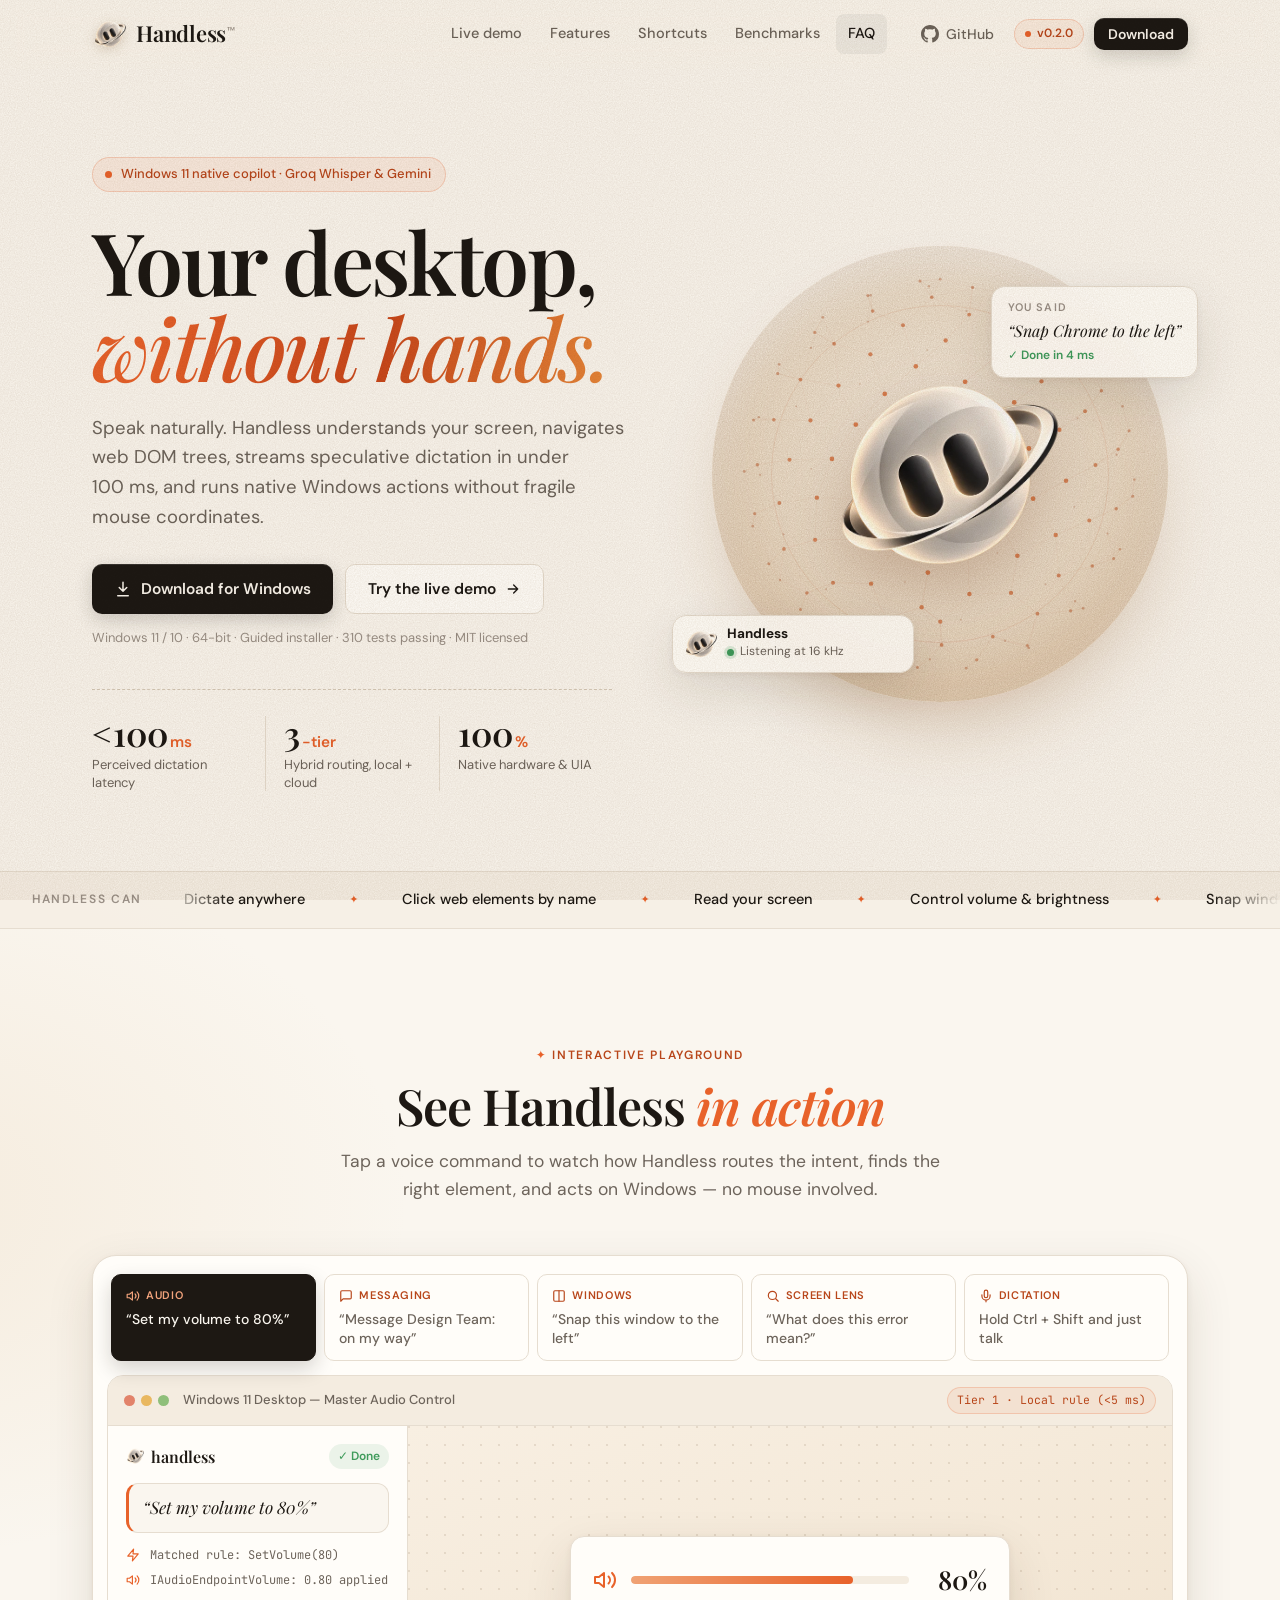
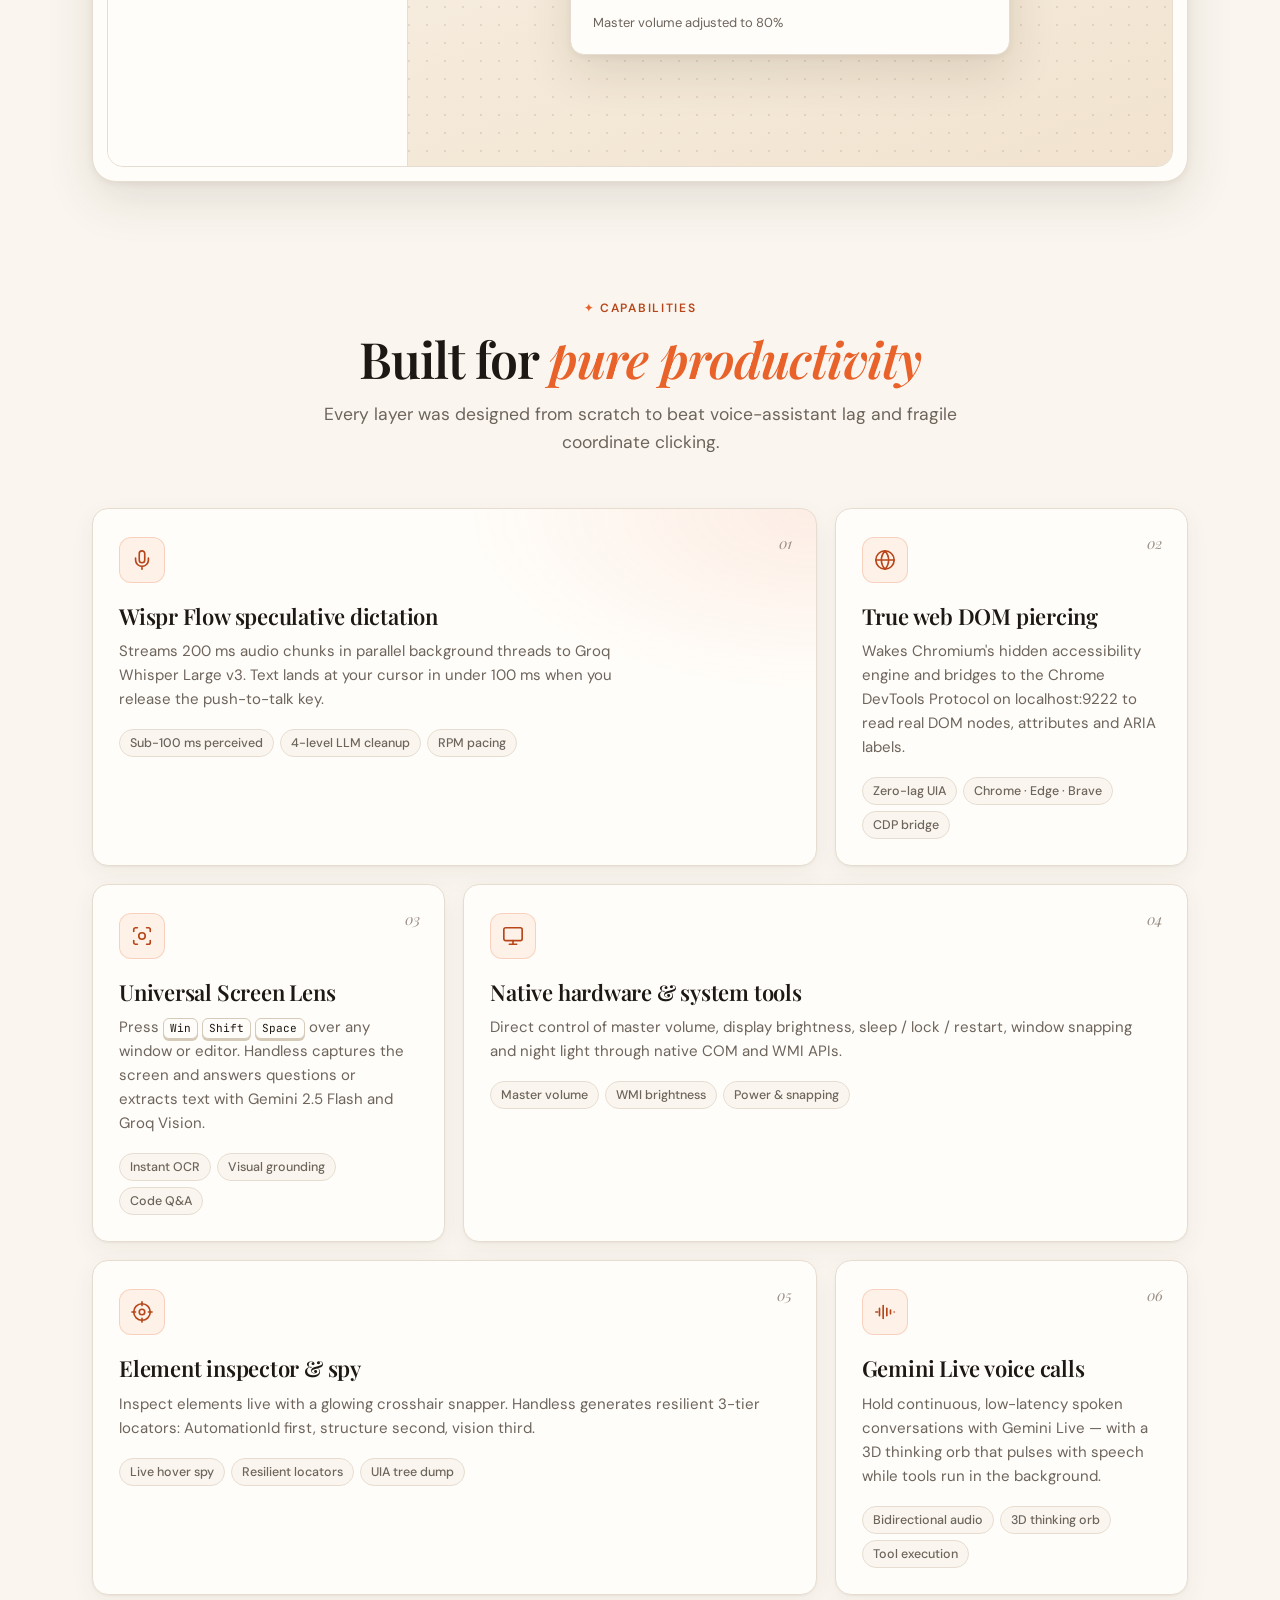
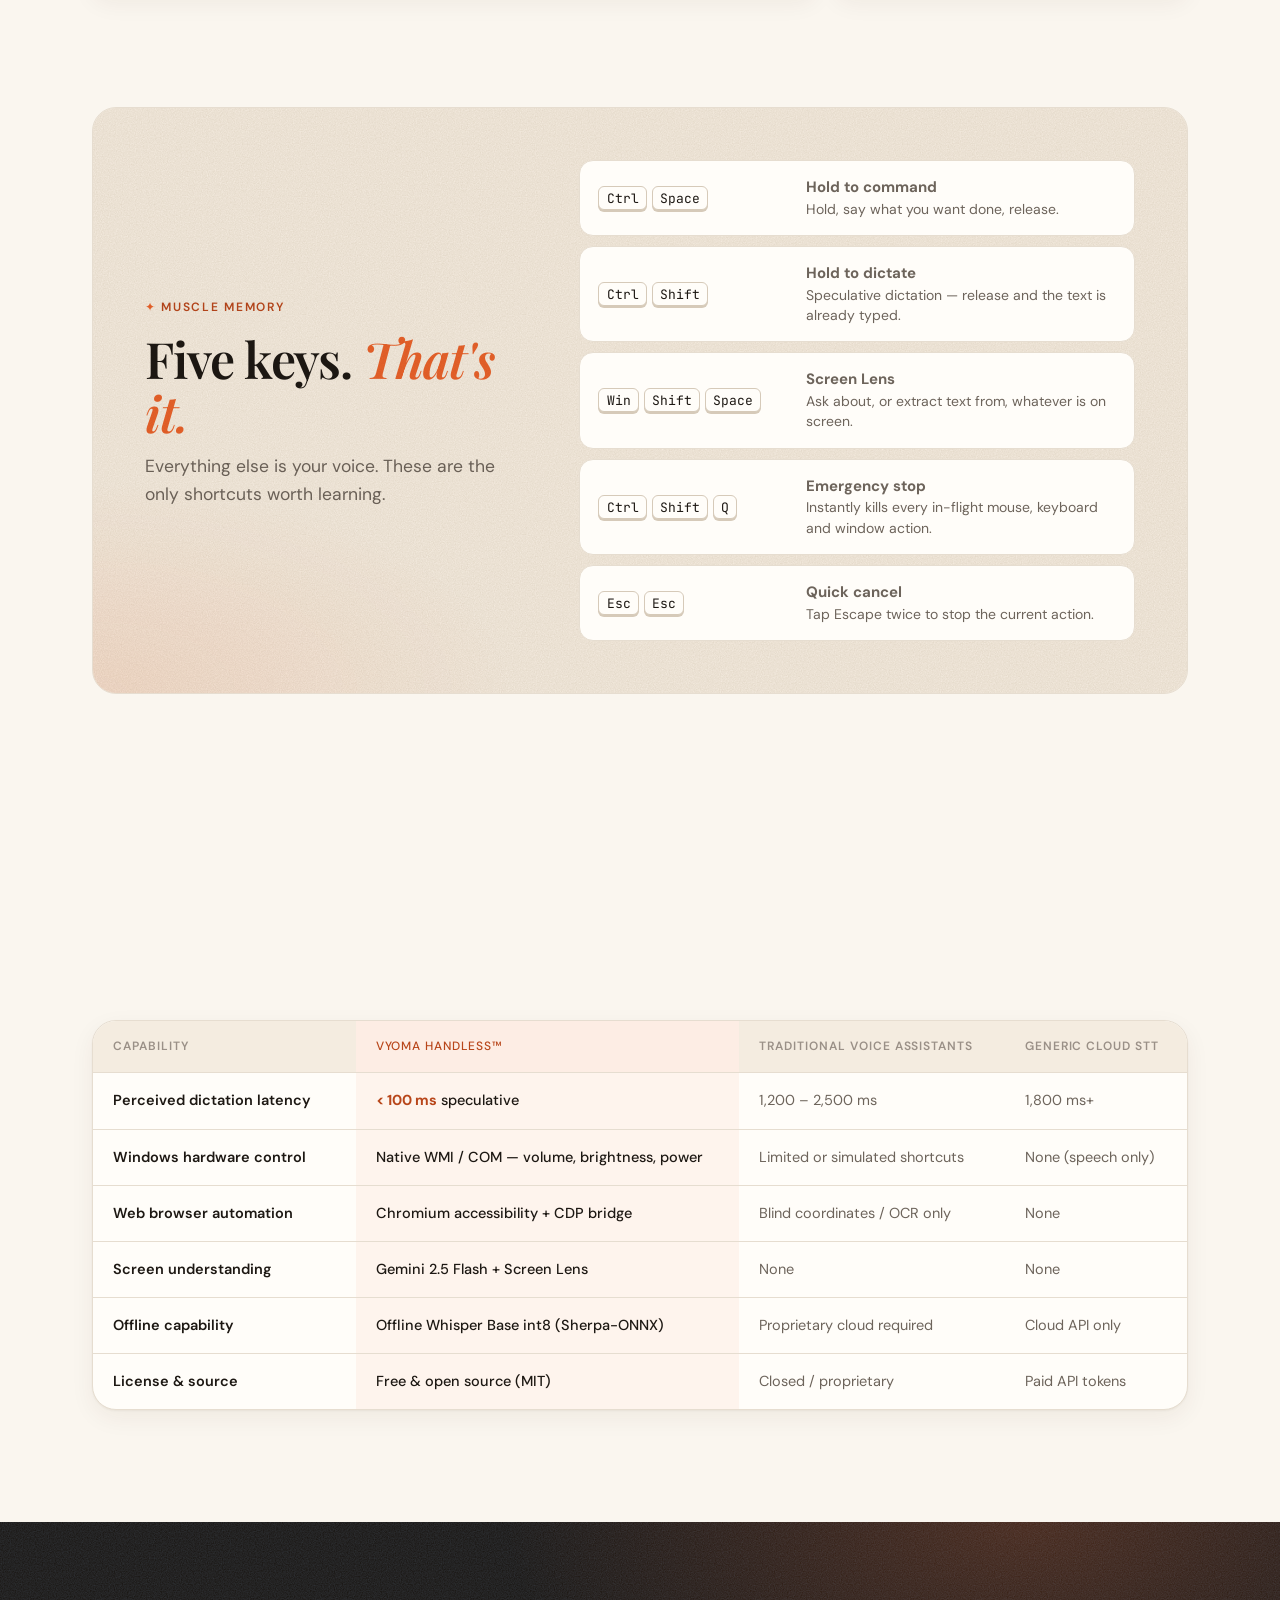
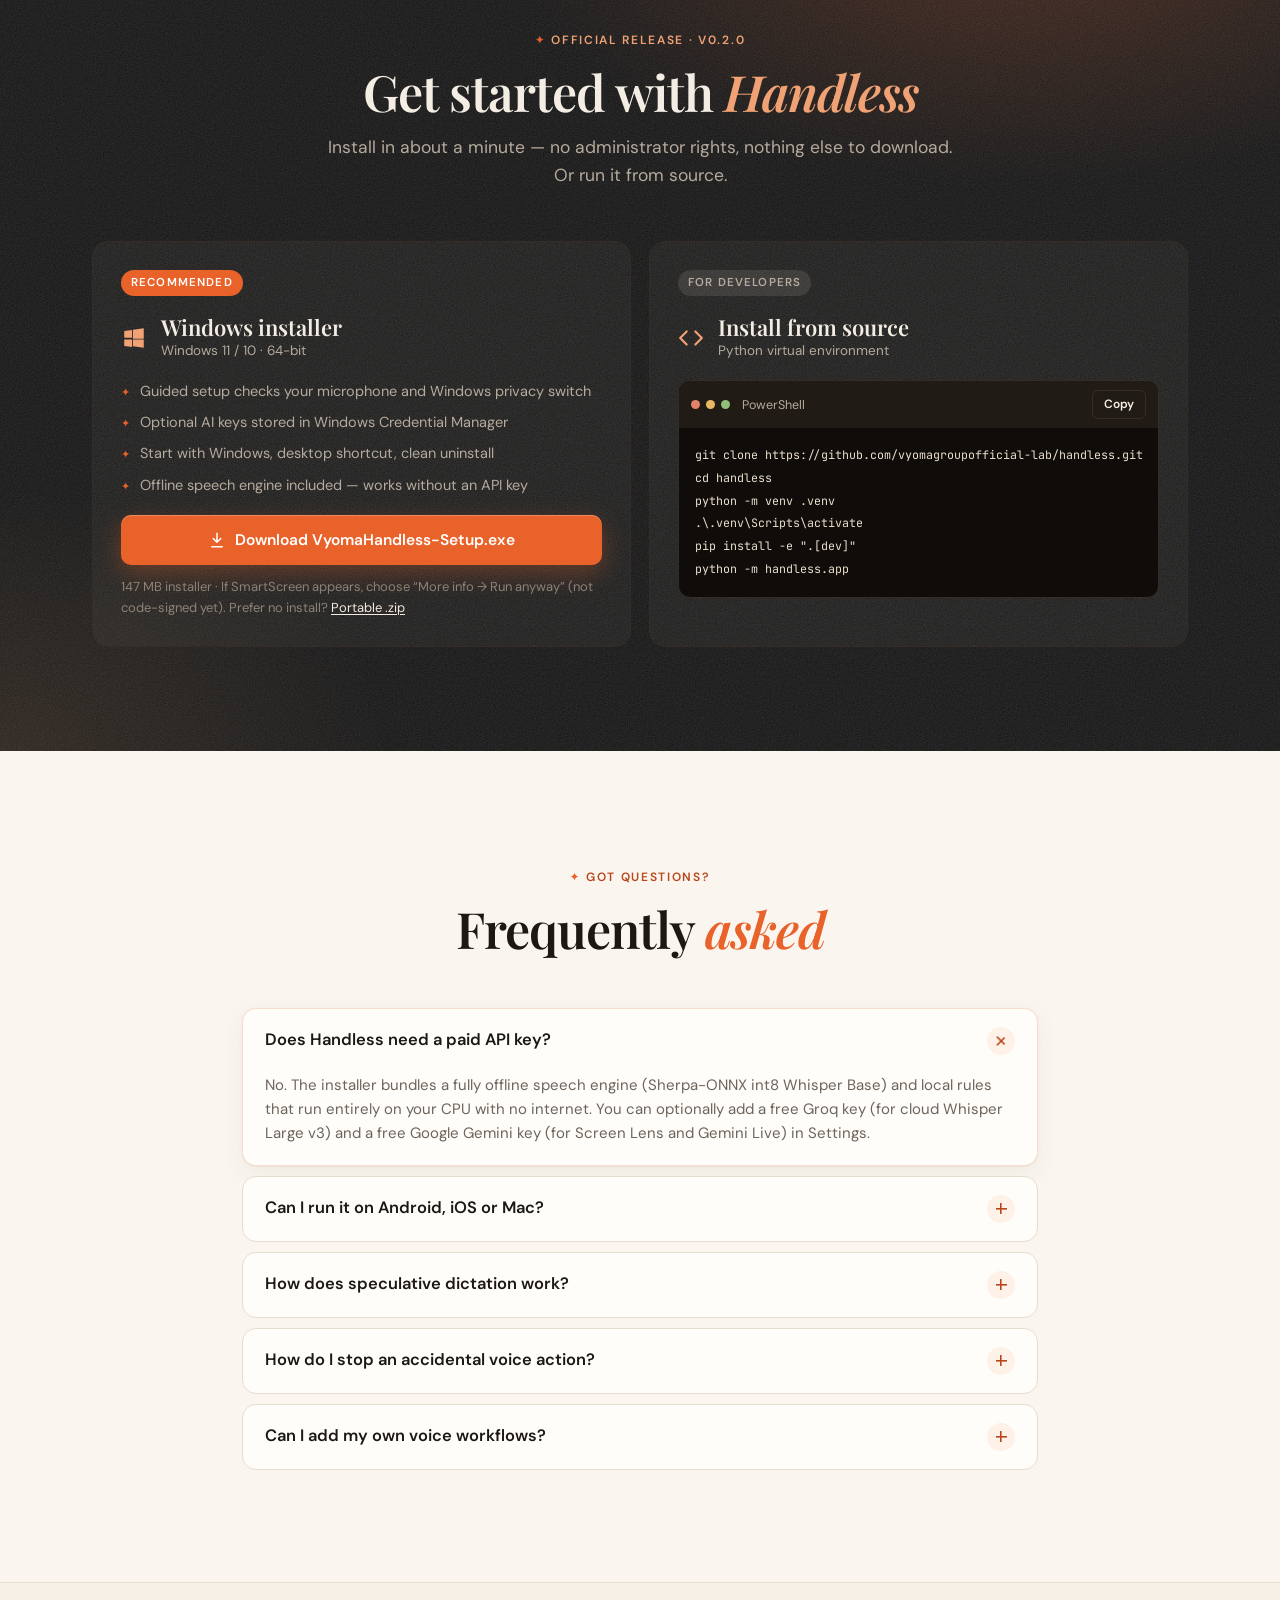
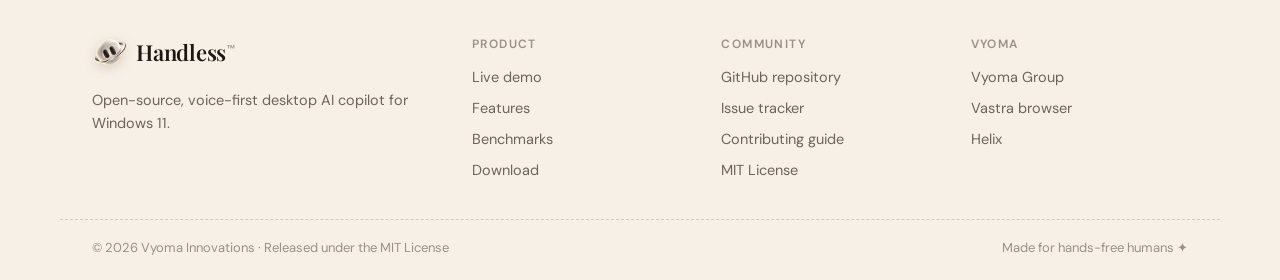
==== commit 71cf3f7e: "site: redesign live demo commands and drop the real contact name - Command pills become labelled car" ====
--- a/website/index.html
+++ b/website/index.html
@@ -19,7 +19,7 @@
   <link rel="preconnect" href="https://fonts.googleapis.com">
   <link rel="preconnect" href="https://fonts.gstatic.com" crossorigin>
   <link href="https://fonts.googleapis.com/css2?family=DM+Sans:ital,opsz,wght@0,9..40,300;0,9..40,400;0,9..40,500;0,9..40,600;0,9..40,700;1,9..40,400&family=Playfair+Display:ital,wght@0,500;0,600;0,700;1,500;1,600&family=JetBrains+Mono:wght@400;500&display=swap" rel="stylesheet">
-  <link rel="stylesheet" href="style.css?v=2.1">
+  <link rel="stylesheet" href="style.css?v=2.2">
   <script>document.documentElement.classList.add('js');</script>
   <link rel="icon" type="image/png" href="assets/logo-96.png">
   <link rel="apple-touch-icon" href="assets/logo-512.png">
@@ -160,11 +160,11 @@
 
       <div class="sim reveal">
         <div class="sim-commands" role="tablist" aria-label="Voice commands">
-          <button class="cmd active" role="tab" aria-selected="true" data-cmd="set_volume">“Set my volume to 80%”</button>
-          <button class="cmd" role="tab" aria-selected="false" data-cmd="whatsapp_msg">“Select Vaishu and type hi”</button>
-          <button class="cmd" role="tab" aria-selected="false" data-cmd="snap_left">“Snap window to the left”</button>
-          <button class="cmd" role="tab" aria-selected="false" data-cmd="screen_lens">“Screen lens: explain this error”</button>
-          <button class="cmd" role="tab" aria-selected="false" data-cmd="spec_dictation">Hold Ctrl + Shift · dictation</button>
+          <button class="cmd active" role="tab" aria-selected="true" data-cmd="set_volume"><span class="cmd-kind"><svg viewBox="0 0 24 24" width="14" height="14" fill="none" stroke="currentColor" stroke-width="2" stroke-linecap="round" stroke-linejoin="round" aria-hidden="true"><path d="M11 5 6 9H2v6h4l5 4z"/><path d="M15.5 8.5a5 5 0 0 1 0 7M19 5a10 10 0 0 1 0 14"/></svg>Audio</span><span class="cmd-say">“Set my volume to 80%”</span></button>
+          <button class="cmd" role="tab" aria-selected="false" data-cmd="whatsapp_msg"><span class="cmd-kind"><svg viewBox="0 0 24 24" width="14" height="14" fill="none" stroke="currentColor" stroke-width="2" stroke-linecap="round" stroke-linejoin="round" aria-hidden="true"><path d="M21 15a2 2 0 0 1-2 2H7l-4 4V5a2 2 0 0 1 2-2h14a2 2 0 0 1 2 2z"/></svg>Messaging</span><span class="cmd-say">“Message Design Team: on my way”</span></button>
+          <button class="cmd" role="tab" aria-selected="false" data-cmd="snap_left"><span class="cmd-kind"><svg viewBox="0 0 24 24" width="14" height="14" fill="none" stroke="currentColor" stroke-width="2" stroke-linecap="round" stroke-linejoin="round" aria-hidden="true"><rect x="3" y="3" width="18" height="18" rx="2"/><path d="M12 3v18"/></svg>Windows</span><span class="cmd-say">“Snap this window to the left”</span></button>
+          <button class="cmd" role="tab" aria-selected="false" data-cmd="screen_lens"><span class="cmd-kind"><svg viewBox="0 0 24 24" width="14" height="14" fill="none" stroke="currentColor" stroke-width="2" stroke-linecap="round" stroke-linejoin="round" aria-hidden="true"><circle cx="11" cy="11" r="7"/><path d="m21 21-4.3-4.3"/></svg>Screen Lens</span><span class="cmd-say">“What does this error mean?”</span></button>
+          <button class="cmd" role="tab" aria-selected="false" data-cmd="spec_dictation"><span class="cmd-kind"><svg viewBox="0 0 24 24" width="14" height="14" fill="none" stroke="currentColor" stroke-width="2" stroke-linecap="round" stroke-linejoin="round" aria-hidden="true"><path d="M12 2a3 3 0 0 0-3 3v7a3 3 0 0 0 6 0V5a3 3 0 0 0-3-3z"/><path d="M19 10v2a7 7 0 0 1-14 0v-2M12 19v3"/></svg>Dictation</span><span class="cmd-say">Hold Ctrl + Shift and just talk</span></button>
         </div>
 
         <div class="sim-window">
@@ -466,6 +466,6 @@
     </div>
   </div>
 
-  <script src="app.js?v=2.1"></script>
+  <script src="app.js?v=2.2"></script>
 </body>
 </html>
--- a/website/style.css
+++ b/website/style.css
@@ -567,23 +567,57 @@
 .sim-commands::-webkit-scrollbar { display: none; }
 
 .cmd {
-  flex-shrink: 0;
+  flex: 0 0 auto;
   scroll-snap-align: start;
+  display: flex;
+  flex-direction: column;
+  align-items: flex-start;
+  gap: 6px;
+  min-width: 0;
+  text-align: left;
+  padding: 12px 14px;
+  border-radius: var(--r-sm);
+  border: 1px solid var(--border);
+  background: var(--bg-card);
+  color: var(--text);
+  transition: background .2s var(--ease), border-color .2s var(--ease), box-shadow .2s var(--ease), transform .2s var(--ease);
+}
+.cmd-kind {
+  display: inline-flex;
+  align-items: center;
+  gap: 6px;
+  font-size: 11px;
+  font-weight: 600;
+  letter-spacing: .06em;
+  text-transform: uppercase;
+  color: var(--orange-deep);
+}
+.cmd-say {
   font-size: 14px;
   font-weight: 500;
-  padding: 9px 16px;
-  border-radius: 999px;
-  border: 1px solid var(--border);
-  background: var(--bg);
+  line-height: 1.35;
   color: var(--text-muted);
-  transition: all .2s var(--ease);
-}
-.cmd:hover { color: var(--text); border-color: var(--border-strong); }
+}
+.cmd:hover { border-color: var(--border-strong); transform: translateY(-1px); }
+.cmd:hover .cmd-say { color: var(--text); }
+.cmd:focus-visible { outline: 2px solid var(--orange); outline-offset: 2px; }
 .cmd.active {
   background: var(--text);
   border-color: var(--text);
-  color: var(--bg);
-  box-shadow: 0 6px 16px rgba(29, 24, 19, .18);
+  box-shadow: 0 8px 20px rgba(29, 24, 19, .18);
+}
+.cmd.active .cmd-kind { color: #f2a37c; }
+.cmd.active .cmd-say { color: var(--bg); }
+
+@media (min-width: 881px) {
+  .sim-commands {
+    display: grid;
+    grid-template-columns: repeat(5, minmax(0, 1fr));
+    overflow: visible;
+  }
+}
+@media (max-width: 880px) {
+  .cmd { width: 210px; }
 }
 
 .sim-window {
